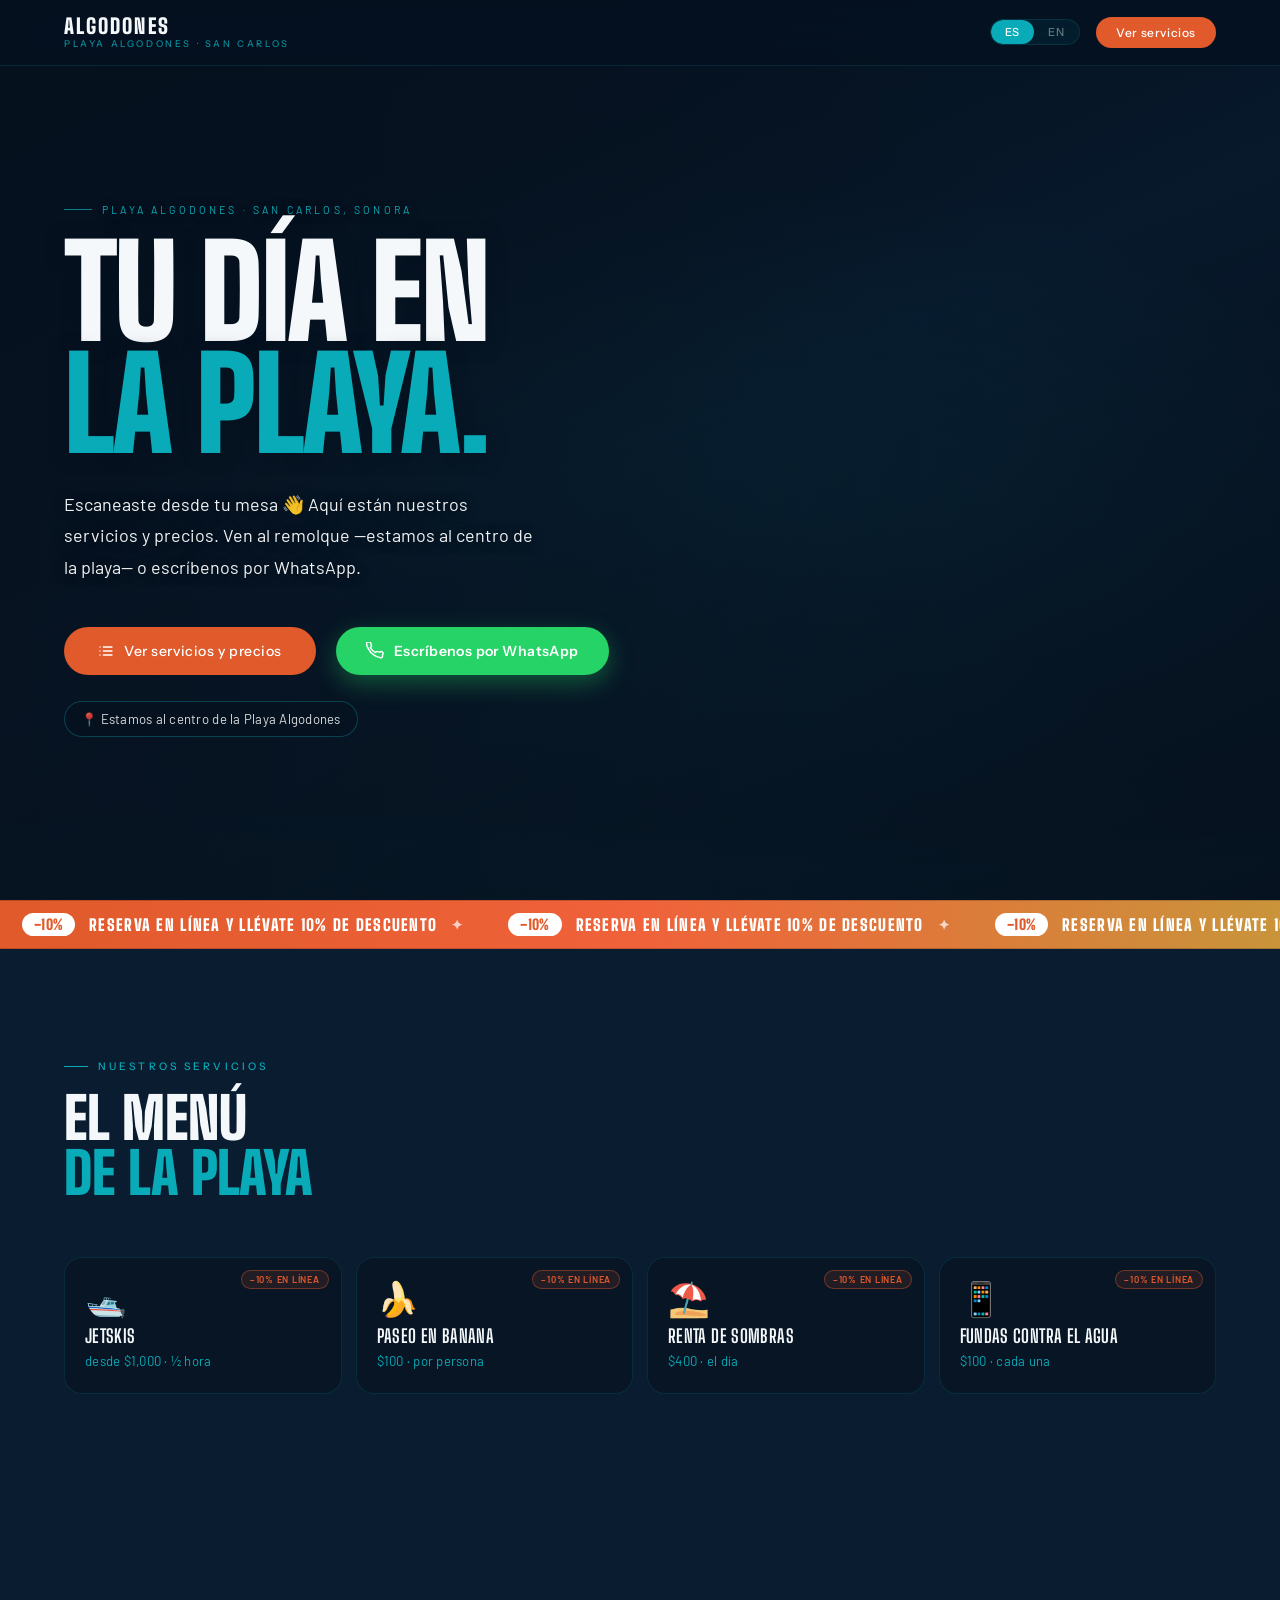
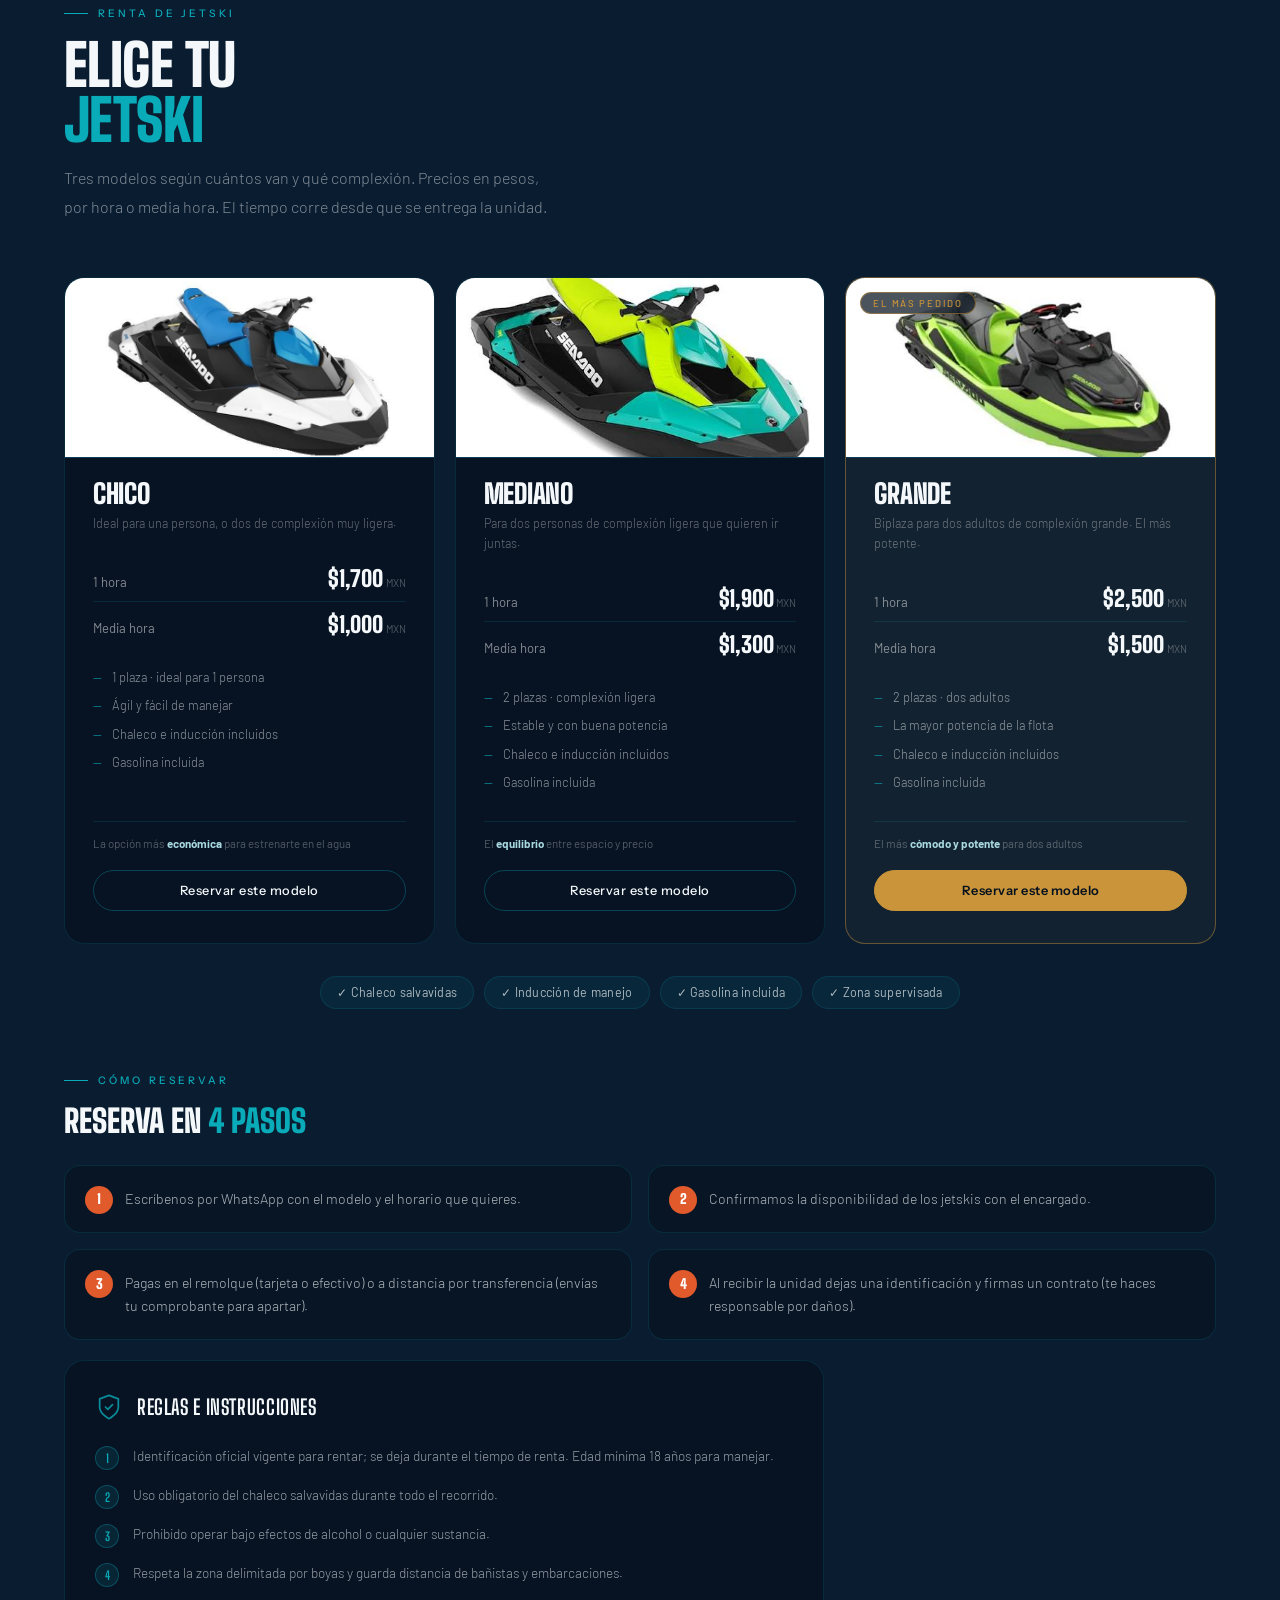
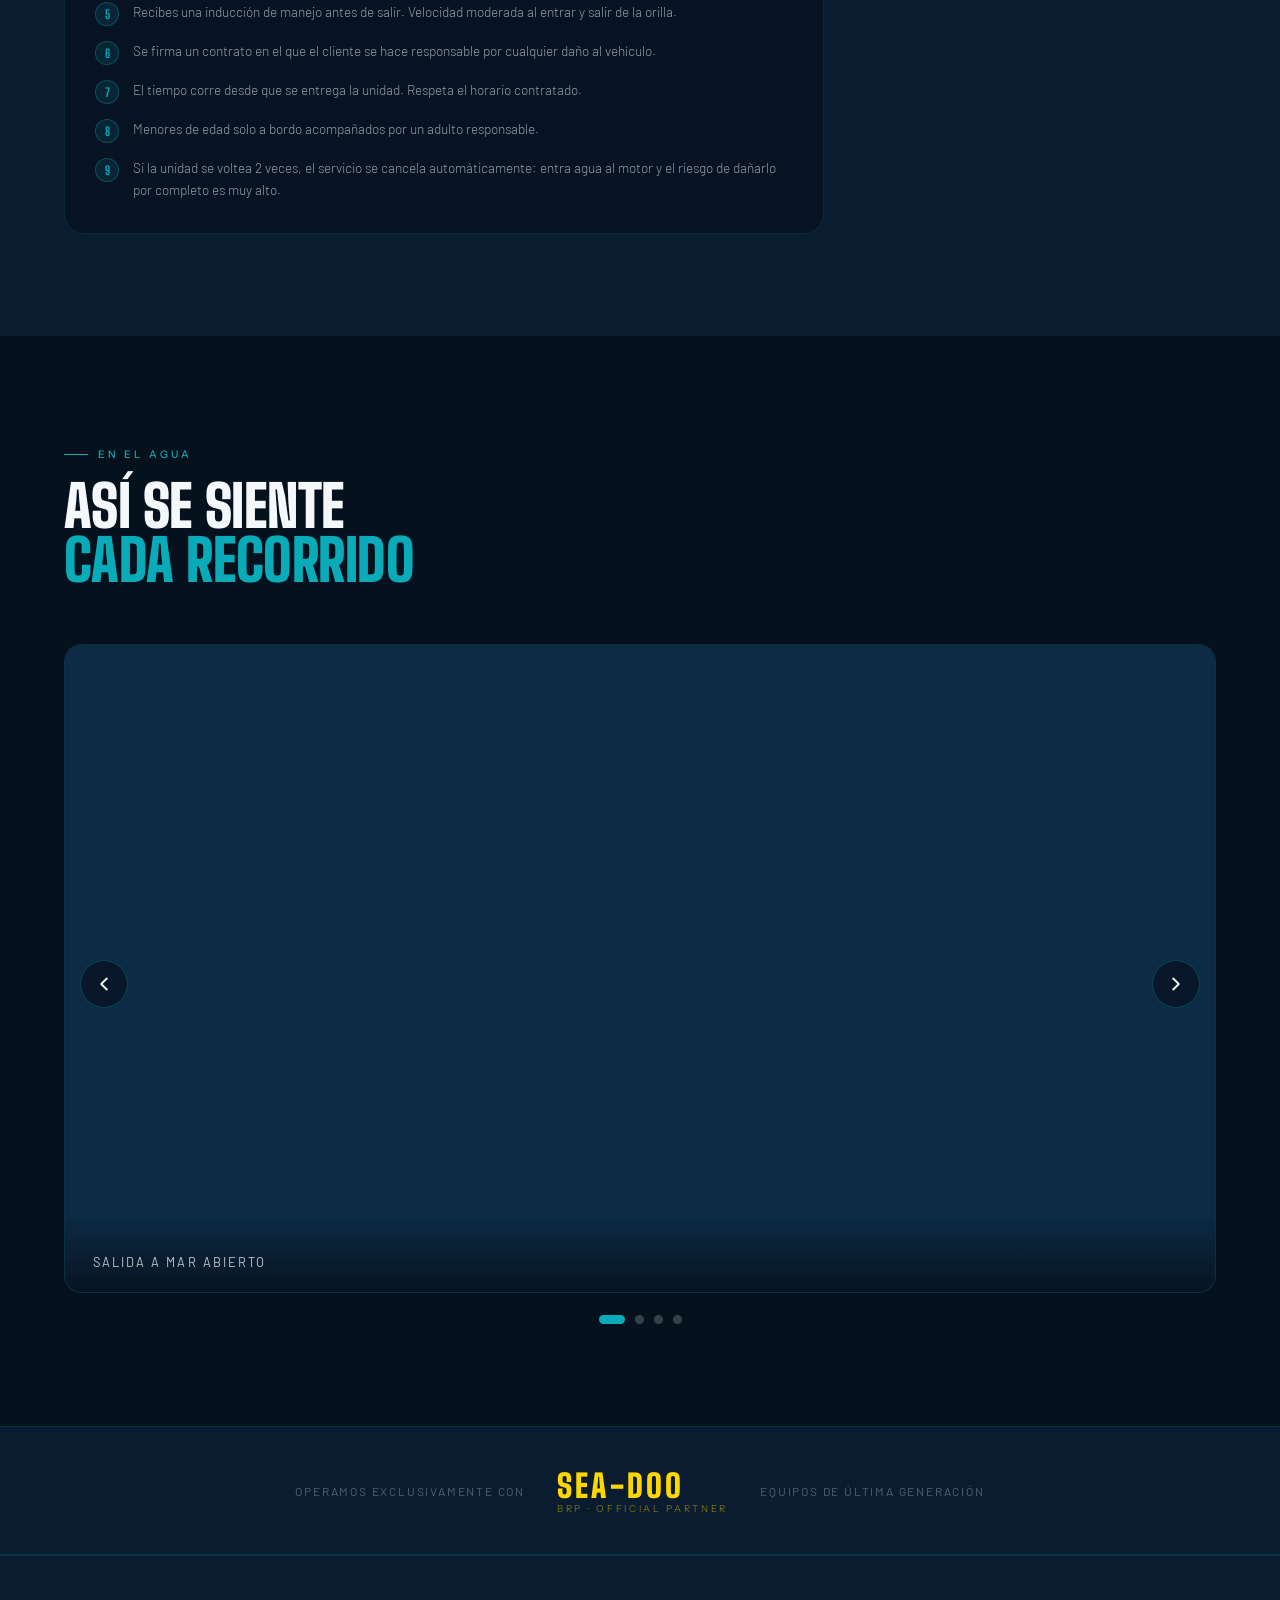
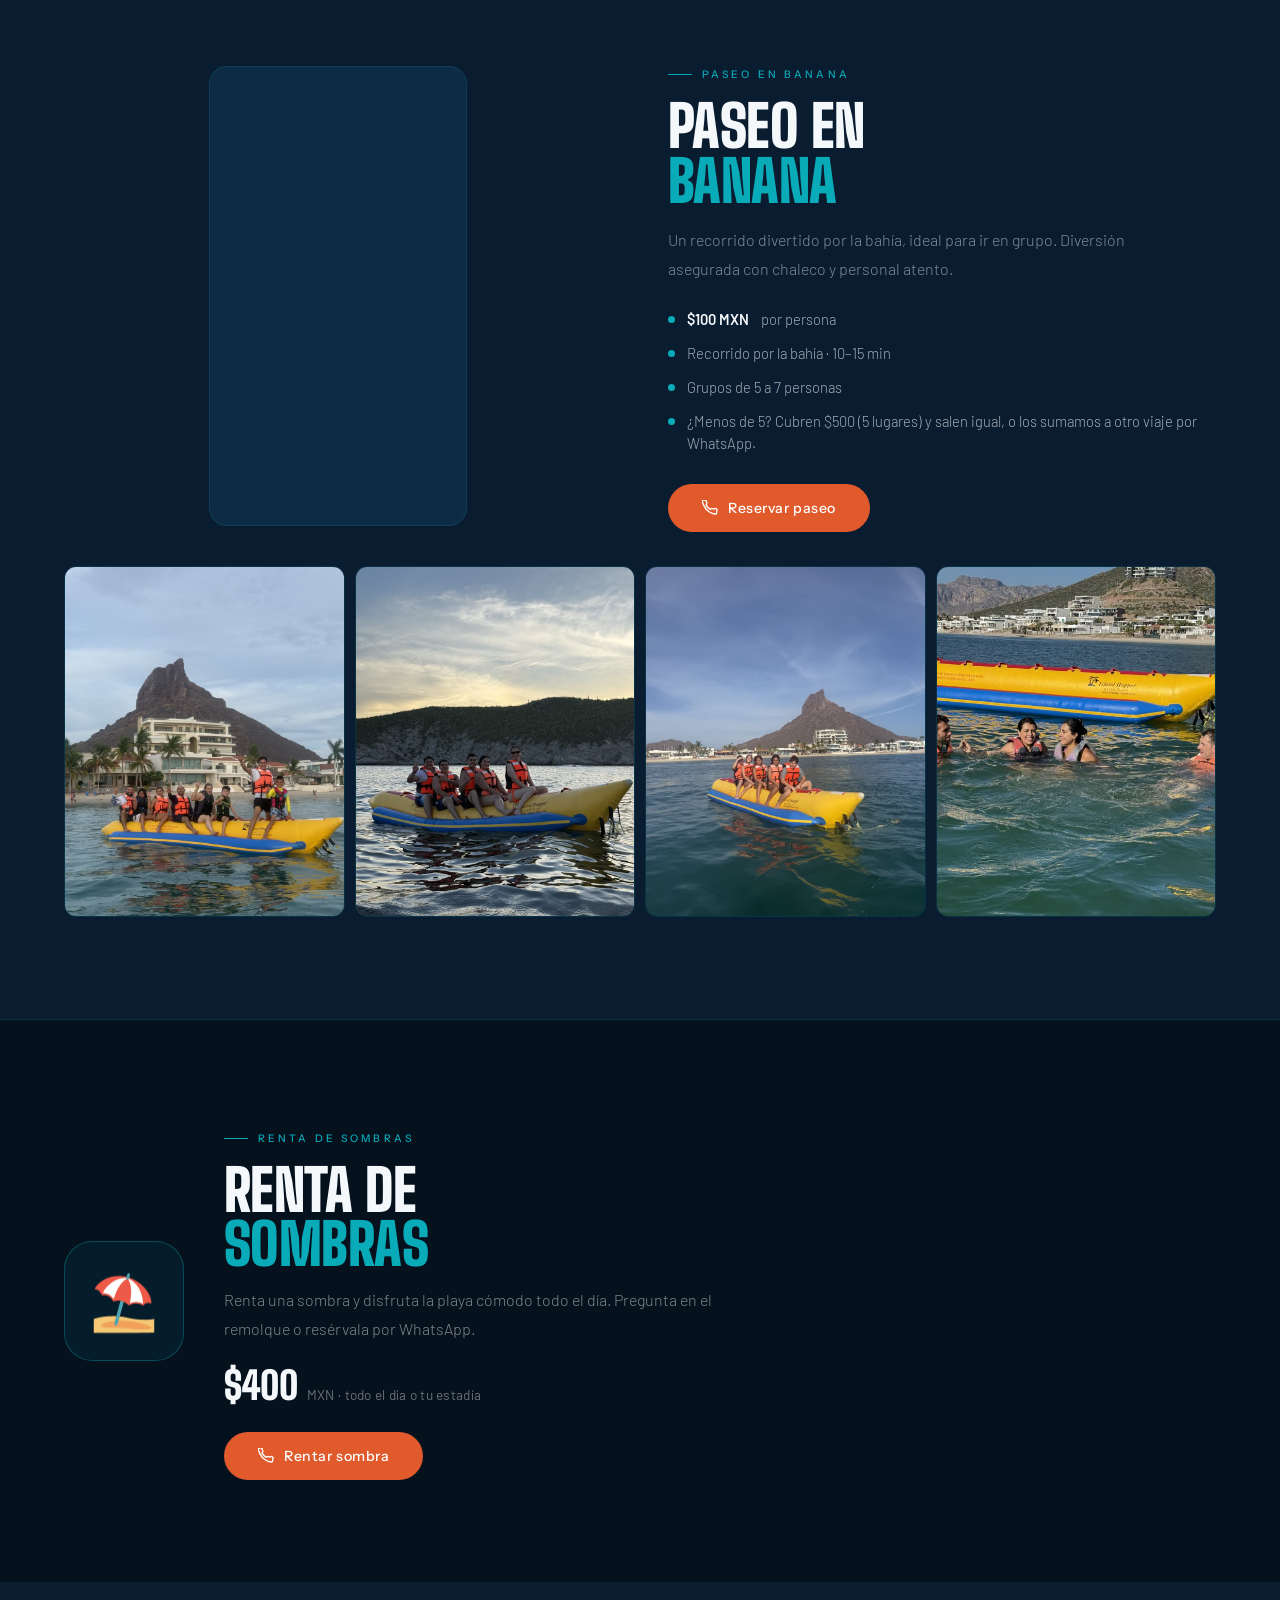
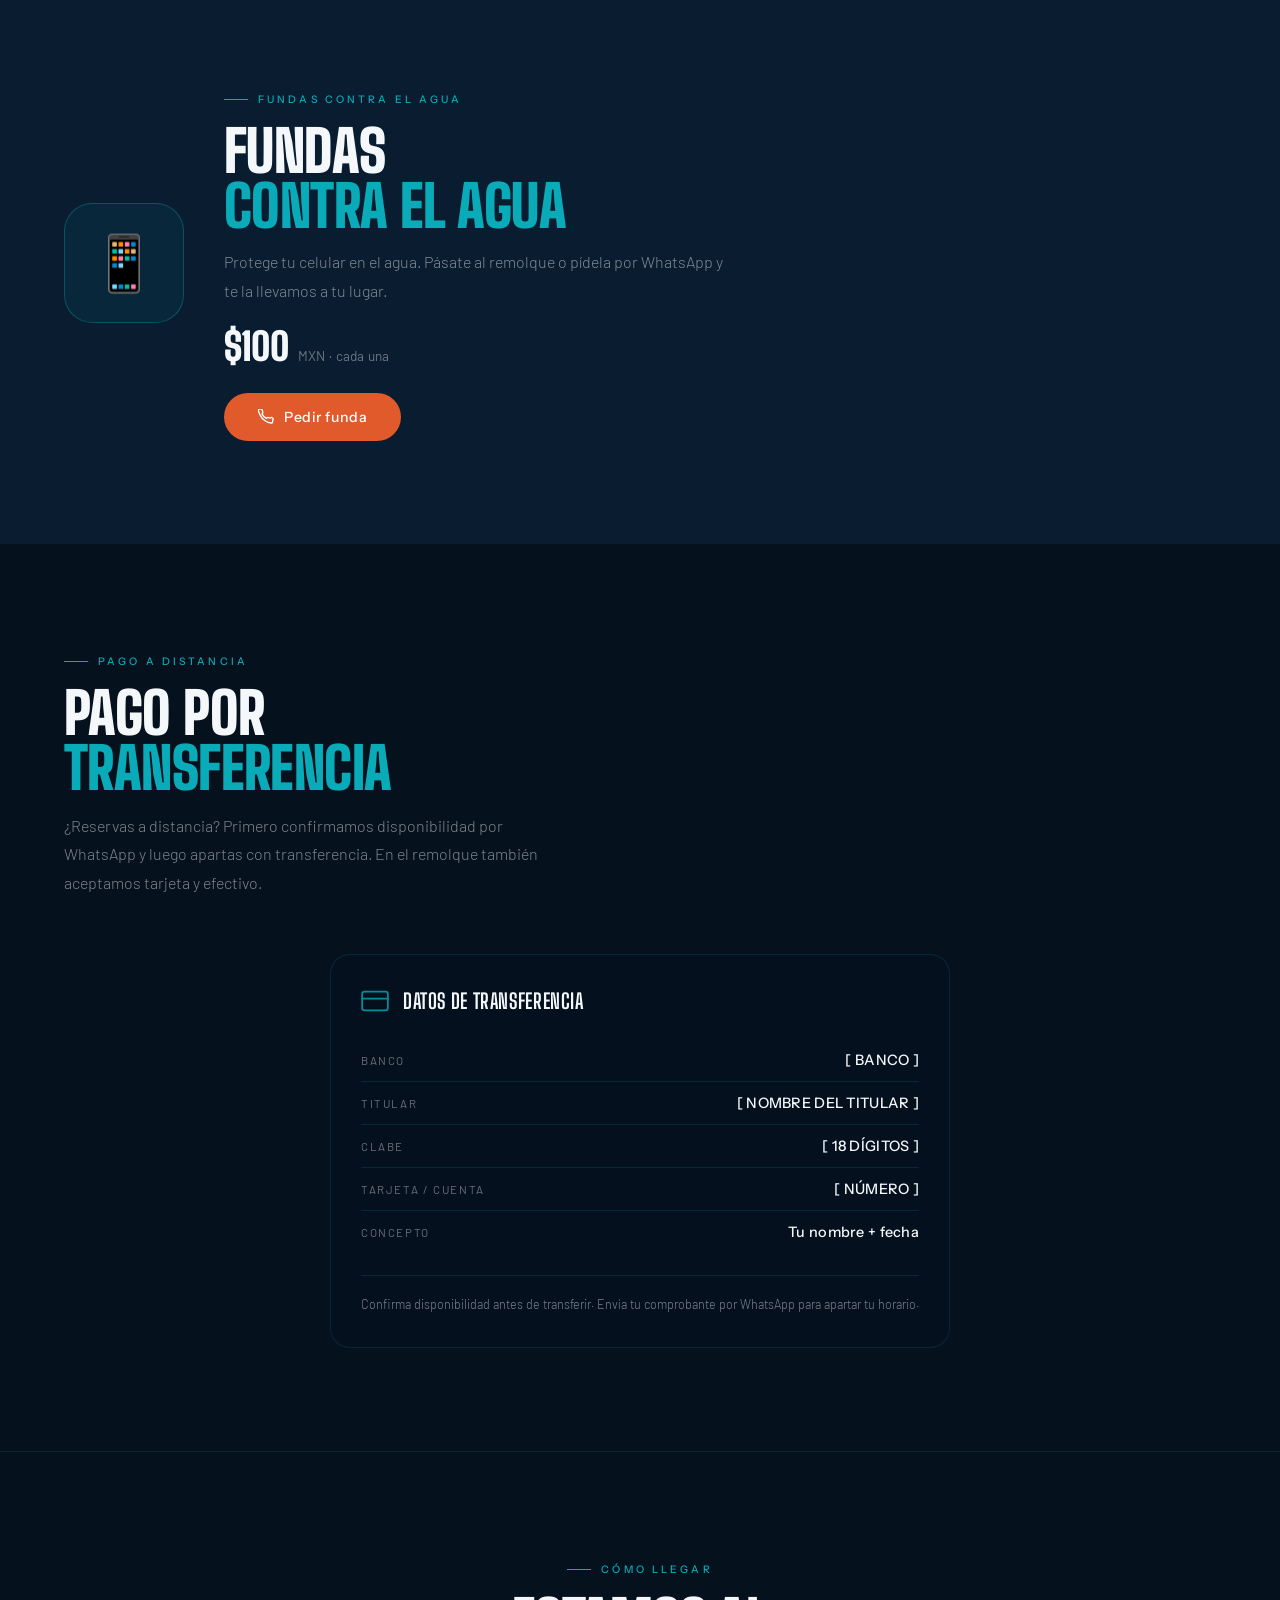
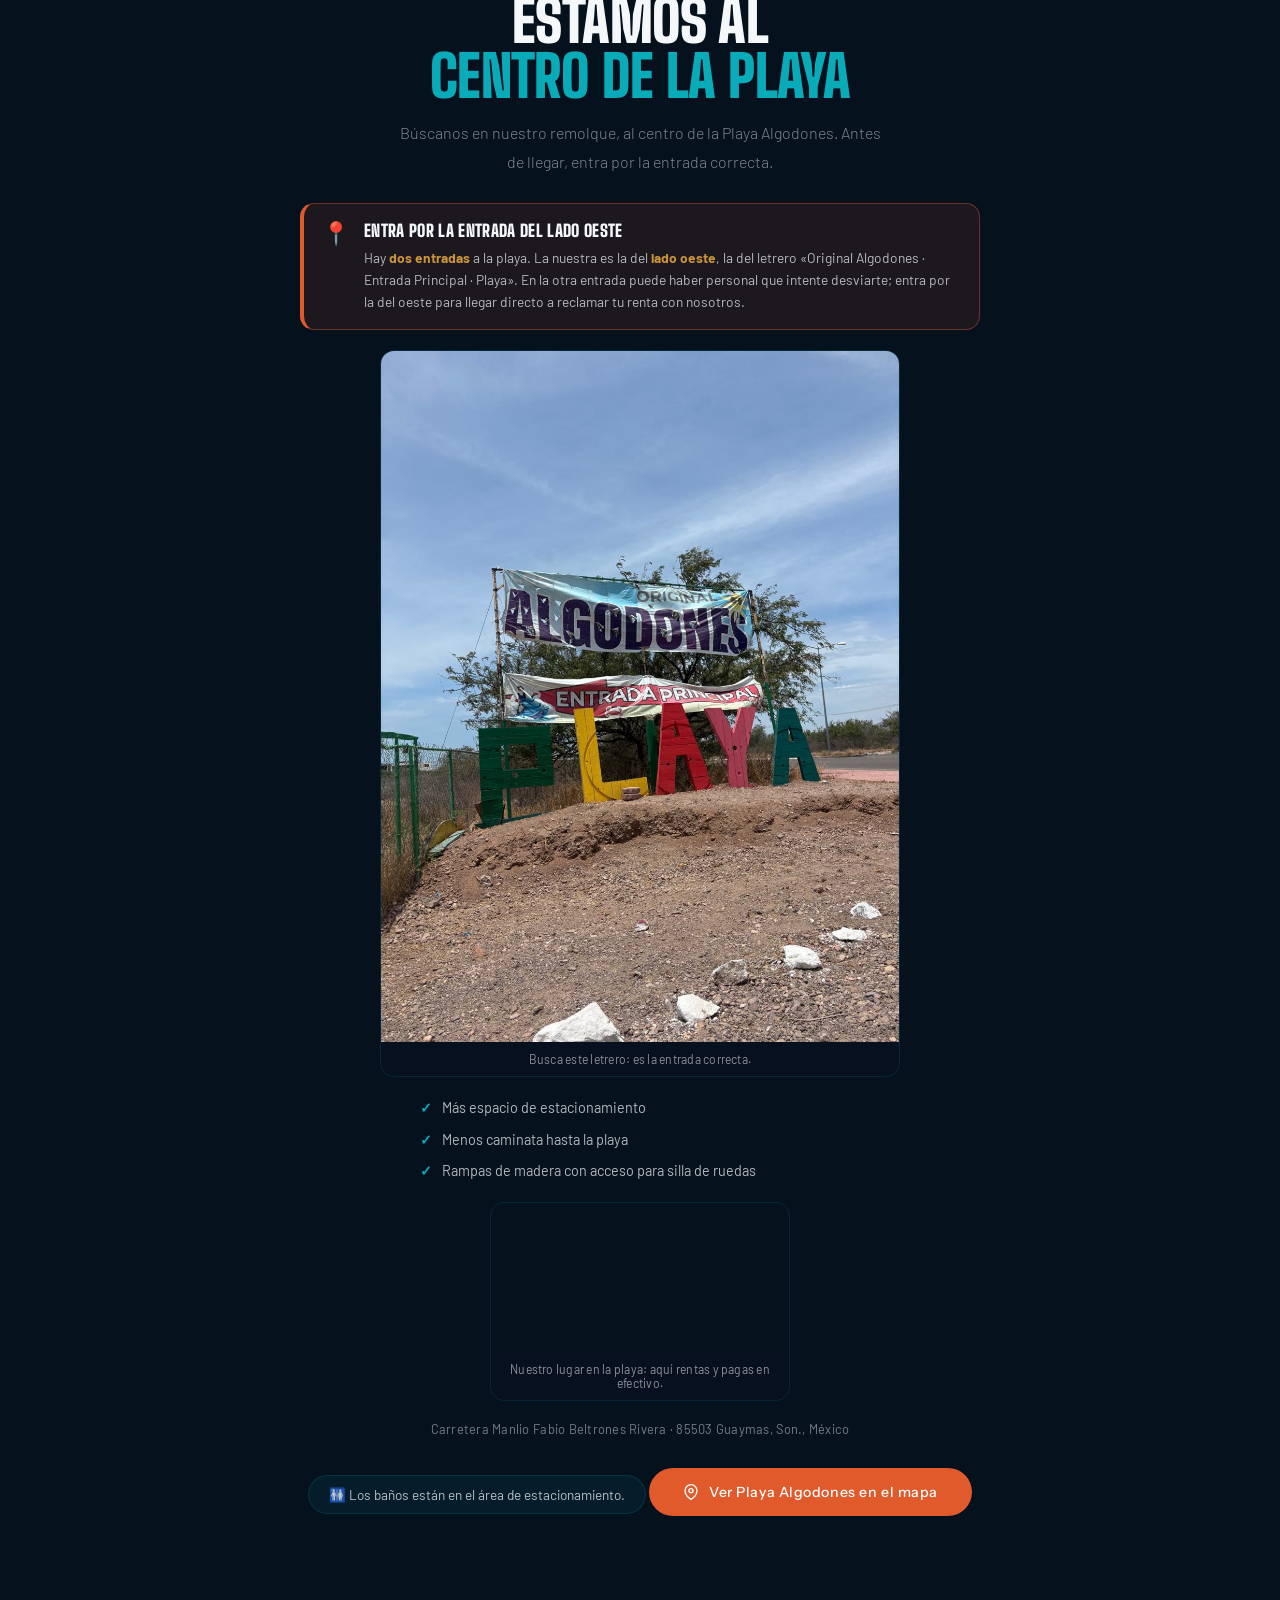
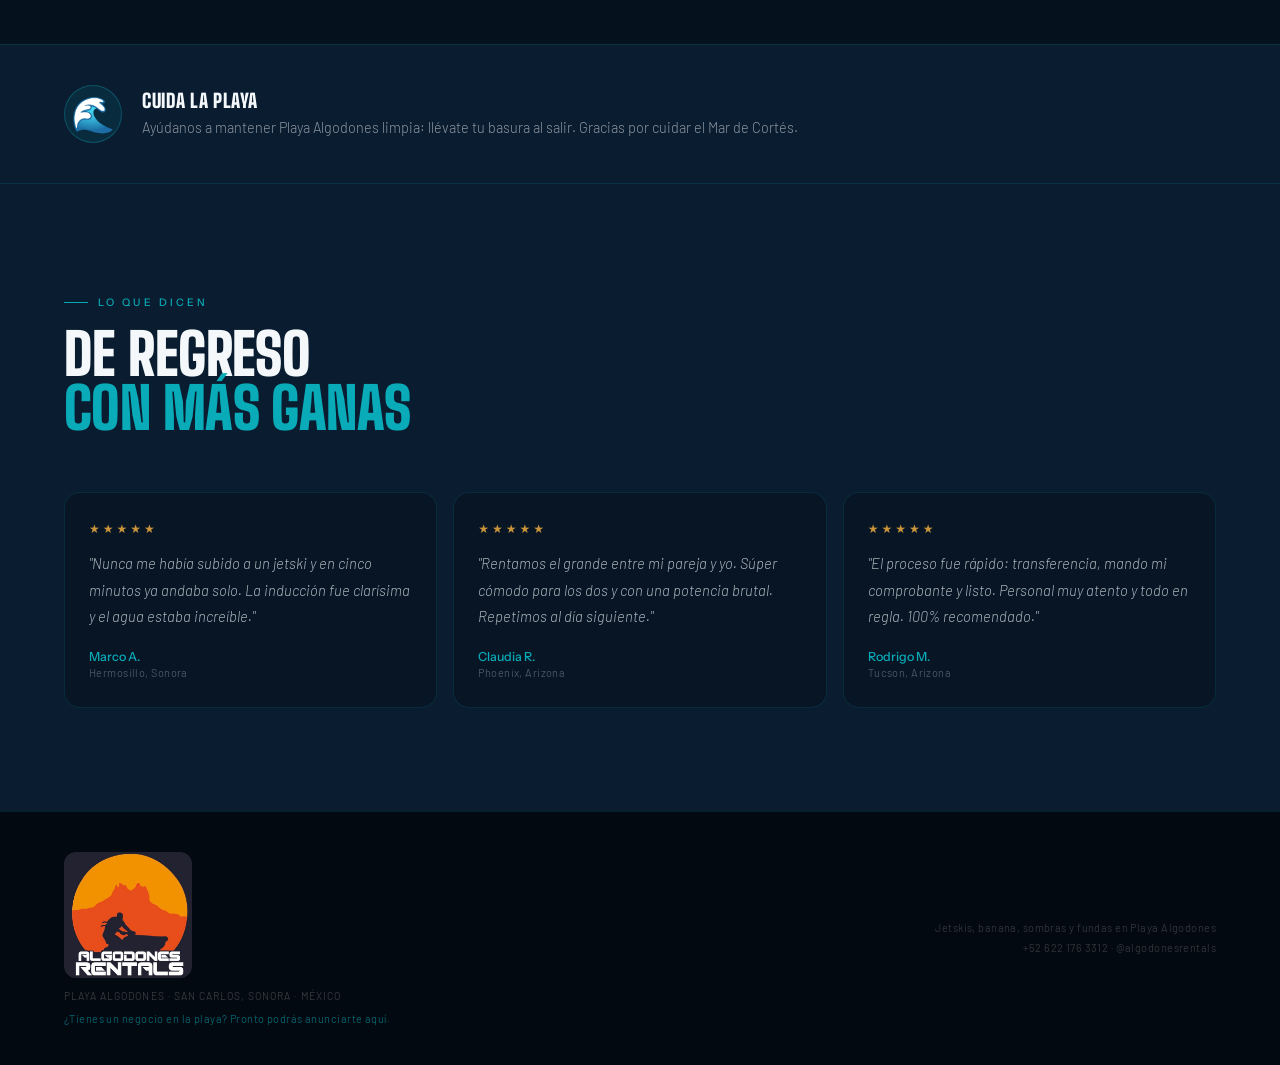
==== index.html @ 1af1c8a9 "Hero: mejorar legibilidad del texto (sol/playa) Subtitulo casi invisible sobre el video. Ahora: text" ====
<!DOCTYPE html>
<html lang="es">
<head>
    <meta charset="UTF-8" />
    <meta name="viewport" content="width=device-width, initial-scale=1.0" />
    <title>Algodones Rentals — Jetskis, banana y sombras · Playa Algodones</title>
    <meta name="description" content="Renta de jetski, paseo en banana, renta de sombras y fundas contra el agua en Playa Algodones, San Carlos, Sonora. Reserva por WhatsApp o ven al remolque al centro de la playa." />
    <link rel="preconnect" href="https://fonts.googleapis.com" />
    <link rel="preconnect" href="https://fonts.gstatic.com" crossorigin />
    <link href="https://fonts.googleapis.com/css2?family=Big+Shoulders+Display:wght@700;900&family=Barlow:ital,wght@0,300;0,400;0,500;1,300&family=Instrument+Sans:wght@300;400;500&display=swap" rel="stylesheet" />
    <link rel="stylesheet" href="css/styles.css?v=10" />
</head>
<body>

<!-- NAV -->
<nav class="nav">
    <div class="nav-logo">
        <span class="nav-logo-main">Algodones</span>
        <span class="nav-logo-sub">Playa Algodones · San Carlos</span>
    </div>
    <div class="nav-right">
        <div class="lang-toggle">
            <button class="lang-btn active" id="btn-es" onclick="setLang('es')">ES</button>
            <button class="lang-btn" id="btn-en" onclick="setLang('en')">EN</button>
        </div>
        <a href="#menu" class="nav-cta" data-i18n="nav.cta">Ver servicios</a>
    </div>
</nav>

<!-- HERO -->
<section class="hero">
    <div class="hero-media">
        <div class="hero-ph" id="heroPh">
            <div class="horizon"></div>
            <div class="hero-ph-waves">
                <svg viewBox="0 0 1200 140" preserveAspectRatio="none" xmlns="http://www.w3.org/2000/svg">
                    <path d="M0,70 C150,20 350,120 600,70 C850,20 1050,120 1200,70 L1200,140 L0,140 Z" fill="rgba(10,171,184,0.18)"/>
                    <path d="M0,90 C200,40 400,140 600,90 C800,40 1000,140 1200,90 L1200,140 L0,140 Z" fill="rgba(10,171,184,0.10)"/>
                </svg>
            </div>
        </div>
        <video class="hero-video" autoplay muted loop playsinline>
            <source src="assets/hero.mp4" type="video/mp4" />
        </video>
        <div class="hero-overlay"></div>
    </div>

    <div class="hero-content">
        <div class="hero-eyebrow" data-i18n="hero.eyebrow">Playa Algodones · San Carlos, Sonora</div>
        <h1 class="hero-title" data-i18n="hero.title">Tu día en<br><em>la playa.</em></h1>
        <p class="hero-sub" data-i18n="hero.sub">Escaneaste desde tu mesa 👋 Aquí están nuestros servicios y precios. Ven al remolque —estamos al centro de la playa— o escríbenos por WhatsApp.</p>
        <div class="hero-actions">
            <a href="#menu" class="btn-primary">
                <svg viewBox="0 0 24 24" fill="none" stroke="currentColor" stroke-width="2" stroke-linecap="round" stroke-linejoin="round"><line x1="8" y1="6" x2="21" y2="6"/><line x1="8" y1="12" x2="21" y2="12"/><line x1="8" y1="18" x2="21" y2="18"/><line x1="3" y1="6" x2="3.01" y2="6"/><line x1="3" y1="12" x2="3.01" y2="12"/><line x1="3" y1="18" x2="3.01" y2="18"/></svg>
                <span data-i18n="hero.cta">Ver servicios y precios</span>
            </a>
            <a href="#" class="btn-whats" onclick="bookGeneral(); return false;">
                <svg viewBox="0 0 24 24" fill="none" stroke="currentColor" stroke-width="2" stroke-linecap="round" stroke-linejoin="round"><path d="M22 16.92V19a2 2 0 01-2.18 2 19.79 19.79 0 01-8.63-3.07A19.5 19.5 0 013.07 8.81 19.79 19.79 0 01.4 1.18 2 2 0 012.38 0h2.08A2 2 0 016.44 1.67a12.88 12.88 0 00.7 2.81 2 2 0 01-.45 2.11L5.91 7.37a16 16 0 006.72 6.72l.78-.78a2 2 0 012.11-.45 12.88 12.88 0 002.81.7A2 2 0 0122 16.92z"/></svg>
                <span data-i18n="hero.secondary">Escríbenos por WhatsApp</span>
            </a>
        </div>
        <div class="hero-locator" data-i18n="hero.locator">📍 Estamos al centro de la Playa Algodones</div>
    </div>
</section>

<!-- DISCOUNT BANNER (marquee) -->
<a href="#jetskis" class="discount-banner" onclick="openModal(); return false;" aria-label="Reserva en línea y llévate 10% de descuento">
    <div class="marquee">
        <div class="marquee-track">
            <span class="promo-item"><span class="db-badge">−10%</span><span data-i18n="promo.banner">Reserva en línea y llévate 10% de descuento</span><span class="promo-sep">✦</span></span>
            <span class="promo-item"><span class="db-badge">−10%</span><span data-i18n="promo.banner">Reserva en línea y llévate 10% de descuento</span><span class="promo-sep">✦</span></span>
            <span class="promo-item"><span class="db-badge">−10%</span><span data-i18n="promo.banner">Reserva en línea y llévate 10% de descuento</span><span class="promo-sep">✦</span></span>
            <span class="promo-item"><span class="db-badge">−10%</span><span data-i18n="promo.banner">Reserva en línea y llévate 10% de descuento</span><span class="promo-sep">✦</span></span>
            <span class="promo-item"><span class="db-badge">−10%</span><span data-i18n="promo.banner">Reserva en línea y llévate 10% de descuento</span><span class="promo-sep">✦</span></span>
            <span class="promo-item"><span class="db-badge">−10%</span><span data-i18n="promo.banner">Reserva en línea y llévate 10% de descuento</span><span class="promo-sep">✦</span></span>
            <span class="promo-item"><span class="db-badge">−10%</span><span data-i18n="promo.banner">Reserva en línea y llévate 10% de descuento</span><span class="promo-sep">✦</span></span>
            <span class="promo-item"><span class="db-badge">−10%</span><span data-i18n="promo.banner">Reserva en línea y llévate 10% de descuento</span><span class="promo-sep">✦</span></span>
        </div>
    </div>
</a>

<!-- SERVICE MENU -->
<section class="section menu-section" id="menu">
    <div class="section-inner">
        <div class="section-header reveal">
            <div class="eyebrow" data-i18n="menu.eyebrow">Nuestros servicios</div>
            <h2 class="h2" data-i18n="menu.title">El menú<br><em>de la playa</em></h2>
        </div>
        <div class="service-menu reveal">
            <a href="#jetskis" class="service-card">
                <span class="discount-tag" data-i18n="promo.tag">−10% en línea</span>
                <div class="service-emoji">🛥️</div>
                <div class="service-name" data-i18n="menu.jetski.name">Jetskis</div>
                <div class="service-price" data-i18n="menu.jetski.price">desde $1,000 · ½ hora</div>
            </a>
            <a href="#banana" class="service-card">
                <span class="discount-tag" data-i18n="promo.tag">−10% en línea</span>
                <div class="service-emoji">🍌</div>
                <div class="service-name" data-i18n="menu.banana.name">Paseo en banana</div>
                <div class="service-price" data-i18n="menu.banana.price">$100 · por persona</div>
            </a>
            <a href="#sombras" class="service-card">
                <span class="discount-tag" data-i18n="promo.tag">−10% en línea</span>
                <div class="service-emoji">⛱️</div>
                <div class="service-name" data-i18n="menu.sombra.name">Renta de sombras</div>
                <div class="service-price" data-i18n="menu.sombra.price">$400 · el día</div>
            </a>
            <a href="#fundas" class="service-card">
                <span class="discount-tag" data-i18n="promo.tag">−10% en línea</span>
                <div class="service-emoji">📱</div>
                <div class="service-name" data-i18n="menu.funda.name">Fundas contra el agua</div>
                <div class="service-price" data-i18n="menu.funda.price">$100 · cada una</div>
            </a>
        </div>
    </div>
</section>

<!-- JETSKIS -->
<section class="section packages-section" id="jetskis">
    <div class="section-inner">
        <div class="section-header reveal">
            <div class="eyebrow" data-i18n="pkg.eyebrow">Renta de jetski</div>
            <h2 class="h2" data-i18n="pkg.title">Elige tu<br><em>jetski</em></h2>
            <p class="body-text" data-i18n="pkg.body">Tres modelos según cuántos van y qué complexión. Precios en pesos, por hora o media hora. El tiempo corre desde que se entrega la unidad.</p>
        </div>
        <div class="packages-grid reveal">

            <!-- Chico -->
            <div class="pkg-card">
                <div class="pkg-photo"><img src="assets/modelo-chico.jpg" alt="Jetski Chico"></div>
                <div class="pkg-name" data-i18n="pkg.0.name">Chico</div>
                <div class="pkg-for" data-i18n="pkg.0.for">Ideal para una persona, o dos de complexión muy ligera.</div>
                <div class="pkg-prices">
                    <div class="pkg-price-row"><span data-i18n="pkg.0.row0.lbl">1 hora</span><span><strong>$1,700</strong> <span class="pkg-price-sub">MXN</span></span></div>
                    <div class="pkg-price-row"><span data-i18n="pkg.0.row1.lbl">Media hora</span><span><strong>$1,000</strong> <span class="pkg-price-sub">MXN</span></span></div>
                </div>
                <ul class="pkg-includes">
                    <li data-i18n="pkg.0.inc.0">1 plaza · ideal para 1 persona</li>
                    <li data-i18n="pkg.0.inc.1">Ágil y fácil de manejar</li>
                    <li data-i18n="pkg.0.inc.2">Chaleco e inducción incluidos</li>
                    <li data-i18n="pkg.0.inc.3">Gasolina incluida</li>
                </ul>
                <div class="pkg-extra" data-i18n="pkg.0.extra">La opción más <strong>económica</strong> para estrenarte en el agua</div>
                <a href="#" class="pkg-cta" onclick="openModal('chico'); return false;" data-i18n="pkg.0.cta">Reservar este modelo</a>
            </div>

            <!-- Mediano -->
            <div class="pkg-card">
                <div class="pkg-photo"><img src="assets/modelo-mediano.jpg" alt="Jetski Mediano"></div>
                <div class="pkg-name" data-i18n="pkg.1.name">Mediano</div>
                <div class="pkg-for" data-i18n="pkg.1.for">Para dos personas de complexión ligera que quieren ir juntas.</div>
                <div class="pkg-prices">
                    <div class="pkg-price-row"><span data-i18n="pkg.1.row0.lbl">1 hora</span><span><strong>$1,900</strong> <span class="pkg-price-sub">MXN</span></span></div>
                    <div class="pkg-price-row"><span data-i18n="pkg.1.row1.lbl">Media hora</span><span><strong>$1,300</strong> <span class="pkg-price-sub">MXN</span></span></div>
                </div>
                <ul class="pkg-includes">
                    <li data-i18n="pkg.1.inc.0">2 plazas · complexión ligera</li>
                    <li data-i18n="pkg.1.inc.1">Estable y con buena potencia</li>
                    <li data-i18n="pkg.1.inc.2">Chaleco e inducción incluidos</li>
                    <li data-i18n="pkg.1.inc.3">Gasolina incluida</li>
                </ul>
                <div class="pkg-extra" data-i18n="pkg.1.extra">El <strong>equilibrio</strong> entre espacio y precio</div>
                <a href="#" class="pkg-cta" onclick="openModal('mediano'); return false;" data-i18n="pkg.1.cta">Reservar este modelo</a>
            </div>

            <!-- Grande -->
            <div class="pkg-card featured">
                <div class="pkg-photo"><span class="pkg-badge" data-i18n="pkg.2.badge">El más pedido</span><img src="assets/modelo-grande.jpg" alt="Jetski Grande"></div>
                <div class="pkg-name" data-i18n="pkg.2.name">Grande</div>
                <div class="pkg-for" data-i18n="pkg.2.for">Biplaza para dos adultos de complexión grande. El más potente.</div>
                <div class="pkg-prices">
                    <div class="pkg-price-row"><span data-i18n="pkg.2.row0.lbl">1 hora</span><span><strong>$2,500</strong> <span class="pkg-price-sub">MXN</span></span></div>
                    <div class="pkg-price-row"><span data-i18n="pkg.2.row1.lbl">Media hora</span><span><strong>$1,500</strong> <span class="pkg-price-sub">MXN</span></span></div>
                </div>
                <ul class="pkg-includes">
                    <li data-i18n="pkg.2.inc.0">2 plazas · dos adultos</li>
                    <li data-i18n="pkg.2.inc.1">La mayor potencia de la flota</li>
                    <li data-i18n="pkg.2.inc.2">Chaleco e inducción incluidos</li>
                    <li data-i18n="pkg.2.inc.3">Gasolina incluida</li>
                </ul>
                <div class="pkg-extra" data-i18n="pkg.2.extra">El más <strong>cómodo y potente</strong> para dos adultos</div>
                <a href="#" class="pkg-cta" onclick="openModal('grande'); return false;" data-i18n="pkg.2.cta">Reservar este modelo</a>
            </div>

        </div>

        <!-- includes strip -->
        <div class="jet-chips reveal">
            <span class="jet-chip" data-i18n="jet.chip.0">✓ Chaleco salvavidas</span>
            <span class="jet-chip" data-i18n="jet.chip.1">✓ Inducción de manejo</span>
            <span class="jet-chip" data-i18n="jet.chip.2">✓ Gasolina incluida</span>
            <span class="jet-chip" data-i18n="jet.chip.3">✓ Zona supervisada</span>
        </div>

        <!-- reservation steps -->
        <div class="steps-block reveal">
            <div class="steps-head">
                <div class="eyebrow" data-i18n="steps.eyebrow">Cómo reservar</div>
                <h3 class="steps-title" data-i18n="steps.title">Reserva en <em>4 pasos</em></h3>
            </div>
            <ol class="step-list">
                <li data-i18n="steps.0">Escríbenos por WhatsApp con el modelo y el horario que quieres.</li>
                <li data-i18n="steps.1">Confirmamos la disponibilidad de los jetskis con el encargado.</li>
                <li data-i18n="steps.2">Pagas en el remolque (tarjeta o efectivo) o a distancia por transferencia (envías tu comprobante para apartar).</li>
                <li data-i18n="steps.3">Al recibir la unidad dejas una identificación y firmas un contrato (te haces responsable por daños).</li>
            </ol>
        </div>

        <!-- rules -->
        <div class="rules-block reveal">
            <div class="pay-card">
                <div class="pay-card-head">
                    <div class="inc-icon-svg"><svg viewBox="0 0 24 24"><path d="M12 22s8-4 8-10V5l-8-3-8 3v7c0 6 8 10 8 10z"/><polyline points="9 12 11 14 15 10"/></svg></div>
                    <div class="pay-card-title" data-i18n="rules.title">Reglas e instrucciones</div>
                </div>
                <ul class="rule-list">
                    <li data-i18n="rules.0">Identificación oficial vigente para rentar; se deja durante el tiempo de renta. Edad mínima 18 años para manejar.</li>
                    <li data-i18n="rules.1">Uso obligatorio del chaleco salvavidas durante todo el recorrido.</li>
                    <li data-i18n="rules.2">Prohibido operar bajo efectos de alcohol o cualquier sustancia.</li>
                    <li data-i18n="rules.3">Respeta la zona delimitada por boyas y guarda distancia de bañistas y embarcaciones.</li>
                    <li data-i18n="rules.4">Recibes una inducción de manejo antes de salir. Velocidad moderada al entrar y salir de la orilla.</li>
                    <li data-i18n="rules.5">Se firma un contrato en el que el cliente se hace responsable por cualquier daño al vehículo.</li>
                    <li data-i18n="rules.6">El tiempo corre desde que se entrega la unidad. Respeta el horario contratado.</li>
                    <li data-i18n="rules.7">Menores de edad solo a bordo acompañados por un adulto responsable.</li>
                    <li data-i18n="rules.8">Si la unidad se voltea 2 veces, el servicio se cancela automáticamente: entra agua al motor y el riesgo de dañarlo por completo es muy alto.</li>
                </ul>
            </div>
        </div>
    </div>
</section>

<!-- EXPERIENCE CAROUSEL -->
<section class="section carousel-section" id="experiencia">
    <div class="section-inner">
        <div class="section-header reveal">
            <div class="eyebrow" data-i18n="gallery.eyebrow">En el agua</div>
            <h2 class="h2" data-i18n="gallery.title">Así se siente<br><em>cada recorrido</em></h2>
        </div>
        <div class="carousel reveal">
            <div class="carousel-viewport">
                <div class="carousel-track" id="carTrack">
                    <div class="carousel-slide">
                        <video autoplay muted loop playsinline><source src="assets/experiencia-1.mp4" type="video/mp4"></video>
                        <div class="carousel-caption" data-i18n="gallery.cap.0">Salida a mar abierto</div>
                    </div>
                    <div class="carousel-slide">
                        <video muted loop playsinline><source src="assets/experiencia-2.mp4" type="video/mp4"></video>
                        <div class="carousel-caption" data-i18n="gallery.cap.1">Pura velocidad</div>
                    </div>
                    <div class="carousel-slide">
                        <video muted loop playsinline><source src="assets/experiencia-3.mp4" type="video/mp4"></video>
                        <div class="carousel-caption" data-i18n="gallery.cap.2">Adrenalina en el agua</div>
                    </div>
                    <div class="carousel-slide">
                        <video muted loop playsinline><source src="assets/experiencia-4.mp4" type="video/mp4"></video>
                        <div class="carousel-caption" data-i18n="gallery.cap.3">Mar de Cortés</div>
                    </div>
                </div>
            </div>
            <button class="carousel-btn prev" onclick="carMove(-1)" aria-label="Anterior">
                <svg viewBox="0 0 24 24" fill="none" stroke="currentColor" stroke-width="2" stroke-linecap="round" stroke-linejoin="round"><polyline points="15 18 9 12 15 6"/></svg>
            </button>
            <button class="carousel-btn next" onclick="carMove(1)" aria-label="Siguiente">
                <svg viewBox="0 0 24 24" fill="none" stroke="currentColor" stroke-width="2" stroke-linecap="round" stroke-linejoin="round"><polyline points="9 18 15 12 9 6"/></svg>
            </button>
            <div class="carousel-dots" id="carDots"></div>
        </div>
    </div>
</section>

<!-- SEA-DOO STRIP -->
<div class="seadoo-section">
    <span class="seadoo-section-text" data-i18n="seadoo.pre">Operamos exclusivamente con</span>
    <div>
        <div class="seadoo-wordmark">SEA-DOO</div>
        <div class="seadoo-sub">BRP · Official Partner</div>
    </div>
    <span class="seadoo-section-text" data-i18n="seadoo.post">equipos de última generación</span>
</div>

<!-- BANANA RIDE -->
<section class="banana-section" id="banana">
    <div class="section-inner banana-grid reveal">
        <div class="banana-media">
            <video autoplay muted loop playsinline><source src="assets/banana.mp4?v=9" type="video/mp4"></video>
        </div>
        <div class="banana-info">
            <div class="eyebrow" data-i18n="banana.eyebrow">Paseo en banana</div>
            <h2 class="h2" data-i18n="banana.title">Paseo en<br><em>banana</em></h2>
            <p class="body-text" data-i18n="banana.body">Un recorrido divertido por la bahía, ideal para ir en grupo. Diversión asegurada con chaleco y personal atento.</p>
            <ul class="banana-facts">
                <li data-i18n="banana.f0"><strong>$100 MXN</strong> por persona</li>
                <li data-i18n="banana.f1">Recorrido por la bahía · 10–15 min</li>
                <li data-i18n="banana.f2">Grupos de 5 a 7 personas</li>
                <li data-i18n="banana.f3">¿Menos de 5? Cubren $500 (5 lugares) y salen igual, o los sumamos a otro viaje por WhatsApp.</li>
            </ul>
            <a href="#" class="btn-primary" onclick="bookBanana(); return false;">
                <svg viewBox="0 0 24 24" fill="none" stroke="currentColor" stroke-width="2" stroke-linecap="round" stroke-linejoin="round"><path d="M22 16.92V19a2 2 0 01-2.18 2 19.79 19.79 0 01-8.63-3.07A19.5 19.5 0 013.07 8.81 19.79 19.79 0 01.4 1.18 2 2 0 012.38 0h2.08A2 2 0 016.44 1.67a12.88 12.88 0 00.7 2.81 2 2 0 01-.45 2.11L5.91 7.37a16 16 0 006.72 6.72l.78-.78a2 2 0 012.11-.45 12.88 12.88 0 002.81.7A2 2 0 0122 16.92z"/></svg>
                <span data-i18n="banana.cta">Reservar paseo</span>
            </a>
        </div>
    </div>
    <div class="section-inner banana-gallery reveal">
        <img src="assets/banana-1.jpg?v=9" alt="Paseo en banana en la bahía" loading="lazy">
        <img src="assets/banana-2.jpg?v=9" alt="Paseo en banana al atardecer" loading="lazy">
        <img src="assets/banana-3.jpg?v=9" alt="Paseo en banana en familia" loading="lazy">
        <img src="assets/banana-4.jpg?v=9" alt="Paseo en banana en el Mar de Cortés" loading="lazy">
    </div>
</section>

<!-- SOMBRAS -->
<section class="section offer-section" id="sombras">
    <div class="section-inner offer reveal">
        <div class="offer-icon">⛱️</div>
        <div class="offer-body">
            <div class="eyebrow" data-i18n="sombra.eyebrow">Renta de sombras</div>
            <h2 class="h2" data-i18n="sombra.title">Renta de<br><em>sombras</em></h2>
            <p class="body-text" data-i18n="sombra.body">Renta una sombra y disfruta la playa cómodo todo el día. Pregunta en el remolque o resérvala por WhatsApp.</p>
            <div class="offer-price"><strong data-i18n="sombra.price">$400</strong> <span data-i18n="sombra.per">MXN · todo el día o tu estadía</span></div>
            <a href="#" class="btn-primary" onclick="bookSombra(); return false;">
                <svg viewBox="0 0 24 24" fill="none" stroke="currentColor" stroke-width="2" stroke-linecap="round" stroke-linejoin="round"><path d="M22 16.92V19a2 2 0 01-2.18 2 19.79 19.79 0 01-8.63-3.07A19.5 19.5 0 013.07 8.81 19.79 19.79 0 01.4 1.18 2 2 0 012.38 0h2.08A2 2 0 016.44 1.67a12.88 12.88 0 00.7 2.81 2 2 0 01-.45 2.11L5.91 7.37a16 16 0 006.72 6.72l.78-.78a2 2 0 012.11-.45 12.88 12.88 0 002.81.7A2 2 0 0122 16.92z"/></svg>
                <span data-i18n="sombra.cta">Rentar sombra</span>
            </a>
        </div>
    </div>
</section>

<!-- FUNDAS -->
<section class="section offer-section offer-alt" id="fundas">
    <div class="section-inner offer reveal">
        <div class="offer-icon">📱</div>
        <div class="offer-body">
            <div class="eyebrow" data-i18n="funda.eyebrow">Fundas contra el agua</div>
            <h2 class="h2" data-i18n="funda.title">Fundas<br><em>contra el agua</em></h2>
            <p class="body-text" data-i18n="funda.body">Protege tu celular en el agua. Pásate al remolque o pídela por WhatsApp y te la llevamos a tu lugar.</p>
            <div class="offer-price"><strong data-i18n="funda.price">$100</strong> <span data-i18n="funda.per">MXN · cada una</span></div>
            <a href="#" class="btn-primary" onclick="bookFunda(); return false;">
                <svg viewBox="0 0 24 24" fill="none" stroke="currentColor" stroke-width="2" stroke-linecap="round" stroke-linejoin="round"><path d="M22 16.92V19a2 2 0 01-2.18 2 19.79 19.79 0 01-8.63-3.07A19.5 19.5 0 013.07 8.81 19.79 19.79 0 01.4 1.18 2 2 0 012.38 0h2.08A2 2 0 016.44 1.67a12.88 12.88 0 00.7 2.81 2 2 0 01-.45 2.11L5.91 7.37a16 16 0 006.72 6.72l.78-.78a2 2 0 012.11-.45 12.88 12.88 0 002.81.7A2 2 0 0122 16.92z"/></svg>
                <span data-i18n="funda.cta">Pedir funda</span>
            </a>
        </div>
    </div>
</section>

<!-- PAYMENT (transfer) -->
<section class="section pay-section" id="pago">
    <div class="section-inner">
        <div class="section-header reveal">
            <div class="eyebrow" data-i18n="pay.eyebrow">Pago a distancia</div>
            <h2 class="h2" data-i18n="pay.title">Pago por<br><em>transferencia</em></h2>
            <p class="body-text" data-i18n="pay.body">¿Reservas a distancia? Primero confirmamos disponibilidad por WhatsApp y luego apartas con transferencia. En el remolque también aceptamos tarjeta y efectivo.</p>
        </div>
        <div class="pay-single reveal">
            <div class="pay-card">
                <div class="pay-card-head">
                    <div class="inc-icon-svg"><svg viewBox="0 0 24 24"><rect x="1" y="4" width="22" height="16" rx="2"/><line x1="1" y1="10" x2="23" y2="10"/></svg></div>
                    <div class="pay-card-title" data-i18n="pay.card.title">Datos de transferencia</div>
                </div>
                <div class="pay-rows">
                    <div class="pay-row"><span class="pay-lbl" data-i18n="pay.lbl.banco">Banco</span><span class="pay-val">[ BANCO ]</span></div>
                    <div class="pay-row"><span class="pay-lbl" data-i18n="pay.lbl.titular">Titular</span><span class="pay-val">[ NOMBRE DEL TITULAR ]</span></div>
                    <div class="pay-row"><span class="pay-lbl" data-i18n="pay.lbl.clabe">CLABE</span><span class="pay-val">[ 18 DÍGITOS ]</span></div>
                    <div class="pay-row"><span class="pay-lbl" data-i18n="pay.lbl.cuenta">Tarjeta / Cuenta</span><span class="pay-val">[ NÚMERO ]</span></div>
                    <div class="pay-row"><span class="pay-lbl" data-i18n="pay.lbl.concepto">Concepto</span><span class="pay-val" data-i18n="pay.val.concepto">Tu nombre + fecha</span></div>
                </div>
                <p class="pay-note" data-i18n="pay.note">Confirma disponibilidad antes de transferir. Envía tu comprobante por WhatsApp para apartar tu horario.</p>
            </div>
        </div>
    </div>
</section>

<!-- REMOLQUE / HOW TO FIND US -->
<section class="section remolque-section" id="remolque">
    <div class="section-inner reveal remolque-inner">
        <div class="eyebrow" data-i18n="rem.eyebrow">Cómo llegar</div>
        <h2 class="h2" data-i18n="rem.title">Estamos al<br><em>centro de la playa</em></h2>
        <p class="body-text" data-i18n="rem.body">Búscanos en nuestro remolque, al centro de la Playa Algodones. Antes de llegar, entra por la entrada correcta.</p>

        <div class="rem-alert">
            <div class="rem-alert-icon">📍</div>
            <div class="rem-alert-body">
                <div class="rem-alert-title" data-i18n="rem.entrance.title">Entra por la entrada del lado OESTE</div>
                <p class="rem-alert-text" data-i18n="rem.entrance.body">Hay <strong>dos entradas</strong> a la playa. La nuestra es la del <strong>lado oeste</strong>, la del letrero «Original Algodones · Entrada Principal · Playa». En la otra entrada puede haber personal que intente desviarte; entra por la del oeste para llegar directo a reclamar tu renta con nosotros.</p>
            </div>
        </div>

        <figure class="rem-photo">
            <img src="assets/entrada.jpg?v=8" alt="Entrada correcta a Playa Algodones (lado oeste)">
            <figcaption data-i18n="rem.entrance.caption">Busca este letrero: es la entrada correcta.</figcaption>
        </figure>

        <ul class="rem-benefits">
            <li data-i18n="rem.ben.0">Más espacio de estacionamiento</li>
            <li data-i18n="rem.ben.1">Menos caminata hasta la playa</li>
            <li data-i18n="rem.ben.2">Rampas de madera con acceso para silla de ruedas</li>
        </ul>

        <figure class="rem-photo rem-video">
            <video autoplay muted loop playsinline><source src="assets/remolque.mp4?v=9" type="video/mp4"></video>
            <figcaption data-i18n="rem.video.caption">Nuestro lugar en la playa: aquí rentas y pagas en efectivo.</figcaption>
        </figure>

        <div class="rem-address" data-i18n="rem.address">Carretera Manlio Fabio Beltrones Rivera · 85503 Guaymas, Son., México</div>
        <div class="rem-bath" data-i18n="rem.bath">🚻 Los baños están en el área de estacionamiento.</div>
        <a href="https://www.google.com/maps/search/?api=1&query=Playa+Algodones+San+Carlos+Sonora" target="_blank" rel="noopener" class="btn-primary">
            <svg viewBox="0 0 24 24" fill="none" stroke="currentColor" stroke-width="2" stroke-linecap="round" stroke-linejoin="round"><path d="M21 10c0 7-9 13-9 13s-9-6-9-13a9 9 0 0118 0z"/><circle cx="12" cy="10" r="3"/></svg>
            <span data-i18n="rem.cta">Ver Playa Algodones en el mapa</span>
        </a>
    </div>
</section>

<!-- BEACH CARE -->
<div class="beach-care">
    <div class="beach-care-inner reveal">
        <div class="care-icon">🌊</div>
        <div>
            <div class="care-title" data-i18n="care.title">Cuida la playa</div>
            <div class="care-body" data-i18n="care.body">Ayúdanos a mantener Playa Algodones limpia: llévate tu basura al salir. Gracias por cuidar el Mar de Cortés.</div>
        </div>
    </div>
</div>

<!-- TESTIMONIALS -->
<section class="section testi-section">
    <div class="section-inner">
        <div class="section-header reveal">
            <div class="eyebrow" data-i18n="testi.eyebrow">Lo que dicen</div>
            <h2 class="h2" data-i18n="testi.title">De regreso<br><em>con más ganas</em></h2>
        </div>
        <div class="testi-grid reveal">
            <div class="testi-card">
                <div class="testi-stars">★★★★★</div>
                <p class="testi-quote" data-i18n="testi.0.quote">"Nunca me había subido a un jetski y en cinco minutos ya andaba solo. La inducción fue clarísima y el agua estaba increíble."</p>
                <div class="testi-author">Marco A.</div>
                <div class="testi-loc" data-i18n="testi.0.loc">Hermosillo, Sonora</div>
            </div>
            <div class="testi-card">
                <div class="testi-stars">★★★★★</div>
                <p class="testi-quote" data-i18n="testi.1.quote">"Rentamos el grande entre mi pareja y yo. Súper cómodo para los dos y con una potencia brutal. Repetimos al día siguiente."</p>
                <div class="testi-author">Claudia R.</div>
                <div class="testi-loc" data-i18n="testi.1.loc">Phoenix, Arizona</div>
            </div>
            <div class="testi-card">
                <div class="testi-stars">★★★★★</div>
                <p class="testi-quote" data-i18n="testi.2.quote">"El proceso fue rápido: transferencia, mando mi comprobante y listo. Personal muy atento y todo en regla. 100% recomendado."</p>
                <div class="testi-author">Rodrigo M.</div>
                <div class="testi-loc" data-i18n="testi.2.loc">Tucson, Arizona</div>
            </div>
        </div>
    </div>
</section>

<!-- FOOTER -->
<footer>
    <div>
        <img class="foot-logo" src="assets/logo.jpg?v=9" alt="Algodones Rentals" />
        <div class="foot-loc">Playa Algodones · San Carlos, Sonora · México</div>
        <div class="foot-future" data-i18n="footer.future">¿Tienes un negocio en la playa? Pronto podrás anunciarte aquí.</div>
    </div>
    <div class="foot-right">
        <span data-i18n="footer.tagline">Jetskis, banana, sombras y fundas en Playa Algodones</span><br>
        +52 622 176 3312 · @algodonesrentals
    </div>
</footer>

<!-- STICKY ACTION BAR (mobile) -->
<div class="sticky-actionbar">
    <a href="#" class="sab-btn sab-wa" onclick="bookGeneral(); return false;">
        <svg viewBox="0 0 24 24" fill="none" stroke="currentColor" stroke-width="2" stroke-linecap="round" stroke-linejoin="round"><path d="M22 16.92V19a2 2 0 01-2.18 2 19.79 19.79 0 01-8.63-3.07A19.5 19.5 0 013.07 8.81 19.79 19.79 0 01.4 1.18 2 2 0 012.38 0h2.08A2 2 0 016.44 1.67a12.88 12.88 0 00.7 2.81 2 2 0 01-.45 2.11L5.91 7.37a16 16 0 006.72 6.72l.78-.78a2 2 0 012.11-.45 12.88 12.88 0 002.81.7A2 2 0 0122 16.92z"/></svg>
        <span data-i18n="bar.wa">WhatsApp</span>
    </a>
    <a href="#remolque" class="sab-btn sab-map">
        <svg viewBox="0 0 24 24" fill="none" stroke="currentColor" stroke-width="2" stroke-linecap="round" stroke-linejoin="round"><path d="M21 10c0 7-9 13-9 13s-9-6-9-13a9 9 0 0118 0z"/><circle cx="12" cy="10" r="3"/></svg>
        <span data-i18n="bar.map">Cómo llegar</span>
    </a>
</div>

<!-- MODAL -->
<div class="modal-backdrop" id="bookingModal" role="dialog" aria-modal="true">
    <div class="modal">
        <button class="modal-close" onclick="closeModal()" aria-label="Cerrar">&#x2715;</button>

        <div class="modal-eyebrow" data-i18n="modal.eyebrow">Algodones Rentals · 10% en línea</div>
        <h2 class="modal-title" data-i18n="modal.title">Reserva tus<br><em>jetskis</em></h2>
        <p class="modal-sub" data-i18n="modal.sub">Agrega cada vehículo con su modelo, duración y hora. Confirmamos disponibilidad por WhatsApp; al recibir dejas ID y firmas contrato.</p>

        <form onsubmit="submitBooking(event)">
            <div class="form-group">
                <label class="form-label" for="f-nombre" data-i18n="modal.nombre">Nombre</label>
                <input class="form-input" type="text" id="f-nombre" name="nombre" required
                       data-i18n-placeholder="modal.nombre" placeholder="Nombre" autocomplete="given-name" />
            </div>

            <div class="form-group">
                <label class="form-label" data-i18n="cart.choose">Tus vehículos</label>

                <div class="veh-bulk">
                    <span class="veh-bulk-lbl">⏱️ <span data-i18n="bulk.label">Mismo horario para todos</span></span>
                    <div class="veh-bulk-fields">
                        <select id="bulk-dur" class="form-select">
                            <option value="media" data-i18n-val="modal.dur.1">Media hora</option>
                            <option value="hora" data-i18n-val="modal.dur.0">1 hora</option>
                        </select>
                        <input type="time" id="bulk-hora" class="form-input" />
                        <button type="button" class="veh-bulk-apply" onclick="applyToAll()" data-i18n="bulk.apply">Aplicar a todos</button>
                    </div>
                    <span class="veh-bulk-hint" data-i18n="bulk.hint">O ajusta cada vehículo por separado abajo.</span>
                </div>

                <div class="veh-list" id="vehList"></div>
                <button type="button" class="veh-add" onclick="addVehicle()">
                    <span class="veh-add-plus">+</span>
                    <span data-i18n="veh.add">Agregar vehículo</span>
                </button>
            </div>

            <div class="cart-summary">
                <div class="cart-line"><span data-i18n="cart.subtotal">Subtotal</span><span id="sum-subtotal">$0</span></div>
                <div class="cart-line cart-line-disc"><span data-i18n="cart.discount">Descuento en línea (10%)</span><span id="sum-discount">−$0</span></div>
                <div class="cart-line cart-line-total"><span data-i18n="cart.total">Total estimado</span><span id="sum-total">$0</span></div>
                <p class="cart-note" data-i18n="cart.note">Precio estimado. Confirmamos disponibilidad y total exacto por WhatsApp.</p>
            </div>

            <div class="form-group">
                <label class="form-label" for="f-fecha" data-i18n="modal.fecha">Fecha</label>
                <input class="form-input" type="date" id="f-fecha" name="fecha" required />
            </div>

            <div class="form-group">
                <label class="form-label" for="f-notas" data-i18n="modal.notas">Notas (opcional)</label>
                <input class="form-input" type="text" id="f-notas" name="notas"
                       data-i18n-placeholder="modal.notas.ph" placeholder="Ej. tiempos distintos por unidad, dudas…" />
            </div>

            <div class="modal-divider"></div>

            <button type="submit" class="modal-submit">
                <svg viewBox="0 0 24 24" fill="none" stroke="currentColor" stroke-width="2" stroke-linecap="round" stroke-linejoin="round"><path d="M22 16.92V19a2 2 0 01-2.18 2 19.79 19.79 0 01-8.63-3.07A19.5 19.5 0 013.07 8.81 19.79 19.79 0 01.4 1.18 2 2 0 012.38 0h2.08A2 2 0 016.44 1.67a12.88 12.88 0 00.7 2.81 2 2 0 01-.45 2.11L5.91 7.37a16 16 0 006.72 6.72l.78-.78a2 2 0 012.11-.45 12.88 12.88 0 002.81.7A2 2 0 0122 16.92z"/></svg>
                <span data-i18n="modal.submit">Enviar por WhatsApp</span>
            </button>
            <p class="modal-legal" data-i18n="modal.legal">10% de descuento en línea · Confirmamos disponibilidad · Pago en remolque o transferencia · ID + contrato al recibir</p>
        </form>
    </div>
</div>

<script src="js/i18n.js?v=10"></script>
<script src="js/main.js?v=10"></script>
</body>
</html>
---- css/styles.css ----
/* ─── RESET ───────────────────────────────────────────────────────────────── */
*, *::before, *::after { box-sizing: border-box; margin: 0; padding: 0; }

/* ─── TOKENS ──────────────────────────────────────────────────────────────── */
:root {
    --ink:    #06111E;
    --deep:   #0A1C30;
    --navy:   #0D2B45;
    --ocean:  #1A6E8E;
    --teal:   #0AABB8;
    --mist:   #A8D8E0;
    --white:  #F4F8FA;
    --sand:   #E8D9C0;
    --gold:   #C9943A;
    --coral:  #E05A2B;
    --border: rgba(10, 171, 184, 0.15);
    --border-strong: rgba(10, 171, 184, 0.32);

    --gutter: clamp(24px, 5vw, 80px);
    --section-v: clamp(72px, 8vw, 120px);
    --max-w: 1160px;

    --font-display: 'Big Shoulders Display', sans-serif;
    --font-body:    'Instrument Sans', system-ui, sans-serif;
    --font-sub:     'Barlow', sans-serif;
}

html { scroll-behavior: smooth; }

body {
    font-family: var(--font-body);
    background: var(--ink);
    color: var(--white);
    overflow-x: hidden;
    -webkit-font-smoothing: antialiased;
}

/* ─── SHARED TYPOGRAPHY ───────────────────────────────────────────────────── */
.eyebrow {
    display: inline-flex;
    align-items: center;
    gap: 10px;
    font-size: 0.65rem;
    letter-spacing: 0.3em;
    color: var(--teal);
    text-transform: uppercase;
    font-weight: 500;
    margin-bottom: 18px;
}
.eyebrow::before {
    content: '';
    display: block;
    width: 24px;
    height: 1px;
    background: var(--teal);
    flex-shrink: 0;
}

.h2 {
    font-family: var(--font-display);
    font-size: clamp(2.4rem, 4.5vw, 3.8rem);
    font-weight: 900;
    line-height: 0.95;
    letter-spacing: -0.01em;
    text-transform: uppercase;
    color: var(--white);
    margin-bottom: 16px;
}
.h2 em { font-style: normal; color: var(--teal); }

.body-text {
    font-family: var(--font-sub);
    font-size: 1rem;
    font-weight: 300;
    line-height: 1.8;
    color: rgba(244, 248, 250, 0.5);
    max-width: 500px;
}

/* legacy .tag — kept for HTML compatibility */
.tag {
    display: inline-block;
    font-size: 0.62rem;
    letter-spacing: 0.28em;
    color: var(--teal);
    text-transform: uppercase;
    font-weight: 500;
    border: 1px solid rgba(10, 171, 184, 0.3);
    padding: 4px 14px;
    border-radius: 100px;
    margin-bottom: 18px;
}

/* ─── NAV ─────────────────────────────────────────────────────────────────── */
.nav {
    position: fixed;
    top: 0; left: 0; right: 0;
    z-index: 200;
    display: flex;
    align-items: center;
    justify-content: space-between;
    padding: 16px var(--gutter);
    background: rgba(6, 17, 30, 0.8);
    backdrop-filter: blur(24px) saturate(1.5);
    border-bottom: 1px solid var(--border);
    transition: padding 0.3s;
}

.nav-logo { display: flex; flex-direction: column; gap: 1px; }

.nav-logo-main {
    font-family: var(--font-display);
    font-size: 1.3rem;
    font-weight: 900;
    letter-spacing: 0.1em;
    color: var(--white);
    text-transform: uppercase;
    line-height: 1;
}

.nav-logo-sub {
    font-size: 0.58rem;
    letter-spacing: 0.28em;
    color: var(--teal);
    text-transform: uppercase;
    font-weight: 500;
    opacity: 0.8;
}

.nav-right { display: flex; align-items: center; gap: 16px; }

.lang-toggle {
    display: flex;
    background: rgba(10, 171, 184, 0.08);
    border: 1px solid var(--border);
    border-radius: 100px;
    overflow: hidden;
}

.lang-btn {
    padding: 5px 14px;
    font-size: 0.7rem;
    font-weight: 500;
    letter-spacing: 0.08em;
    border: none;
    cursor: pointer;
    background: transparent;
    color: rgba(255, 255, 255, 0.4);
    transition: all 0.2s;
    font-family: var(--font-body);
}
.lang-btn.active {
    background: var(--teal);
    color: white;
    border-radius: 100px;
}

.nav-cta {
    background: var(--coral);
    color: white;
    font-size: 0.75rem;
    font-weight: 500;
    padding: 8px 20px;
    border-radius: 100px;
    text-decoration: none;
    letter-spacing: 0.05em;
    transition: all 0.25s;
    white-space: nowrap;
}
.nav-cta:hover { background: #f0623a; transform: translateY(-1px); }

/* ─── HERO ────────────────────────────────────────────────────────────────── */
.hero {
    position: relative;
    min-height: 100vh;
    display: flex;
    align-items: center;       /* center vertically — looks intentional with or without video */
    overflow: hidden;
}

.hero-media {
    position: absolute;
    inset: 0;
    background: var(--ink);
    overflow: hidden;
}

.hero-video {
    position: absolute;
    inset: 0;
    width: 100%; height: 100%;
    object-fit: cover;
    object-position: center;
    display: block;
}

.hero-overlay {
    position: absolute;
    inset: 0;
    background:
        linear-gradient(90deg, rgba(6,17,30,0.72) 0%, rgba(6,17,30,0.35) 50%, transparent 78%),
        linear-gradient(160deg, rgba(6,17,30,0.7) 0%, rgba(6,17,30,0.4) 45%, rgba(6,17,30,0.9) 100%);
    z-index: 1;
}

/* no-video fallback */
.hero-ph {
    position: absolute;
    inset: 0;
    z-index: 0;
    background:
        radial-gradient(ellipse 70% 50% at 60% 55%, rgba(10,171,184,0.13) 0%, transparent 70%),
        linear-gradient(155deg, #040c18 0%, #071e34 50%, #051525 100%);
}

.hero-ph-waves {
    position: absolute;
    bottom: 0; left: 0; right: 0;
    height: 140px;
    overflow: hidden;
    opacity: 0.18;
}
.hero-ph-waves svg {
    width: 200%; height: 100%;
    animation: waveSlide 14s linear infinite;
}
@keyframes waveSlide {
    from { transform: translateX(0); }
    to   { transform: translateX(-50%); }
}

.horizon {
    position: absolute;
    bottom: 0; left: 0; right: 0;
    height: 40%;
    z-index: 1;
    background: radial-gradient(ellipse at 50% 100%, rgba(10,171,184,0.1) 0%, transparent 65%);
    animation: horizonPulse 7s ease-in-out infinite;
}
@keyframes horizonPulse {
    0%, 100% { opacity: 0.5; }
    50%       { opacity: 1;   }
}

.hero-content {
    position: relative;
    z-index: 10;
    padding: 120px var(--gutter) 80px;  /* top pad pushes below nav without going to bottom */
    max-width: calc(var(--max-w) + var(--gutter) * 2);
    width: 100%;
}

.hero-eyebrow {
    display: flex;
    align-items: center;
    gap: 10px;
    font-family: var(--font-sub);
    font-size: 0.66rem;
    letter-spacing: 0.3em;
    color: var(--teal);
    text-transform: uppercase;
    font-weight: 400;
    margin-bottom: 20px;
}
.hero-eyebrow::before {
    content: '';
    width: 28px; height: 1px;
    background: var(--teal);
    opacity: 0.7;
    flex-shrink: 0;
}
.hero-eyebrow { text-shadow: 0 1px 8px rgba(6,17,30,0.7); }

.hero-title {
    font-family: var(--font-display);
    font-size: clamp(4.5rem, 10vw, 9rem);
    font-weight: 900;
    line-height: 0.88;
    letter-spacing: -0.02em;
    text-transform: uppercase;
    color: var(--white);
    margin-bottom: 28px;
    max-width: 780px;
    text-shadow: 0 2px 18px rgba(6,17,30,0.55);
}
.hero-title em {
    font-style: normal;
    color: var(--teal);
    display: block;
}

.hero-sub {
    font-family: var(--font-sub);
    font-size: clamp(1rem, 1.4vw, 1.15rem);
    font-weight: 400;
    line-height: 1.75;
    color: rgba(255, 255, 255, 0.95);
    max-width: 480px;
    margin-bottom: 44px;
    text-shadow: 0 1px 12px rgba(6,17,30,0.75);
}

.hero-actions {
    display: flex;
    align-items: center;
    gap: 20px;
    flex-wrap: wrap;
}

.btn-primary {
    display: inline-flex;
    align-items: center;
    gap: 10px;
    background: var(--coral);
    color: white;
    font-size: 0.88rem;
    font-weight: 500;
    padding: 15px 34px;
    border-radius: 100px;
    text-decoration: none;
    transition: all 0.3s;
    letter-spacing: 0.04em;
}
.btn-primary:hover { transform: translateY(-2px); background: #f0623a; }
.btn-primary svg { width: 16px; height: 16px; }

.btn-secondary {
    display: inline-flex;
    align-items: center;
    gap: 8px;
    color: rgba(255, 255, 255, 0.5);
    font-size: 0.82rem;
    font-weight: 400;
    text-decoration: none;
    letter-spacing: 0.03em;
    transition: color 0.2s;
}
.btn-secondary:hover { color: var(--white); }

/* solid WhatsApp button (hero) */
.btn-whats {
    display: inline-flex;
    align-items: center;
    gap: 10px;
    background: #25D366;
    color: #fff;
    font-size: 0.88rem;
    font-weight: 600;
    padding: 15px 30px;
    border-radius: 100px;
    text-decoration: none;
    letter-spacing: 0.03em;
    box-shadow: 0 8px 24px rgba(37,211,102,0.35);
    transition: all 0.3s;
}
.btn-whats:hover { background: #1fbe5b; transform: translateY(-2px); }
.btn-whats svg { width: 18px; height: 18px; }

/* price pill — bottom right of hero */
.hero-price-pill {
    position: absolute;
    right: var(--gutter);
    bottom: 64px;
    z-index: 10;
    background: rgba(6, 17, 30, 0.72);
    border: 1px solid var(--border-strong);
    backdrop-filter: blur(20px);
    border-radius: 18px;
    padding: 18px 26px;
    text-align: right;
}
.pill-label {
    font-size: 0.58rem;
    letter-spacing: 0.28em;
    color: var(--teal);
    text-transform: uppercase;
    margin-bottom: 4px;
}
.pill-price {
    font-family: var(--font-display);
    font-size: 2.6rem;
    font-weight: 900;
    color: var(--white);
    line-height: 1;
    letter-spacing: -0.02em;
}
.pill-detail {
    font-size: 0.65rem;
    color: rgba(255, 255, 255, 0.35);
    margin-top: 4px;
    letter-spacing: 0.05em;
}

/* ─── STATS STRIP ─────────────────────────────────────────────────────────── */
.stats {
    display: grid;
    grid-template-columns: repeat(4, 1fr);
    border-top: 1px solid var(--border);
    border-bottom: 1px solid var(--border);
    background: rgba(10, 28, 48, 0.95);
}

.stat {
    padding: 24px 32px;
    border-right: 1px solid var(--border);
    display: flex;
    align-items: center;
    gap: 16px;
}
.stat:last-child { border-right: none; }

/* SVG icon slot — replaces emojis */
.stat-icon {
    width: 36px;
    height: 36px;
    flex-shrink: 0;
    opacity: 0.7;
    color: var(--teal);
}
.stat-icon svg { width: 100%; height: 100%; stroke: currentColor; fill: none; stroke-width: 1.5; stroke-linecap: round; stroke-linejoin: round; }

.stat-val {
    font-family: var(--font-display);
    font-size: 1.55rem;
    font-weight: 900;
    color: var(--white);
    line-height: 1;
    text-transform: uppercase;
    letter-spacing: 0.02em;
}
.stat-lbl {
    font-family: var(--font-sub);
    font-size: 0.68rem;
    color: rgba(255, 255, 255, 0.38);
    margin-top: 3px;
    letter-spacing: 0.04em;
}

/* ─── SECTION SHELL ───────────────────────────────────────────────────────── */
.section {
    padding: var(--section-v) var(--gutter);
}
.section-inner {
    max-width: var(--max-w);
    margin: 0 auto;
    width: 100%;
}
.section-header { margin-bottom: 56px; }

/* ─── EXPERIENCE CAROUSEL ─────────────────────────────────────────────────── */
.carousel-section { background: var(--ink); }

.carousel {
    position: relative;
    margin-top: 52px;
}
.carousel-viewport {
    overflow: hidden;
    border-radius: 18px;
    border: 1px solid var(--border);
    background: var(--deep);
}
.carousel-track {
    display: flex;
    transition: transform 0.55s cubic-bezier(0.22, 1, 0.36, 1);
}
.carousel-slide {
    position: relative;
    flex: 0 0 100%;
    aspect-ratio: 16 / 9;
    background: var(--navy);
}
.carousel-slide video {
    position: absolute;
    inset: 0;
    width: 100%;
    height: 100%;
    object-fit: cover;
    display: block;
}
.carousel-caption {
    position: absolute;
    left: 0; right: 0; bottom: 0;
    z-index: 2;
    padding: 40px 28px 22px;
    background: linear-gradient(0deg, rgba(6,17,30,0.9) 0%, transparent 100%);
    font-family: var(--font-sub);
    font-size: 0.8rem;
    letter-spacing: 0.16em;
    text-transform: uppercase;
    color: rgba(255,255,255,0.75);
}

.carousel-btn {
    position: absolute;
    top: 50%;
    transform: translateY(-50%);
    z-index: 5;
    width: 48px; height: 48px;
    border-radius: 50%;
    border: 1px solid var(--border-strong);
    background: rgba(6, 17, 30, 0.7);
    backdrop-filter: blur(10px);
    color: var(--white);
    cursor: pointer;
    display: flex;
    align-items: center;
    justify-content: center;
    transition: background 0.2s, transform 0.2s;
}
.carousel-btn:hover { background: var(--coral); border-color: var(--coral); }
.carousel-btn svg { width: 22px; height: 22px; }
.carousel-btn.prev { left: 16px; }
.carousel-btn.next { right: 16px; }

.carousel-dots {
    display: flex;
    justify-content: center;
    gap: 10px;
    margin-top: 22px;
}
.carousel-dot {
    width: 9px; height: 9px;
    border-radius: 50%;
    border: none;
    background: rgba(255,255,255,0.2);
    cursor: pointer;
    padding: 0;
    transition: background 0.25s, width 0.25s;
}
.carousel-dot.active {
    background: var(--teal);
    width: 26px;
    border-radius: 100px;
}

/* ─── EXPERIENCE PHOTO GRID ───────────────────────────────────────────────── */
.experience-section {
    padding: var(--section-v) var(--gutter);
    background: var(--deep);
}
.experience-section .section-inner { margin-bottom: 48px; }

.exp-grid {
    display: grid;
    grid-template-columns: 1.4fr 1fr 1fr;
    grid-template-rows: 340px 200px;
    gap: 10px;
    max-width: var(--max-w);
    margin: 0 auto;
}

/* first photo spans both rows — hero photo */
.exp-photo:first-child {
    grid-row: 1 / 3;
}

.exp-photo {
    border-radius: 10px;
    overflow: hidden;
    position: relative;
    background: var(--navy);
    border: 1px solid var(--border);
}
.exp-photo img,
.exp-photo video {
    position: absolute;
    inset: 0;
    width: 100%; height: 100%;
    object-fit: cover;
    display: block;
    z-index: 1;
    transition: transform 0.6s cubic-bezier(0.25, 0.46, 0.45, 0.94);
}
.exp-photo:hover img,
.exp-photo:hover video { transform: scale(1.05); }

.exp-photo-label {
    position: absolute;
    bottom: 0; left: 0; right: 0;
    z-index: 3;
    padding: 24px 16px 14px;
    background: linear-gradient(0deg, rgba(6,17,30,0.9) 0%, transparent 100%);
    font-family: var(--font-sub);
    font-size: 0.68rem;
    letter-spacing: 0.2em;
    text-transform: uppercase;
    color: rgba(255,255,255,0.55);
}
.exp-photo-fallback {
    position: absolute;
    inset: 0;
    display: flex;
    align-items: center;
    justify-content: center;
    font-size: 2.5rem;
    z-index: 0;
    background: var(--navy);
}

/* placeholder images via Unsplash — applied inline in HTML */

/* ─── WHAT'S INCLUDED ─────────────────────────────────────────────────────── */
.included-section { background: var(--ink); }

.included-grid {
    display: grid;
    grid-template-columns: repeat(3, 1fr);
    gap: 1px;
    background: var(--border);
    border-radius: 16px;
    overflow: hidden;
    margin-top: 52px;
}
.inc-card {
    background: var(--deep);
    padding: 32px 28px;
    transition: background 0.25s;
    position: relative;
    overflow: hidden;
}
.inc-card::before {
    content: '';
    position: absolute;
    top: 0; left: 0; right: 0;
    height: 2px;
    background: var(--teal);
    transform: scaleX(0);
    transform-origin: left;
    transition: transform 0.4s ease;
}
.inc-card:hover { background: rgba(10, 171, 184, 0.06); }
.inc-card:hover::before { transform: scaleX(1); }

.inc-icon-svg {
    width: 28px;
    height: 28px;
    color: var(--teal);
    margin-bottom: 18px;
    opacity: 0.8;
}
.inc-icon-svg svg { width: 100%; height: 100%; stroke: currentColor; fill: none; stroke-width: 1.5; stroke-linecap: round; stroke-linejoin: round; }

.inc-name {
    font-family: var(--font-display);
    font-size: 1.15rem;
    font-weight: 700;
    text-transform: uppercase;
    letter-spacing: 0.04em;
    margin-bottom: 8px;
    color: var(--white);
}
.inc-desc {
    font-family: var(--font-sub);
    font-size: 0.82rem;
    font-weight: 300;
    line-height: 1.7;
    color: rgba(244, 248, 250, 0.45);
}

/* ─── SEA-DOO STRIP ───────────────────────────────────────────────────────── */
.seadoo-section {
    background: var(--deep);
    border-top: 1px solid var(--border);
    border-bottom: 1px solid var(--border);
    padding: 40px var(--gutter);
    display: flex;
    align-items: center;
    justify-content: center;
    gap: 32px;
    flex-wrap: wrap;
}
.seadoo-section-text {
    font-family: var(--font-sub);
    font-size: 0.75rem;
    color: rgba(255, 255, 255, 0.3);
    letter-spacing: 0.15em;
    text-transform: uppercase;
}
.seadoo-wordmark {
    font-family: var(--font-display);
    font-size: 2rem;
    font-weight: 900;
    color: #FFD700;
    letter-spacing: 0.1em;
    text-transform: uppercase;
}
.seadoo-sub {
    font-size: 0.6rem;
    letter-spacing: 0.28em;
    color: rgba(255, 215, 0, 0.45);
    text-transform: uppercase;
    text-align: center;
    margin-top: -2px;
}

/* ─── PACKAGES ────────────────────────────────────────────────────────────── */
.packages-section { background: var(--deep); }

.packages-grid {
    display: grid;
    grid-template-columns: repeat(3, 1fr);
    gap: 20px;
    margin-top: 52px;
    align-items: stretch;
}

.pkg-card {
    background: rgba(6, 17, 30, 0.7);
    border: 1px solid var(--border);
    border-radius: 20px;
    padding: 32px 28px;
    display: flex;
    flex-direction: column;
    position: relative;
    overflow: hidden;
    transition: border-color 0.3s, transform 0.3s;
}
.pkg-card:hover {
    transform: translateY(-4px);
    border-color: var(--border-strong);
}
.pkg-card.featured {
    border-color: rgba(201, 148, 58, 0.45);
    background: rgba(201, 148, 58, 0.05);
}
.pkg-card.featured::before {
    content: '';
    position: absolute;
    top: 0; left: 0; right: 0;
    height: 2px;
    background: linear-gradient(90deg, var(--gold), var(--coral));
}

.pkg-badge {
    display: inline-block;
    align-self: flex-start;
    font-family: var(--font-sub);
    font-size: 0.6rem;
    letter-spacing: 0.18em;
    font-weight: 500;
    text-transform: uppercase;
    color: var(--gold);
    border: 1px solid rgba(201, 148, 58, 0.3);
    padding: 4px 12px;
    border-radius: 100px;
    margin-bottom: 16px;
}

/* photo banner at top of each model card */
.pkg-photo {
    margin: -32px -28px 22px;
    height: 180px;
    overflow: hidden;
    position: relative;
    border-bottom: 1px solid var(--border);
    background: var(--navy);
}
.pkg-photo img {
    width: 100%;
    height: 100%;
    object-fit: cover;
    display: block;
    transition: transform 0.6s cubic-bezier(0.25, 0.46, 0.45, 0.94);
}
.pkg-card:hover .pkg-photo img { transform: scale(1.05); }
.pkg-photo .pkg-badge {
    position: absolute;
    top: 14px; left: 14px;
    z-index: 2;
    margin: 0;
    background: rgba(6, 17, 30, 0.72);
    backdrop-filter: blur(8px);
    border-color: rgba(201, 148, 58, 0.5);
}

/* pkg icon — SVG line icon, no emoji */
.pkg-icon-svg {
    width: 32px;
    height: 32px;
    color: var(--teal);
    margin-bottom: 14px;
    opacity: 0.75;
}
.pkg-icon-svg svg { width: 100%; height: 100%; stroke: currentColor; fill: none; stroke-width: 1.5; stroke-linecap: round; stroke-linejoin: round; }

.pkg-name {
    font-family: var(--font-display);
    font-size: 1.7rem;
    font-weight: 900;
    text-transform: uppercase;
    letter-spacing: -0.01em;
    color: var(--white);
    margin-bottom: 6px;
    line-height: 1;
}
.pkg-for {
    font-family: var(--font-sub);
    font-size: 0.78rem;
    font-weight: 300;
    color: rgba(255,255,255,0.38);
    line-height: 1.6;
    margin-bottom: 22px;
}
.pkg-prices { margin-bottom: 20px; }
.pkg-price-row {
    display: flex;
    justify-content: space-between;
    align-items: baseline;
    padding: 9px 0;
    border-bottom: 1px solid var(--border);
    font-family: var(--font-sub);
    font-size: 0.82rem;
    color: rgba(255,255,255,0.5);
}
.pkg-price-row:last-child { border-bottom: none; }
.pkg-price-row strong {
    font-family: var(--font-display);
    font-size: 1.4rem;
    font-weight: 900;
    color: var(--white);
    letter-spacing: -0.01em;
}
.pkg-price-sub {
    font-size: 0.65rem;
    color: rgba(255,255,255,0.3);
    font-family: var(--font-sub);
}

.pkg-includes {
    list-style: none;
    margin-bottom: 20px;
    flex-grow: 1;
}
.pkg-includes li {
    display: flex;
    align-items: flex-start;
    gap: 10px;
    font-family: var(--font-sub);
    font-size: 0.8rem;
    font-weight: 300;
    line-height: 1.6;
    color: rgba(244,248,250,0.55);
    margin-bottom: 8px;
}
.pkg-includes li::before {
    content: '—';
    color: var(--teal);
    font-weight: 400;
    flex-shrink: 0;
    opacity: 0.7;
}

.pkg-extra {
    font-family: var(--font-sub);
    font-size: 0.72rem;
    color: rgba(255,255,255,0.3);
    border-top: 1px solid var(--border);
    padding-top: 12px;
    margin-bottom: 18px;
    line-height: 1.6;
}
.pkg-extra strong { color: var(--mist); }

.pkg-cta {
    display: inline-flex;
    align-items: center;
    justify-content: center;
    gap: 8px;
    background: transparent;
    border: 1px solid var(--border-strong);
    color: var(--white);
    font-family: var(--font-body);
    font-size: 0.8rem;
    font-weight: 500;
    padding: 12px 22px;
    border-radius: 100px;
    text-decoration: none;
    letter-spacing: 0.04em;
    transition: all 0.25s;
}
.pkg-cta:hover { background: var(--coral); border-color: var(--coral); }
.pkg-card.featured .pkg-cta {
    background: var(--gold);
    color: var(--ink);
    border-color: var(--gold);
    font-weight: 600;
}
.pkg-card.featured .pkg-cta:hover { background: var(--coral); color: white; border-color: var(--coral); }

/* ─── FOOD ────────────────────────────────────────────────────────────────── */
.food-section { background: var(--ink); }

.food-intro {
    display: grid;
    grid-template-columns: 1fr 1fr;
    gap: 72px;
    align-items: center;
    margin-bottom: 64px;
}
.food-hero-img {
    border-radius: 16px;
    overflow: hidden;
    border: 1px solid var(--border);
    height: 380px;
    position: relative;
    background: var(--navy);
}
.food-hero-img img {
    position: absolute;
    inset: 0;
    width: 100%; height: 100%;
    object-fit: cover;
    display: block;
}
.food-hero-ph {
    position: absolute;
    inset: 0;
    display: flex;
    align-items: center;
    justify-content: center;
    font-size: 3rem;
    opacity: 0.15;
}

.food-plates-grid {
    display: grid;
    grid-template-columns: repeat(4, 1fr);
    gap: 12px;
}
.food-plate {
    border-radius: 12px;
    overflow: hidden;
    background: var(--navy);
    border: 1px solid var(--border);
    cursor: pointer;
    transition: transform 0.3s, border-color 0.3s;
    aspect-ratio: 3/4;
    display: flex;
    flex-direction: column;
}
.food-plate:hover {
    transform: translateY(-4px);
    border-color: rgba(201, 148, 58, 0.35);
}
.fp-visual {
    flex: 1;
    position: relative;
    overflow: hidden;
}
.fp-visual img {
    position: absolute;
    inset: 0;
    width: 100%; height: 100%;
    object-fit: cover;
    display: block;
}
.fp-bg-1 { background: #111a0e; }
.fp-bg-2 { background: #1a0e08; }
.fp-bg-3 { background: #081318; }
.fp-bg-4 { background: #120e08; }
.fp-bg-5 { background: #0a1118; }

.fp-info {
    padding: 12px 14px 14px;
    border-top: 1px solid var(--border);
}
.fp-name {
    font-family: var(--font-display);
    font-size: 0.95rem;
    font-weight: 700;
    text-transform: uppercase;
    letter-spacing: 0.03em;
    color: var(--white);
    margin-bottom: 3px;
}
.fp-desc {
    font-family: var(--font-sub);
    font-size: 0.68rem;
    color: rgba(255,255,255,0.38);
    line-height: 1.5;
}
.fp-tag {
    display: inline-block;
    margin-top: 7px;
    font-size: 0.56rem;
    letter-spacing: 0.14em;
    color: var(--gold);
    text-transform: uppercase;
    border: 1px solid rgba(201, 148, 58, 0.25);
    padding: 3px 9px;
    border-radius: 100px;
}

/* ─── BANANA RIDE ─────────────────────────────────────────────────────────── */
.banana-section {
    background: var(--deep);
    padding: var(--section-v) var(--gutter);
    border-top: 1px solid var(--border);
    border-bottom: 1px solid var(--border);
}
.banana-grid {
    display: grid;
    grid-template-columns: 1fr 1fr;
    gap: 56px;
    align-items: center;
}
.banana-media {
    border-radius: 18px;
    overflow: hidden;
    border: 1px solid var(--border);
    aspect-ratio: 9 / 16;
    max-height: 460px;
    width: auto;
    margin: 0 auto;
    background: var(--navy);
}
.banana-media img,
.banana-media video {
    width: 100%;
    height: 100%;
    object-fit: cover;
    display: block;
}

/* banana photo gallery */
.banana-gallery {
    display: grid;
    grid-template-columns: repeat(4, 1fr);
    gap: 10px;
    margin-top: 34px;
}
.banana-gallery img {
    width: 100%;
    aspect-ratio: 4 / 5;
    object-fit: cover;
    border-radius: 12px;
    border: 1px solid var(--border);
    display: block;
}

.banana-info .h2 { margin-bottom: 18px; }
.banana-info .body-text { margin-bottom: 24px; }

.banana-facts {
    list-style: none;
    margin-bottom: 30px;
    display: flex;
    flex-direction: column;
    gap: 12px;
}
.banana-facts li {
    display: flex;
    align-items: flex-start;
    gap: 12px;
    font-family: var(--font-sub);
    font-size: 0.92rem;
    font-weight: 300;
    line-height: 1.5;
    color: rgba(244, 248, 250, 0.65);
}
.banana-facts li::before {
    content: '';
    flex-shrink: 0;
    width: 7px; height: 7px;
    margin-top: 8px;
    border-radius: 50%;
    background: var(--teal);
}
.banana-facts strong { color: var(--white); font-weight: 600; }

/* ─── PAYMENT + RULES ─────────────────────────────────────────────────────── */
.pay-section { background: var(--ink); }

.pay-grid {
    display: grid;
    grid-template-columns: 1fr 1fr;
    gap: 20px;
    margin-top: 52px;
    align-items: stretch;
}
.pay-card {
    background: rgba(6, 17, 30, 0.7);
    border: 1px solid var(--border);
    border-radius: 20px;
    padding: 32px 30px;
    display: flex;
    flex-direction: column;
    transition: border-color 0.3s;
}
.pay-card:hover { border-color: var(--border-strong); }

.pay-card-head {
    display: flex;
    align-items: center;
    gap: 14px;
    margin-bottom: 24px;
}
.pay-card-head .inc-icon-svg { margin-bottom: 0; flex-shrink: 0; }
.pay-card-title {
    font-family: var(--font-display);
    font-size: 1.3rem;
    font-weight: 700;
    text-transform: uppercase;
    letter-spacing: 0.03em;
    color: var(--white);
}

.pay-rows { margin-bottom: 22px; }
.pay-row {
    display: flex;
    justify-content: space-between;
    align-items: baseline;
    gap: 16px;
    padding: 12px 0;
    border-bottom: 1px solid var(--border);
}
.pay-row:last-child { border-bottom: none; }
.pay-lbl {
    font-family: var(--font-sub);
    font-size: 0.72rem;
    letter-spacing: 0.14em;
    text-transform: uppercase;
    color: rgba(255, 255, 255, 0.4);
    flex-shrink: 0;
}
.pay-val {
    font-family: var(--font-body);
    font-size: 0.9rem;
    font-weight: 500;
    color: var(--white);
    text-align: right;
    letter-spacing: 0.02em;
}

.pay-note {
    font-family: var(--font-sub);
    font-size: 0.78rem;
    font-weight: 300;
    line-height: 1.7;
    color: rgba(244, 248, 250, 0.5);
    border-top: 1px solid var(--border);
    padding-top: 18px;
    margin-top: auto;
}

.rule-list {
    list-style: none;
    counter-reset: rule;
    display: flex;
    flex-direction: column;
    gap: 14px;
}
.rule-list li {
    counter-increment: rule;
    display: flex;
    align-items: flex-start;
    gap: 14px;
    font-family: var(--font-sub);
    font-size: 0.85rem;
    font-weight: 300;
    line-height: 1.6;
    color: rgba(244, 248, 250, 0.6);
}
.rule-list li::before {
    content: counter(rule);
    flex-shrink: 0;
    width: 24px;
    height: 24px;
    border-radius: 50%;
    background: rgba(10, 171, 184, 0.12);
    border: 1px solid var(--border-strong);
    color: var(--teal);
    font-family: var(--font-display);
    font-size: 0.75rem;
    font-weight: 700;
    display: flex;
    align-items: center;
    justify-content: center;
    margin-top: 1px;
}

/* ─── TESTIMONIALS ────────────────────────────────────────────────────────── */
.testi-section { background: var(--deep); }

.testi-grid {
    display: grid;
    grid-template-columns: repeat(3, 1fr);
    gap: 16px;
    margin-top: 48px;
}
.testi-card {
    background: rgba(6,17,30,0.6);
    border: 1px solid var(--border);
    border-radius: 16px;
    padding: 28px 24px;
    transition: border-color 0.25s;
    display: flex;
    flex-direction: column;
}
.testi-card:hover { border-color: var(--border-strong); }

.testi-stars {
    color: var(--gold);
    font-size: 0.75rem;
    margin-bottom: 14px;
    letter-spacing: 3px;
}
.testi-quote {
    font-family: var(--font-sub);
    font-size: 0.92rem;
    font-style: italic;
    font-weight: 300;
    line-height: 1.8;
    color: rgba(244,248,250,0.7);
    margin-bottom: 20px;
    flex: 1;
}
.testi-author {
    font-family: var(--font-body);
    font-size: 0.78rem;
    font-weight: 500;
    color: var(--teal);
}
.testi-loc {
    font-family: var(--font-sub);
    font-size: 0.68rem;
    color: rgba(255,255,255,0.28);
    margin-top: 2px;
    letter-spacing: 0.04em;
}

/* ─── BOOKING CTA ─────────────────────────────────────────────────────────── */
.booking-section {
    background: var(--ink);
    padding: var(--section-v) var(--gutter);
    border-top: 1px solid var(--border);
}
.booking-card {
    max-width: 680px;
    margin: 0 auto;
    text-align: center;
    background: rgba(13, 43, 69, 0.5);
    border: 1px solid var(--border-strong);
    border-radius: 24px;
    padding: 64px 52px;
    position: relative;
    overflow: hidden;
}
.booking-card::after {
    content: '';
    position: absolute;
    top: 0; left: 50%;
    transform: translateX(-50%);
    width: 160px; height: 1px;
    background: linear-gradient(90deg, transparent, var(--teal), transparent);
}
.booking-price {
    font-family: var(--font-display);
    font-size: clamp(3rem, 6vw, 4.5rem);
    font-weight: 900;
    color: var(--white);
    line-height: 1;
    margin: 14px 0 6px;
    letter-spacing: -0.02em;
}
.booking-per {
    font-family: var(--font-sub);
    font-size: 0.78rem;
    color: rgba(255,255,255,0.3);
    margin-bottom: 40px;
    letter-spacing: 0.04em;
}
.booking-actions {
    display: flex;
    flex-direction: column;
    align-items: center;
    gap: 14px;
}
.btn-wa {
    display: inline-flex;
    align-items: center;
    gap: 12px;
    background: var(--coral);
    color: white;
    font-family: var(--font-body);
    font-size: 0.95rem;
    font-weight: 500;
    padding: 16px 44px;
    border-radius: 100px;
    text-decoration: none;
    transition: all 0.3s;
    letter-spacing: 0.04em;
}
.btn-wa:hover { transform: translateY(-2px); background: #f0623a; }
.btn-wa svg { width: 20px; height: 20px; }

.btn-ig {
    display: inline-flex;
    align-items: center;
    gap: 8px;
    color: rgba(255,255,255,0.4);
    font-family: var(--font-sub);
    font-size: 0.82rem;
    text-decoration: none;
    transition: color 0.2s;
}
.btn-ig:hover { color: var(--mist); }
.btn-ig svg { width: 16px; height: 16px; }

.booking-divider {
    width: 1px; height: 24px;
    background: rgba(255,255,255,0.1);
}
.booking-note {
    font-family: var(--font-sub);
    font-size: 0.72rem;
    color: rgba(255,255,255,0.22);
    margin-top: 20px;
    line-height: 1.7;
}
.booking-note strong { color: rgba(10,171,184,0.65); }

/* ─── FOOTER ──────────────────────────────────────────────────────────────── */
footer {
    background: rgba(4, 10, 18, 0.99);
    border-top: 1px solid var(--border);
    padding: 40px var(--gutter);
    display: flex;
    align-items: center;
    justify-content: space-between;
    flex-wrap: wrap;
    gap: 20px;
}
.foot-brand {
    font-family: var(--font-display);
    font-size: 1.1rem;
    font-weight: 900;
    letter-spacing: 0.1em;
    color: rgba(255,255,255,0.5);
    text-transform: uppercase;
}
.foot-logo {
    width: 128px;
    height: auto;
    border-radius: 12px;
    display: block;
    margin-bottom: 12px;
}
.foot-loc {
    font-family: var(--font-sub);
    font-size: 0.65rem;
    color: rgba(255,255,255,0.2);
    margin-top: 4px;
    letter-spacing: 0.1em;
    text-transform: uppercase;
}
.foot-right {
    font-family: var(--font-sub);
    font-size: 0.68rem;
    color: rgba(255,255,255,0.18);
    text-align: right;
    line-height: 1.9;
    letter-spacing: 0.04em;
}

/* ─── MODAL ───────────────────────────────────────────────────────────────── */
.modal-backdrop {
    position: fixed;
    inset: 0;
    z-index: 1000;
    background: rgba(4, 10, 18, 0.88);
    backdrop-filter: blur(14px);
    display: flex;
    align-items: center;
    justify-content: center;
    padding: 20px;
    opacity: 0;
    pointer-events: none;
    transition: opacity 0.3s ease;
}
.modal-backdrop.open { opacity: 1; pointer-events: all; }

.modal {
    background: var(--deep);
    border: 1px solid var(--border-strong);
    border-radius: 24px;
    padding: 44px 40px 36px;
    width: 100%;
    max-width: 520px;
    max-height: 92vh;
    overflow-y: auto;
    position: relative;
    transform: translateY(20px) scale(0.97);
    transition: transform 0.35s cubic-bezier(0.22, 1, 0.36, 1);
    scrollbar-width: none;
}
.modal-backdrop.open .modal { transform: translateY(0) scale(1); }
.modal::-webkit-scrollbar { display: none; }

.modal-close {
    position: absolute;
    top: 16px; right: 18px;
    width: 32px; height: 32px;
    border-radius: 50%;
    border: 1px solid var(--border);
    background: transparent;
    color: rgba(255,255,255,0.4);
    cursor: pointer;
    display: flex;
    align-items: center;
    justify-content: center;
    font-size: 1rem;
    transition: all 0.2s;
    font-family: var(--font-body);
}
.modal-close:hover { background: rgba(255,255,255,0.06); color: var(--white); }

.modal-eyebrow {
    font-family: var(--font-sub);
    font-size: 0.6rem;
    letter-spacing: 0.28em;
    color: var(--teal);
    text-transform: uppercase;
    font-weight: 500;
    margin-bottom: 8px;
}
.modal-title {
    font-family: var(--font-display);
    font-size: clamp(1.7rem, 4vw, 2.2rem);
    font-weight: 900;
    line-height: 0.95;
    letter-spacing: -0.01em;
    text-transform: uppercase;
    color: var(--white);
    margin-bottom: 6px;
}
.modal-title em { font-style: normal; color: var(--teal); }

.modal-sub {
    font-family: var(--font-sub);
    font-size: 0.8rem;
    color: rgba(255,255,255,0.38);
    margin-bottom: 28px;
    line-height: 1.6;
}

.form-row {
    display: grid;
    grid-template-columns: 1fr 1fr;
    gap: 12px;
}
.form-group {
    display: flex;
    flex-direction: column;
    gap: 6px;
    margin-bottom: 14px;
}
.form-label {
    font-family: var(--font-sub);
    font-size: 0.68rem;
    letter-spacing: 0.14em;
    color: rgba(255,255,255,0.4);
    text-transform: uppercase;
    font-weight: 500;
}
.form-input, .form-select {
    background: rgba(255,255,255,0.04);
    border: 1px solid rgba(10,171,184,0.18);
    border-radius: 8px;
    padding: 11px 14px;
    color: var(--white);
    font-family: var(--font-body);
    font-size: 0.88rem;
    transition: border-color 0.2s, background 0.2s;
    width: 100%;
    outline: none;
    -webkit-appearance: none;
    appearance: none;
}
.form-input:focus, .form-select:focus {
    border-color: var(--teal);
    background: rgba(10,171,184,0.07);
}
.form-input::placeholder { color: rgba(255,255,255,0.18); }
.form-select {
    background-image: url("data:image/svg+xml,%3Csvg xmlns='http://www.w3.org/2000/svg' width='12' height='8' viewBox='0 0 12 8'%3E%3Cpath d='M1 1l5 5 5-5' stroke='%230AABB8' stroke-width='1.5' fill='none' stroke-linecap='round'/%3E%3C/svg%3E");
    background-repeat: no-repeat;
    background-position: right 12px center;
    padding-right: 32px;
    cursor: pointer;
}
.form-select option { background: var(--deep); color: var(--white); }

.exp-toggle { display: flex; gap: 8px; }
.exp-btn {
    flex: 1;
    padding: 10px 6px;
    border-radius: 8px;
    border: 1px solid rgba(10,171,184,0.18);
    background: rgba(255,255,255,0.03);
    color: rgba(255,255,255,0.4);
    font-family: var(--font-body);
    font-size: 0.78rem;
    font-weight: 500;
    cursor: pointer;
    transition: all 0.2s;
    text-align: center;
}
.exp-btn.selected {
    background: rgba(10,171,184,0.13);
    border-color: var(--teal);
    color: var(--white);
}

.modal-divider { height: 1px; background: var(--border); margin: 18px 0 22px; }

.modal-submit {
    width: 100%;
    display: flex;
    align-items: center;
    justify-content: center;
    gap: 10px;
    background: var(--coral);
    color: white;
    font-family: var(--font-body);
    font-size: 0.92rem;
    font-weight: 500;
    padding: 15px 28px;
    border-radius: 100px;
    border: none;
    cursor: pointer;
    transition: all 0.3s;
    letter-spacing: 0.04em;
}
.modal-submit:hover { transform: translateY(-2px); background: #f0623a; }
.modal-submit svg { width: 18px; height: 18px; flex-shrink: 0; }

.modal-legal {
    font-family: var(--font-sub);
    font-size: 0.65rem;
    color: rgba(255,255,255,0.18);
    text-align: center;
    margin-top: 12px;
    line-height: 1.6;
}

/* ─── HERO LOCATOR CHIP ───────────────────────────────────────────────────── */
.hero-locator {
    display: inline-flex;
    align-items: center;
    margin-top: 26px;
    padding: 9px 16px;
    border-radius: 100px;
    background: rgba(6, 17, 30, 0.55);
    border: 1px solid var(--border-strong);
    backdrop-filter: blur(10px);
    font-family: var(--font-sub);
    font-size: 0.82rem;
    color: rgba(255, 255, 255, 0.85);
    letter-spacing: 0.02em;
}

/* ─── SERVICE MENU ────────────────────────────────────────────────────────── */
.menu-section { background: var(--deep); }
.service-menu {
    display: grid;
    grid-template-columns: repeat(2, 1fr);
    gap: 14px;
    margin-top: 44px;
}
.service-card {
    display: flex;
    flex-direction: column;
    gap: 6px;
    padding: 24px 20px;
    background: rgba(6, 17, 30, 0.6);
    border: 1px solid var(--border);
    border-radius: 18px;
    text-decoration: none;
    transition: transform 0.25s, border-color 0.25s, background 0.25s;
}
.service-card:hover {
    transform: translateY(-4px);
    border-color: var(--border-strong);
    background: rgba(10, 171, 184, 0.06);
}
.service-emoji { font-size: 2.1rem; line-height: 1; margin-bottom: 6px; }
.service-name {
    font-family: var(--font-display);
    font-size: 1.15rem;
    font-weight: 700;
    text-transform: uppercase;
    letter-spacing: 0.02em;
    color: var(--white);
    line-height: 1.05;
}
.service-price {
    font-family: var(--font-sub);
    font-size: 0.82rem;
    color: var(--teal);
    letter-spacing: 0.02em;
}

/* ─── JETSKI INCLUDES CHIPS ───────────────────────────────────────────────── */
.jet-chips {
    display: flex;
    flex-wrap: wrap;
    gap: 10px;
    justify-content: center;
    margin-top: 32px;
}
.jet-chip {
    font-family: var(--font-sub);
    font-size: 0.78rem;
    color: rgba(244, 248, 250, 0.7);
    background: rgba(10, 171, 184, 0.08);
    border: 1px solid var(--border);
    padding: 8px 16px;
    border-radius: 100px;
    letter-spacing: 0.02em;
}

/* ─── RESERVATION STEPS ───────────────────────────────────────────────────── */
.steps-block { margin-top: 56px; }
.steps-head { margin-bottom: 28px; }
.steps-title {
    font-family: var(--font-display);
    font-size: clamp(1.5rem, 3vw, 2rem);
    font-weight: 900;
    text-transform: uppercase;
    color: var(--white);
    line-height: 1;
}
.steps-title em { font-style: normal; color: var(--teal); }

.step-list {
    list-style: none;
    counter-reset: step;
    display: grid;
    grid-template-columns: repeat(2, 1fr);
    gap: 16px;
}
.step-list li {
    counter-increment: step;
    position: relative;
    padding: 22px 22px 22px 60px;
    background: rgba(6, 17, 30, 0.55);
    border: 1px solid var(--border);
    border-radius: 16px;
    font-family: var(--font-sub);
    font-size: 0.88rem;
    font-weight: 300;
    line-height: 1.6;
    color: rgba(244, 248, 250, 0.7);
}
.step-list li::before {
    content: counter(step);
    position: absolute;
    top: 20px; left: 20px;
    width: 28px; height: 28px;
    border-radius: 50%;
    background: var(--coral);
    color: #fff;
    font-family: var(--font-display);
    font-size: 0.85rem;
    font-weight: 900;
    display: flex;
    align-items: center;
    justify-content: center;
}

/* ─── RULES BLOCK (inside jetskis) ────────────────────────────────────────── */
.rules-block { margin-top: 20px; max-width: 760px; }

/* ─── OFFER SECTIONS (sombras / fundas) ───────────────────────────────────── */
.offer-section { background: var(--ink); }
.offer-section.offer-alt { background: var(--deep); }
.offer {
    display: flex;
    align-items: center;
    gap: 40px;
}
.offer-icon {
    flex-shrink: 0;
    width: 120px; height: 120px;
    border-radius: 28px;
    background: rgba(10, 171, 184, 0.08);
    border: 1px solid var(--border-strong);
    display: flex;
    align-items: center;
    justify-content: center;
    font-size: 3.4rem;
}
.offer-body { flex: 1; }
.offer-body .h2 { margin-bottom: 14px; }
.offer-body .body-text { margin-bottom: 18px; }
.offer-price {
    display: flex;
    align-items: baseline;
    gap: 10px;
    margin-bottom: 24px;
}
.offer-price strong {
    font-family: var(--font-display);
    font-size: 2.4rem;
    font-weight: 900;
    color: var(--white);
    letter-spacing: -0.02em;
}
.offer-price span {
    font-family: var(--font-sub);
    font-size: 0.85rem;
    color: rgba(255, 255, 255, 0.4);
    letter-spacing: 0.02em;
}

/* single centered pay card */
.pay-single { max-width: 620px; margin: 52px auto 0; }

/* ─── REMOLQUE / FIND US ──────────────────────────────────────────────────── */
.remolque-section {
    background: var(--ink);
    border-top: 1px solid var(--border);
}
.remolque-inner { text-align: center; max-width: 680px; margin: 0 auto; }
.remolque-inner .eyebrow { justify-content: center; }
.remolque-inner .body-text { margin: 0 auto; }

/* entrance alert */
.rem-alert {
    display: flex;
    gap: 14px;
    text-align: left;
    margin: 26px 0 20px;
    padding: 16px 18px;
    border-radius: 14px;
    background: rgba(224,90,43,0.1);
    border: 1px solid rgba(224,90,43,0.4);
    border-left: 4px solid var(--coral);
}
.rem-alert-icon { font-size: 1.4rem; line-height: 1.2; flex-shrink: 0; }
.rem-alert-title {
    font-family: var(--font-display);
    font-weight: 900;
    text-transform: uppercase;
    font-size: 1.05rem;
    letter-spacing: 0.02em;
    color: var(--white);
    margin-bottom: 6px;
}
.rem-alert-text {
    font-family: var(--font-sub);
    font-size: 0.86rem;
    line-height: 1.6;
    color: rgba(244,248,250,0.72);
}
.rem-alert-text strong { color: var(--gold); }

/* entrance photo */
.rem-photo {
    margin: 20px auto;
    max-width: 520px;
    border-radius: 14px;
    overflow: hidden;
    border: 1px solid var(--border);
}
.rem-photo img, .rem-photo video { width: 100%; display: block; }
.rem-video { max-width: 300px; }
.rem-photo figcaption {
    padding: 10px 14px;
    font-family: var(--font-sub);
    font-size: 0.76rem;
    color: rgba(255,255,255,0.55);
    background: rgba(6,17,30,0.5);
    text-align: center;
    letter-spacing: 0.02em;
}

/* entrance benefits */
.rem-benefits {
    list-style: none;
    text-align: left;
    max-width: 440px;
    margin: 0 auto 20px;
    display: flex;
    flex-direction: column;
    gap: 10px;
}
.rem-benefits li {
    display: flex;
    align-items: flex-start;
    gap: 10px;
    font-family: var(--font-sub);
    font-size: 0.9rem;
    color: rgba(244,248,250,0.72);
    line-height: 1.5;
}
.rem-benefits li::before { content: '✓'; color: var(--teal); font-weight: 700; flex-shrink: 0; }

.rem-address {
    font-family: var(--font-sub);
    font-size: 0.8rem;
    color: rgba(255,255,255,0.45);
    margin-bottom: 16px;
    letter-spacing: 0.02em;
}
.rem-bath {
    display: inline-block;
    margin: 22px 0 28px;
    padding: 10px 20px;
    border-radius: 100px;
    background: rgba(10, 171, 184, 0.08);
    border: 1px solid var(--border);
    font-family: var(--font-sub);
    font-size: 0.85rem;
    color: rgba(244, 248, 250, 0.75);
}

/* ─── BEACH CARE ──────────────────────────────────────────────────────────── */
.beach-care {
    background: var(--deep);
    border-top: 1px solid var(--border);
    border-bottom: 1px solid var(--border);
    padding: 40px var(--gutter);
}
.beach-care-inner {
    max-width: var(--max-w);
    margin: 0 auto;
    display: flex;
    align-items: center;
    gap: 20px;
}
.care-icon {
    flex-shrink: 0;
    font-size: 2.2rem;
    width: 58px; height: 58px;
    border-radius: 50%;
    background: rgba(10, 171, 184, 0.1);
    border: 1px solid var(--border-strong);
    display: flex;
    align-items: center;
    justify-content: center;
}
.care-title {
    font-family: var(--font-display);
    font-size: 1.2rem;
    font-weight: 900;
    text-transform: uppercase;
    letter-spacing: 0.03em;
    color: var(--white);
    margin-bottom: 4px;
}
.care-body {
    font-family: var(--font-sub);
    font-size: 0.9rem;
    font-weight: 300;
    line-height: 1.6;
    color: rgba(244, 248, 250, 0.55);
}

/* ─── FOOTER FUTURE TEASER ────────────────────────────────────────────────── */
.foot-future {
    font-family: var(--font-sub);
    font-size: 0.68rem;
    color: rgba(10, 171, 184, 0.55);
    margin-top: 10px;
    letter-spacing: 0.04em;
}

/* ─── STICKY ACTION BAR (mobile) ──────────────────────────────────────────── */
.sticky-actionbar {
    position: fixed;
    bottom: 0; left: 0; right: 0;
    z-index: 300;
    display: none;
    gap: 10px;
    padding: 10px 14px calc(10px + env(safe-area-inset-bottom, 0px));
    background: rgba(4, 10, 18, 0.92);
    backdrop-filter: blur(18px);
    border-top: 1px solid var(--border-strong);
}
.sab-btn {
    flex: 1;
    display: inline-flex;
    align-items: center;
    justify-content: center;
    gap: 8px;
    padding: 14px 12px;
    border-radius: 14px;
    text-decoration: none;
    font-family: var(--font-body);
    font-size: 0.9rem;
    font-weight: 600;
    letter-spacing: 0.02em;
}
.sab-btn svg { width: 20px; height: 20px; }
.sab-wa { background: var(--coral); color: #fff; }
.sab-map { background: rgba(255, 255, 255, 0.06); color: var(--white); border: 1px solid var(--border-strong); }

/* ─── DISCOUNT BANNER (marquee) + TAGS ────────────────────────────────────── */
.discount-banner {
    display: block;
    overflow: hidden;
    padding: 12px 0;
    background: linear-gradient(90deg, var(--coral), #f0623a, var(--gold));
    border-top: 1px solid rgba(0,0,0,0.18);
    border-bottom: 1px solid rgba(0,0,0,0.18);
    text-decoration: none;
    box-shadow: 0 4px 20px rgba(224,90,43,0.35);
}
.marquee { width: 100%; overflow: hidden; }
.marquee-track {
    display: flex;
    width: max-content;
    animation: marquee 26s linear infinite;
    will-change: transform;
}
.discount-banner:hover .marquee-track { animation-play-state: paused; }
@keyframes marquee {
    from { transform: translateX(0); }
    to   { transform: translateX(-50%); }
}
.promo-item {
    display: inline-flex;
    align-items: center;
    gap: 14px;
    padding: 0 22px;
    white-space: nowrap;
    font-family: var(--font-display);
    font-weight: 900;
    font-size: 1rem;
    letter-spacing: 0.08em;
    text-transform: uppercase;
    color: #fff;
}
.db-badge {
    flex-shrink: 0;
    font-family: var(--font-display);
    font-weight: 900;
    font-size: 0.9rem;
    color: var(--coral);
    background: #fff;
    border-radius: 100px;
    padding: 3px 12px;
    letter-spacing: 0.02em;
}
.promo-sep { color: rgba(255,255,255,0.7); font-size: 0.85rem; }

@media (prefers-reduced-motion: reduce) {
    .marquee-track { animation: none; }
}

.service-card { position: relative; }
.discount-tag {
    position: absolute;
    top: 12px; right: 12px;
    font-family: var(--font-sub);
    font-size: 0.58rem;
    font-weight: 600;
    letter-spacing: 0.08em;
    text-transform: uppercase;
    color: var(--coral);
    background: rgba(224,90,43,0.12);
    border: 1px solid rgba(224,90,43,0.4);
    padding: 3px 8px;
    border-radius: 100px;
}

/* ─── RESERVATION CART — vehicle builder (modal) ──────────────────────────── */
/* "same time for all" shortcut (gold accent so it stands out) */
.veh-bulk {
    padding: 12px 14px;
    border-radius: 12px;
    margin-bottom: 14px;
    background: rgba(201,148,58,0.09);
    border: 1px dashed rgba(201,148,58,0.45);
}
.veh-bulk-lbl {
    display: block;
    font-family: var(--font-sub);
    font-size: 0.7rem;
    letter-spacing: 0.1em;
    text-transform: uppercase;
    color: var(--gold);
    font-weight: 600;
    margin-bottom: 9px;
}
.veh-bulk-fields {
    display: grid;
    grid-template-columns: 1fr 1fr;
    gap: 8px;
}
.veh-bulk-fields .form-select,
.veh-bulk-fields .form-input { padding: 10px 12px; font-size: 0.82rem; }
.veh-bulk-apply {
    grid-column: 1 / -1;
    padding: 11px 16px;
    border-radius: 10px;
    border: none;
    background: var(--gold);
    color: var(--ink);
    font-family: var(--font-body);
    font-weight: 600;
    font-size: 0.82rem;
    cursor: pointer;
    letter-spacing: 0.02em;
    transition: background 0.2s, transform 0.2s;
}
.veh-bulk-apply:hover { background: #d8a44a; transform: translateY(-1px); }
.veh-bulk-hint {
    display: block;
    margin-top: 9px;
    font-family: var(--font-sub);
    font-size: 0.7rem;
    color: rgba(255,255,255,0.4);
}

.veh-list { display: flex; flex-direction: column; gap: 12px; }
.veh-empty {
    padding: 20px;
    text-align: center;
    border: 1px dashed var(--border-strong);
    border-radius: 12px;
    font-family: var(--font-sub);
    font-size: 0.85rem;
    color: rgba(255,255,255,0.45);
}
.veh-card {
    padding: 14px;
    border-radius: 14px;
    background: rgba(10,171,184,0.06);
    border: 1px solid var(--border-strong);
}
.veh-head {
    display: flex;
    align-items: center;
    justify-content: space-between;
    margin-bottom: 12px;
}
.veh-title {
    font-family: var(--font-display);
    font-size: 0.95rem;
    font-weight: 900;
    text-transform: uppercase;
    letter-spacing: 0.06em;
    color: var(--teal);
}
.veh-del {
    width: 28px; height: 28px;
    border-radius: 50%;
    border: 1px solid var(--border);
    background: transparent;
    color: rgba(255,255,255,0.5);
    cursor: pointer;
    font-size: 0.8rem;
    display: flex; align-items: center; justify-content: center;
    transition: all 0.2s;
}
.veh-del:hover { background: var(--coral); border-color: var(--coral); color: #fff; }

.veh-fields {
    display: grid;
    grid-template-columns: 1fr 1fr;
    gap: 10px;
}
.veh-f { display: flex; flex-direction: column; gap: 5px; }
.veh-f-model { grid-column: 1 / -1; }
.veh-f > span {
    font-family: var(--font-sub);
    font-size: 0.66rem;
    letter-spacing: 0.12em;
    text-transform: uppercase;
    color: rgba(255,255,255,0.4);
    font-weight: 500;
}
.veh-f .form-select, .veh-f .form-input { padding: 10px 12px; font-size: 0.85rem; }

.veh-price {
    display: flex;
    align-items: baseline;
    justify-content: space-between;
    gap: 10px;
    margin-top: 12px;
    padding-top: 10px;
    border-top: 1px solid var(--border);
    font-family: var(--font-sub);
    font-size: 0.8rem;
    color: rgba(255,255,255,0.55);
}
.veh-price strong {
    font-family: var(--font-display);
    font-size: 1.15rem;
    font-weight: 900;
    color: var(--white);
    letter-spacing: -0.01em;
}

.veh-add {
    width: 100%;
    margin-top: 12px;
    display: inline-flex;
    align-items: center;
    justify-content: center;
    gap: 8px;
    padding: 13px;
    border-radius: 12px;
    border: 1px dashed var(--border-strong);
    background: transparent;
    color: var(--teal);
    font-family: var(--font-body);
    font-size: 0.88rem;
    font-weight: 500;
    cursor: pointer;
    letter-spacing: 0.02em;
    transition: background 0.2s, border-color 0.2s, opacity 0.2s;
}
.veh-add:hover:not(:disabled) { background: rgba(10,171,184,0.08); border-color: var(--teal); }
.veh-add:disabled { opacity: 0.35; cursor: not-allowed; }
.veh-add-plus { font-size: 1.2rem; line-height: 1; }

.cart-summary {
    margin: 18px 0 4px;
    padding: 16px;
    border-radius: 14px;
    background: rgba(6,17,30,0.5);
    border: 1px solid var(--border);
}
.cart-line {
    display: flex;
    justify-content: space-between;
    font-family: var(--font-sub);
    font-size: 0.88rem;
    color: rgba(255,255,255,0.6);
    padding: 4px 0;
}
.cart-line-disc { color: var(--coral); }
.cart-line-total {
    border-top: 1px solid var(--border);
    margin-top: 6px;
    padding-top: 10px;
    font-family: var(--font-display);
    font-weight: 900;
    font-size: 1.1rem;
    color: var(--white);
    text-transform: uppercase;
}
.cart-line-total span:last-child { color: var(--teal); }
.cart-note {
    font-family: var(--font-sub);
    font-size: 0.7rem;
    color: rgba(255,255,255,0.35);
    margin-top: 10px;
    line-height: 1.5;
}

/* ─── SCROLL REVEAL ───────────────────────────────────────────────────────── */
.reveal {
    opacity: 0;
    transform: translateY(24px);
    transition: opacity 0.65s ease, transform 0.65s ease;
}
.reveal.visible { opacity: 1; transform: none; }

/* ─── RESPONSIVE ──────────────────────────────────────────────────────────── */
/* wide screens: service menu in a single row */
@media (min-width: 760px) {
    .service-menu { grid-template-columns: repeat(4, 1fr); }
}

@media (max-width: 1024px) {
    .video-container { grid-template-columns: repeat(2, 1fr); }
    .exp-grid {
        grid-template-columns: 1fr 1fr;
        grid-template-rows: 280px 280px;
    }
    .exp-photo:first-child { grid-row: auto; }
}

@media (max-width: 900px) {
    .nav { padding: 12px 24px; }
    .stats { grid-template-columns: repeat(2, 1fr); }
    .hero-price-pill { display: none; }
    .included-grid { grid-template-columns: 1fr 1fr; }
    .packages-grid { grid-template-columns: 1fr; }
    .pay-grid { grid-template-columns: 1fr; }
    .banana-grid { grid-template-columns: 1fr; gap: 36px; }
    .banana-gallery { grid-template-columns: repeat(2, 1fr); }
    footer .foot-logo { margin-left: auto; margin-right: auto; }
    .food-intro { grid-template-columns: 1fr; gap: 40px; }
    .food-plates-grid { grid-template-columns: repeat(2, 1fr); }
    .testi-grid { grid-template-columns: 1fr; }
    .booking-card { padding: 44px 28px; }
    .seadoo-section { gap: 20px; }
    footer { flex-direction: column; text-align: center; }
    .foot-right { text-align: center; }
    .exp-grid { grid-template-columns: 1fr; grid-template-rows: auto; }
    .exp-photo { height: 260px; }

    /* menu-hub components */
    .step-list { grid-template-columns: 1fr; }
    .offer { flex-direction: column; align-items: flex-start; gap: 24px; }
    .offer-icon { width: 88px; height: 88px; font-size: 2.6rem; border-radius: 22px; }
    .beach-care-inner { flex-direction: row; text-align: left; }

    /* sticky action bar shows on mobile/tablet */
    .sticky-actionbar { display: flex; }
    body { padding-bottom: 76px; }
}

@media (max-width: 600px) {
    .hero-title { font-size: clamp(3.2rem, 14vw, 5rem); }
    .food-plates-grid { grid-template-columns: repeat(2, 1fr); }
    .video-container { grid-template-columns: 1fr; }
    .included-grid { grid-template-columns: 1fr; }
    .modal { padding: 32px 20px 28px; }
    .form-row { grid-template-columns: 1fr; }
    .exp-toggle { flex-direction: column; }
    .service-name { font-size: 1.02rem; }
}
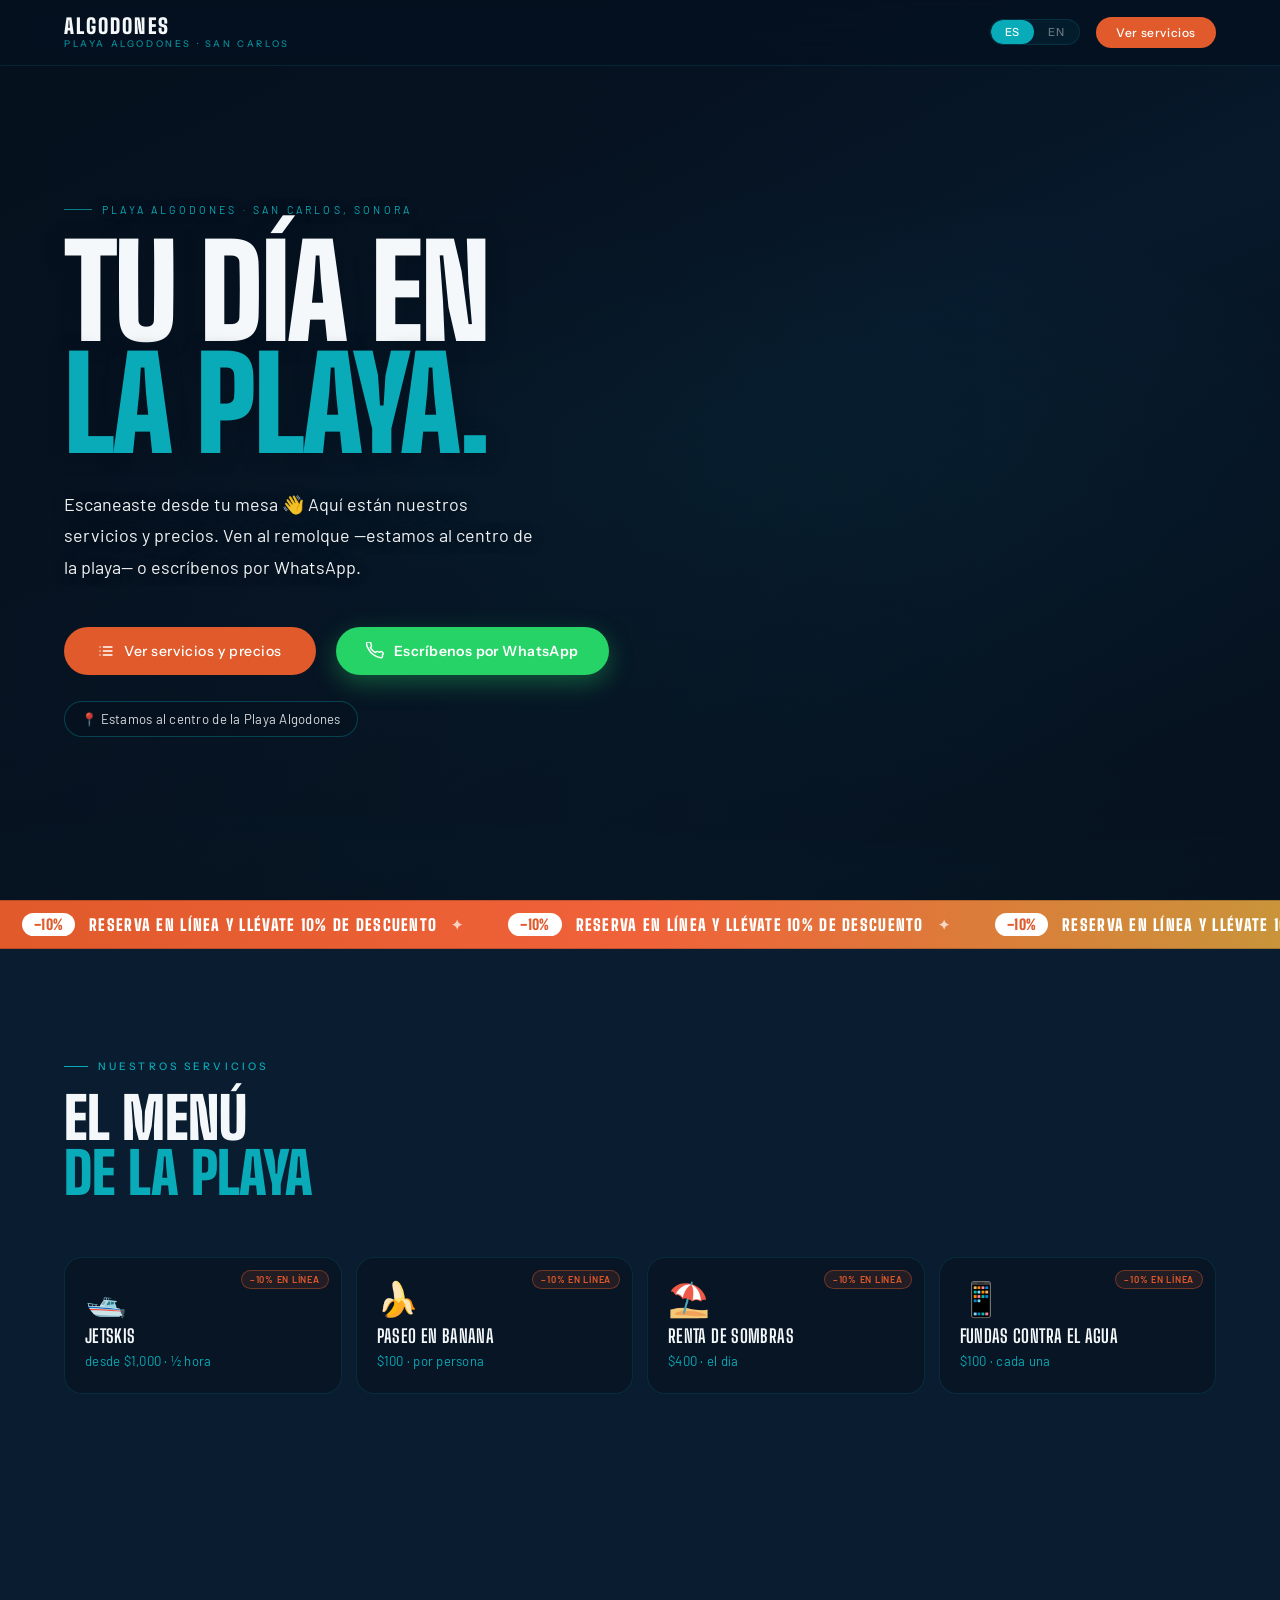
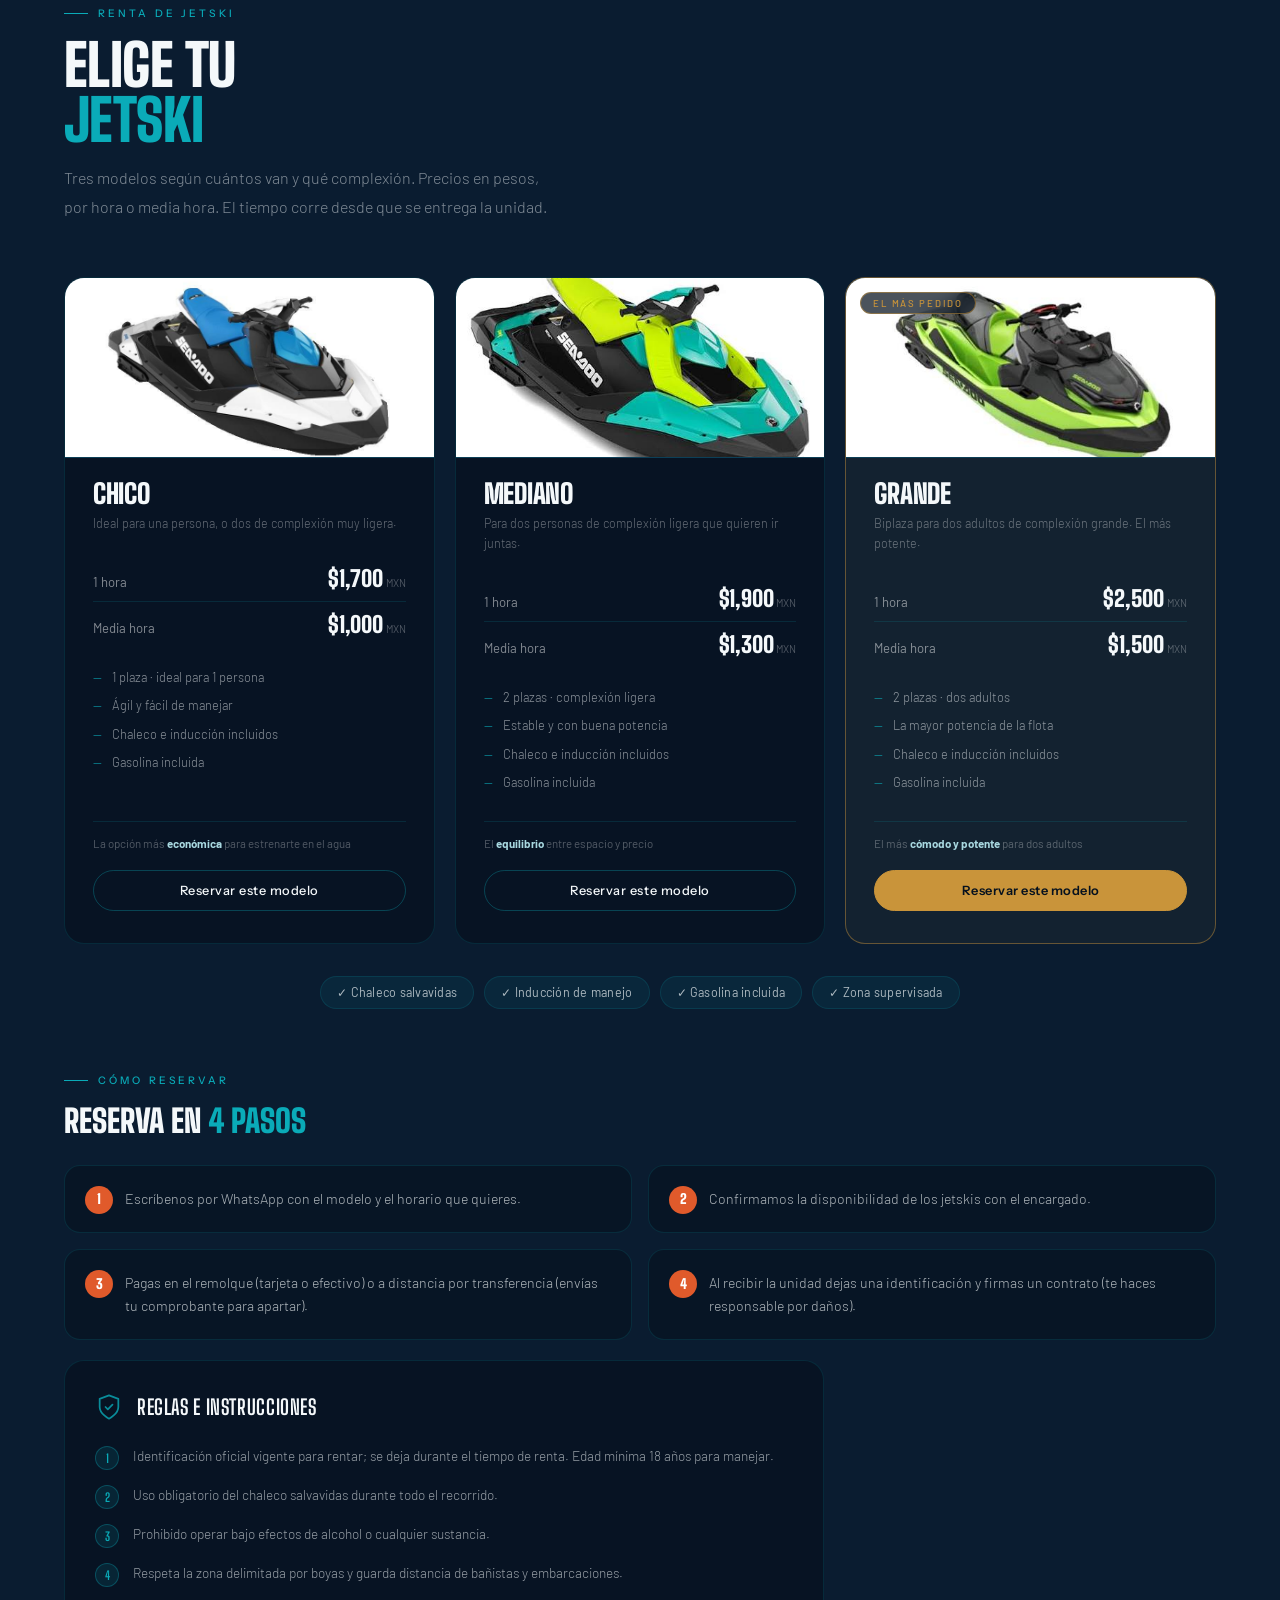
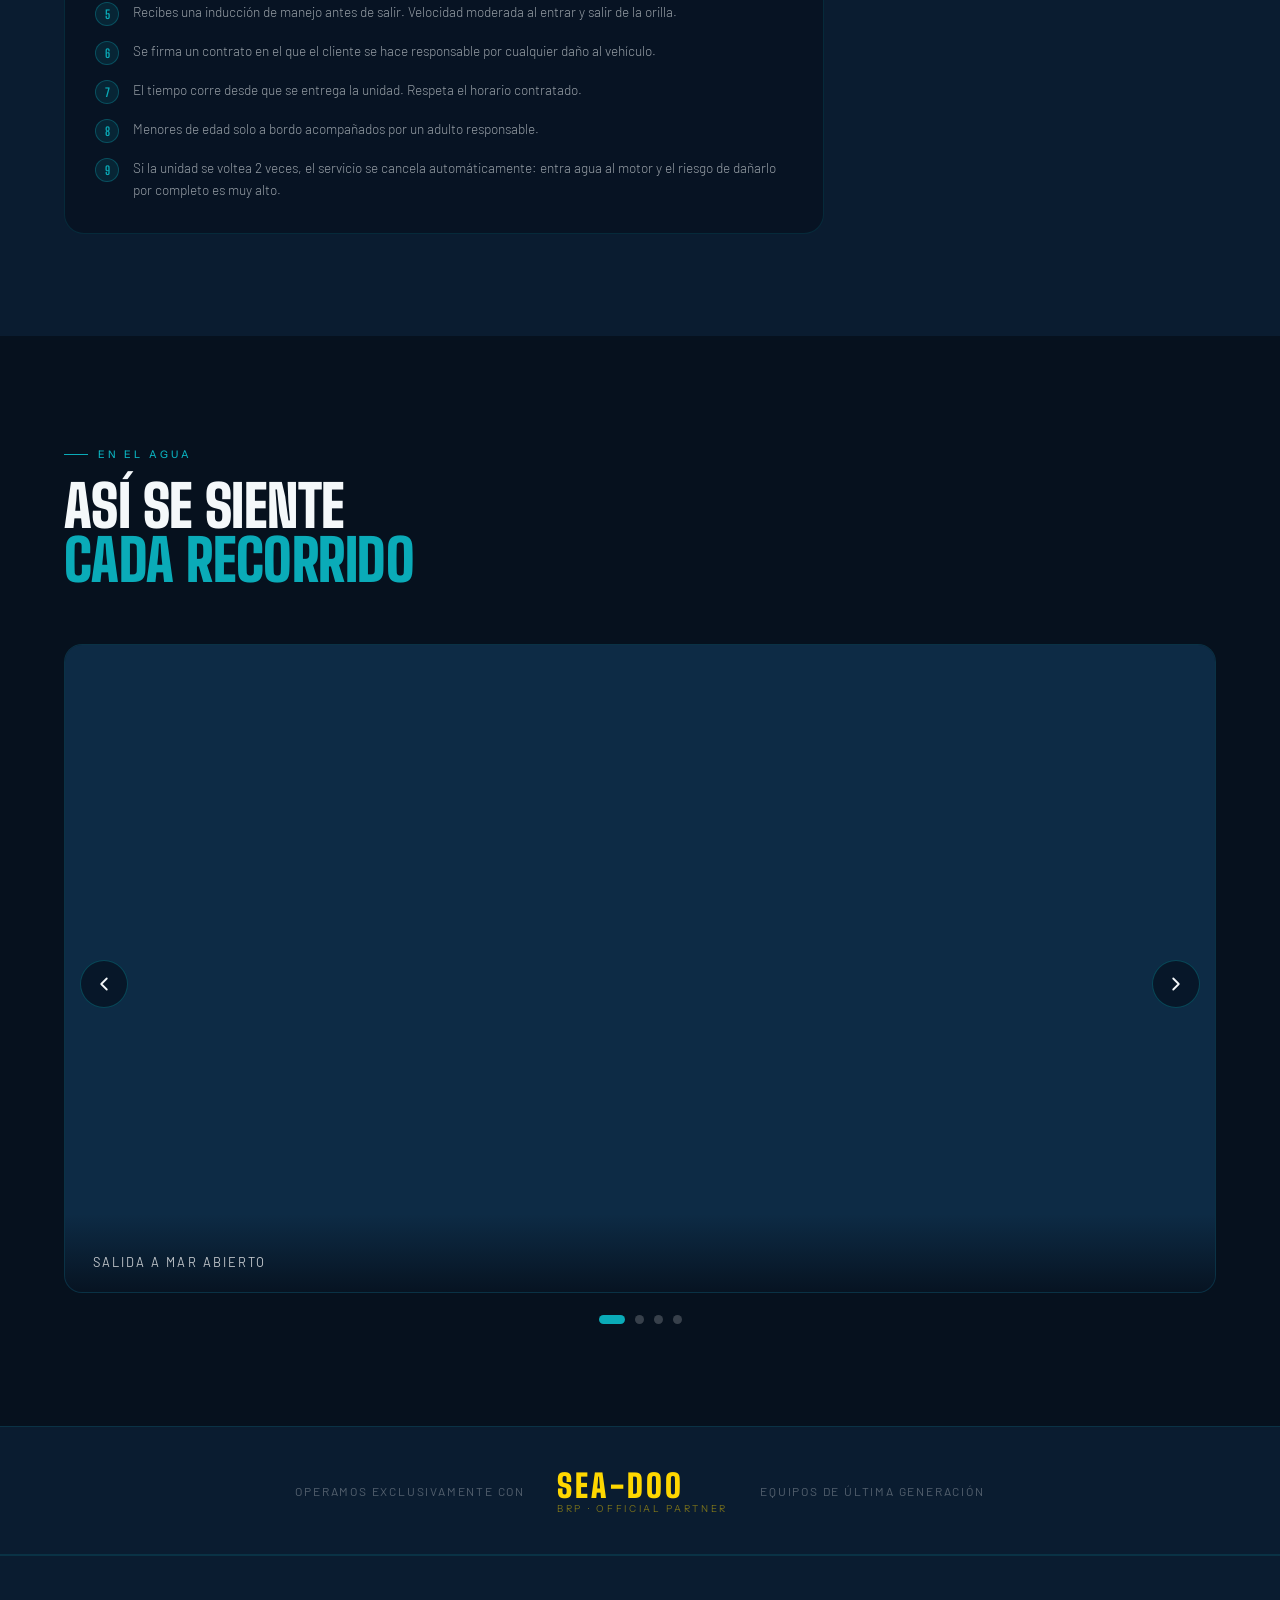
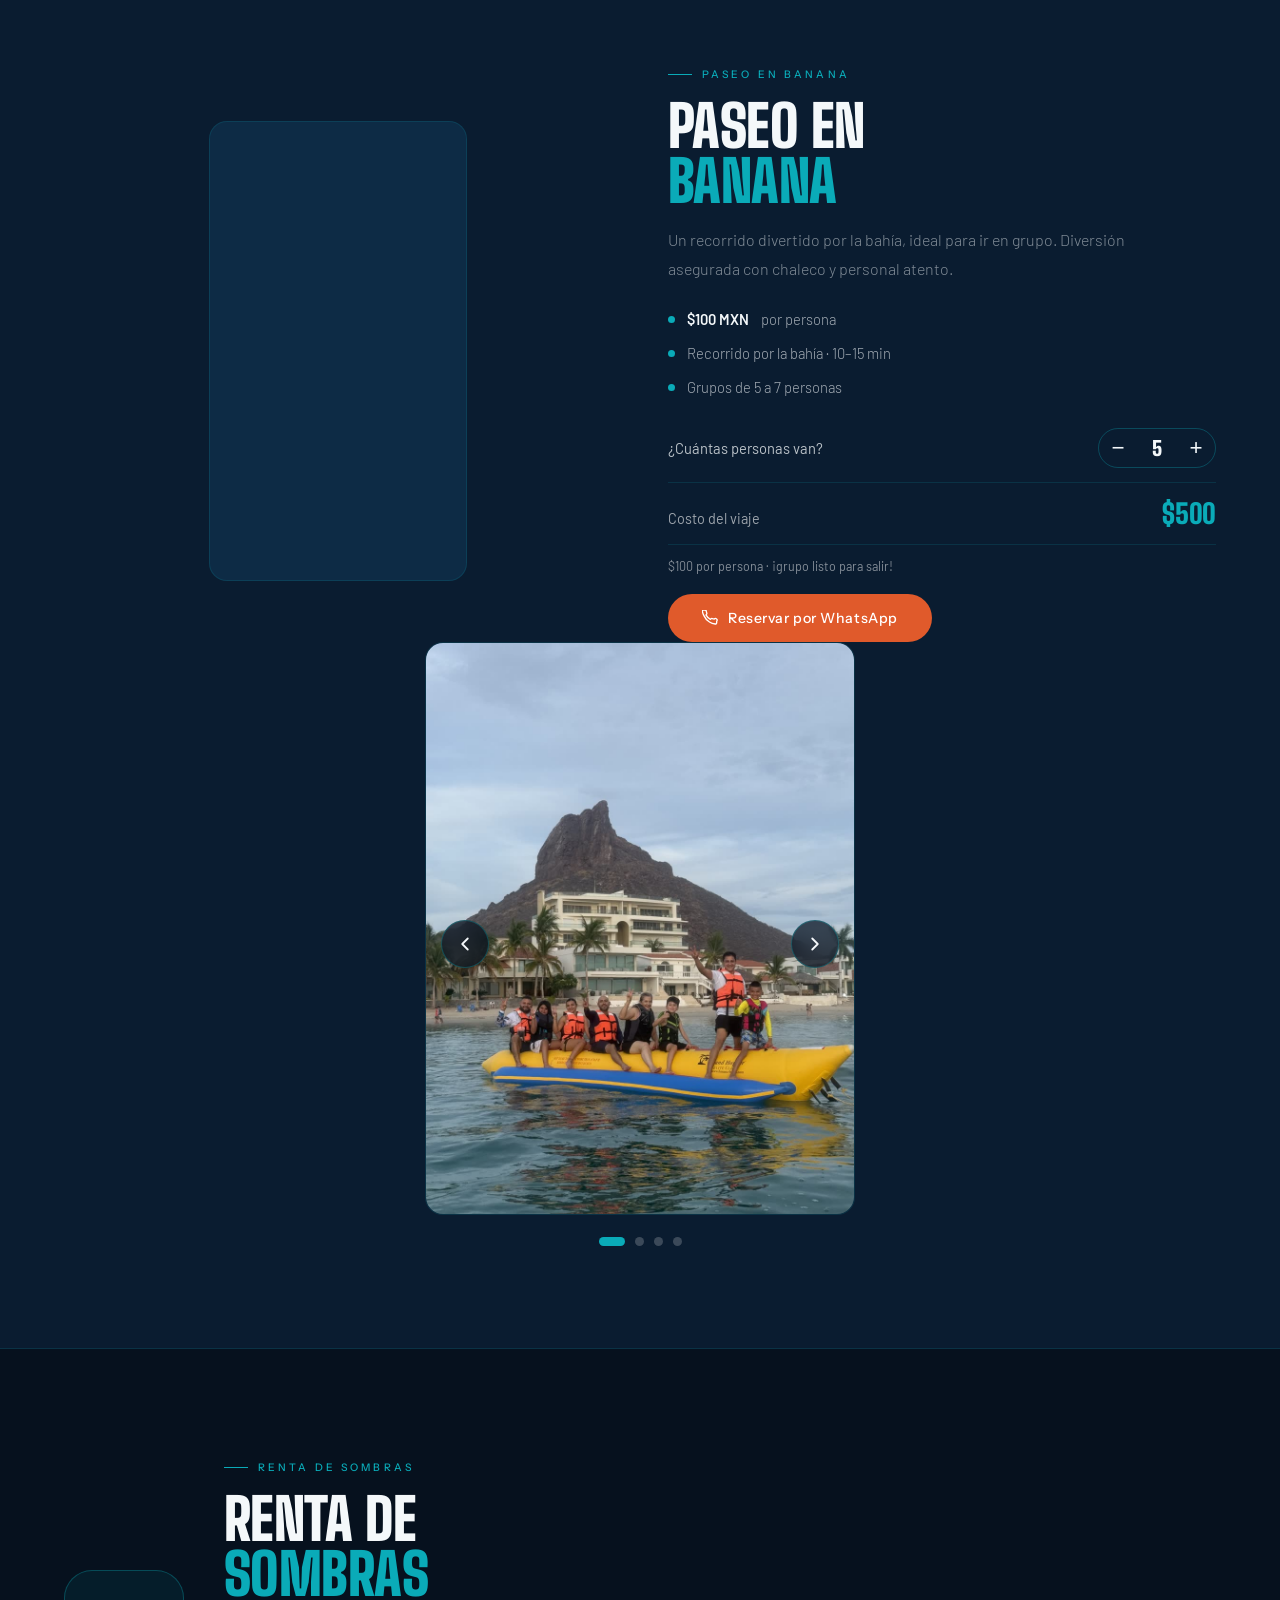
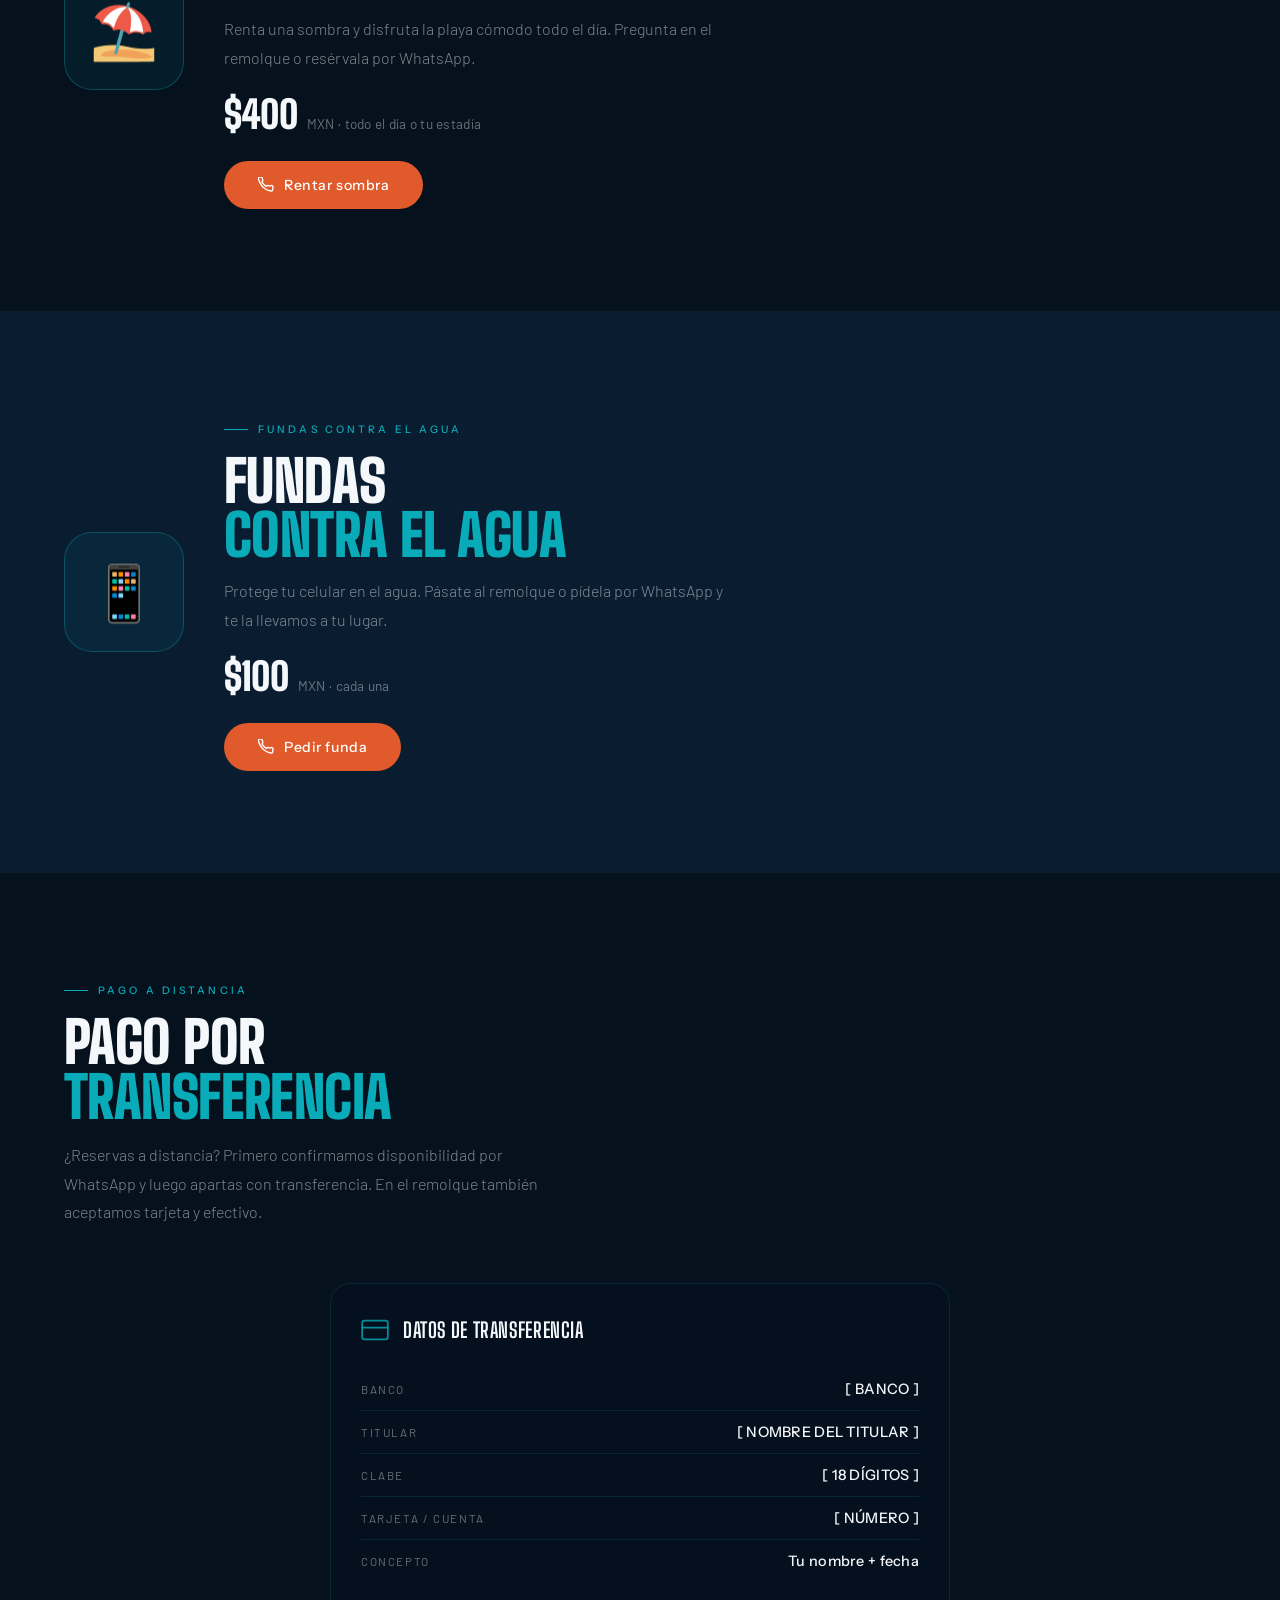
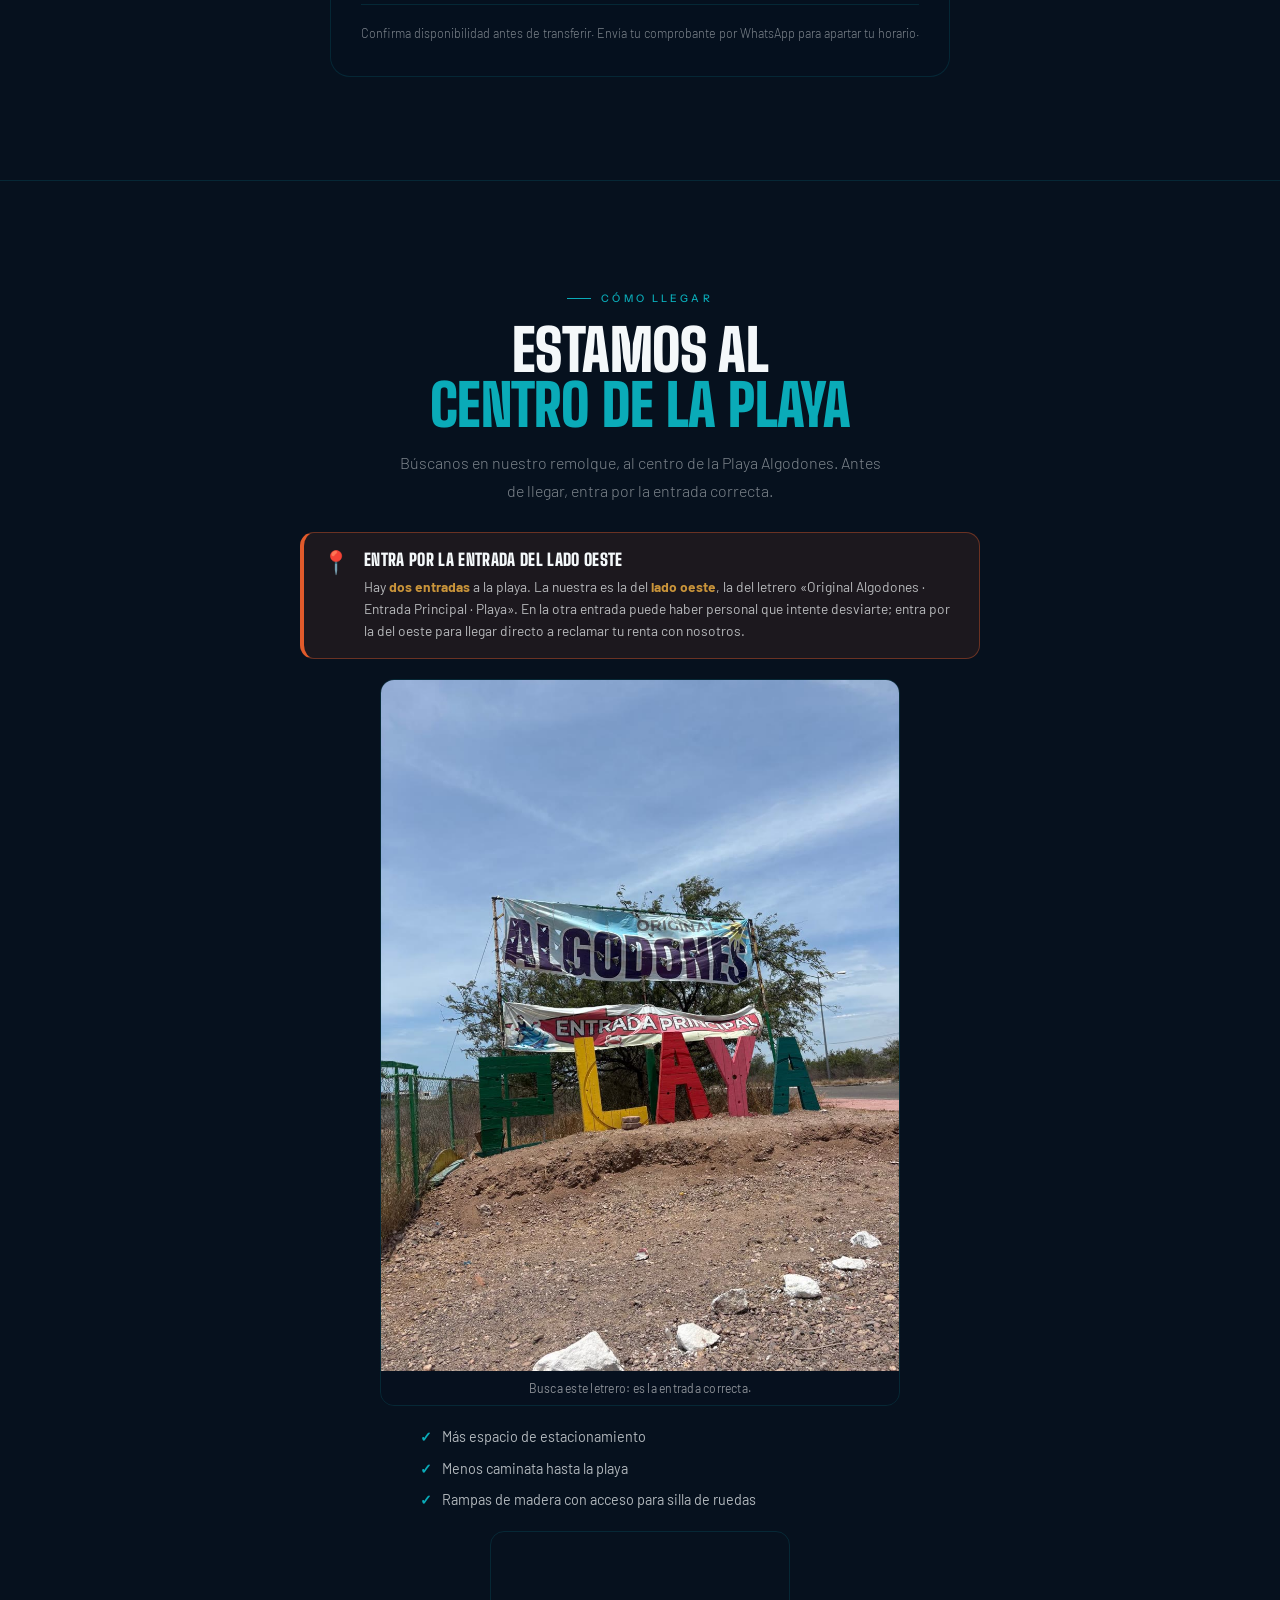
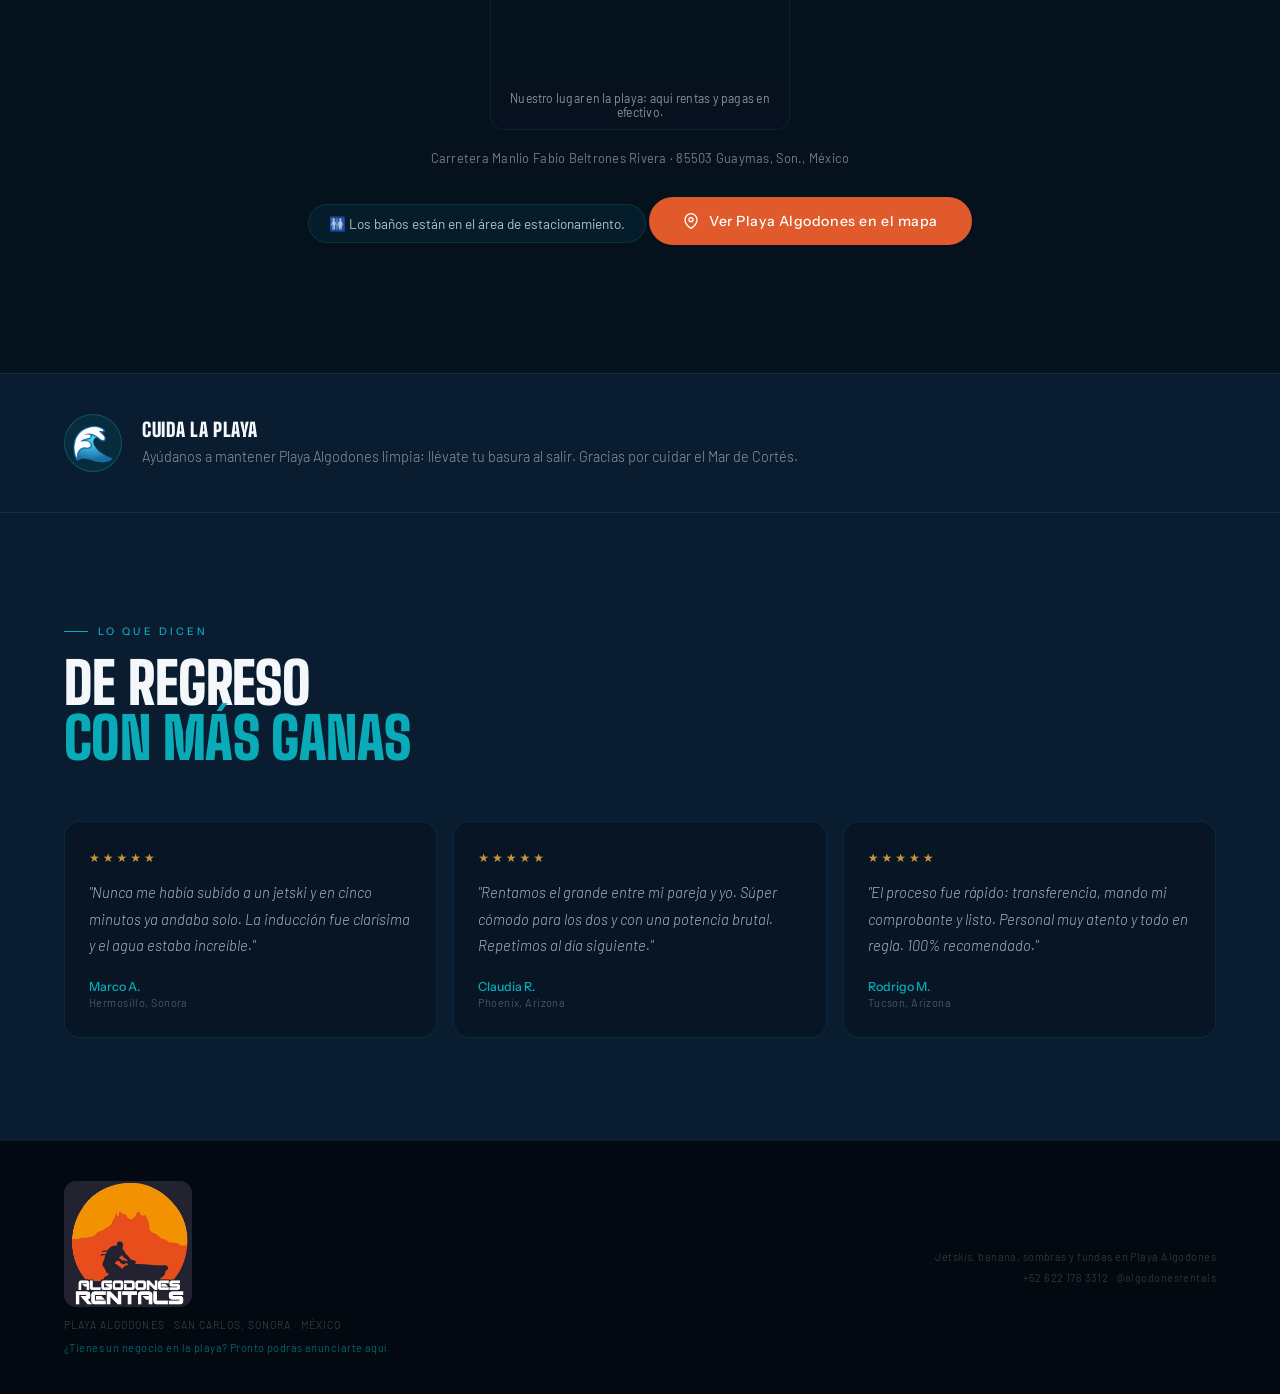
==== commit a3204a7e: "Banana: carrito de personas + galeria como slider dinamico - Carrito banana: elige # de personas (1-" ====
--- a/index.html
+++ b/index.html
@@ -8,7 +8,7 @@
     <link rel="preconnect" href="https://fonts.googleapis.com" />
     <link rel="preconnect" href="https://fonts.gstatic.com" crossorigin />
     <link href="https://fonts.googleapis.com/css2?family=Big+Shoulders+Display:wght@700;900&family=Barlow:ital,wght@0,300;0,400;0,500;1,300&family=Instrument+Sans:wght@300;400;500&display=swap" rel="stylesheet" />
-    <link rel="stylesheet" href="css/styles.css?v=10" />
+    <link rel="stylesheet" href="css/styles.css?v=12" />
 </head>
 <body>
 
@@ -248,19 +248,19 @@
                         <div class="carousel-caption" data-i18n="gallery.cap.1">Pura velocidad</div>
                     </div>
                     <div class="carousel-slide">
-                        <video muted loop playsinline><source src="assets/experiencia-3.mp4" type="video/mp4"></video>
-                        <div class="carousel-caption" data-i18n="gallery.cap.2">Adrenalina en el agua</div>
+                        <video muted loop playsinline><source src="assets/experiencia-3.mp4?v=11" type="video/mp4"></video>
+                        <div class="carousel-caption" data-i18n="gallery.cap.2">Adrenalina al atardecer</div>
                     </div>
                     <div class="carousel-slide">
-                        <video muted loop playsinline><source src="assets/experiencia-4.mp4" type="video/mp4"></video>
-                        <div class="carousel-caption" data-i18n="gallery.cap.3">Mar de Cortés</div>
+                        <video muted loop playsinline><source src="assets/experiencia-4.mp4?v=11" type="video/mp4"></video>
+                        <div class="carousel-caption" data-i18n="gallery.cap.3">Atardecer en el Mar de Cortés</div>
                     </div>
                 </div>
             </div>
-            <button class="carousel-btn prev" onclick="carMove(-1)" aria-label="Anterior">
+            <button class="carousel-btn prev" aria-label="Anterior">
                 <svg viewBox="0 0 24 24" fill="none" stroke="currentColor" stroke-width="2" stroke-linecap="round" stroke-linejoin="round"><polyline points="15 18 9 12 15 6"/></svg>
             </button>
-            <button class="carousel-btn next" onclick="carMove(1)" aria-label="Siguiente">
+            <button class="carousel-btn next" aria-label="Siguiente">
                 <svg viewBox="0 0 24 24" fill="none" stroke="currentColor" stroke-width="2" stroke-linecap="round" stroke-linejoin="round"><polyline points="9 18 15 12 9 6"/></svg>
             </button>
             <div class="carousel-dots" id="carDots"></div>
@@ -292,19 +292,47 @@
                 <li data-i18n="banana.f0"><strong>$100 MXN</strong> por persona</li>
                 <li data-i18n="banana.f1">Recorrido por la bahía · 10–15 min</li>
                 <li data-i18n="banana.f2">Grupos de 5 a 7 personas</li>
-                <li data-i18n="banana.f3">¿Menos de 5? Cubren $500 (5 lugares) y salen igual, o los sumamos a otro viaje por WhatsApp.</li>
             </ul>
-            <a href="#" class="btn-primary" onclick="bookBanana(); return false;">
-                <svg viewBox="0 0 24 24" fill="none" stroke="currentColor" stroke-width="2" stroke-linecap="round" stroke-linejoin="round"><path d="M22 16.92V19a2 2 0 01-2.18 2 19.79 19.79 0 01-8.63-3.07A19.5 19.5 0 013.07 8.81 19.79 19.79 0 01.4 1.18 2 2 0 012.38 0h2.08A2 2 0 016.44 1.67a12.88 12.88 0 00.7 2.81 2 2 0 01-.45 2.11L5.91 7.37a16 16 0 006.72 6.72l.78-.78a2 2 0 012.11-.45 12.88 12.88 0 002.81.7A2 2 0 0122 16.92z"/></svg>
-                <span data-i18n="banana.cta">Reservar paseo</span>
-            </a>
-        </div>
-    </div>
-    <div class="section-inner banana-gallery reveal">
-        <img src="assets/banana-1.jpg?v=9" alt="Paseo en banana en la bahía" loading="lazy">
-        <img src="assets/banana-2.jpg?v=9" alt="Paseo en banana al atardecer" loading="lazy">
-        <img src="assets/banana-3.jpg?v=9" alt="Paseo en banana en familia" loading="lazy">
-        <img src="assets/banana-4.jpg?v=9" alt="Paseo en banana en el Mar de Cortés" loading="lazy">
+
+            <div class="banana-cart">
+                <div class="bc-row">
+                    <span class="bc-label" data-i18n="bcart.people">¿Cuántas personas van?</span>
+                    <div class="bc-stepper">
+                        <button type="button" onclick="bananaQty(-1)" aria-label="Menos">−</button>
+                        <span id="bc-qty">5</span>
+                        <button type="button" onclick="bananaQty(1)" aria-label="Más">+</button>
+                    </div>
+                </div>
+                <div class="bc-total">
+                    <span data-i18n="bcart.total">Costo del viaje</span>
+                    <strong id="bc-total">$500</strong>
+                </div>
+                <p class="bc-note" id="bc-note"></p>
+                <a href="#" class="btn-primary" onclick="bookBanana(); return false;">
+                    <svg viewBox="0 0 24 24" fill="none" stroke="currentColor" stroke-width="2" stroke-linecap="round" stroke-linejoin="round"><path d="M22 16.92V19a2 2 0 01-2.18 2 19.79 19.79 0 01-8.63-3.07A19.5 19.5 0 013.07 8.81 19.79 19.79 0 01.4 1.18 2 2 0 012.38 0h2.08A2 2 0 016.44 1.67a12.88 12.88 0 00.7 2.81 2 2 0 01-.45 2.11L5.91 7.37a16 16 0 006.72 6.72l.78-.78a2 2 0 012.11-.45 12.88 12.88 0 002.81.7A2 2 0 0122 16.92z"/></svg>
+                    <span data-i18n="banana.cta">Reservar por WhatsApp</span>
+                </a>
+            </div>
+        </div>
+    </div>
+    <div class="section-inner banana-gallery-wrap reveal">
+        <div class="carousel banana-carousel">
+            <div class="carousel-viewport">
+                <div class="carousel-track">
+                    <div class="carousel-slide"><img src="assets/banana-1.jpg?v=9" alt="Paseo en banana en la bahía" loading="lazy"></div>
+                    <div class="carousel-slide"><img src="assets/banana-2.jpg?v=9" alt="Paseo en banana al atardecer" loading="lazy"></div>
+                    <div class="carousel-slide"><img src="assets/banana-3.jpg?v=9" alt="Paseo en banana en familia" loading="lazy"></div>
+                    <div class="carousel-slide"><img src="assets/banana-4.jpg?v=9" alt="Paseo en banana en el Mar de Cortés" loading="lazy"></div>
+                </div>
+            </div>
+            <button class="carousel-btn prev" aria-label="Anterior">
+                <svg viewBox="0 0 24 24" fill="none" stroke="currentColor" stroke-width="2" stroke-linecap="round" stroke-linejoin="round"><polyline points="15 18 9 12 15 6"/></svg>
+            </button>
+            <button class="carousel-btn next" aria-label="Siguiente">
+                <svg viewBox="0 0 24 24" fill="none" stroke="currentColor" stroke-width="2" stroke-linecap="round" stroke-linejoin="round"><polyline points="9 18 15 12 9 6"/></svg>
+            </button>
+            <div class="carousel-dots"></div>
+        </div>
     </div>
 </section>
 
@@ -543,7 +571,7 @@
     </div>
 </div>
 
-<script src="js/i18n.js?v=10"></script>
-<script src="js/main.js?v=10"></script>
+<script src="js/i18n.js?v=12"></script>
+<script src="js/main.js?v=12"></script>
 </body>
 </html>
--- a/css/styles.css
+++ b/css/styles.css
@@ -470,7 +470,8 @@
     aspect-ratio: 16 / 9;
     background: var(--navy);
 }
-.carousel-slide video {
+.carousel-slide video,
+.carousel-slide img {
     position: absolute;
     inset: 0;
     width: 100%;
@@ -478,6 +479,9 @@
     object-fit: cover;
     display: block;
 }
+/* banana photo slider: portrait, capped width, centered */
+.banana-carousel { max-width: 430px; margin: 0 auto; }
+.banana-carousel .carousel-slide { aspect-ratio: 3 / 4; }
 .carousel-caption {
     position: absolute;
     left: 0; right: 0; bottom: 0;
@@ -1068,6 +1072,71 @@
     background: var(--teal);
 }
 .banana-facts strong { color: var(--white); font-weight: 600; }
+
+/* banana cart (people → trip cost) */
+.banana-cart { margin-top: 24px; }
+.bc-row {
+    display: flex;
+    align-items: center;
+    justify-content: space-between;
+    gap: 12px;
+    margin-bottom: 14px;
+}
+.bc-label { font-family: var(--font-sub); font-size: 0.92rem; color: rgba(244,248,250,0.75); }
+.bc-stepper {
+    display: flex;
+    align-items: center;
+    border: 1px solid var(--border-strong);
+    border-radius: 100px;
+    overflow: hidden;
+    flex-shrink: 0;
+}
+.bc-stepper button {
+    width: 38px; height: 38px;
+    border: none;
+    background: transparent;
+    color: var(--white);
+    font-size: 1.4rem;
+    line-height: 1;
+    cursor: pointer;
+    display: flex; align-items: center; justify-content: center;
+    transition: background 0.2s;
+}
+.bc-stepper button:hover:not(:disabled) { background: var(--teal); }
+.bc-stepper button:disabled { opacity: 0.3; cursor: not-allowed; }
+.bc-stepper span {
+    min-width: 40px;
+    text-align: center;
+    font-family: var(--font-display);
+    font-weight: 900;
+    font-size: 1.25rem;
+    color: var(--white);
+}
+.bc-total {
+    display: flex;
+    align-items: baseline;
+    justify-content: space-between;
+    padding: 14px 0;
+    border-top: 1px solid var(--border);
+    border-bottom: 1px solid var(--border);
+    font-family: var(--font-sub);
+    font-size: 0.9rem;
+    color: rgba(255,255,255,0.6);
+}
+.bc-total strong {
+    font-family: var(--font-display);
+    font-size: 1.7rem;
+    font-weight: 900;
+    color: var(--teal);
+    letter-spacing: -0.01em;
+}
+.bc-note {
+    font-family: var(--font-sub);
+    font-size: 0.78rem;
+    line-height: 1.55;
+    color: rgba(255,255,255,0.5);
+    margin: 12px 0 18px;
+}
 
 /* ─── PAYMENT + RULES ─────────────────────────────────────────────────────── */
 .pay-section { background: var(--ink); }
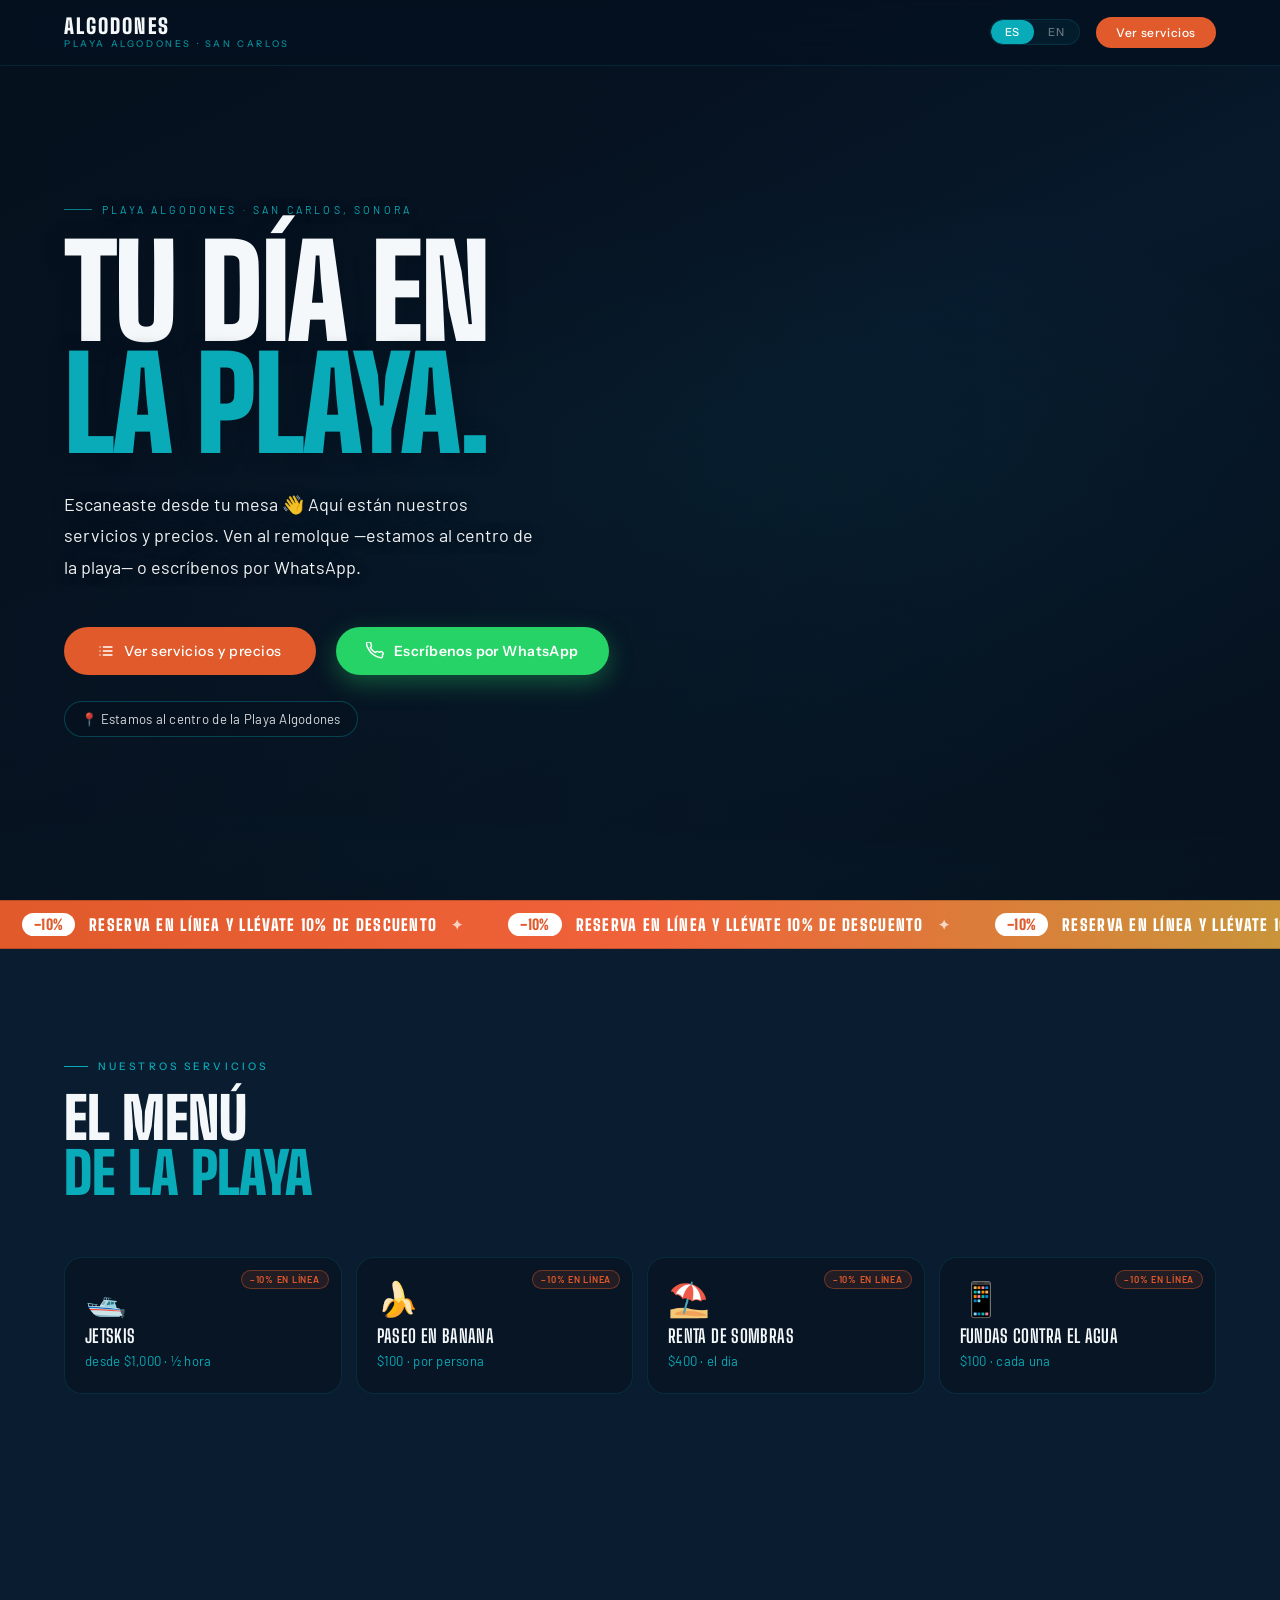
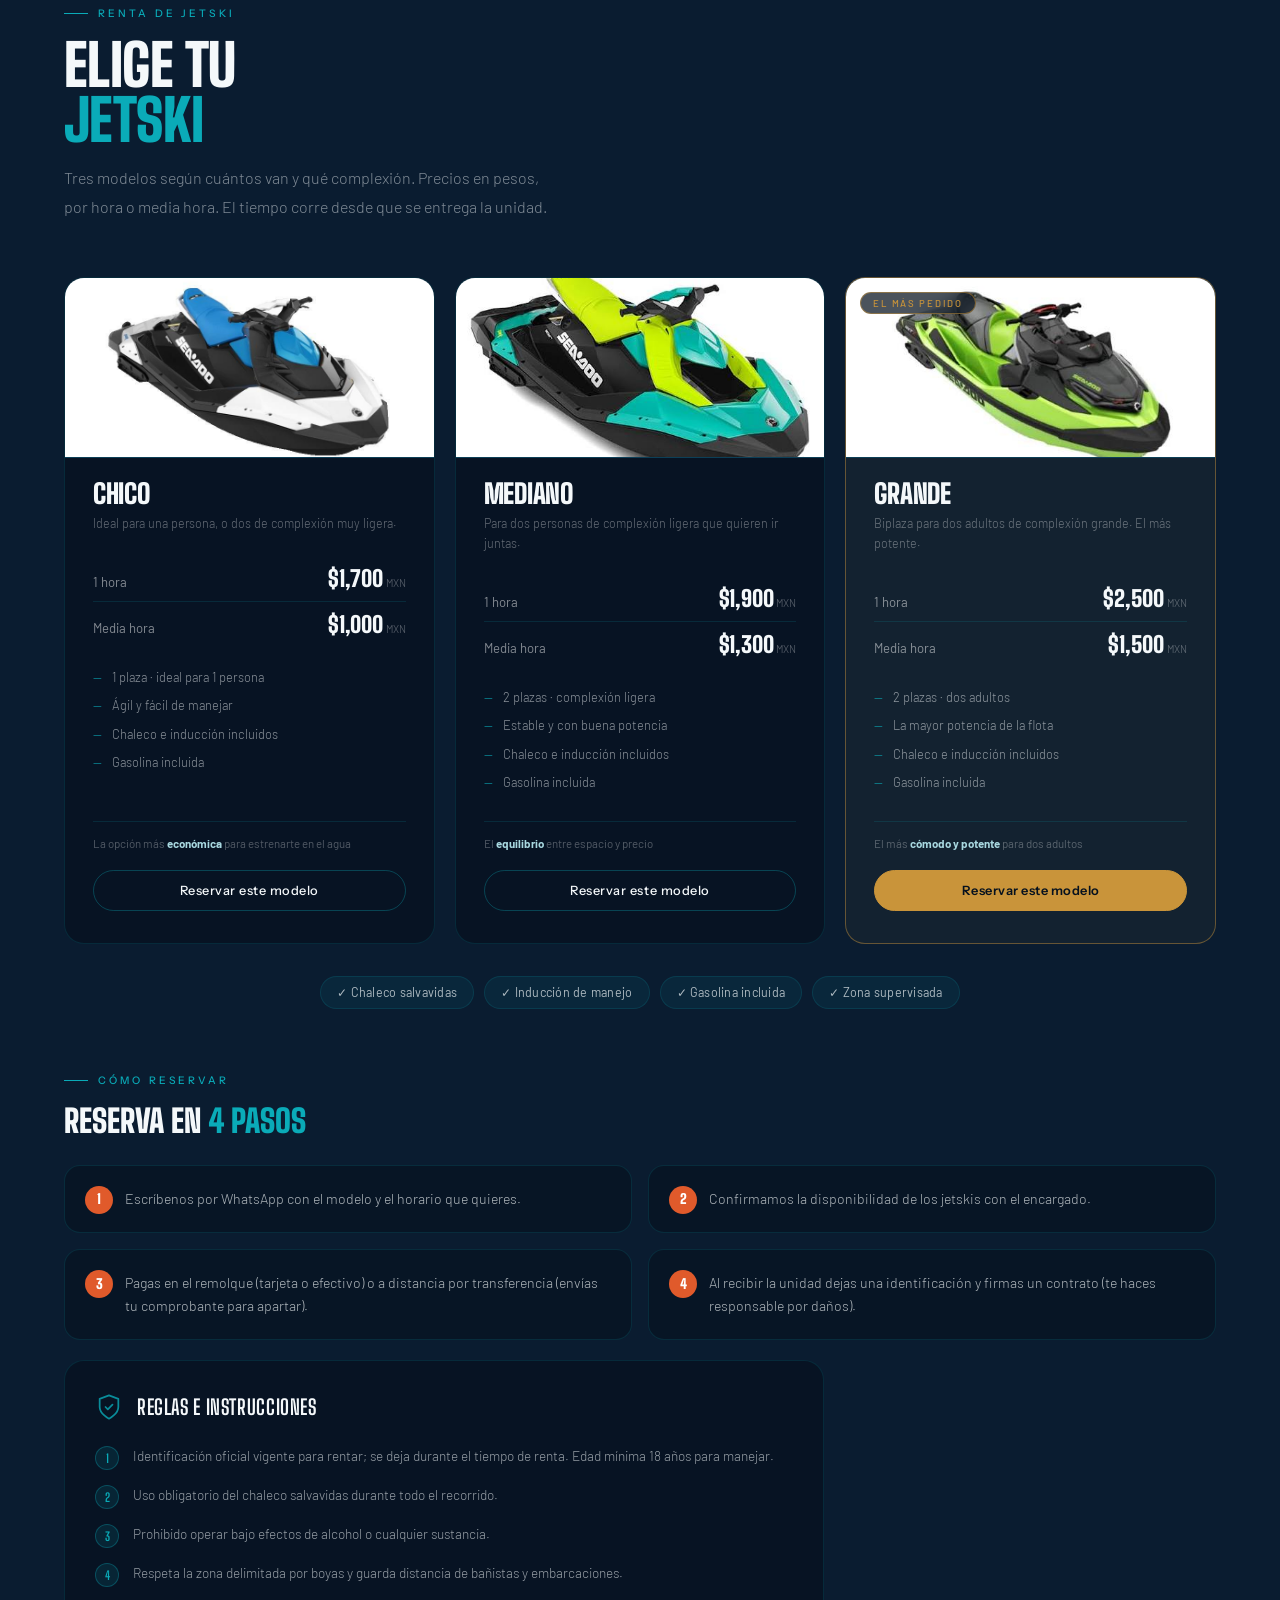
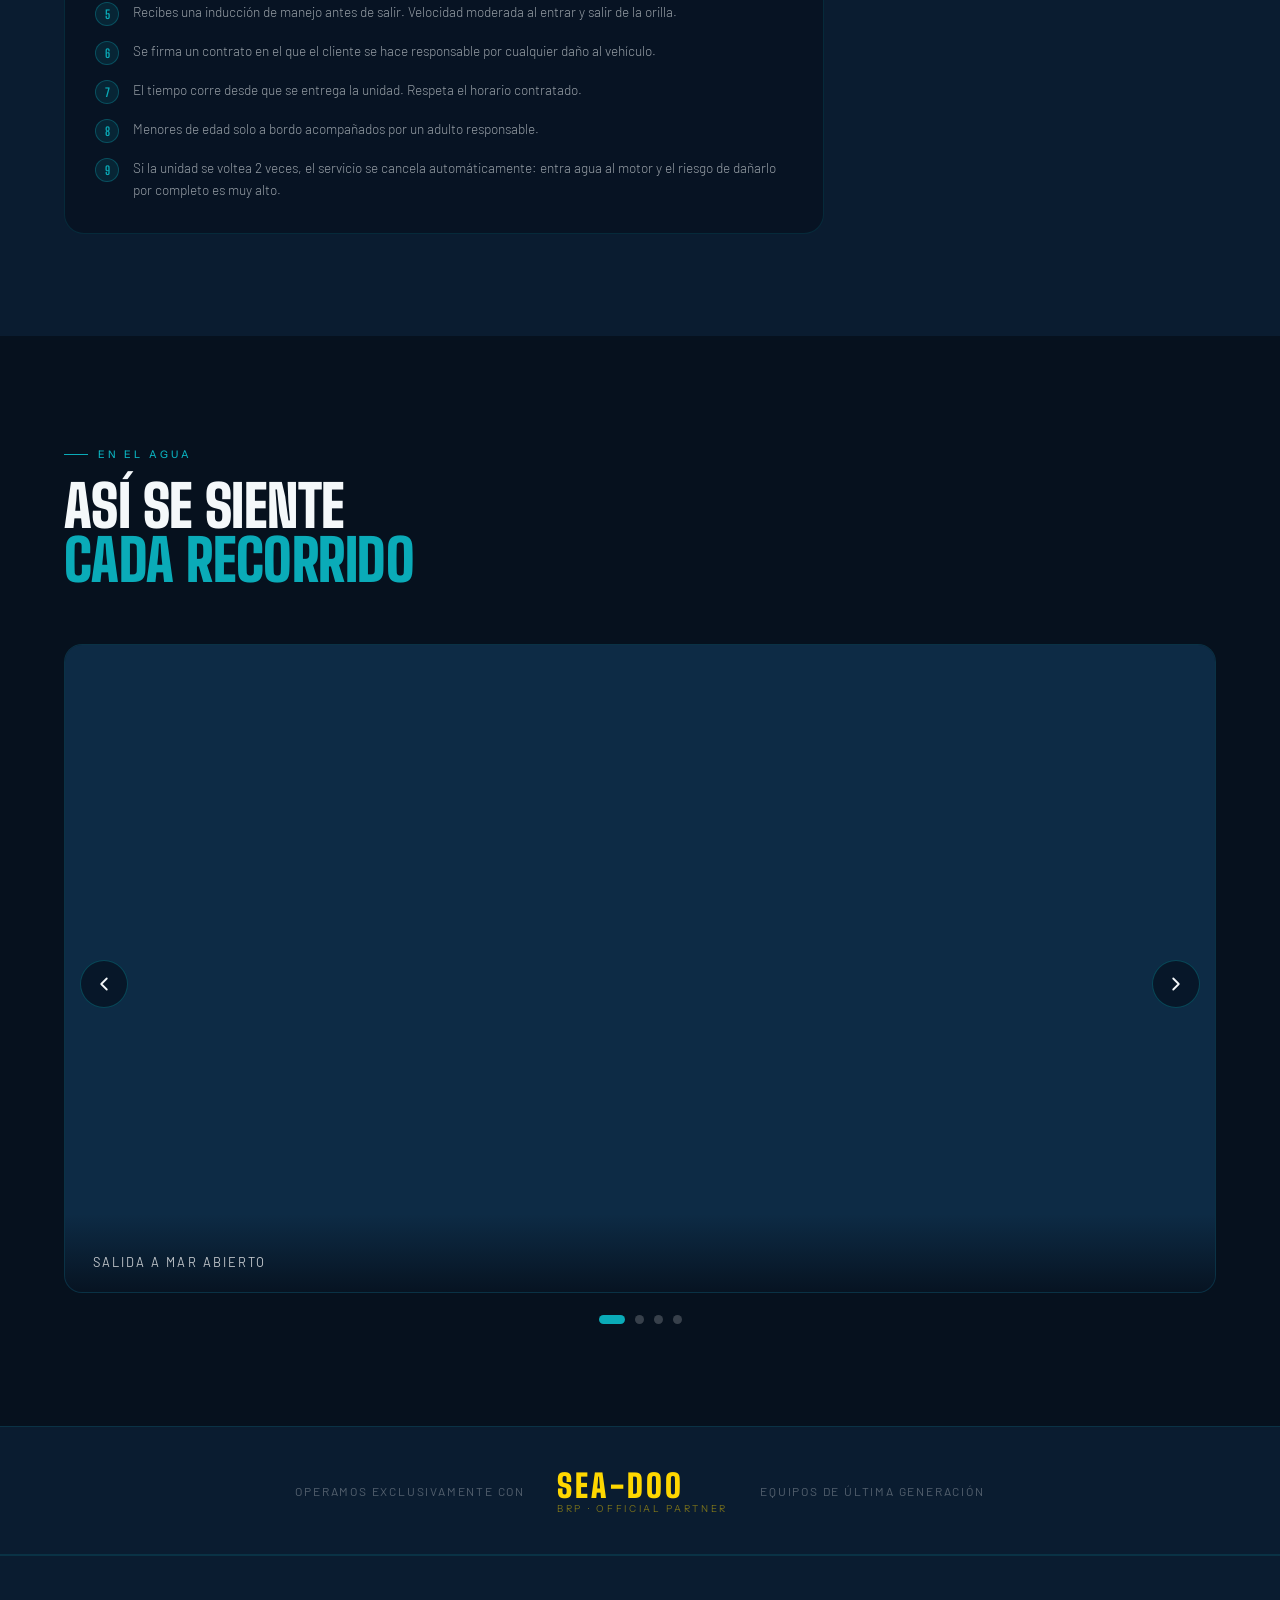
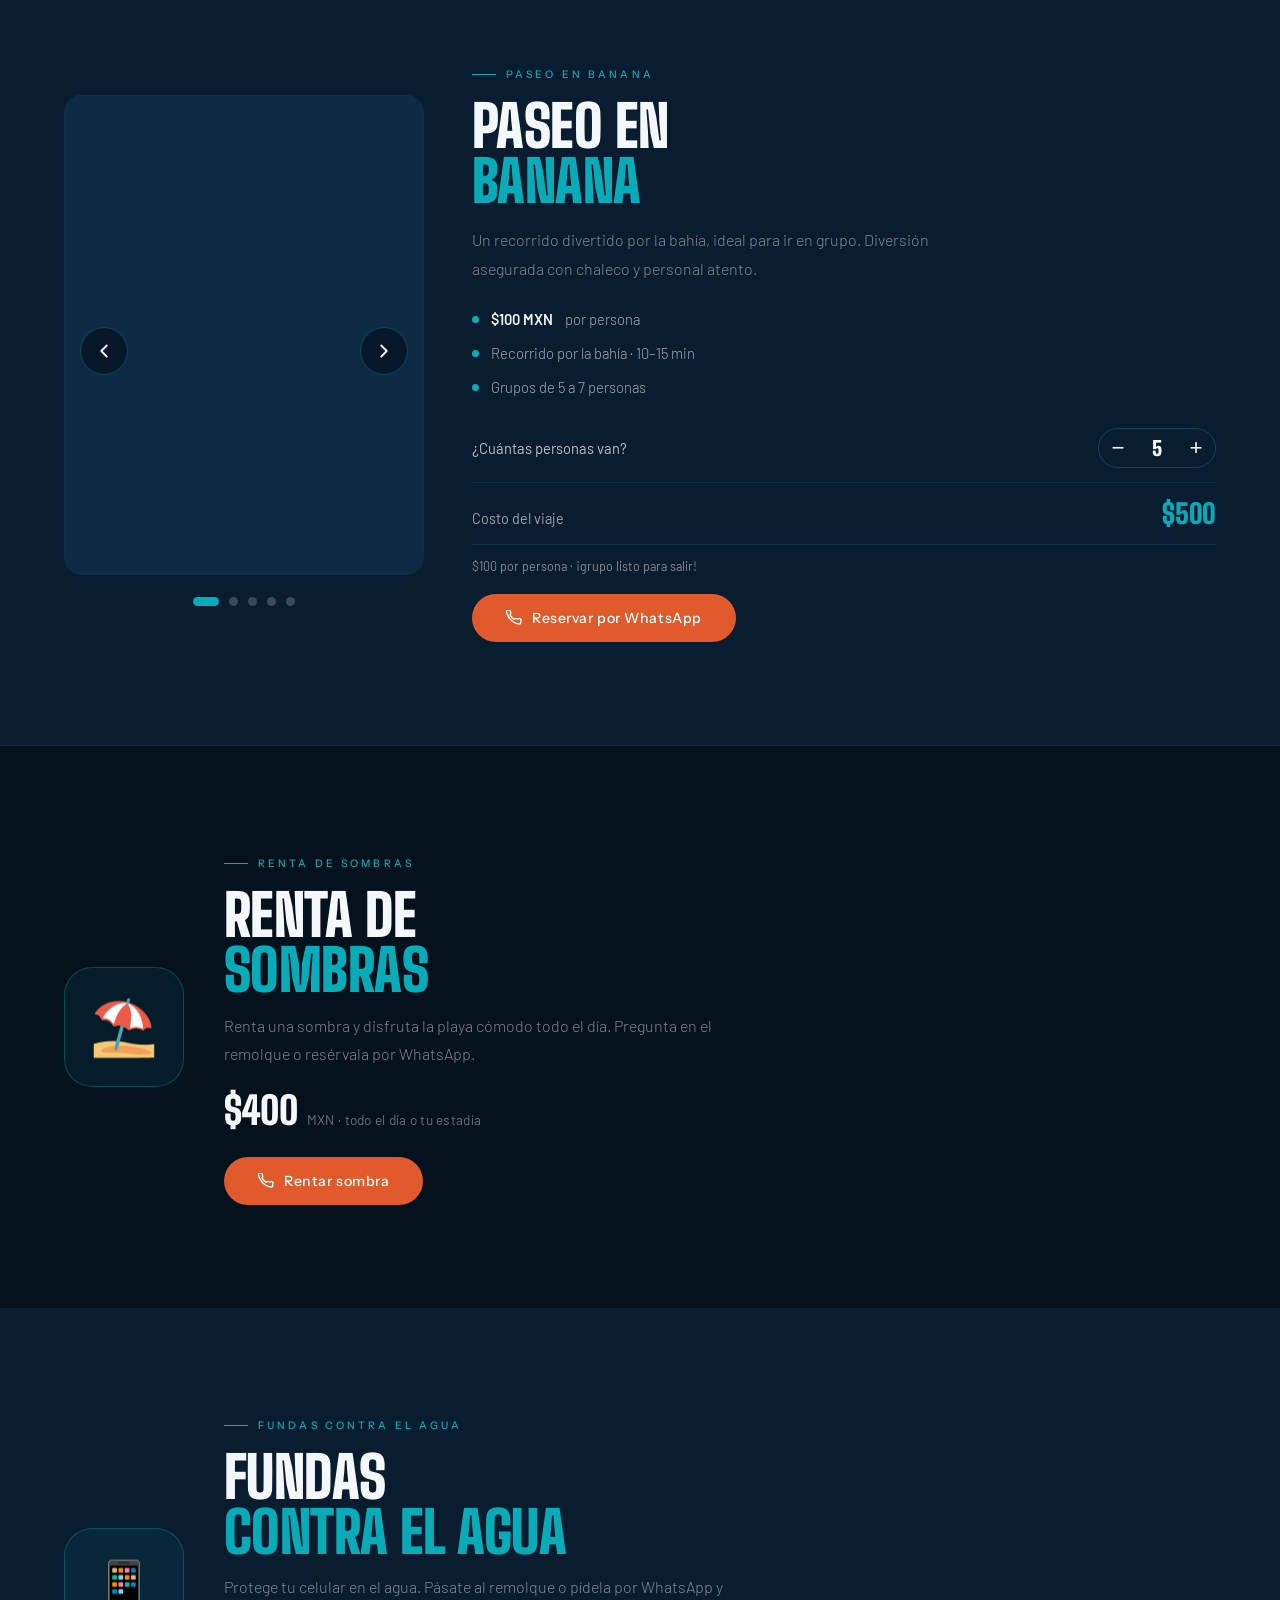
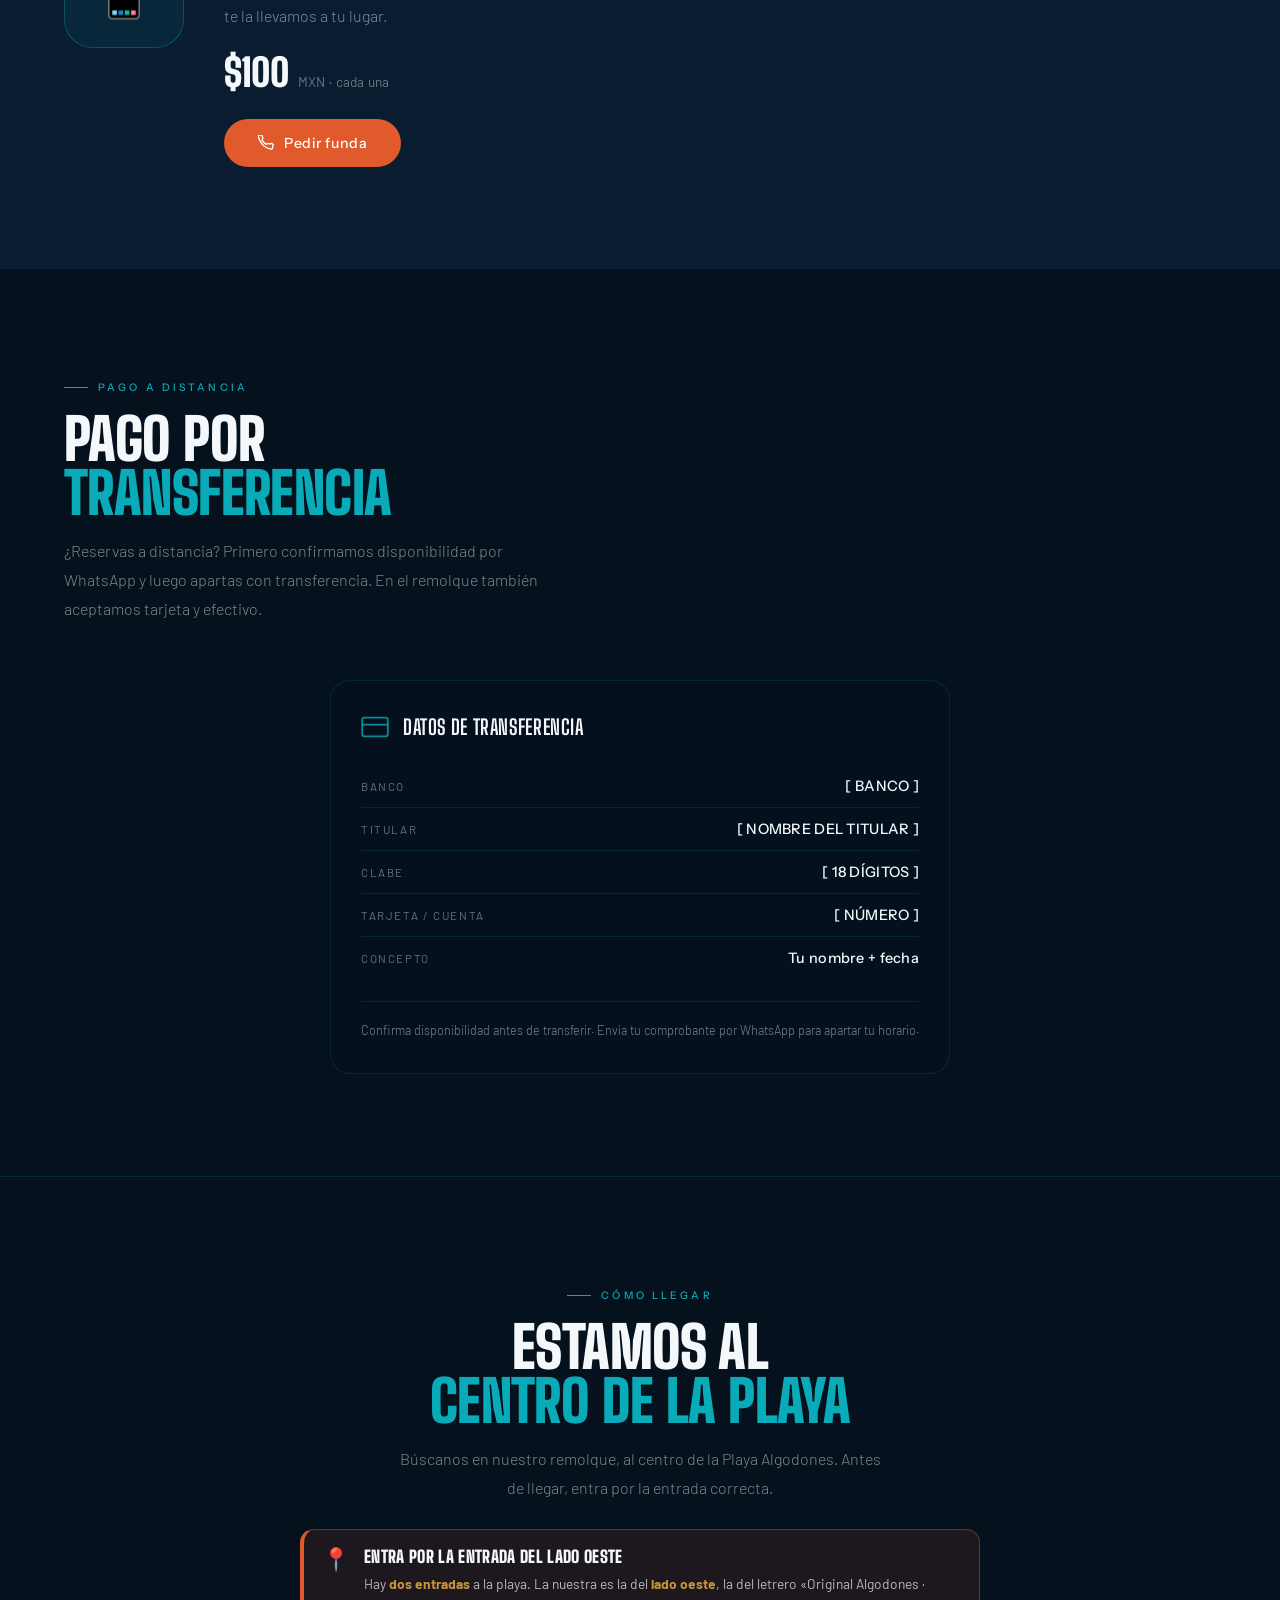
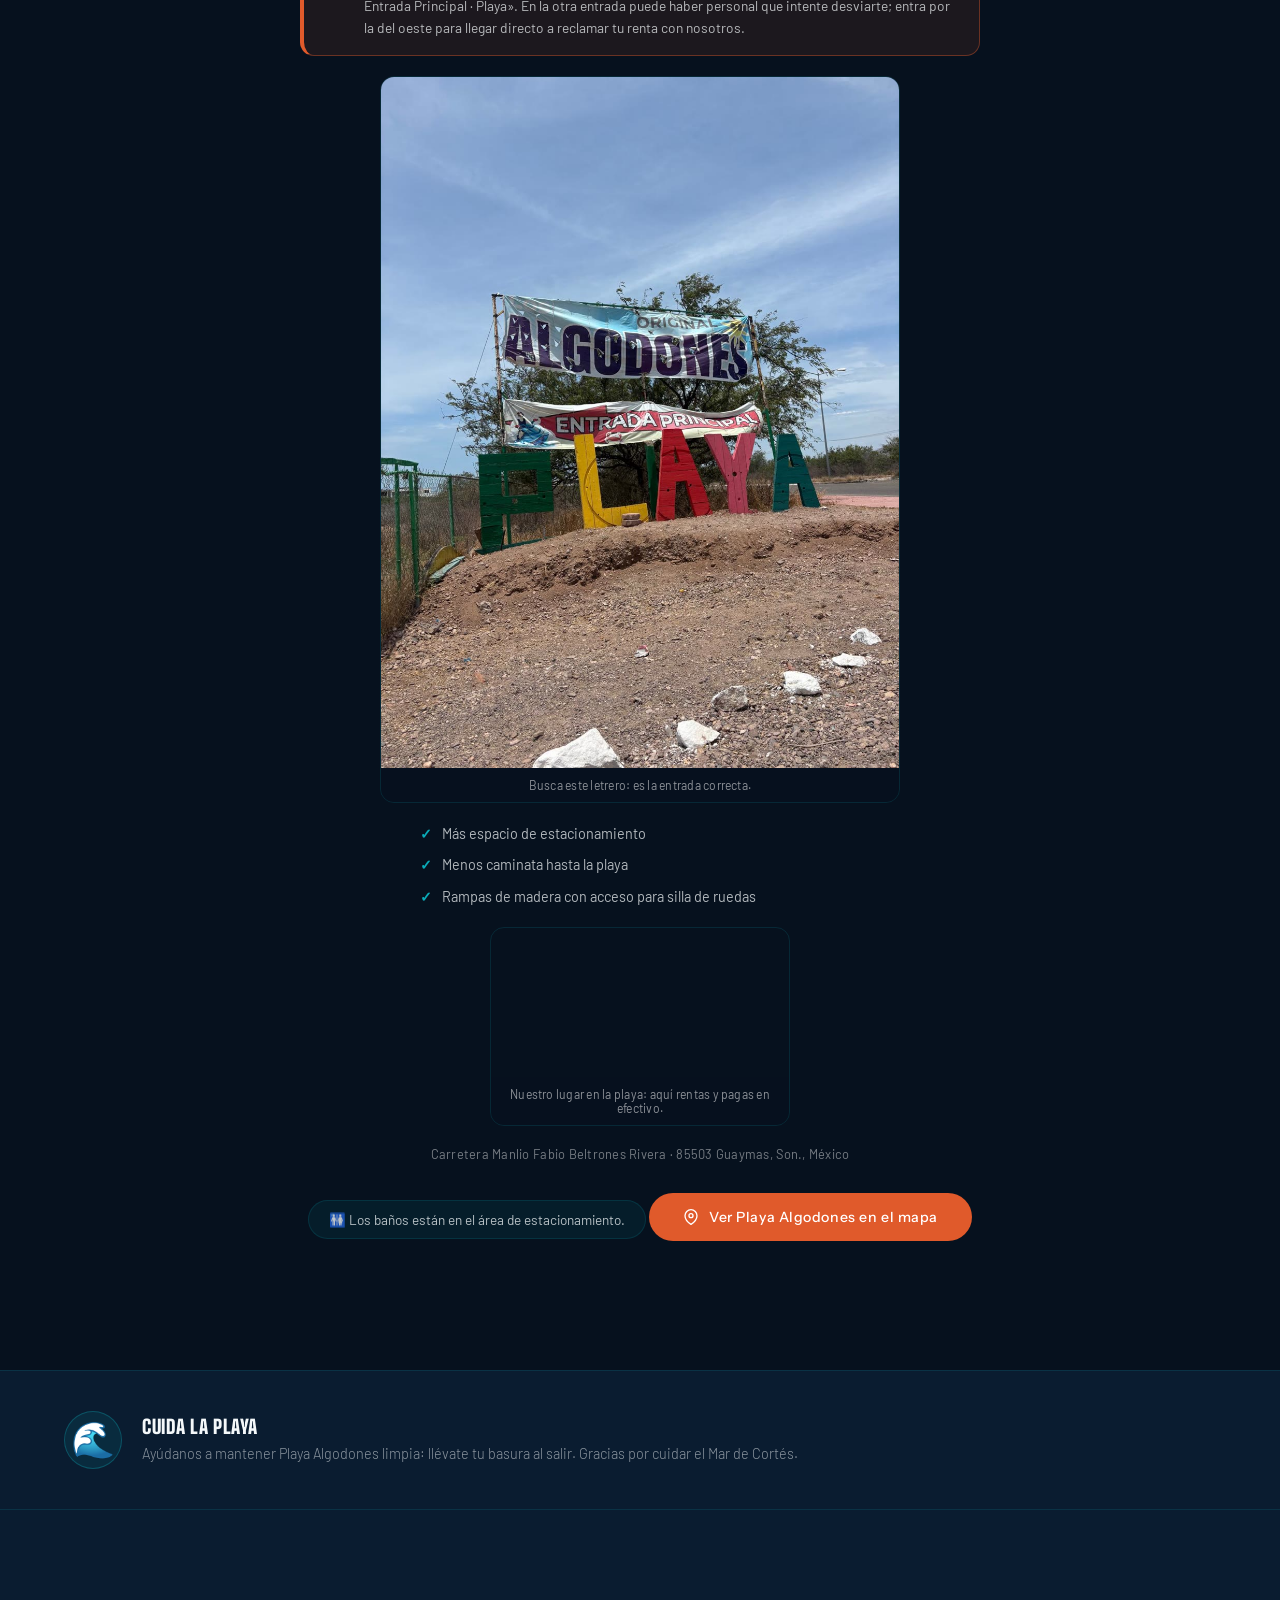
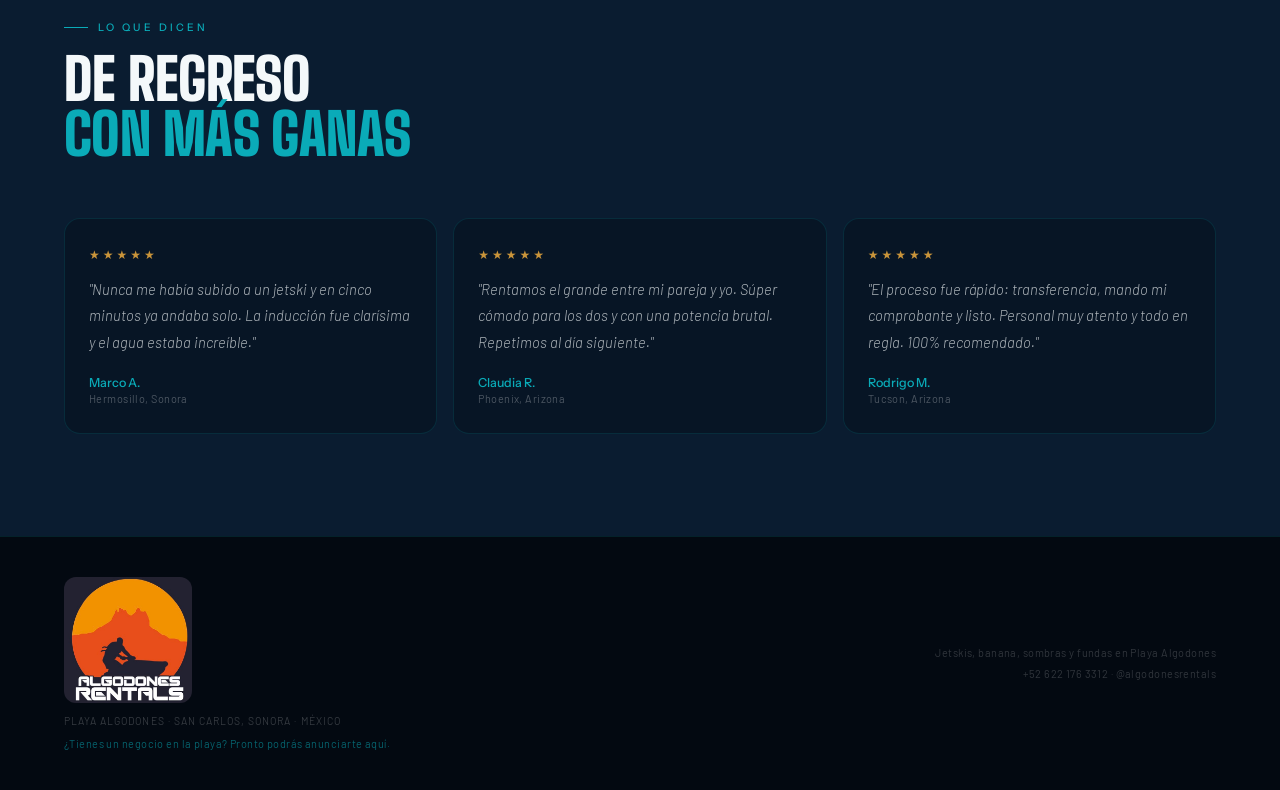
==== commit 4e549043: "Banana: fusionar video + fotos en un solo slider (layout balanceado) El video vertical solo en media" ====
--- a/index.html
+++ b/index.html
@@ -8,7 +8,7 @@
     <link rel="preconnect" href="https://fonts.googleapis.com" />
     <link rel="preconnect" href="https://fonts.gstatic.com" crossorigin />
     <link href="https://fonts.googleapis.com/css2?family=Big+Shoulders+Display:wght@700;900&family=Barlow:ital,wght@0,300;0,400;0,500;1,300&family=Instrument+Sans:wght@300;400;500&display=swap" rel="stylesheet" />
-    <link rel="stylesheet" href="css/styles.css?v=12" />
+    <link rel="stylesheet" href="css/styles.css?v=13" />
 </head>
 <body>
 
@@ -281,8 +281,23 @@
 <!-- BANANA RIDE -->
 <section class="banana-section" id="banana">
     <div class="section-inner banana-grid reveal">
-        <div class="banana-media">
-            <video autoplay muted loop playsinline><source src="assets/banana.mp4?v=9" type="video/mp4"></video>
+        <div class="banana-media carousel">
+            <div class="carousel-viewport">
+                <div class="carousel-track">
+                    <div class="carousel-slide"><video autoplay muted loop playsinline><source src="assets/banana.mp4?v=9" type="video/mp4"></video></div>
+                    <div class="carousel-slide"><img src="assets/banana-1.jpg?v=9" alt="Paseo en banana en la bahía" loading="lazy"></div>
+                    <div class="carousel-slide"><img src="assets/banana-2.jpg?v=9" alt="Paseo en banana al atardecer" loading="lazy"></div>
+                    <div class="carousel-slide"><img src="assets/banana-3.jpg?v=9" alt="Paseo en banana en familia" loading="lazy"></div>
+                    <div class="carousel-slide"><img src="assets/banana-4.jpg?v=9" alt="Paseo en banana en el Mar de Cortés" loading="lazy"></div>
+                </div>
+            </div>
+            <button class="carousel-btn prev" aria-label="Anterior">
+                <svg viewBox="0 0 24 24" fill="none" stroke="currentColor" stroke-width="2" stroke-linecap="round" stroke-linejoin="round"><polyline points="15 18 9 12 15 6"/></svg>
+            </button>
+            <button class="carousel-btn next" aria-label="Siguiente">
+                <svg viewBox="0 0 24 24" fill="none" stroke="currentColor" stroke-width="2" stroke-linecap="round" stroke-linejoin="round"><polyline points="9 18 15 12 9 6"/></svg>
+            </button>
+            <div class="carousel-dots"></div>
         </div>
         <div class="banana-info">
             <div class="eyebrow" data-i18n="banana.eyebrow">Paseo en banana</div>
@@ -313,25 +328,6 @@
                     <span data-i18n="banana.cta">Reservar por WhatsApp</span>
                 </a>
             </div>
-        </div>
-    </div>
-    <div class="section-inner banana-gallery-wrap reveal">
-        <div class="carousel banana-carousel">
-            <div class="carousel-viewport">
-                <div class="carousel-track">
-                    <div class="carousel-slide"><img src="assets/banana-1.jpg?v=9" alt="Paseo en banana en la bahía" loading="lazy"></div>
-                    <div class="carousel-slide"><img src="assets/banana-2.jpg?v=9" alt="Paseo en banana al atardecer" loading="lazy"></div>
-                    <div class="carousel-slide"><img src="assets/banana-3.jpg?v=9" alt="Paseo en banana en familia" loading="lazy"></div>
-                    <div class="carousel-slide"><img src="assets/banana-4.jpg?v=9" alt="Paseo en banana en el Mar de Cortés" loading="lazy"></div>
-                </div>
-            </div>
-            <button class="carousel-btn prev" aria-label="Anterior">
-                <svg viewBox="0 0 24 24" fill="none" stroke="currentColor" stroke-width="2" stroke-linecap="round" stroke-linejoin="round"><polyline points="15 18 9 12 15 6"/></svg>
-            </button>
-            <button class="carousel-btn next" aria-label="Siguiente">
-                <svg viewBox="0 0 24 24" fill="none" stroke="currentColor" stroke-width="2" stroke-linecap="round" stroke-linejoin="round"><polyline points="9 18 15 12 9 6"/></svg>
-            </button>
-            <div class="carousel-dots"></div>
         </div>
     </div>
 </section>
@@ -571,7 +567,7 @@
     </div>
 </div>
 
-<script src="js/i18n.js?v=12"></script>
-<script src="js/main.js?v=12"></script>
+<script src="js/i18n.js?v=13"></script>
+<script src="js/main.js?v=13"></script>
 </body>
 </html>
--- a/css/styles.css
+++ b/css/styles.css
@@ -1005,43 +1005,14 @@
 }
 .banana-grid {
     display: grid;
-    grid-template-columns: 1fr 1fr;
-    gap: 56px;
-    align-items: center;
-}
-.banana-media {
-    border-radius: 18px;
-    overflow: hidden;
-    border: 1px solid var(--border);
-    aspect-ratio: 9 / 16;
-    max-height: 460px;
-    width: auto;
-    margin: 0 auto;
-    background: var(--navy);
-}
-.banana-media img,
-.banana-media video {
-    width: 100%;
-    height: 100%;
-    object-fit: cover;
-    display: block;
-}
-
-/* banana photo gallery */
-.banana-gallery {
-    display: grid;
-    grid-template-columns: repeat(4, 1fr);
-    gap: 10px;
-    margin-top: 34px;
-}
-.banana-gallery img {
-    width: 100%;
-    aspect-ratio: 4 / 5;
-    object-fit: cover;
-    border-radius: 12px;
-    border: 1px solid var(--border);
-    display: block;
-}
+    grid-template-columns: minmax(0, 360px) 1fr;
+    gap: 48px;
+    align-items: center;
+}
+/* banana media = single slider (video + photos) */
+.banana-media { width: 100%; max-width: 360px; margin: 0 auto; }
+.banana-media.carousel { margin-top: 0; }
+.banana-media .carousel-slide { aspect-ratio: 3 / 4; }
 
 .banana-info .h2 { margin-bottom: 18px; }
 .banana-info .body-text { margin-bottom: 24px; }
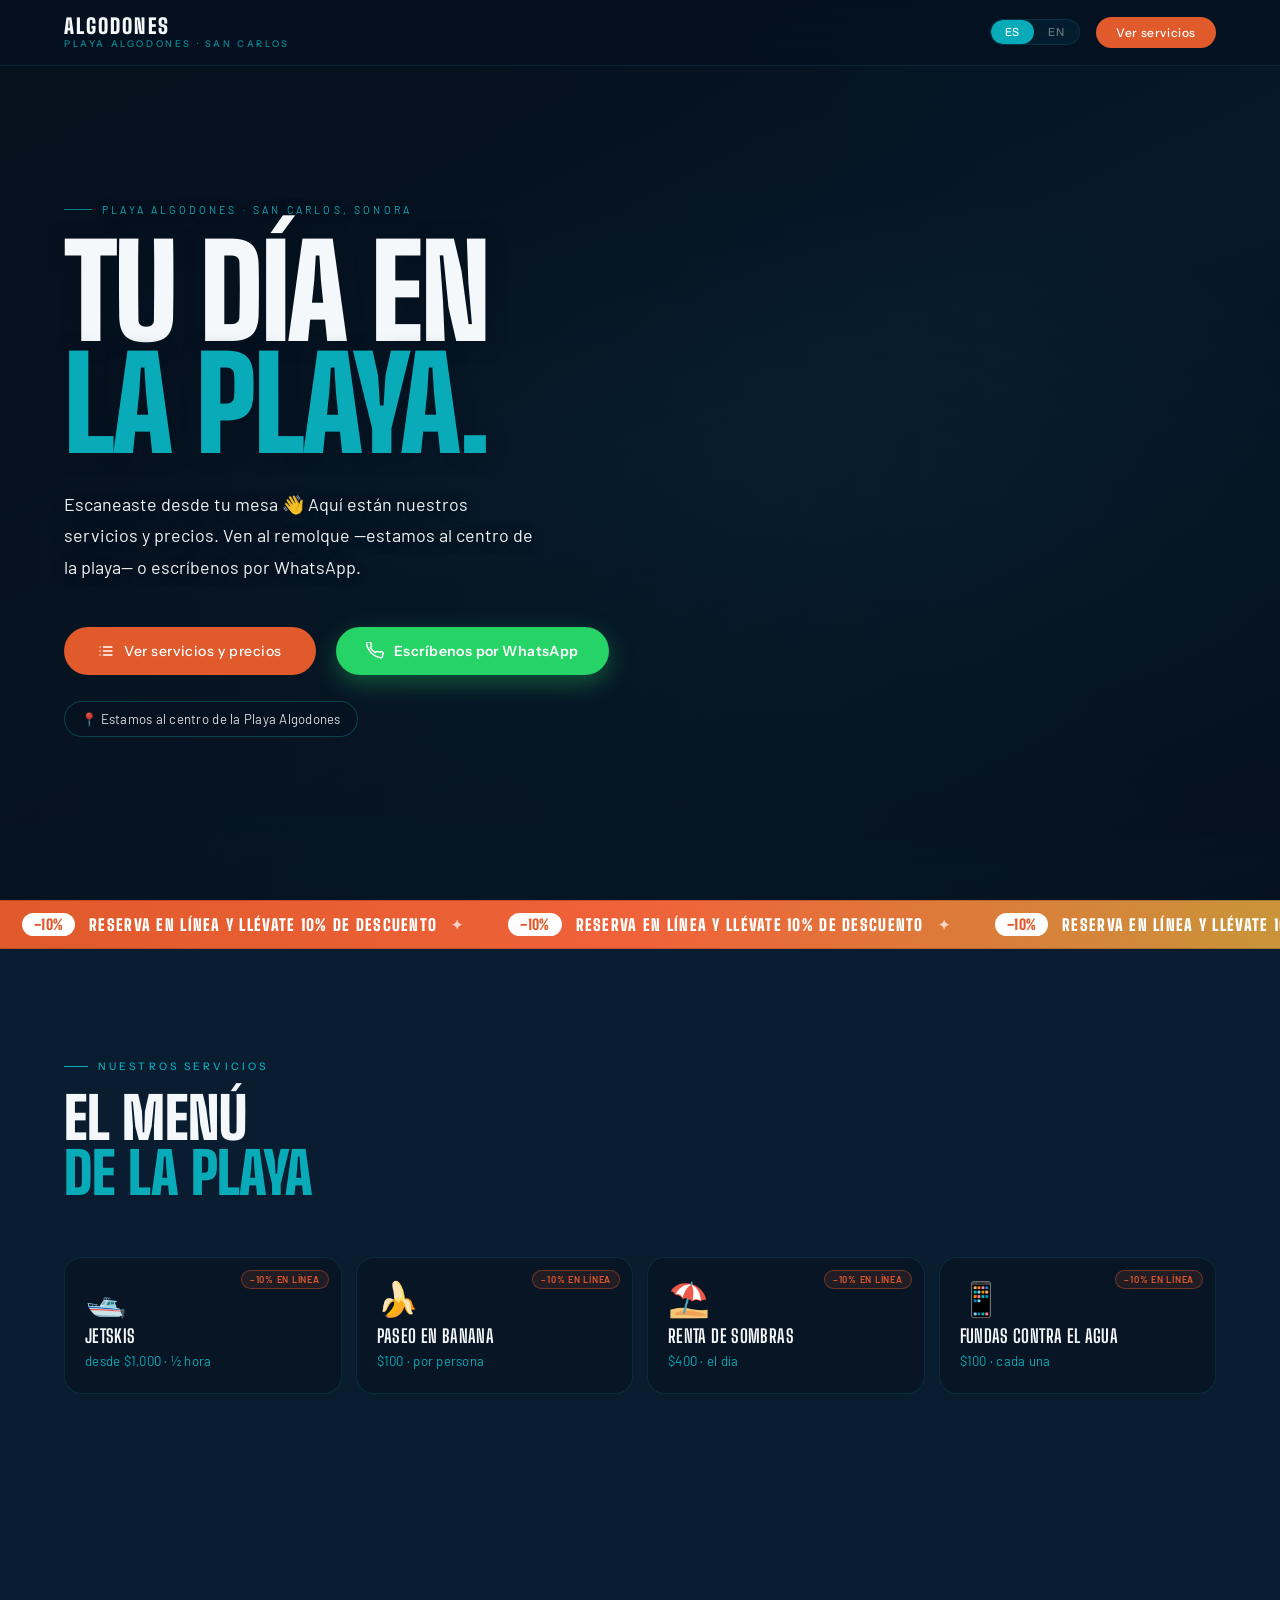
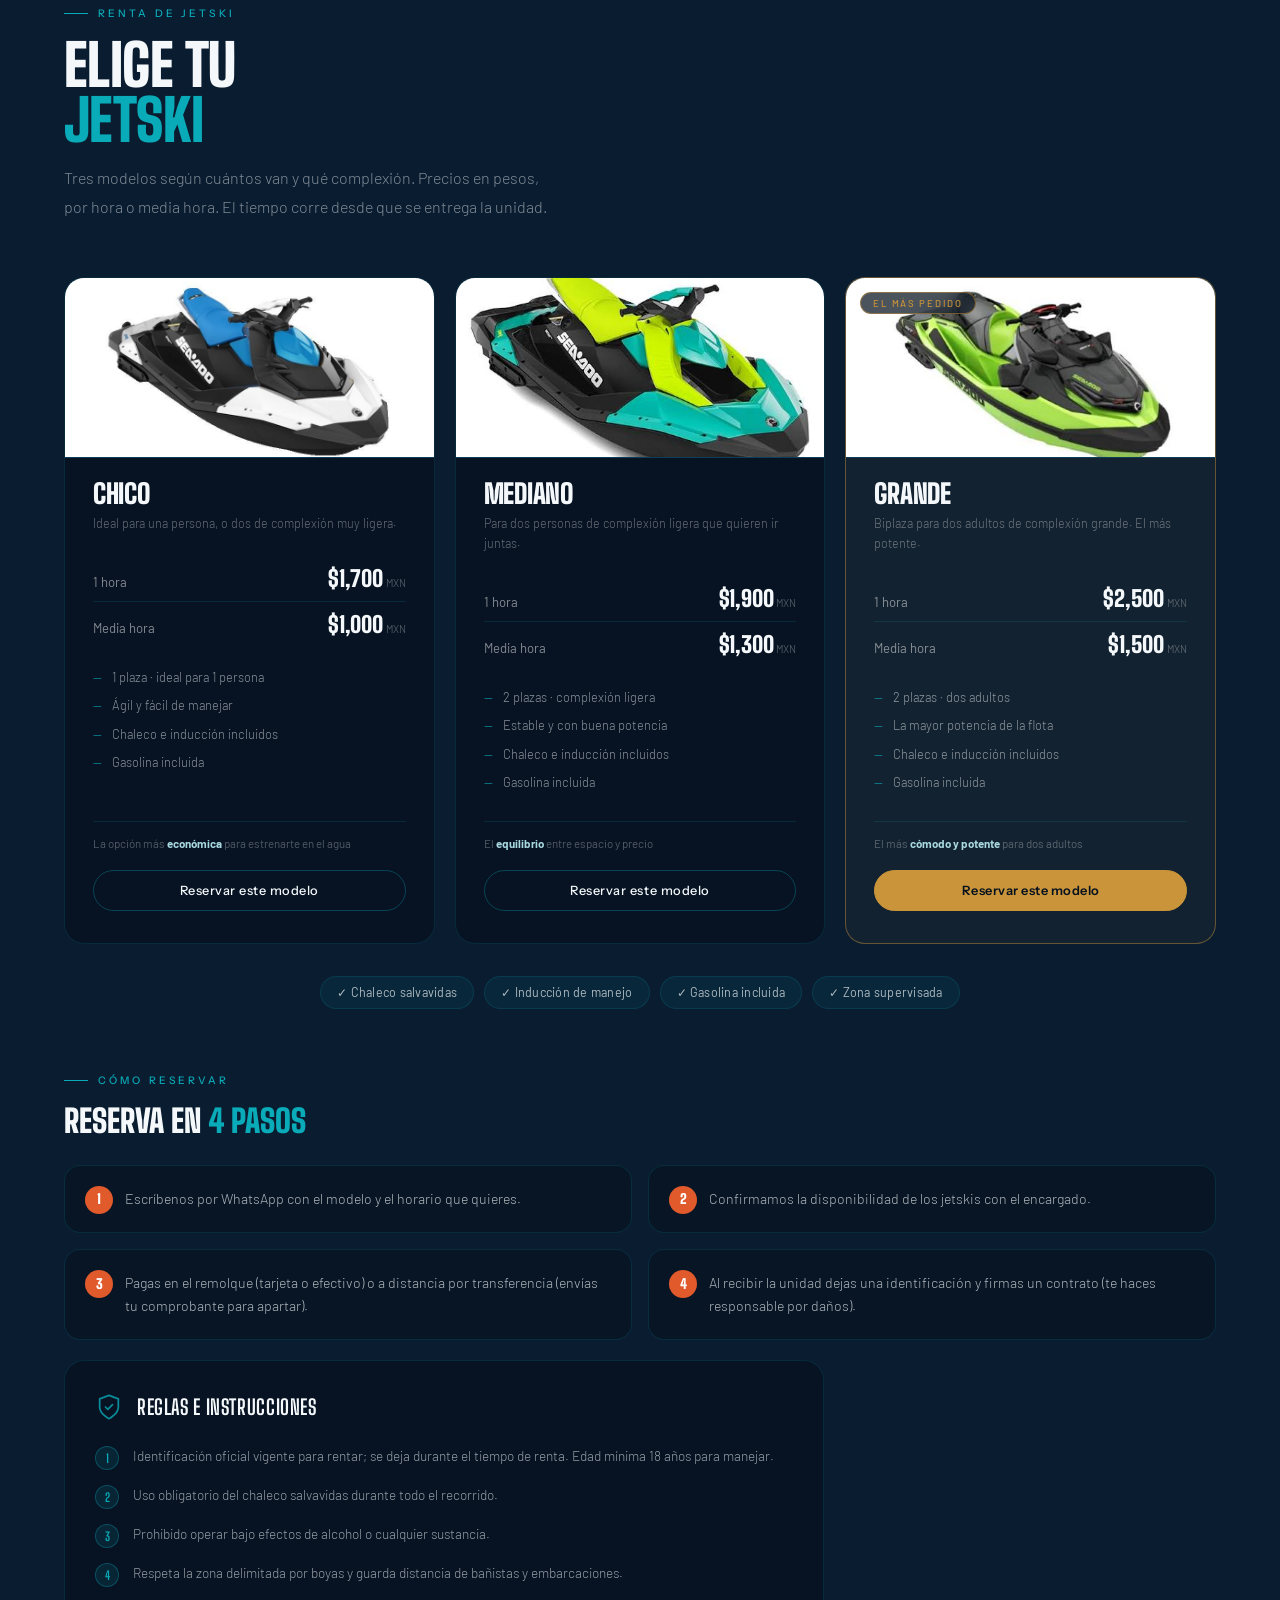
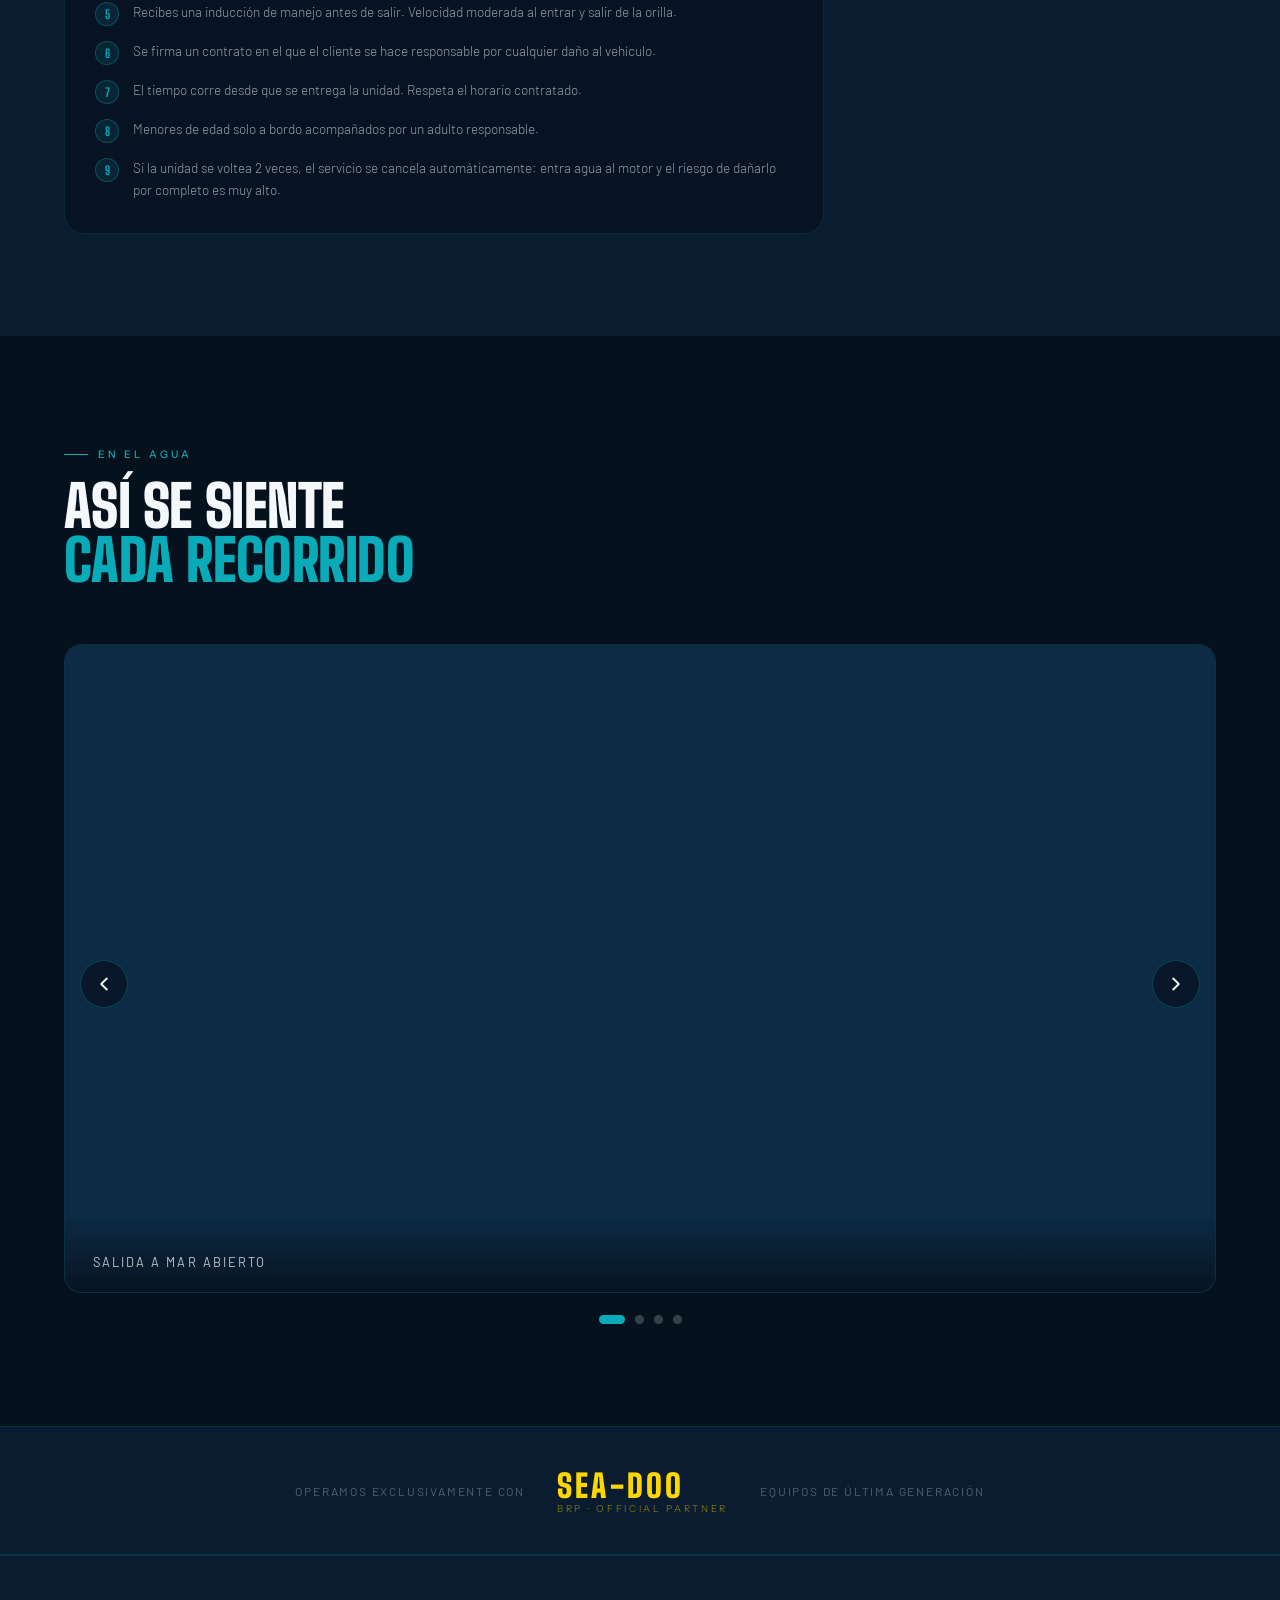
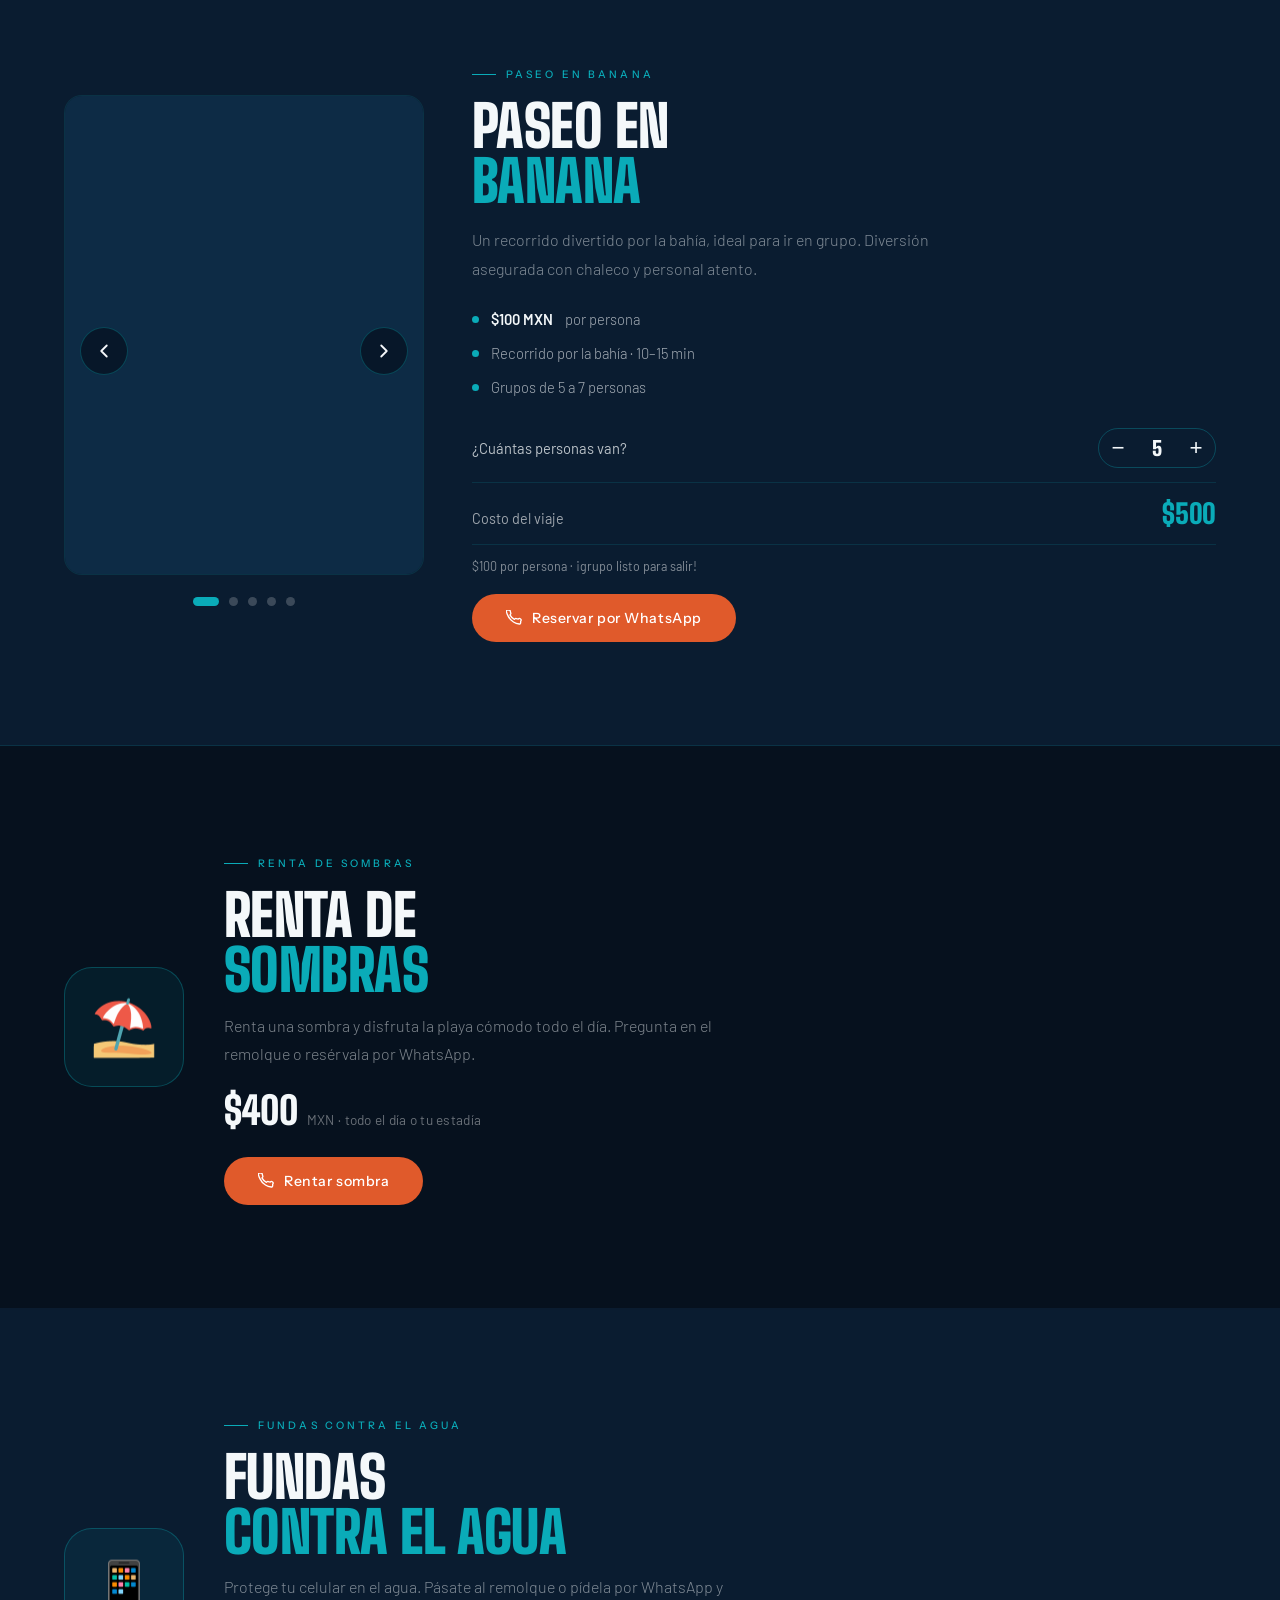
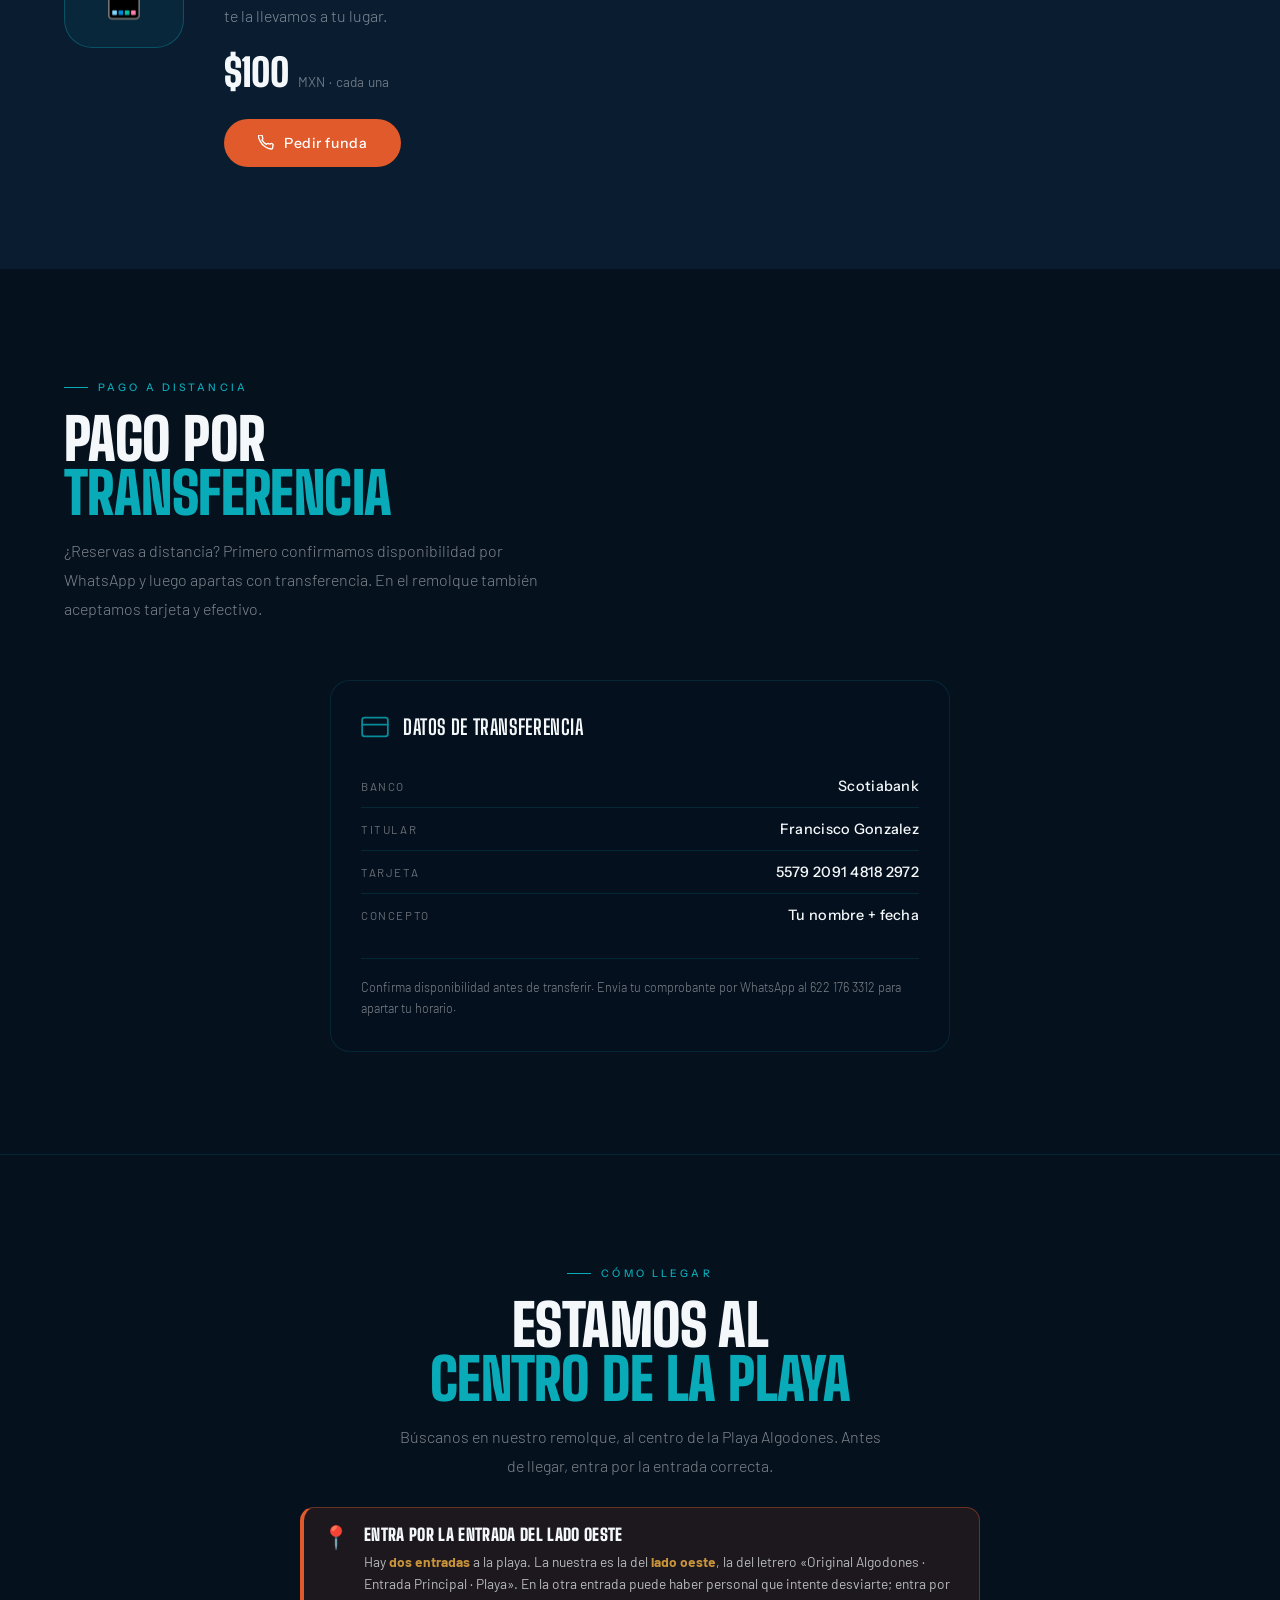
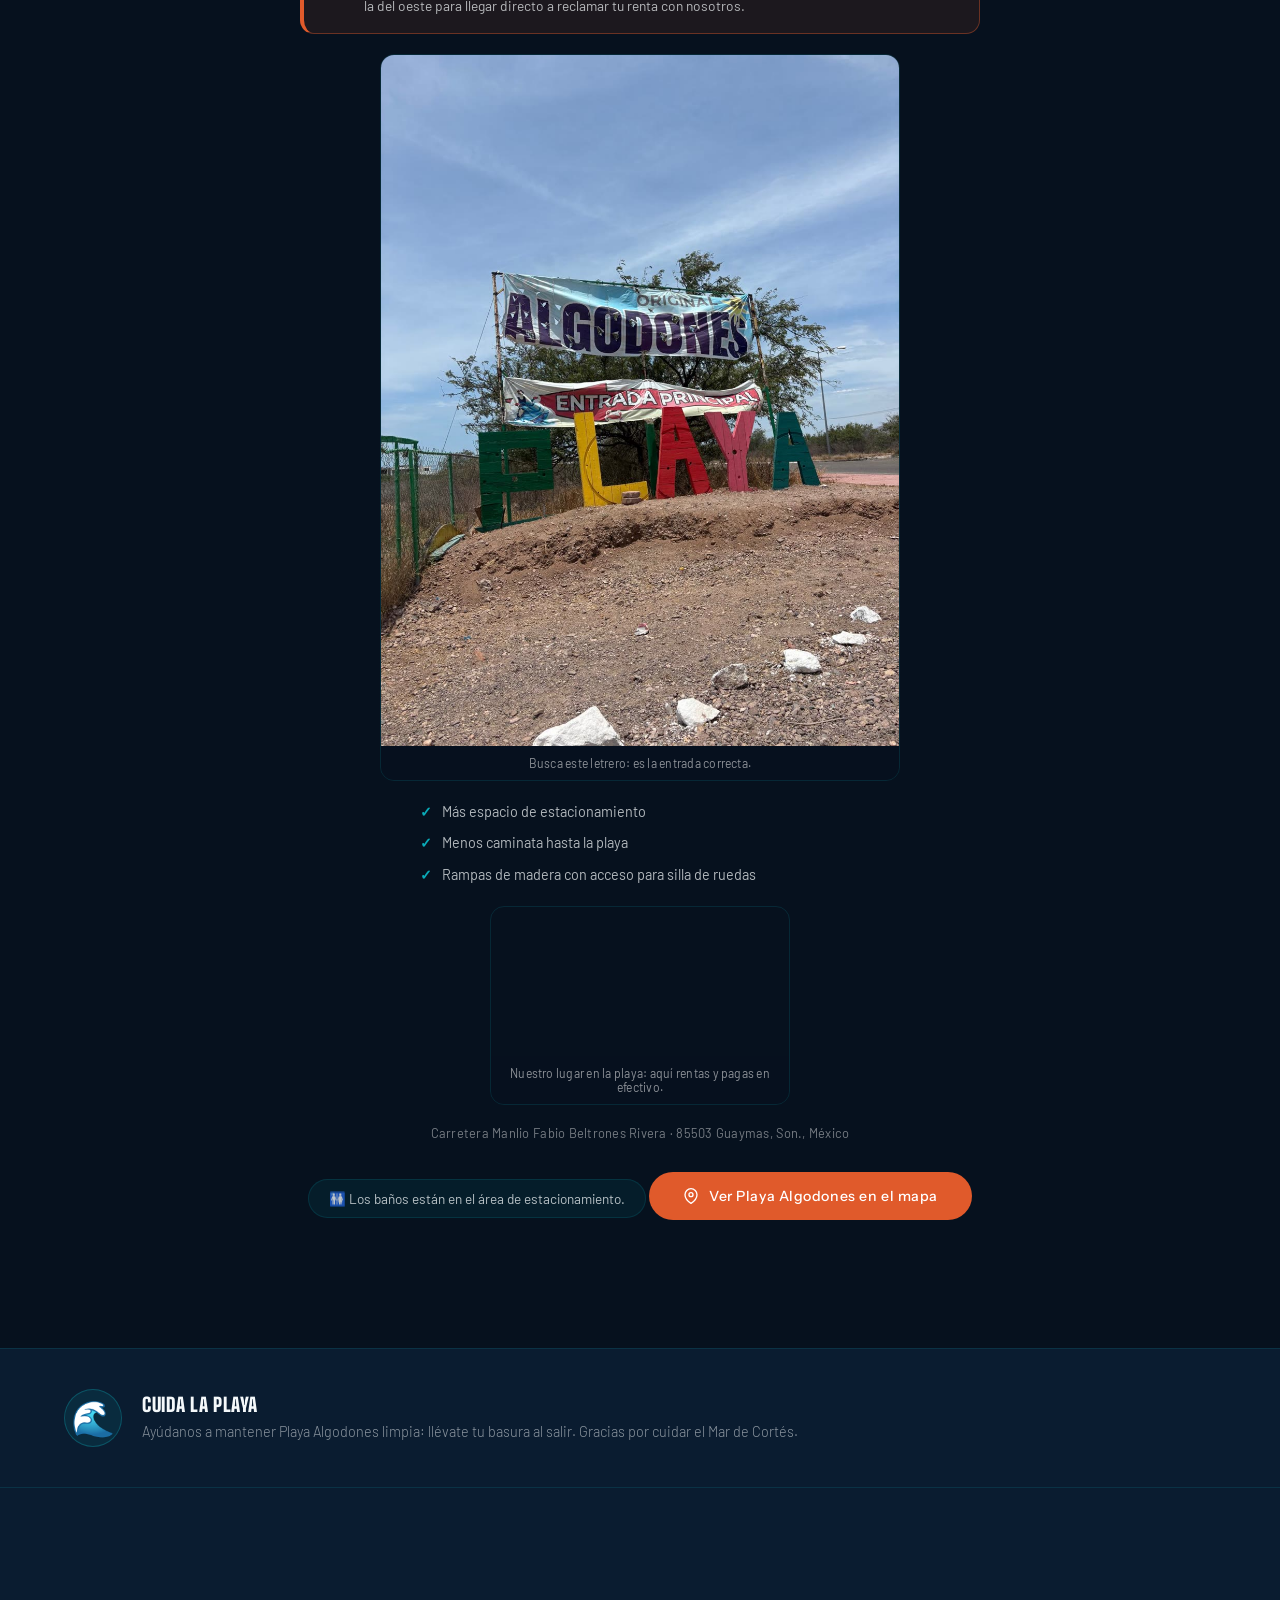
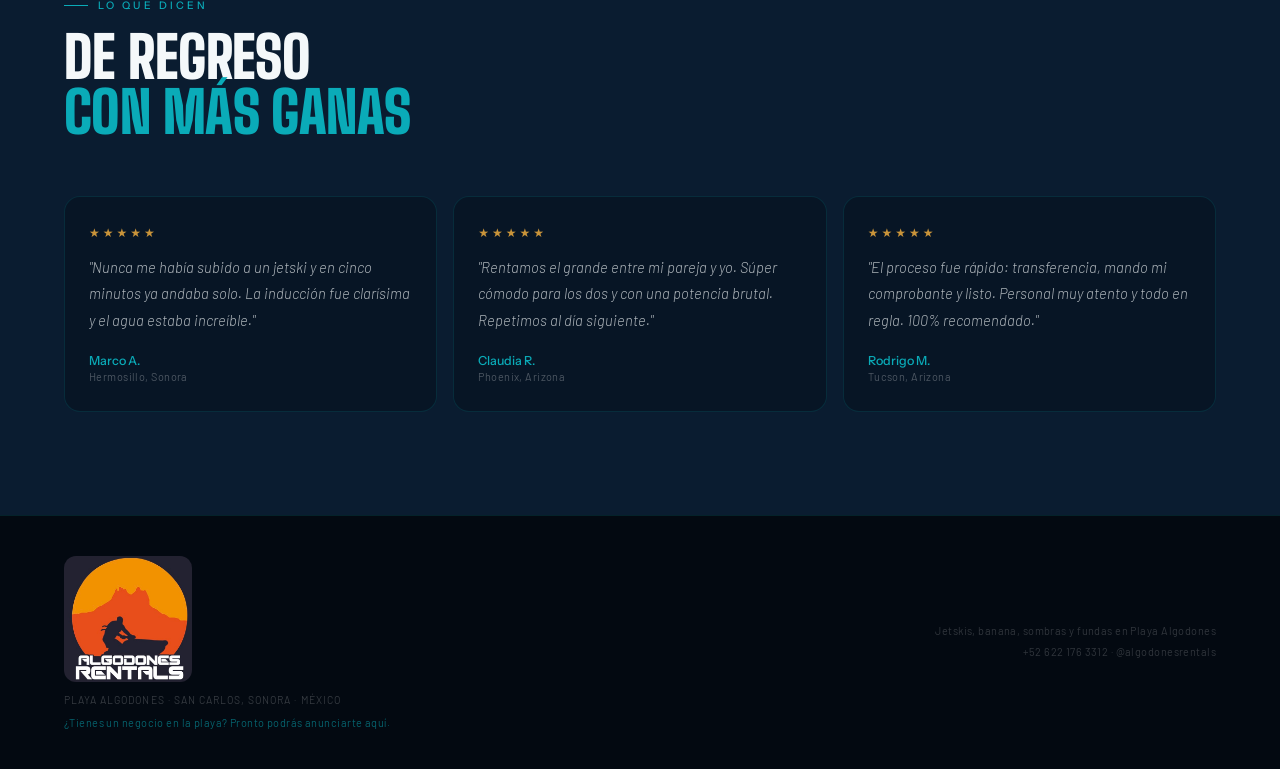
==== commit f1762b8f: "Datos de pago reales: Scotiabank (solo) + envio de comprobante - #pago: Banco Scotiabank, Titular Fr" ====
--- a/index.html
+++ b/index.html
@@ -8,7 +8,7 @@
     <link rel="preconnect" href="https://fonts.googleapis.com" />
     <link rel="preconnect" href="https://fonts.gstatic.com" crossorigin />
     <link href="https://fonts.googleapis.com/css2?family=Big+Shoulders+Display:wght@700;900&family=Barlow:ital,wght@0,300;0,400;0,500;1,300&family=Instrument+Sans:wght@300;400;500&display=swap" rel="stylesheet" />
-    <link rel="stylesheet" href="css/styles.css?v=13" />
+    <link rel="stylesheet" href="css/styles.css?v=14" />
 </head>
 <body>
 
@@ -381,10 +381,9 @@
                     <div class="pay-card-title" data-i18n="pay.card.title">Datos de transferencia</div>
                 </div>
                 <div class="pay-rows">
-                    <div class="pay-row"><span class="pay-lbl" data-i18n="pay.lbl.banco">Banco</span><span class="pay-val">[ BANCO ]</span></div>
-                    <div class="pay-row"><span class="pay-lbl" data-i18n="pay.lbl.titular">Titular</span><span class="pay-val">[ NOMBRE DEL TITULAR ]</span></div>
-                    <div class="pay-row"><span class="pay-lbl" data-i18n="pay.lbl.clabe">CLABE</span><span class="pay-val">[ 18 DÍGITOS ]</span></div>
-                    <div class="pay-row"><span class="pay-lbl" data-i18n="pay.lbl.cuenta">Tarjeta / Cuenta</span><span class="pay-val">[ NÚMERO ]</span></div>
+                    <div class="pay-row"><span class="pay-lbl" data-i18n="pay.lbl.banco">Banco</span><span class="pay-val">Scotiabank</span></div>
+                    <div class="pay-row"><span class="pay-lbl" data-i18n="pay.lbl.titular">Titular</span><span class="pay-val">Francisco Gonzalez</span></div>
+                    <div class="pay-row"><span class="pay-lbl" data-i18n="pay.lbl.cuenta">Tarjeta</span><span class="pay-val pay-num">5579 2091 4818 2972</span></div>
                     <div class="pay-row"><span class="pay-lbl" data-i18n="pay.lbl.concepto">Concepto</span><span class="pay-val" data-i18n="pay.val.concepto">Tu nombre + fecha</span></div>
                 </div>
                 <p class="pay-note" data-i18n="pay.note">Confirma disponibilidad antes de transferir. Envía tu comprobante por WhatsApp para apartar tu horario.</p>
@@ -567,7 +566,7 @@
     </div>
 </div>
 
-<script src="js/i18n.js?v=13"></script>
-<script src="js/main.js?v=13"></script>
+<script src="js/i18n.js?v=14"></script>
+<script src="js/main.js?v=14"></script>
 </body>
 </html>
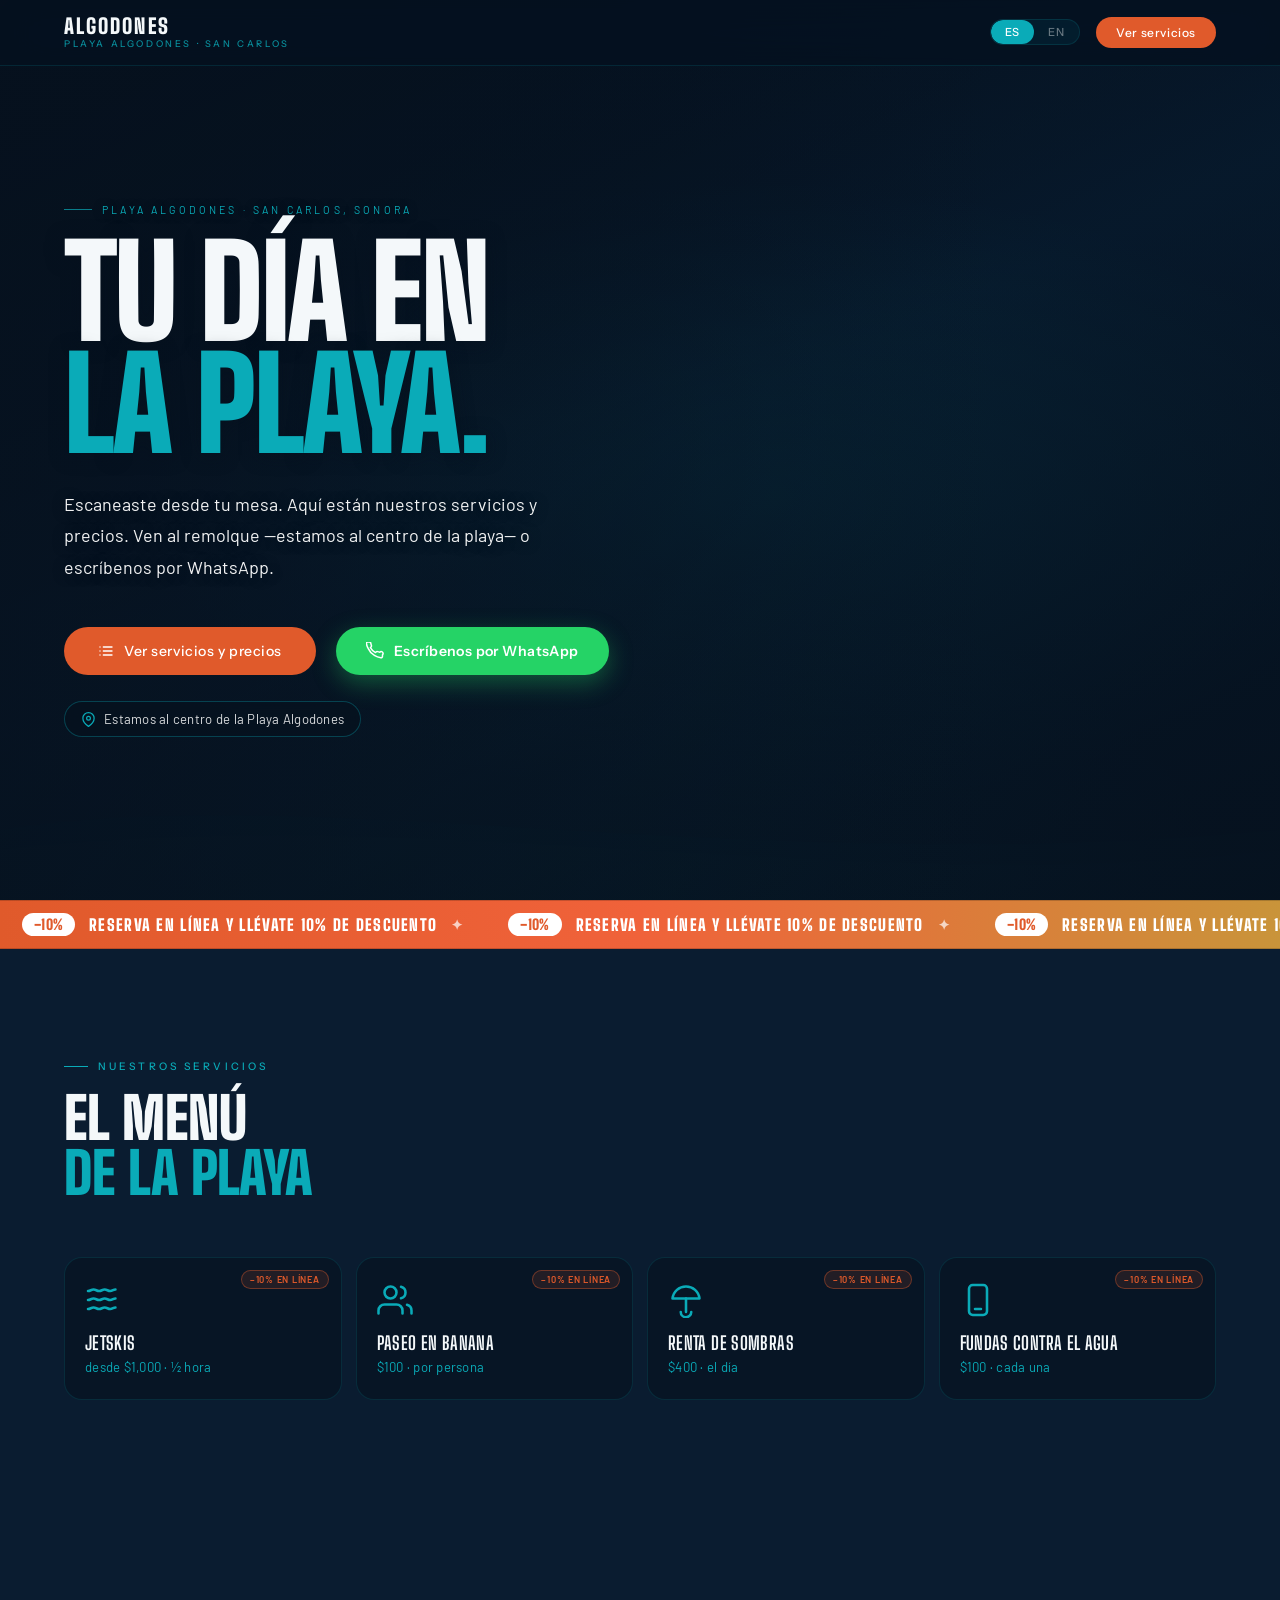
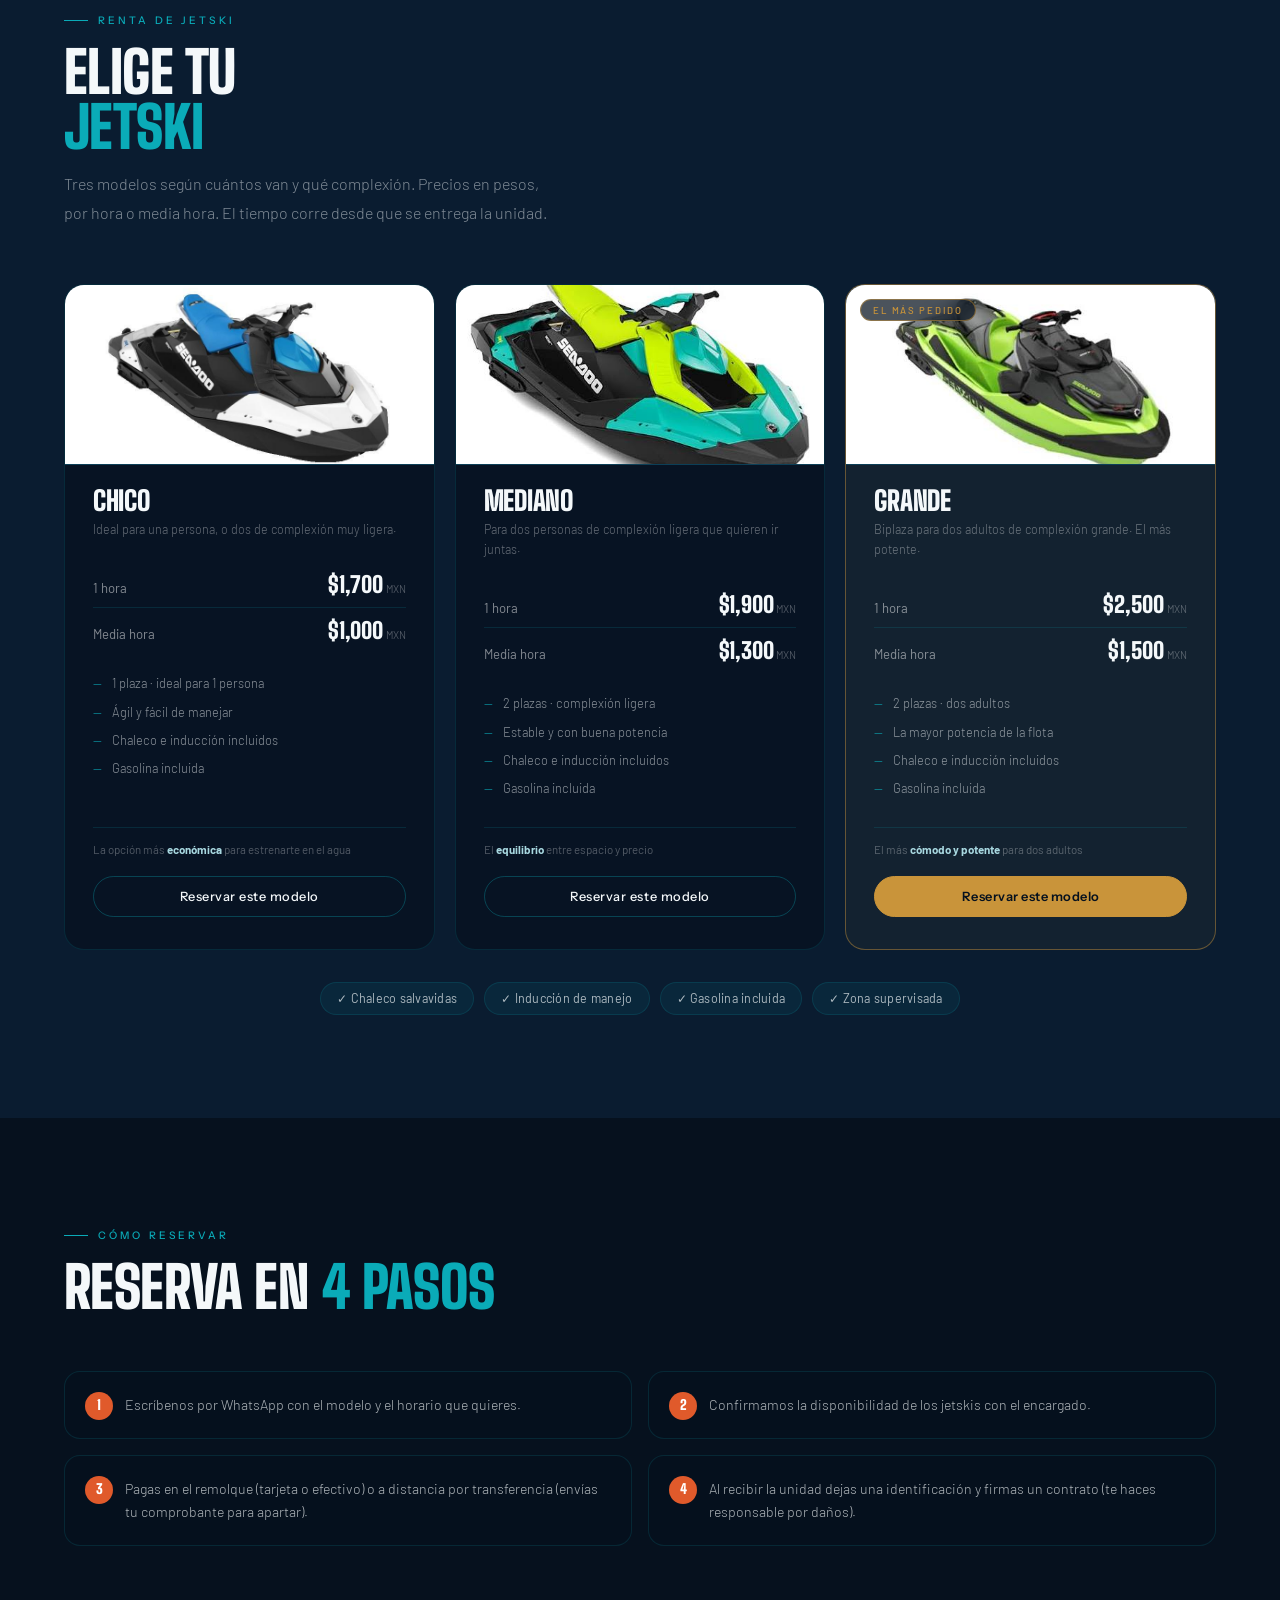
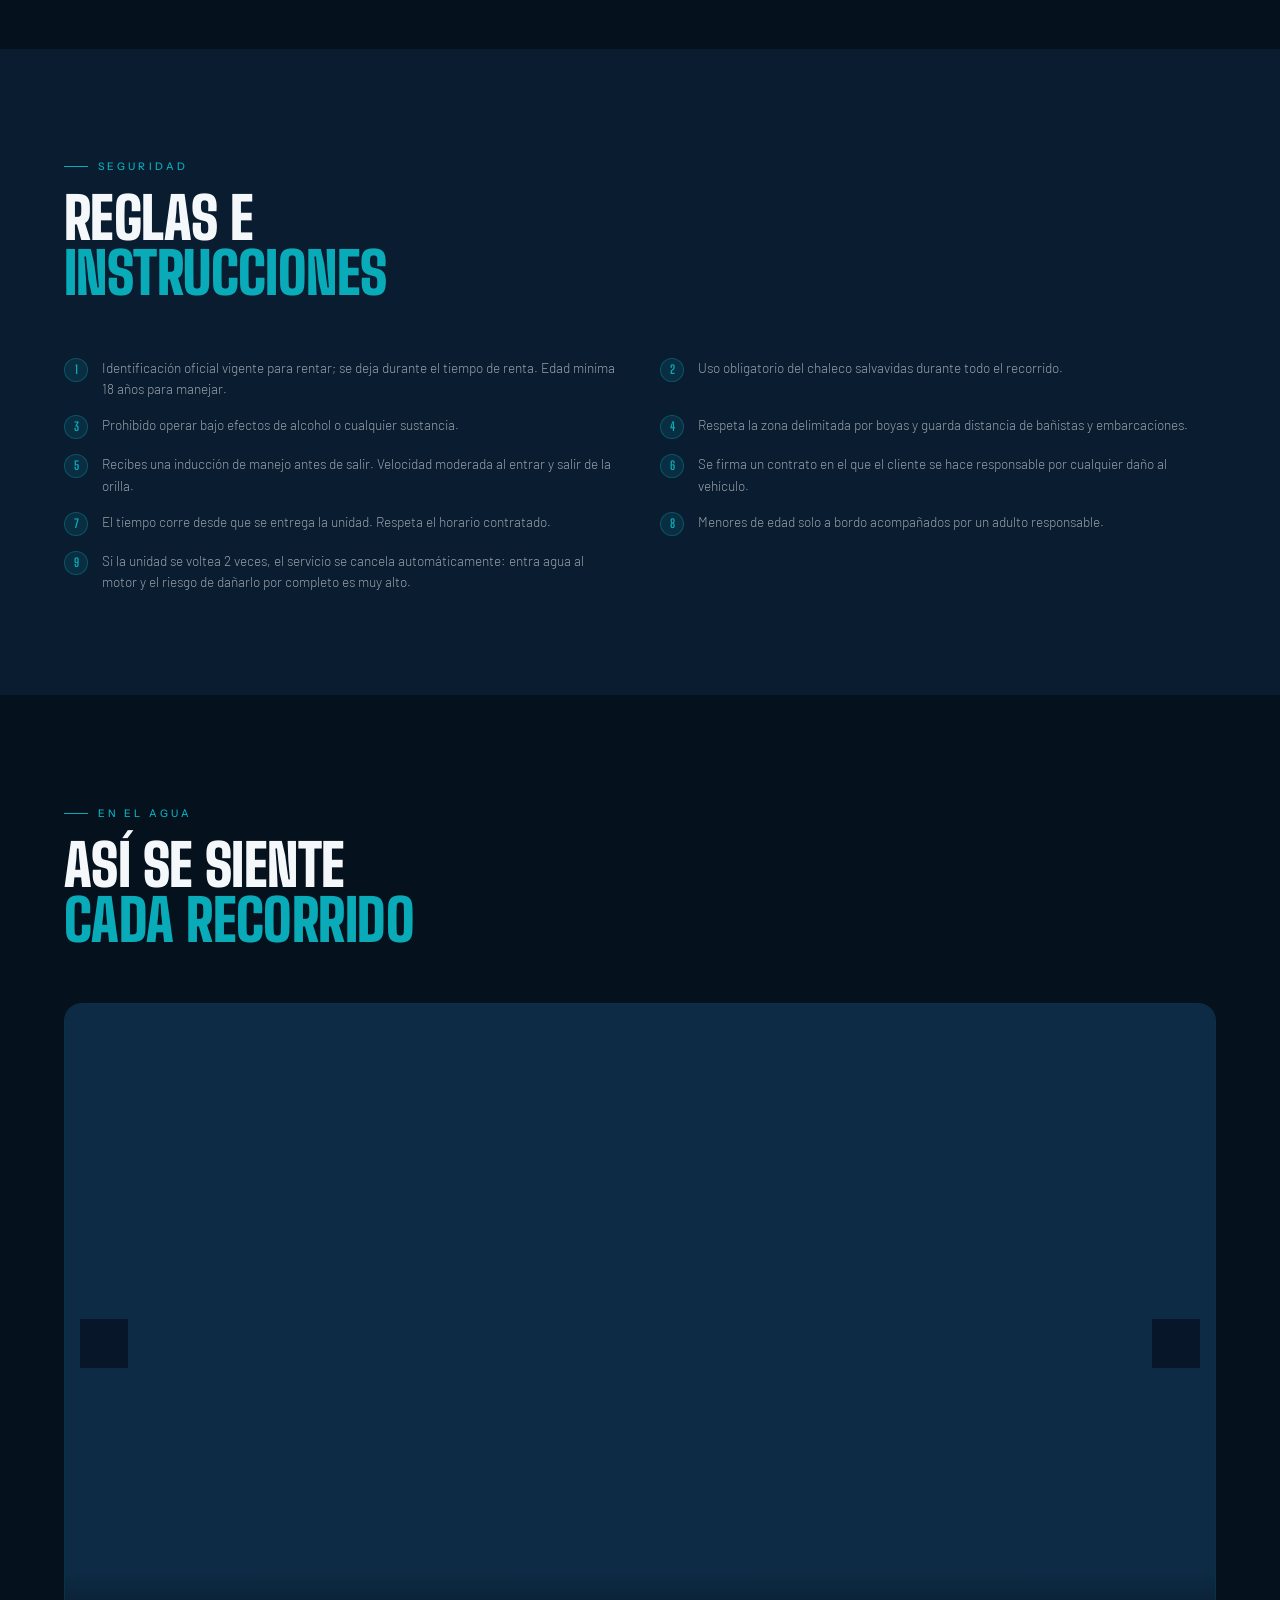
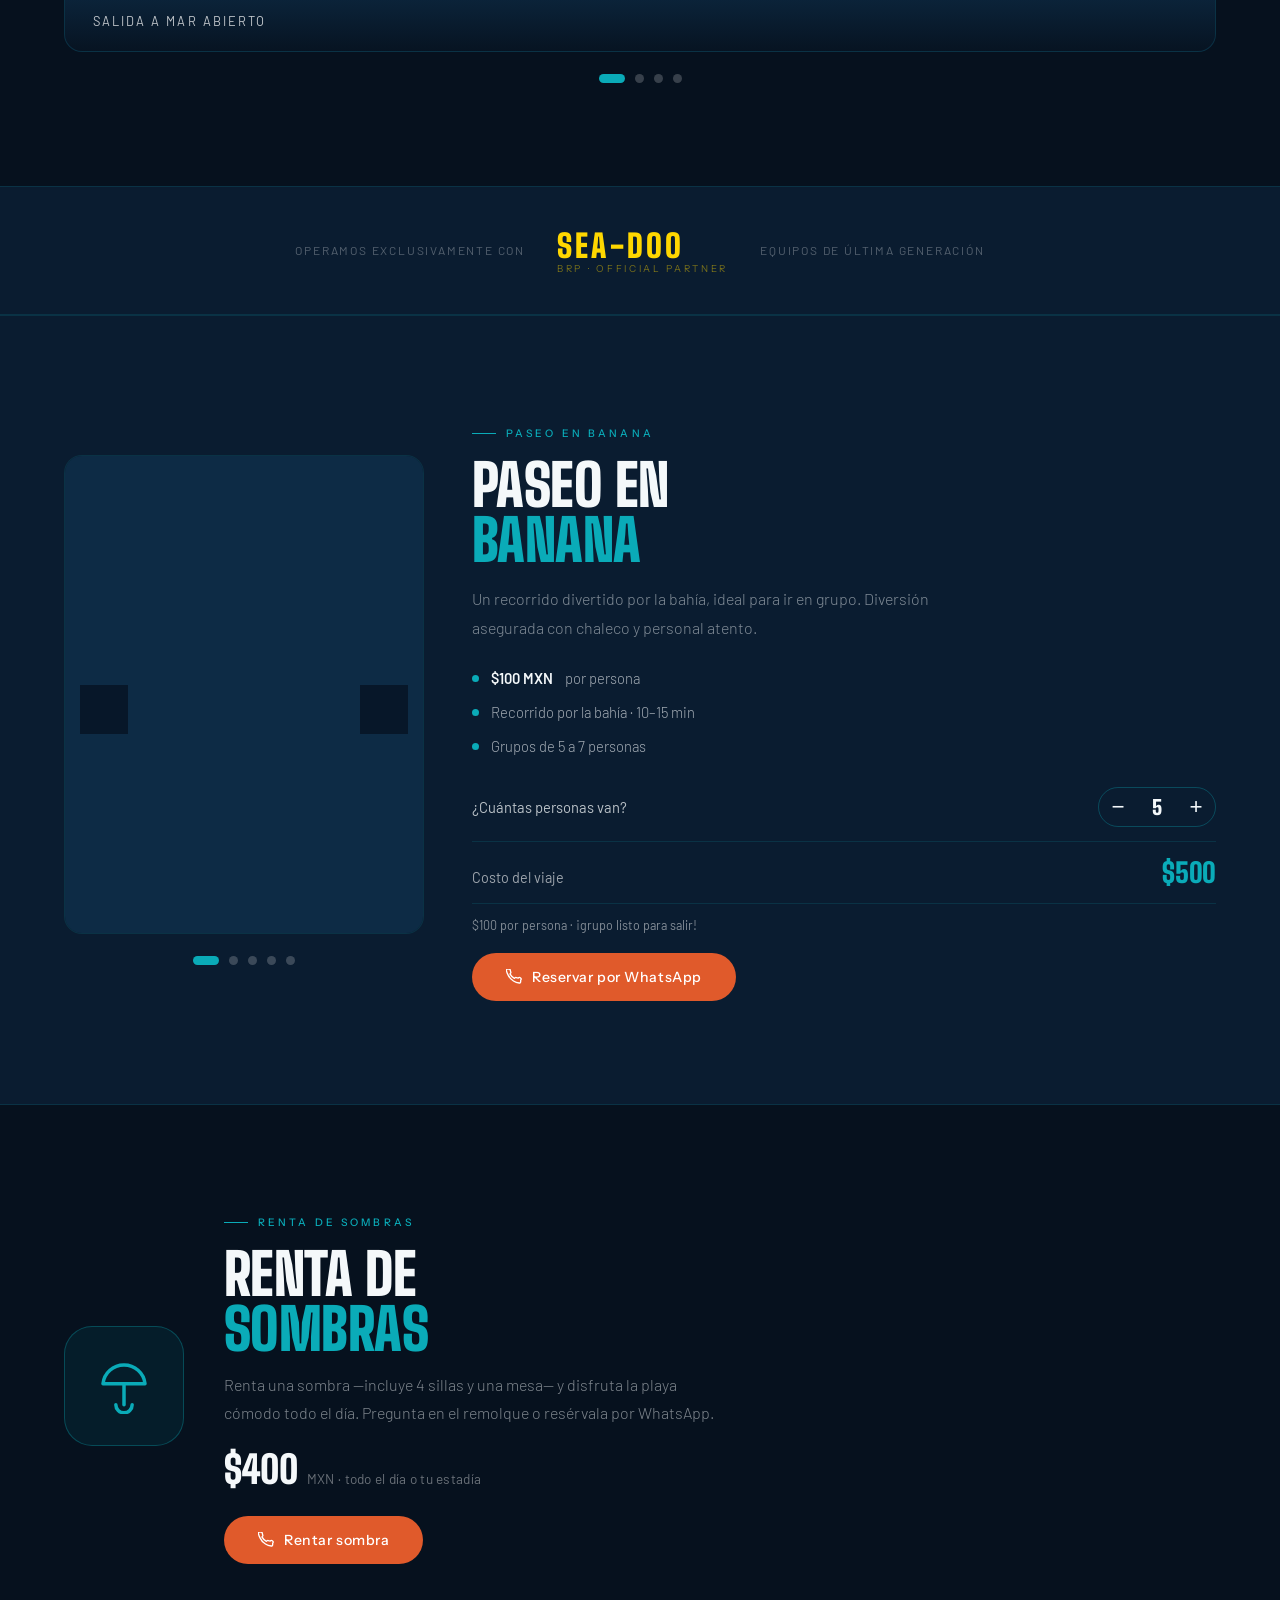
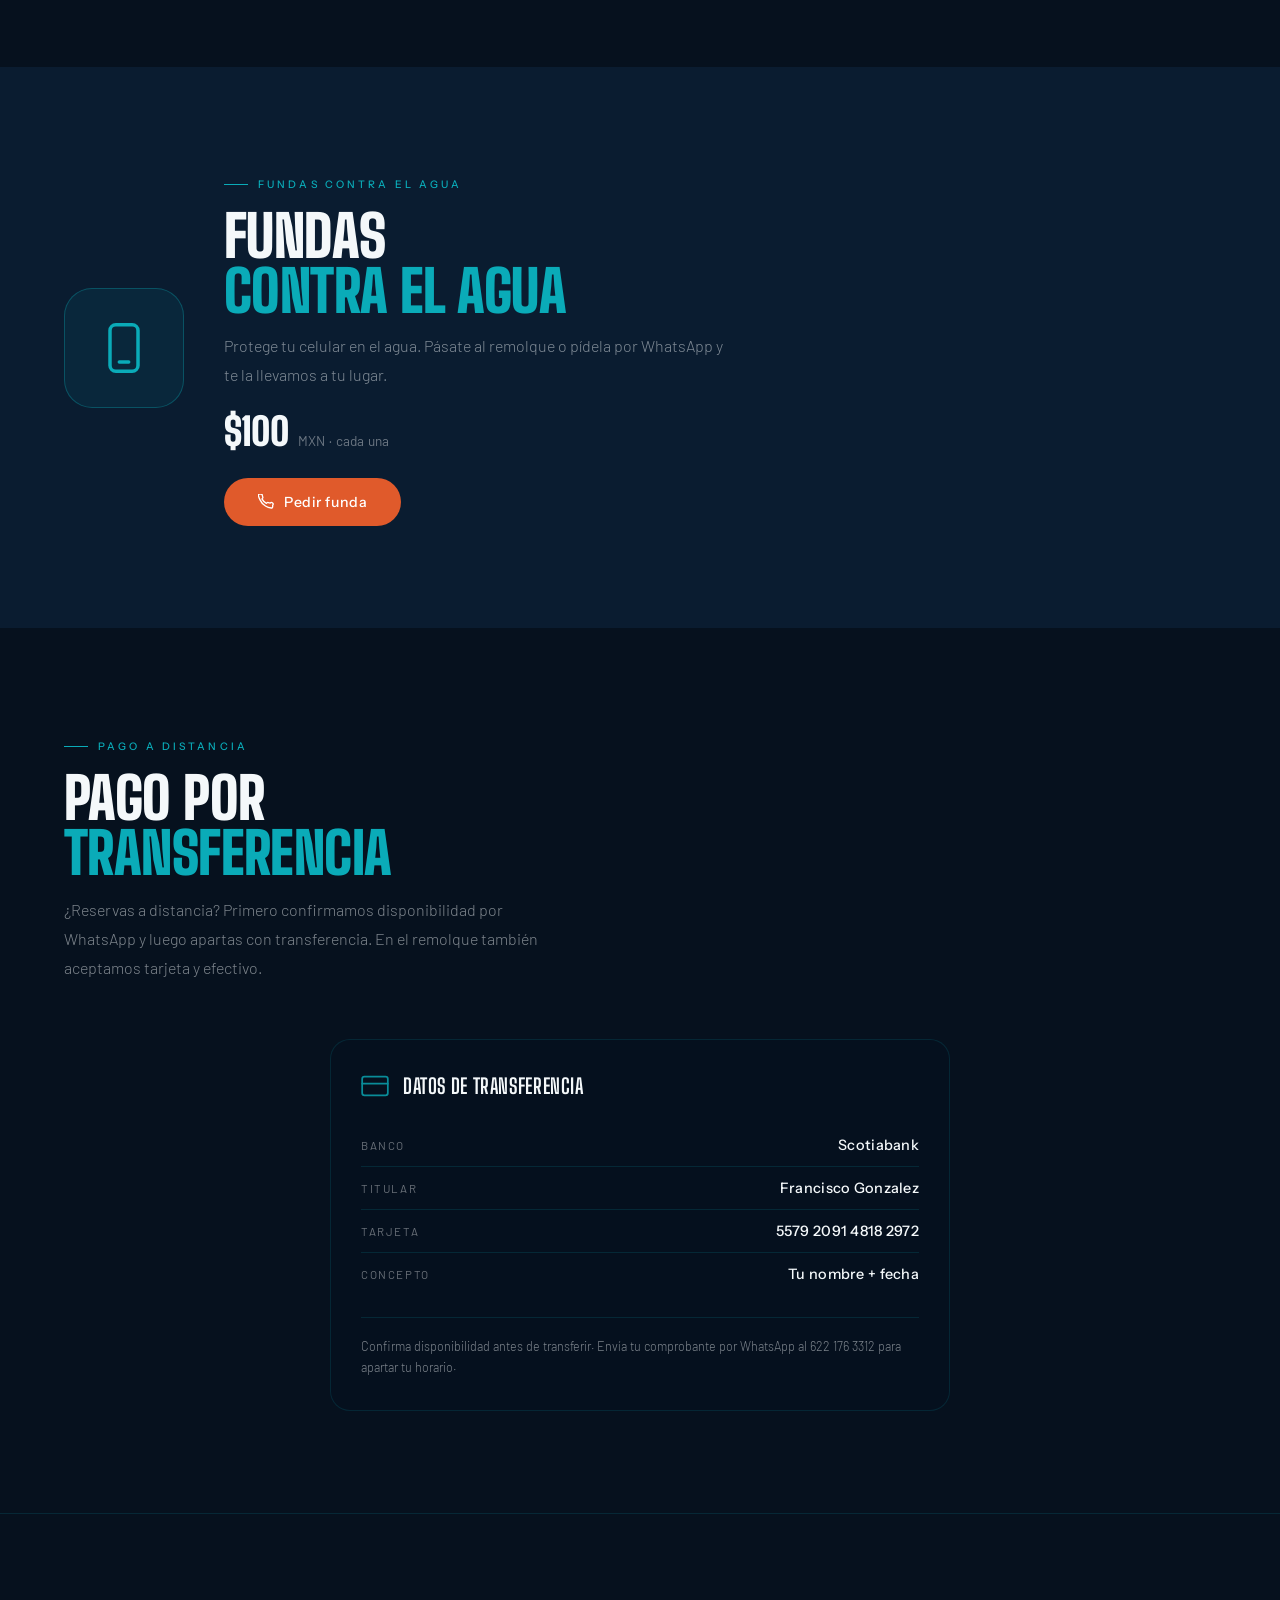
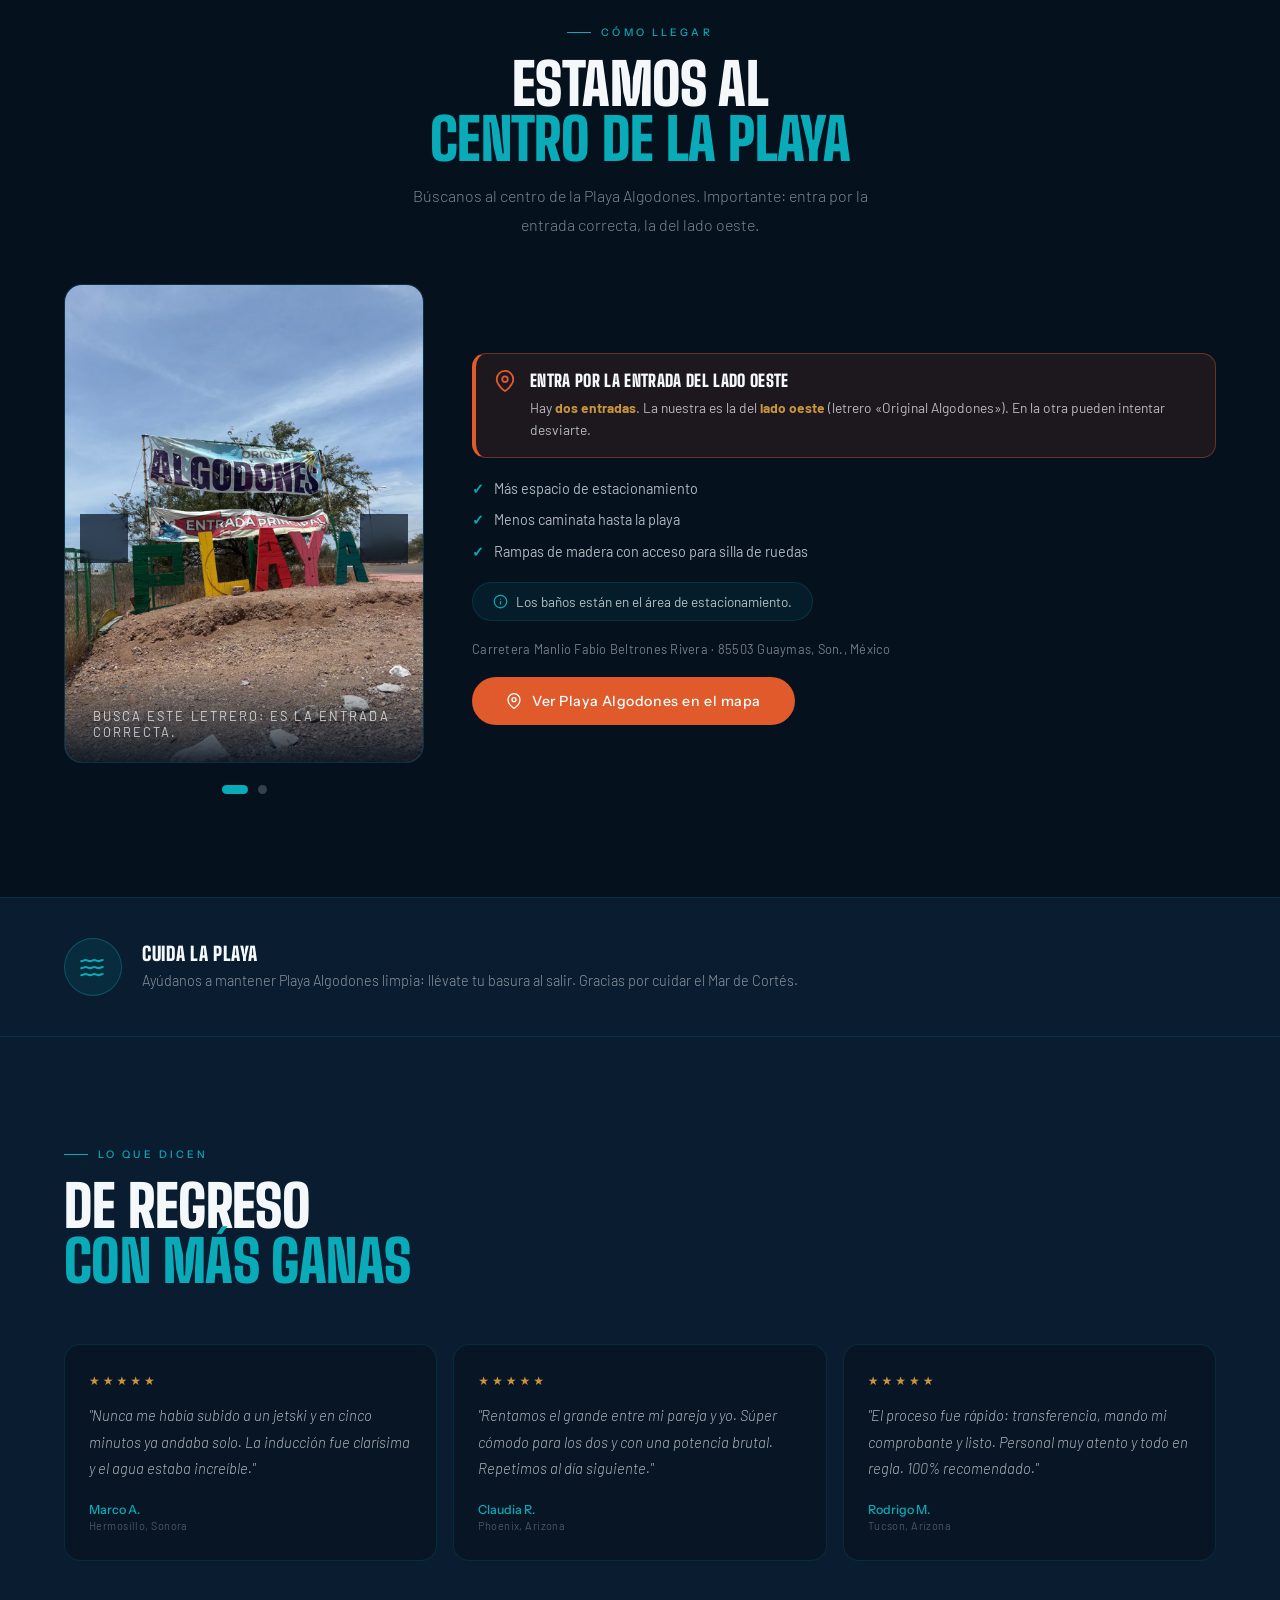
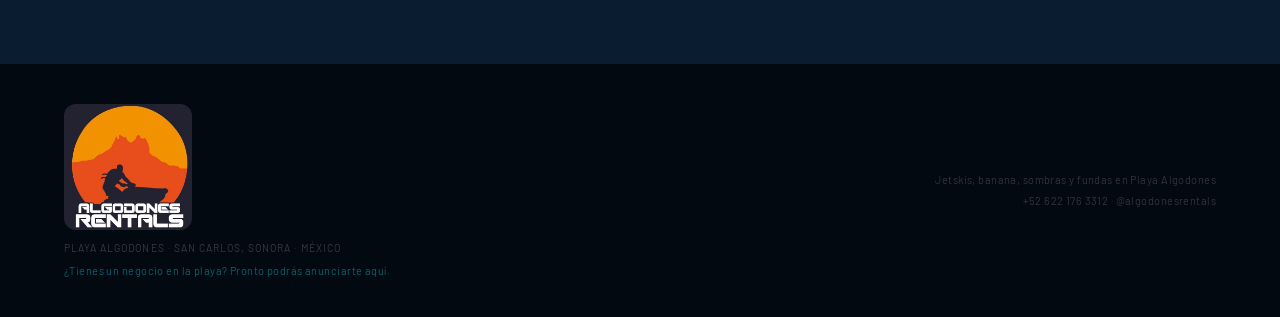
==== commit f09d11cc: "Pulido de diseño: SVGs en vez de emojis, remolque 2-col, pasos/reglas separados - Reemplaza todos lo" ====
--- a/index.html
+++ b/index.html
@@ -8,7 +8,7 @@
     <link rel="preconnect" href="https://fonts.googleapis.com" />
     <link rel="preconnect" href="https://fonts.gstatic.com" crossorigin />
     <link href="https://fonts.googleapis.com/css2?family=Big+Shoulders+Display:wght@700;900&family=Barlow:ital,wght@0,300;0,400;0,500;1,300&family=Instrument+Sans:wght@300;400;500&display=swap" rel="stylesheet" />
-    <link rel="stylesheet" href="css/styles.css?v=14" />
+    <link rel="stylesheet" href="css/styles.css?v=16" />
 </head>
 <body>
 
@@ -59,7 +59,7 @@
                 <span data-i18n="hero.secondary">Escríbenos por WhatsApp</span>
             </a>
         </div>
-        <div class="hero-locator" data-i18n="hero.locator">📍 Estamos al centro de la Playa Algodones</div>
+        <div class="hero-locator"><svg viewBox="0 0 24 24" fill="none" stroke="currentColor" stroke-width="2" stroke-linecap="round" stroke-linejoin="round"><path d="M21 10c0 7-9 13-9 13s-9-6-9-13a9 9 0 0118 0z"/><circle cx="12" cy="10" r="3"/></svg><span data-i18n="hero.locator">Estamos al centro de la Playa Algodones</span></div>
     </div>
 </section>
 
@@ -89,25 +89,25 @@
         <div class="service-menu reveal">
             <a href="#jetskis" class="service-card">
                 <span class="discount-tag" data-i18n="promo.tag">−10% en línea</span>
-                <div class="service-emoji">🛥️</div>
+                <div class="service-ico"><svg viewBox="0 0 24 24" fill="none" stroke="currentColor" stroke-width="1.7" stroke-linecap="round" stroke-linejoin="round"><path d="M2 6c1.6 0 2.1-1 3.7-1s2.1 1 3.7 1 2.1-1 3.7-1 2.1 1 3.7 1 2.1-1 3.5-1"/><path d="M2 12c1.6 0 2.1-1 3.7-1s2.1 1 3.7 1 2.1-1 3.7-1 2.1 1 3.7 1 2.1-1 3.5-1"/><path d="M2 18c1.6 0 2.1-1 3.7-1s2.1 1 3.7 1 2.1-1 3.7-1 2.1 1 3.7 1 2.1-1 3.5-1"/></svg></div>
                 <div class="service-name" data-i18n="menu.jetski.name">Jetskis</div>
                 <div class="service-price" data-i18n="menu.jetski.price">desde $1,000 · ½ hora</div>
             </a>
             <a href="#banana" class="service-card">
                 <span class="discount-tag" data-i18n="promo.tag">−10% en línea</span>
-                <div class="service-emoji">🍌</div>
+                <div class="service-ico"><svg viewBox="0 0 24 24" fill="none" stroke="currentColor" stroke-width="1.7" stroke-linecap="round" stroke-linejoin="round"><path d="M17 21v-2a4 4 0 00-4-4H5a4 4 0 00-4 4v2"/><circle cx="9" cy="7" r="4"/><path d="M23 21v-2a4 4 0 00-3-3.87M16 3.13a4 4 0 010 7.75"/></svg></div>
                 <div class="service-name" data-i18n="menu.banana.name">Paseo en banana</div>
                 <div class="service-price" data-i18n="menu.banana.price">$100 · por persona</div>
             </a>
             <a href="#sombras" class="service-card">
                 <span class="discount-tag" data-i18n="promo.tag">−10% en línea</span>
-                <div class="service-emoji">⛱️</div>
+                <div class="service-ico"><svg viewBox="0 0 24 24" fill="none" stroke="currentColor" stroke-width="1.7" stroke-linecap="round" stroke-linejoin="round"><path d="M12 3a9 9 0 019 8H3a9 9 0 019-8z"/><line x1="12" y1="11" x2="12" y2="20"/><path d="M8.5 20a3.5 3.5 0 007 0"/></svg></div>
                 <div class="service-name" data-i18n="menu.sombra.name">Renta de sombras</div>
                 <div class="service-price" data-i18n="menu.sombra.price">$400 · el día</div>
             </a>
             <a href="#fundas" class="service-card">
                 <span class="discount-tag" data-i18n="promo.tag">−10% en línea</span>
-                <div class="service-emoji">📱</div>
+                <div class="service-ico"><svg viewBox="0 0 24 24" fill="none" stroke="currentColor" stroke-width="1.7" stroke-linecap="round" stroke-linejoin="round"><rect x="6" y="2" width="12" height="20" rx="2.5"/><line x1="10" y1="18" x2="14" y2="18"/></svg></div>
                 <div class="service-name" data-i18n="menu.funda.name">Fundas contra el agua</div>
                 <div class="service-price" data-i18n="menu.funda.price">$100 · cada una</div>
             </a>
@@ -192,40 +192,43 @@
             <span class="jet-chip" data-i18n="jet.chip.3">✓ Zona supervisada</span>
         </div>
 
-        <!-- reservation steps -->
-        <div class="steps-block reveal">
-            <div class="steps-head">
-                <div class="eyebrow" data-i18n="steps.eyebrow">Cómo reservar</div>
-                <h3 class="steps-title" data-i18n="steps.title">Reserva en <em>4 pasos</em></h3>
-            </div>
-            <ol class="step-list">
-                <li data-i18n="steps.0">Escríbenos por WhatsApp con el modelo y el horario que quieres.</li>
-                <li data-i18n="steps.1">Confirmamos la disponibilidad de los jetskis con el encargado.</li>
-                <li data-i18n="steps.2">Pagas en el remolque (tarjeta o efectivo) o a distancia por transferencia (envías tu comprobante para apartar).</li>
-                <li data-i18n="steps.3">Al recibir la unidad dejas una identificación y firmas un contrato (te haces responsable por daños).</li>
-            </ol>
-        </div>
-
-        <!-- rules -->
-        <div class="rules-block reveal">
-            <div class="pay-card">
-                <div class="pay-card-head">
-                    <div class="inc-icon-svg"><svg viewBox="0 0 24 24"><path d="M12 22s8-4 8-10V5l-8-3-8 3v7c0 6 8 10 8 10z"/><polyline points="9 12 11 14 15 10"/></svg></div>
-                    <div class="pay-card-title" data-i18n="rules.title">Reglas e instrucciones</div>
-                </div>
-                <ul class="rule-list">
-                    <li data-i18n="rules.0">Identificación oficial vigente para rentar; se deja durante el tiempo de renta. Edad mínima 18 años para manejar.</li>
-                    <li data-i18n="rules.1">Uso obligatorio del chaleco salvavidas durante todo el recorrido.</li>
-                    <li data-i18n="rules.2">Prohibido operar bajo efectos de alcohol o cualquier sustancia.</li>
-                    <li data-i18n="rules.3">Respeta la zona delimitada por boyas y guarda distancia de bañistas y embarcaciones.</li>
-                    <li data-i18n="rules.4">Recibes una inducción de manejo antes de salir. Velocidad moderada al entrar y salir de la orilla.</li>
-                    <li data-i18n="rules.5">Se firma un contrato en el que el cliente se hace responsable por cualquier daño al vehículo.</li>
-                    <li data-i18n="rules.6">El tiempo corre desde que se entrega la unidad. Respeta el horario contratado.</li>
-                    <li data-i18n="rules.7">Menores de edad solo a bordo acompañados por un adulto responsable.</li>
-                    <li data-i18n="rules.8">Si la unidad se voltea 2 veces, el servicio se cancela automáticamente: entra agua al motor y el riesgo de dañarlo por completo es muy alto.</li>
-                </ul>
-            </div>
-        </div>
+    </div>
+</section>
+
+<!-- HOW TO BOOK (steps) -->
+<section class="section steps-section" id="pasos">
+    <div class="section-inner">
+        <div class="section-header reveal">
+            <div class="eyebrow" data-i18n="steps.eyebrow">Cómo reservar</div>
+            <h2 class="h2" data-i18n="steps.title">Reserva en <em>4 pasos</em></h2>
+        </div>
+        <ol class="step-list reveal">
+            <li data-i18n="steps.0">Escríbenos por WhatsApp con el modelo y el horario que quieres.</li>
+            <li data-i18n="steps.1">Confirmamos la disponibilidad de los jetskis con el encargado.</li>
+            <li data-i18n="steps.2">Pagas en el remolque (tarjeta o efectivo) o a distancia por transferencia (envías tu comprobante para apartar).</li>
+            <li data-i18n="steps.3">Al recibir la unidad dejas una identificación y firmas un contrato (te haces responsable por daños).</li>
+        </ol>
+    </div>
+</section>
+
+<!-- RULES -->
+<section class="section rules-section" id="reglas">
+    <div class="section-inner">
+        <div class="section-header reveal">
+            <div class="eyebrow" data-i18n="rules.eyebrow">Seguridad</div>
+            <h2 class="h2" data-i18n="rules.title2">Reglas e<br><em>instrucciones</em></h2>
+        </div>
+        <ul class="rule-list rule-grid reveal">
+            <li data-i18n="rules.0">Identificación oficial vigente para rentar; se deja durante el tiempo de renta. Edad mínima 18 años para manejar.</li>
+            <li data-i18n="rules.1">Uso obligatorio del chaleco salvavidas durante todo el recorrido.</li>
+            <li data-i18n="rules.2">Prohibido operar bajo efectos de alcohol o cualquier sustancia.</li>
+            <li data-i18n="rules.3">Respeta la zona delimitada por boyas y guarda distancia de bañistas y embarcaciones.</li>
+            <li data-i18n="rules.4">Recibes una inducción de manejo antes de salir. Velocidad moderada al entrar y salir de la orilla.</li>
+            <li data-i18n="rules.5">Se firma un contrato en el que el cliente se hace responsable por cualquier daño al vehículo.</li>
+            <li data-i18n="rules.6">El tiempo corre desde que se entrega la unidad. Respeta el horario contratado.</li>
+            <li data-i18n="rules.7">Menores de edad solo a bordo acompañados por un adulto responsable.</li>
+            <li data-i18n="rules.8">Si la unidad se voltea 2 veces, el servicio se cancela automáticamente: entra agua al motor y el riesgo de dañarlo por completo es muy alto.</li>
+        </ul>
     </div>
 </section>
 
@@ -335,7 +338,7 @@
 <!-- SOMBRAS -->
 <section class="section offer-section" id="sombras">
     <div class="section-inner offer reveal">
-        <div class="offer-icon">⛱️</div>
+        <div class="offer-icon"><svg viewBox="0 0 24 24" fill="none" stroke="currentColor" stroke-width="1.5" stroke-linecap="round" stroke-linejoin="round"><path d="M12 3a9 9 0 019 8H3a9 9 0 019-8z"/><line x1="12" y1="11" x2="12" y2="20"/><path d="M8.5 20a3.5 3.5 0 007 0"/></svg></div>
         <div class="offer-body">
             <div class="eyebrow" data-i18n="sombra.eyebrow">Renta de sombras</div>
             <h2 class="h2" data-i18n="sombra.title">Renta de<br><em>sombras</em></h2>
@@ -352,7 +355,7 @@
 <!-- FUNDAS -->
 <section class="section offer-section offer-alt" id="fundas">
     <div class="section-inner offer reveal">
-        <div class="offer-icon">📱</div>
+        <div class="offer-icon"><svg viewBox="0 0 24 24" fill="none" stroke="currentColor" stroke-width="1.5" stroke-linecap="round" stroke-linejoin="round"><rect x="6" y="2" width="12" height="20" rx="2.5"/><line x1="10" y1="18" x2="14" y2="18"/></svg></div>
         <div class="offer-body">
             <div class="eyebrow" data-i18n="funda.eyebrow">Fundas contra el agua</div>
             <h2 class="h2" data-i18n="funda.title">Fundas<br><em>contra el agua</em></h2>
@@ -394,48 +397,69 @@
 
 <!-- REMOLQUE / HOW TO FIND US -->
 <section class="section remolque-section" id="remolque">
-    <div class="section-inner reveal remolque-inner">
-        <div class="eyebrow" data-i18n="rem.eyebrow">Cómo llegar</div>
-        <h2 class="h2" data-i18n="rem.title">Estamos al<br><em>centro de la playa</em></h2>
-        <p class="body-text" data-i18n="rem.body">Búscanos en nuestro remolque, al centro de la Playa Algodones. Antes de llegar, entra por la entrada correcta.</p>
-
-        <div class="rem-alert">
-            <div class="rem-alert-icon">📍</div>
-            <div class="rem-alert-body">
-                <div class="rem-alert-title" data-i18n="rem.entrance.title">Entra por la entrada del lado OESTE</div>
-                <p class="rem-alert-text" data-i18n="rem.entrance.body">Hay <strong>dos entradas</strong> a la playa. La nuestra es la del <strong>lado oeste</strong>, la del letrero «Original Algodones · Entrada Principal · Playa». En la otra entrada puede haber personal que intente desviarte; entra por la del oeste para llegar directo a reclamar tu renta con nosotros.</p>
-            </div>
-        </div>
-
-        <figure class="rem-photo">
-            <img src="assets/entrada.jpg?v=8" alt="Entrada correcta a Playa Algodones (lado oeste)">
-            <figcaption data-i18n="rem.entrance.caption">Busca este letrero: es la entrada correcta.</figcaption>
-        </figure>
-
-        <ul class="rem-benefits">
-            <li data-i18n="rem.ben.0">Más espacio de estacionamiento</li>
-            <li data-i18n="rem.ben.1">Menos caminata hasta la playa</li>
-            <li data-i18n="rem.ben.2">Rampas de madera con acceso para silla de ruedas</li>
-        </ul>
-
-        <figure class="rem-photo rem-video">
-            <video autoplay muted loop playsinline><source src="assets/remolque.mp4?v=9" type="video/mp4"></video>
-            <figcaption data-i18n="rem.video.caption">Nuestro lugar en la playa: aquí rentas y pagas en efectivo.</figcaption>
-        </figure>
-
-        <div class="rem-address" data-i18n="rem.address">Carretera Manlio Fabio Beltrones Rivera · 85503 Guaymas, Son., México</div>
-        <div class="rem-bath" data-i18n="rem.bath">🚻 Los baños están en el área de estacionamiento.</div>
-        <a href="https://www.google.com/maps/search/?api=1&query=Playa+Algodones+San+Carlos+Sonora" target="_blank" rel="noopener" class="btn-primary">
-            <svg viewBox="0 0 24 24" fill="none" stroke="currentColor" stroke-width="2" stroke-linecap="round" stroke-linejoin="round"><path d="M21 10c0 7-9 13-9 13s-9-6-9-13a9 9 0 0118 0z"/><circle cx="12" cy="10" r="3"/></svg>
-            <span data-i18n="rem.cta">Ver Playa Algodones en el mapa</span>
-        </a>
+    <div class="section-inner">
+        <div class="section-header reveal remolque-head">
+            <div class="eyebrow" data-i18n="rem.eyebrow">Cómo llegar</div>
+            <h2 class="h2" data-i18n="rem.title">Estamos al<br><em>centro de la playa</em></h2>
+            <p class="body-text" data-i18n="rem.body">Búscanos al centro de la Playa Algodones. Importante: entra por la entrada correcta, la del lado oeste.</p>
+        </div>
+
+        <div class="rem-grid reveal">
+            <!-- media slider: sign photo + location video -->
+            <div class="rem-media carousel">
+                <div class="carousel-viewport">
+                    <div class="carousel-track">
+                        <div class="carousel-slide">
+                            <img src="assets/entrada.jpg?v=8" alt="Entrada correcta a Playa Algodones (lado oeste)" loading="lazy">
+                            <div class="carousel-caption" data-i18n="rem.entrance.caption">Busca este letrero: es la entrada correcta.</div>
+                        </div>
+                        <div class="carousel-slide">
+                            <video autoplay muted loop playsinline><source src="assets/remolque.mp4?v=9" type="video/mp4"></video>
+                            <div class="carousel-caption" data-i18n="rem.video.caption">Nuestro lugar en la playa: aquí rentas y pagas en efectivo.</div>
+                        </div>
+                    </div>
+                </div>
+                <button class="carousel-btn prev" aria-label="Anterior">
+                    <svg viewBox="0 0 24 24" fill="none" stroke="currentColor" stroke-width="2" stroke-linecap="round" stroke-linejoin="round"><polyline points="15 18 9 12 15 6"/></svg>
+                </button>
+                <button class="carousel-btn next" aria-label="Siguiente">
+                    <svg viewBox="0 0 24 24" fill="none" stroke="currentColor" stroke-width="2" stroke-linecap="round" stroke-linejoin="round"><polyline points="9 18 15 12 9 6"/></svg>
+                </button>
+                <div class="carousel-dots"></div>
+            </div>
+
+            <!-- info -->
+            <div class="rem-info">
+                <div class="rem-alert">
+                    <div class="rem-alert-icon"><svg viewBox="0 0 24 24" fill="none" stroke="currentColor" stroke-width="2" stroke-linecap="round" stroke-linejoin="round"><path d="M21 10c0 7-9 13-9 13s-9-6-9-13a9 9 0 0118 0z"/><circle cx="12" cy="10" r="3"/></svg></div>
+                    <div class="rem-alert-body">
+                        <div class="rem-alert-title" data-i18n="rem.entrance.title">Entra por la entrada del lado OESTE</div>
+                        <p class="rem-alert-text" data-i18n="rem.entrance.body">Hay <strong>dos entradas</strong>. La nuestra es la del <strong>lado oeste</strong> (letrero «Original Algodones»). En la otra pueden intentar desviarte.</p>
+                    </div>
+                </div>
+
+                <ul class="rem-benefits">
+                    <li data-i18n="rem.ben.0">Más espacio de estacionamiento</li>
+                    <li data-i18n="rem.ben.1">Menos caminata hasta la playa</li>
+                    <li data-i18n="rem.ben.2">Rampas de madera con acceso para silla de ruedas</li>
+                </ul>
+
+                <div class="rem-bath"><svg viewBox="0 0 24 24" fill="none" stroke="currentColor" stroke-width="2" stroke-linecap="round" stroke-linejoin="round"><circle cx="12" cy="12" r="10"/><line x1="12" y1="16" x2="12" y2="12"/><line x1="12" y1="8" x2="12.01" y2="8"/></svg><span data-i18n="rem.bath">Los baños están en el área de estacionamiento.</span></div>
+                <div class="rem-address" data-i18n="rem.address">Carretera Manlio Fabio Beltrones Rivera · 85503 Guaymas, Son., México</div>
+
+                <a href="https://www.google.com/maps/search/?api=1&query=Playa+Algodones+San+Carlos+Sonora" target="_blank" rel="noopener" class="btn-primary">
+                    <svg viewBox="0 0 24 24" fill="none" stroke="currentColor" stroke-width="2" stroke-linecap="round" stroke-linejoin="round"><path d="M21 10c0 7-9 13-9 13s-9-6-9-13a9 9 0 0118 0z"/><circle cx="12" cy="10" r="3"/></svg>
+                    <span data-i18n="rem.cta">Ver Playa Algodones en el mapa</span>
+                </a>
+            </div>
+        </div>
     </div>
 </section>
 
 <!-- BEACH CARE -->
 <div class="beach-care">
     <div class="beach-care-inner reveal">
-        <div class="care-icon">🌊</div>
+        <div class="care-icon"><svg viewBox="0 0 24 24" fill="none" stroke="currentColor" stroke-width="1.8" stroke-linecap="round" stroke-linejoin="round"><path d="M2 7c1.6 0 2.1-1 3.7-1s2.1 1 3.7 1 2.1-1 3.7-1 2.1 1 3.7 1 2.1-1 3.5-1"/><path d="M2 13c1.6 0 2.1-1 3.7-1s2.1 1 3.7 1 2.1-1 3.7-1 2.1 1 3.7 1 2.1-1 3.5-1"/><path d="M2 19c1.6 0 2.1-1 3.7-1s2.1 1 3.7 1 2.1-1 3.7-1 2.1 1 3.7 1 2.1-1 3.5-1"/></svg></div>
         <div>
             <div class="care-title" data-i18n="care.title">Cuida la playa</div>
             <div class="care-body" data-i18n="care.body">Ayúdanos a mantener Playa Algodones limpia: llévate tu basura al salir. Gracias por cuidar el Mar de Cortés.</div>
@@ -518,7 +542,7 @@
                 <label class="form-label" data-i18n="cart.choose">Tus vehículos</label>
 
                 <div class="veh-bulk">
-                    <span class="veh-bulk-lbl">⏱️ <span data-i18n="bulk.label">Mismo horario para todos</span></span>
+                    <span class="veh-bulk-lbl"><svg viewBox="0 0 24 24" fill="none" stroke="currentColor" stroke-width="2" stroke-linecap="round" stroke-linejoin="round"><circle cx="12" cy="12" r="10"/><polyline points="12 6 12 12 16 14"/></svg><span data-i18n="bulk.label">Mismo horario para todos</span></span>
                     <div class="veh-bulk-fields">
                         <select id="bulk-dur" class="form-select">
                             <option value="media" data-i18n-val="modal.dur.1">Media hora</option>
@@ -566,7 +590,7 @@
     </div>
 </div>
 
-<script src="js/i18n.js?v=14"></script>
-<script src="js/main.js?v=14"></script>
+<script src="js/i18n.js?v=16"></script>
+<script src="js/main.js?v=16"></script>
 </body>
 </html>
--- a/css/styles.css
+++ b/css/styles.css
@@ -2202,6 +2202,49 @@
 }
 .reveal.visible { opacity: 1; transform: none; }
 
+/* ─── ICON SVGs (replacing emojis) ────────────────────────────────────────── */
+.service-ico { color: var(--teal); height: 36px; margin-bottom: 10px; }
+.service-ico svg { width: 36px; height: 36px; }
+.offer-icon svg { width: 56px; height: 56px; color: var(--teal); }
+.hero-locator svg { width: 15px; height: 15px; margin-right: 8px; color: var(--teal); flex-shrink: 0; }
+.rem-alert-icon svg { width: 22px; height: 22px; color: var(--coral); }
+.care-icon svg { width: 28px; height: 28px; color: var(--teal); }
+.veh-bulk-lbl { display: flex; align-items: center; gap: 6px; }
+.veh-bulk-lbl svg { width: 14px; height: 14px; color: var(--gold); flex-shrink: 0; }
+.rem-bath { display: inline-flex; align-items: center; gap: 8px; }
+.rem-bath svg { width: 15px; height: 15px; color: var(--teal); flex-shrink: 0; }
+
+/* ─── STEPS + RULES (standalone sections) ─────────────────────────────────── */
+.steps-section { background: var(--ink); }
+.rules-section { background: var(--deep); }
+.rule-grid {
+    display: grid;
+    grid-template-columns: 1fr 1fr;
+    gap: 14px 40px;
+}
+
+/* ─── REMOLQUE — 2 columns + media slider ─────────────────────────────────── */
+.remolque-head { text-align: center; max-width: 680px; margin: 0 auto 44px; }
+.remolque-head .eyebrow { justify-content: center; }
+.remolque-head .body-text { margin: 0 auto; }
+.rem-grid {
+    display: grid;
+    grid-template-columns: minmax(0, 360px) 1fr;
+    gap: 48px;
+    align-items: center;
+    max-width: var(--max-w);
+    margin: 0 auto;
+}
+.rem-media { width: 100%; max-width: 360px; margin: 0 auto; }
+.rem-media.carousel { margin-top: 0; }
+.rem-media .carousel-slide { aspect-ratio: 3 / 4; }
+.rem-info { display: flex; flex-direction: column; gap: 20px; align-items: flex-start; }
+.rem-info .rem-alert,
+.rem-info .rem-benefits,
+.rem-info .rem-bath,
+.rem-info .rem-address { margin: 0; }
+.rem-info .rem-benefits { max-width: none; }
+
 /* ─── RESPONSIVE ──────────────────────────────────────────────────────────── */
 /* wide screens: service menu in a single row */
 @media (min-width: 760px) {
@@ -2226,6 +2269,9 @@
     .pay-grid { grid-template-columns: 1fr; }
     .banana-grid { grid-template-columns: 1fr; gap: 36px; }
     .banana-gallery { grid-template-columns: repeat(2, 1fr); }
+    .rem-grid { grid-template-columns: 1fr; gap: 32px; }
+    .rem-info { align-items: stretch; }
+    .rule-grid { grid-template-columns: 1fr; }
     footer .foot-logo { margin-left: auto; margin-right: auto; }
     .food-intro { grid-template-columns: 1fr; gap: 40px; }
     .food-plates-grid { grid-template-columns: repeat(2, 1fr); }
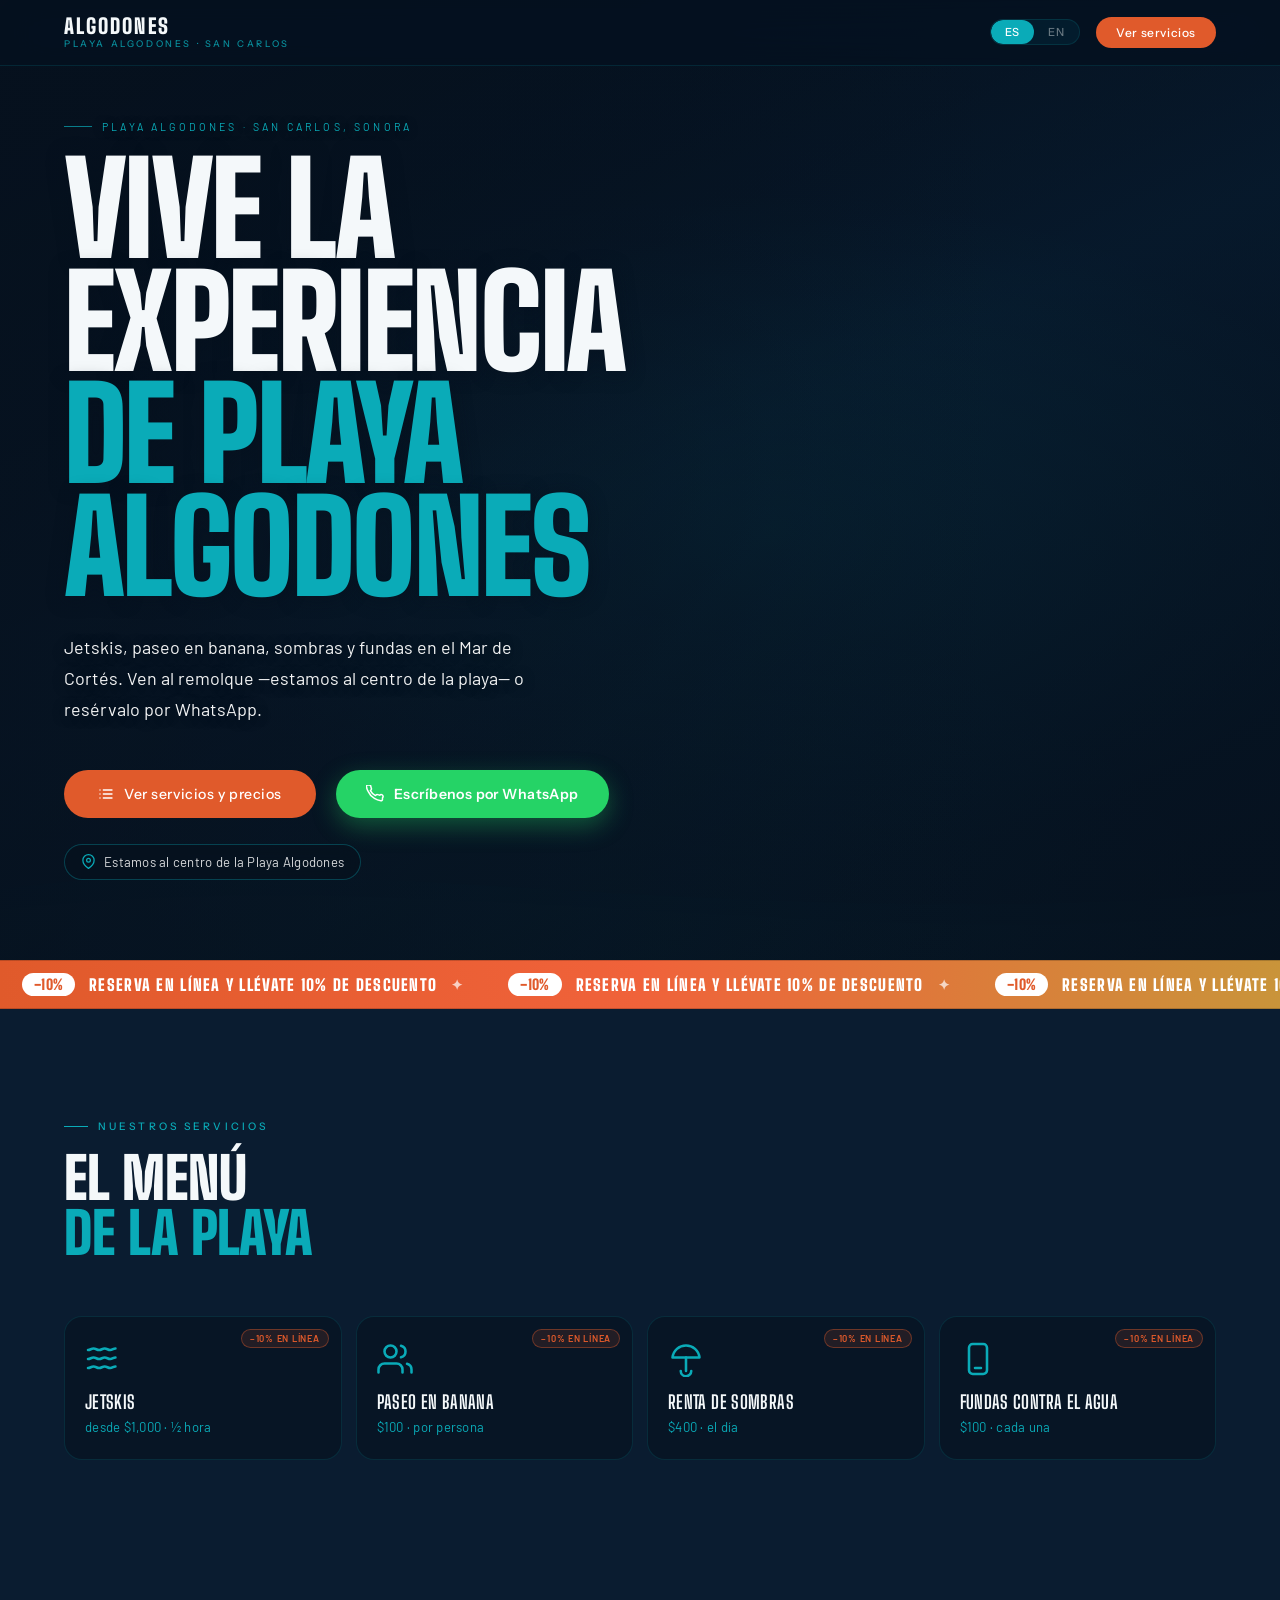
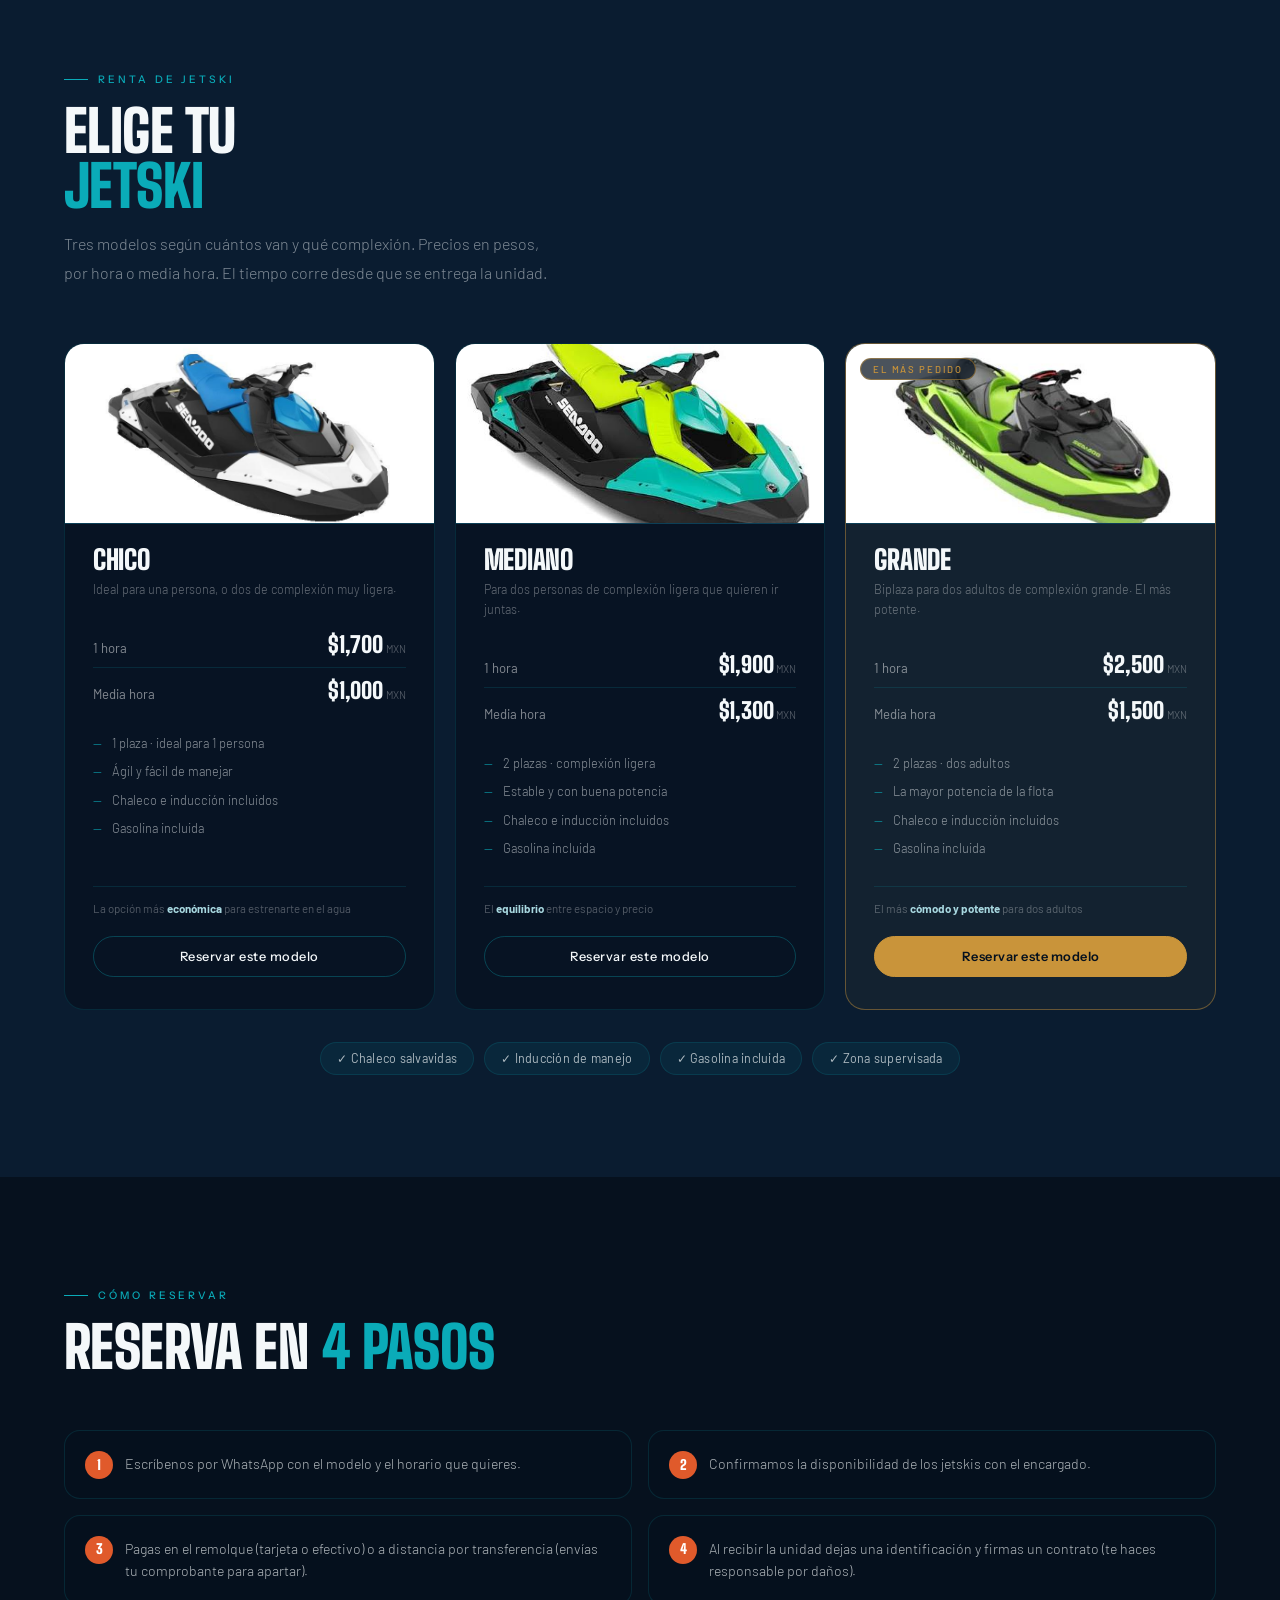
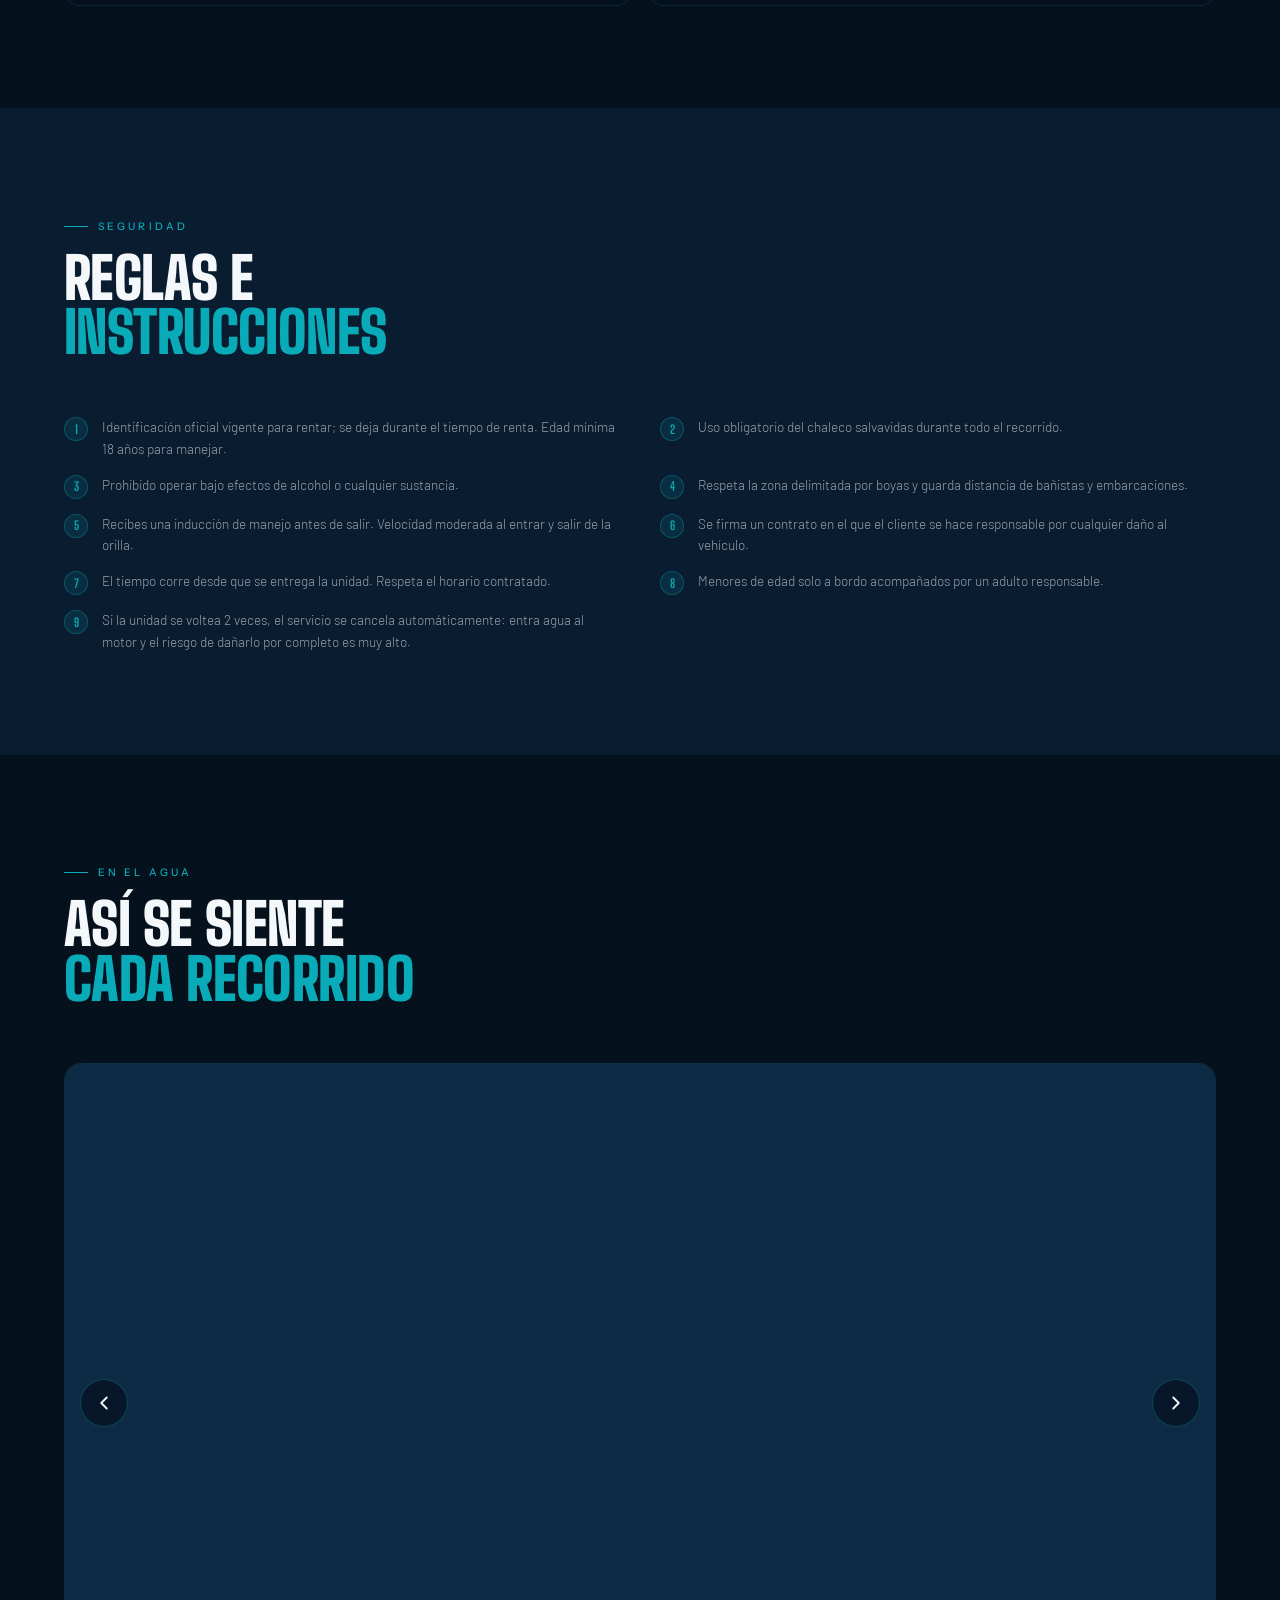
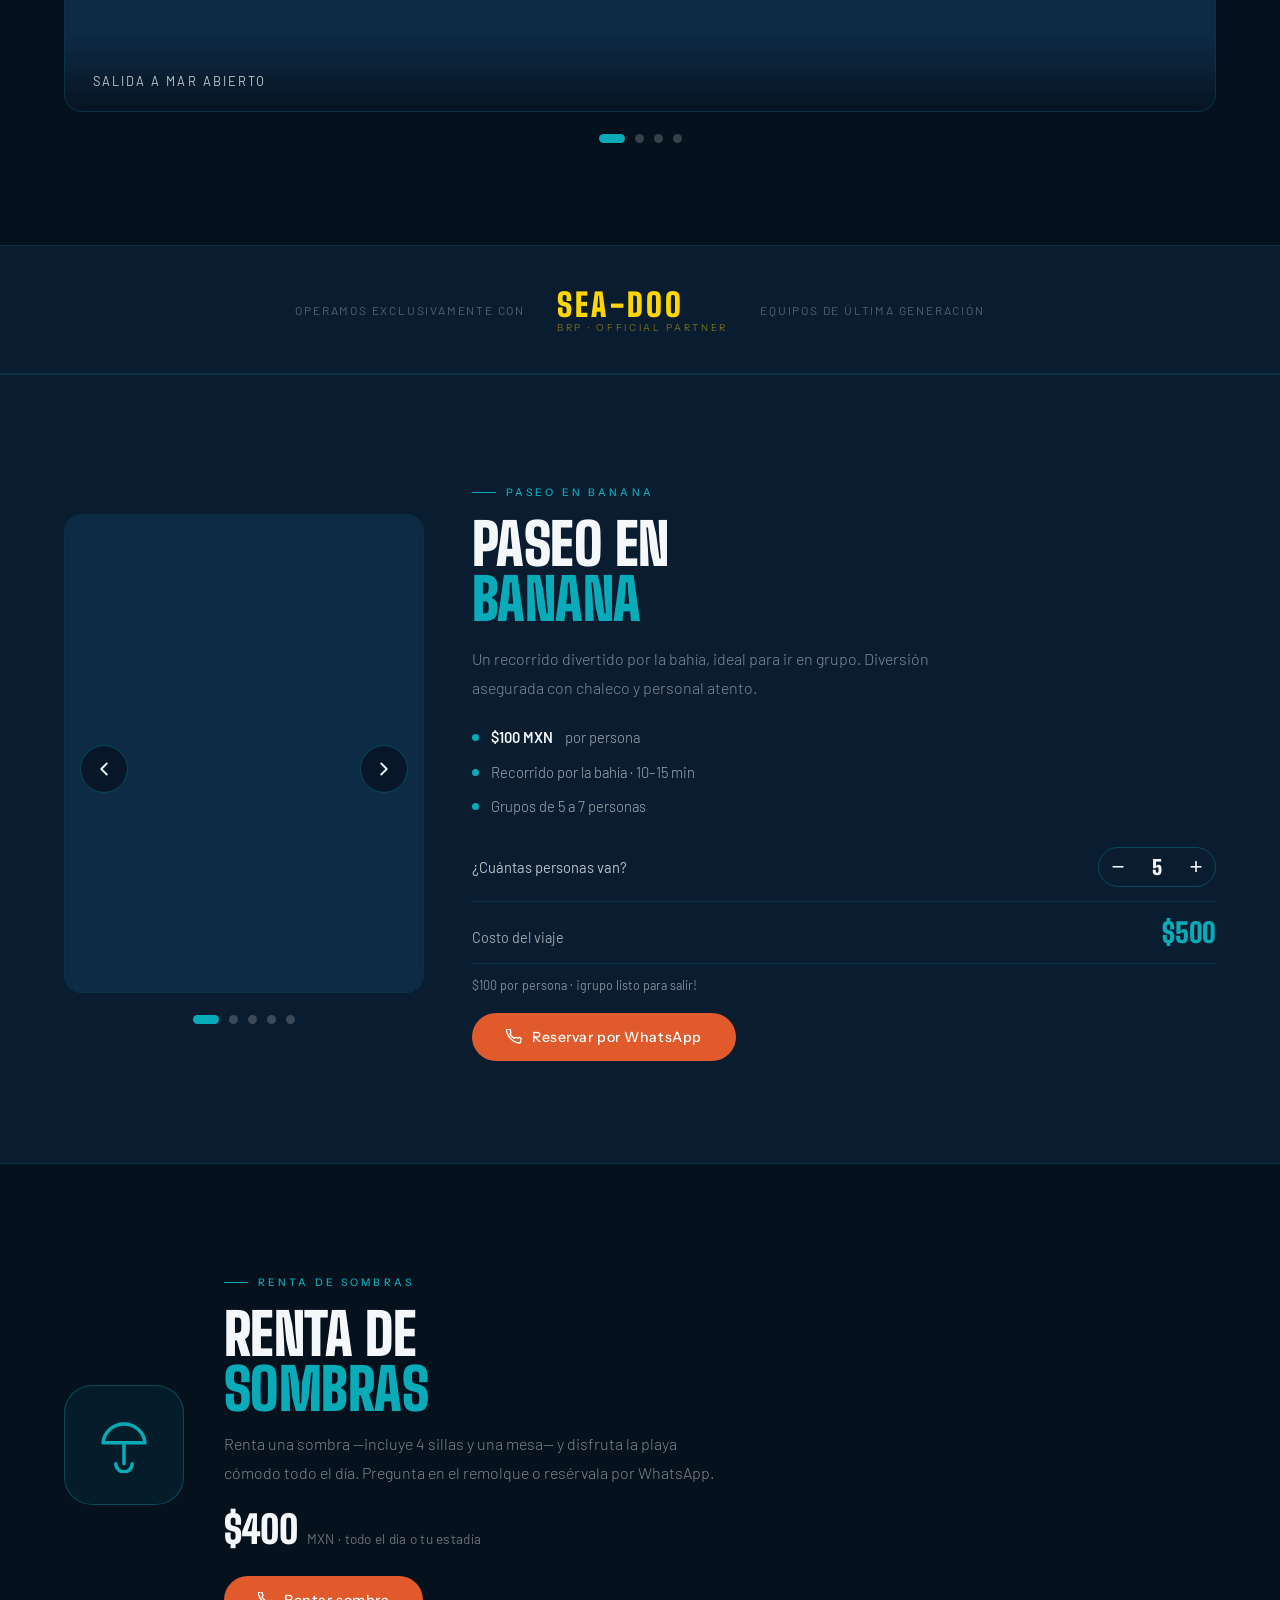
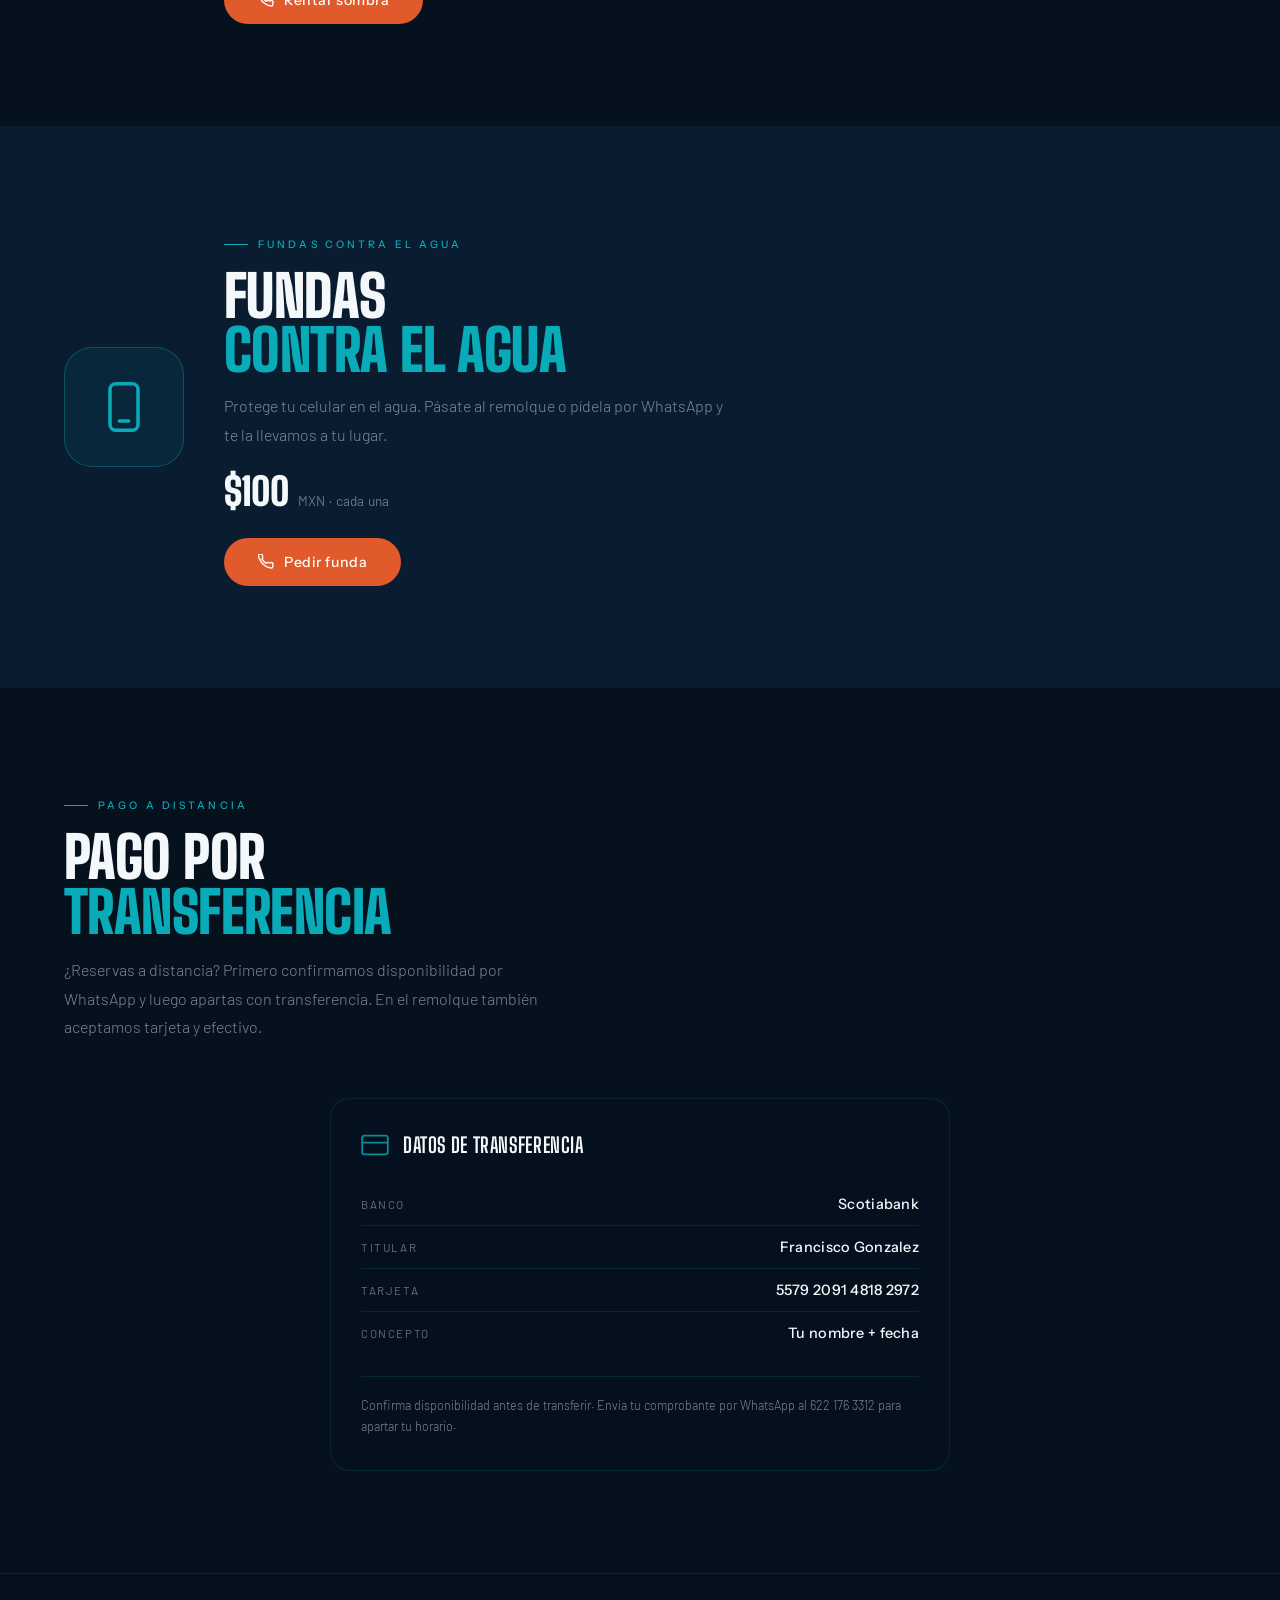
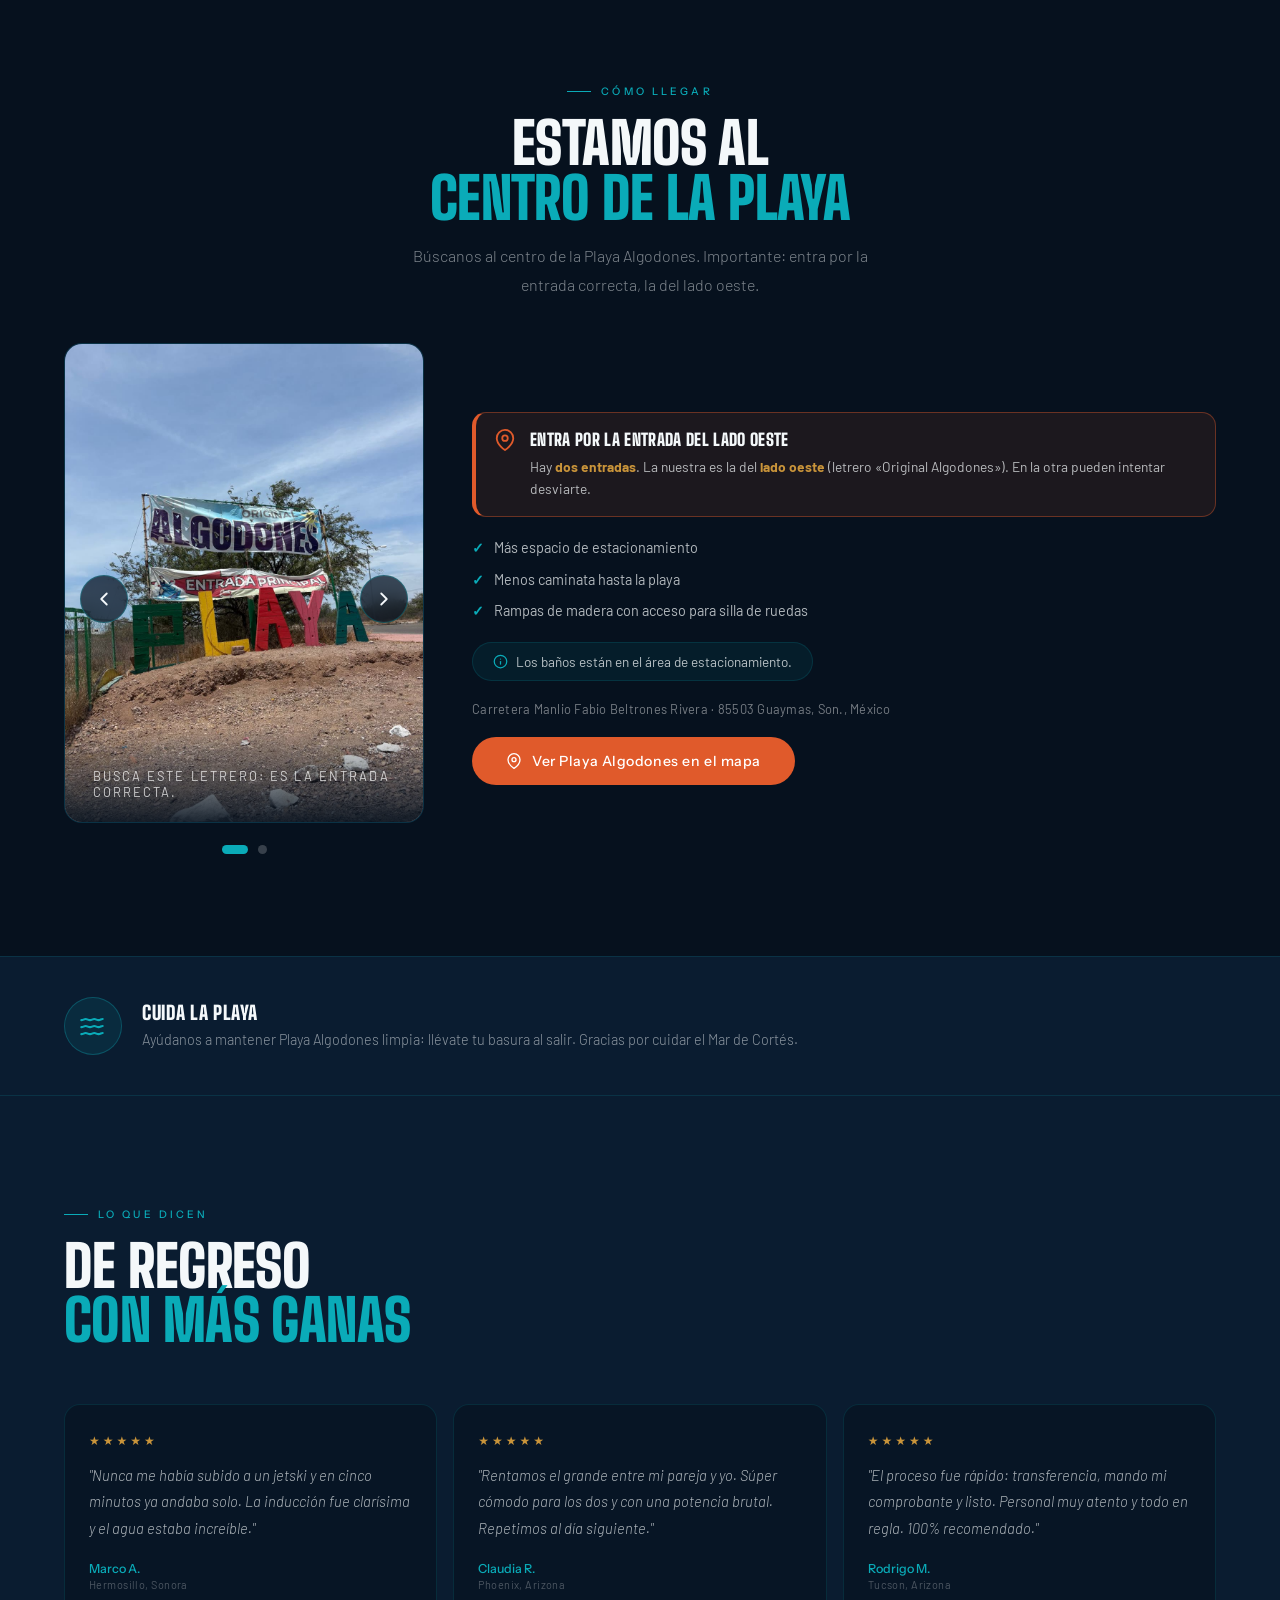
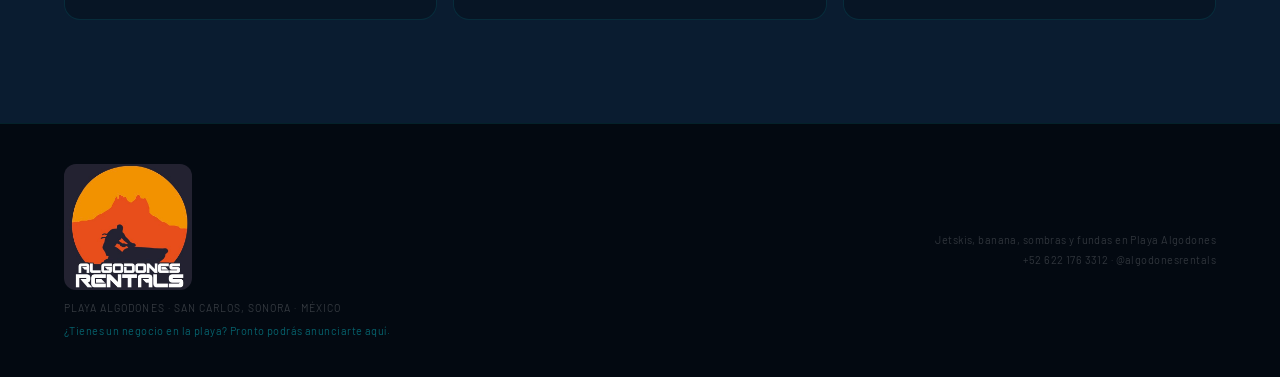
==== commit 62dba1a6: "Hero: nuevo titulo 'Vive la experiencia de Playa Algodones' - Titulo del hero cambiado a 'Vive la ex" ====
--- a/index.html
+++ b/index.html
@@ -8,7 +8,7 @@
     <link rel="preconnect" href="https://fonts.googleapis.com" />
     <link rel="preconnect" href="https://fonts.gstatic.com" crossorigin />
     <link href="https://fonts.googleapis.com/css2?family=Big+Shoulders+Display:wght@700;900&family=Barlow:ital,wght@0,300;0,400;0,500;1,300&family=Instrument+Sans:wght@300;400;500&display=swap" rel="stylesheet" />
-    <link rel="stylesheet" href="css/styles.css?v=16" />
+    <link rel="stylesheet" href="css/styles.css?v=17" />
 </head>
 <body>
 
@@ -47,8 +47,8 @@
 
     <div class="hero-content">
         <div class="hero-eyebrow" data-i18n="hero.eyebrow">Playa Algodones · San Carlos, Sonora</div>
-        <h1 class="hero-title" data-i18n="hero.title">Tu día en<br><em>la playa.</em></h1>
-        <p class="hero-sub" data-i18n="hero.sub">Escaneaste desde tu mesa 👋 Aquí están nuestros servicios y precios. Ven al remolque —estamos al centro de la playa— o escríbenos por WhatsApp.</p>
+        <h1 class="hero-title" data-i18n="hero.title">Vive la experiencia<br><em>de Playa Algodones</em></h1>
+        <p class="hero-sub" data-i18n="hero.sub">Jetskis, paseo en banana, sombras y fundas en el Mar de Cortés. Ven al remolque —estamos al centro de la playa— o resérvalo por WhatsApp.</p>
         <div class="hero-actions">
             <a href="#menu" class="btn-primary">
                 <svg viewBox="0 0 24 24" fill="none" stroke="currentColor" stroke-width="2" stroke-linecap="round" stroke-linejoin="round"><line x1="8" y1="6" x2="21" y2="6"/><line x1="8" y1="12" x2="21" y2="12"/><line x1="8" y1="18" x2="21" y2="18"/><line x1="3" y1="6" x2="3.01" y2="6"/><line x1="3" y1="12" x2="3.01" y2="12"/><line x1="3" y1="18" x2="3.01" y2="18"/></svg>
@@ -590,7 +590,7 @@
     </div>
 </div>
 
-<script src="js/i18n.js?v=16"></script>
-<script src="js/main.js?v=16"></script>
+<script src="js/i18n.js?v=17"></script>
+<script src="js/main.js?v=17"></script>
 </body>
 </html>
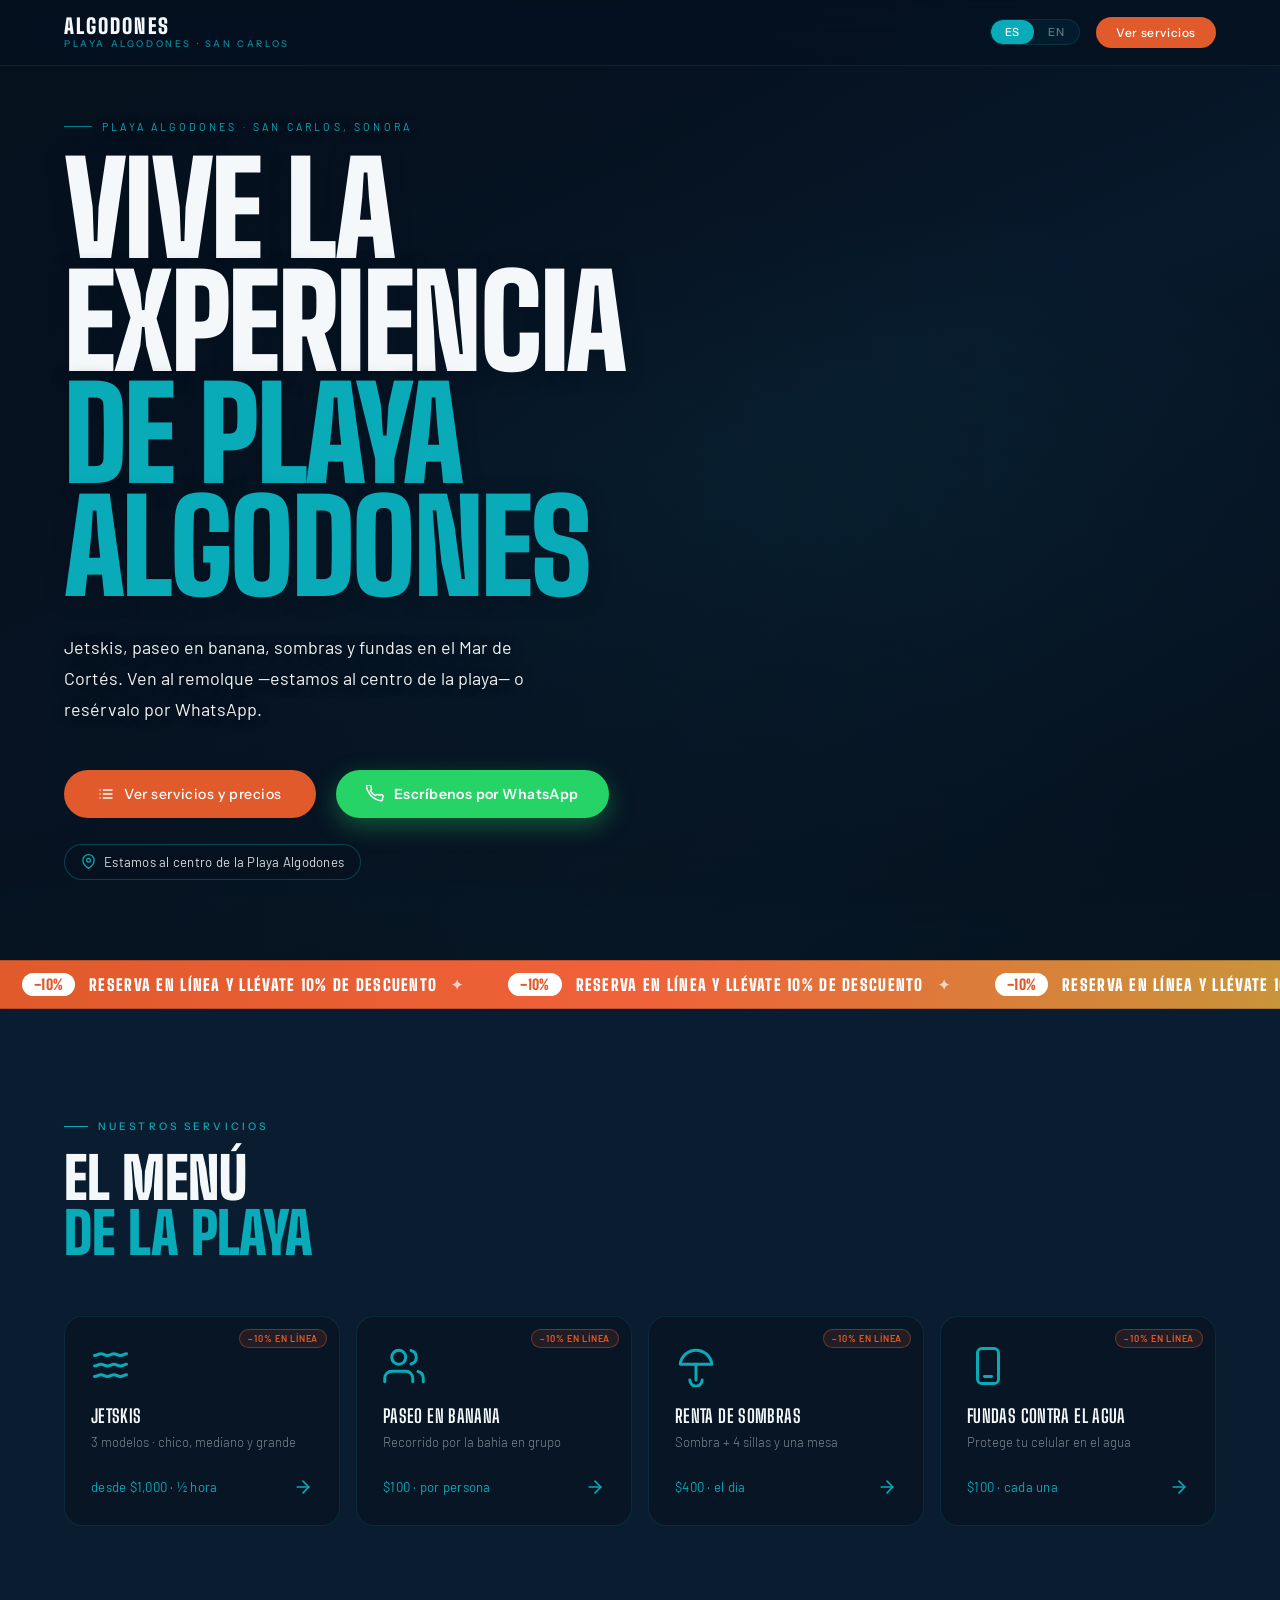
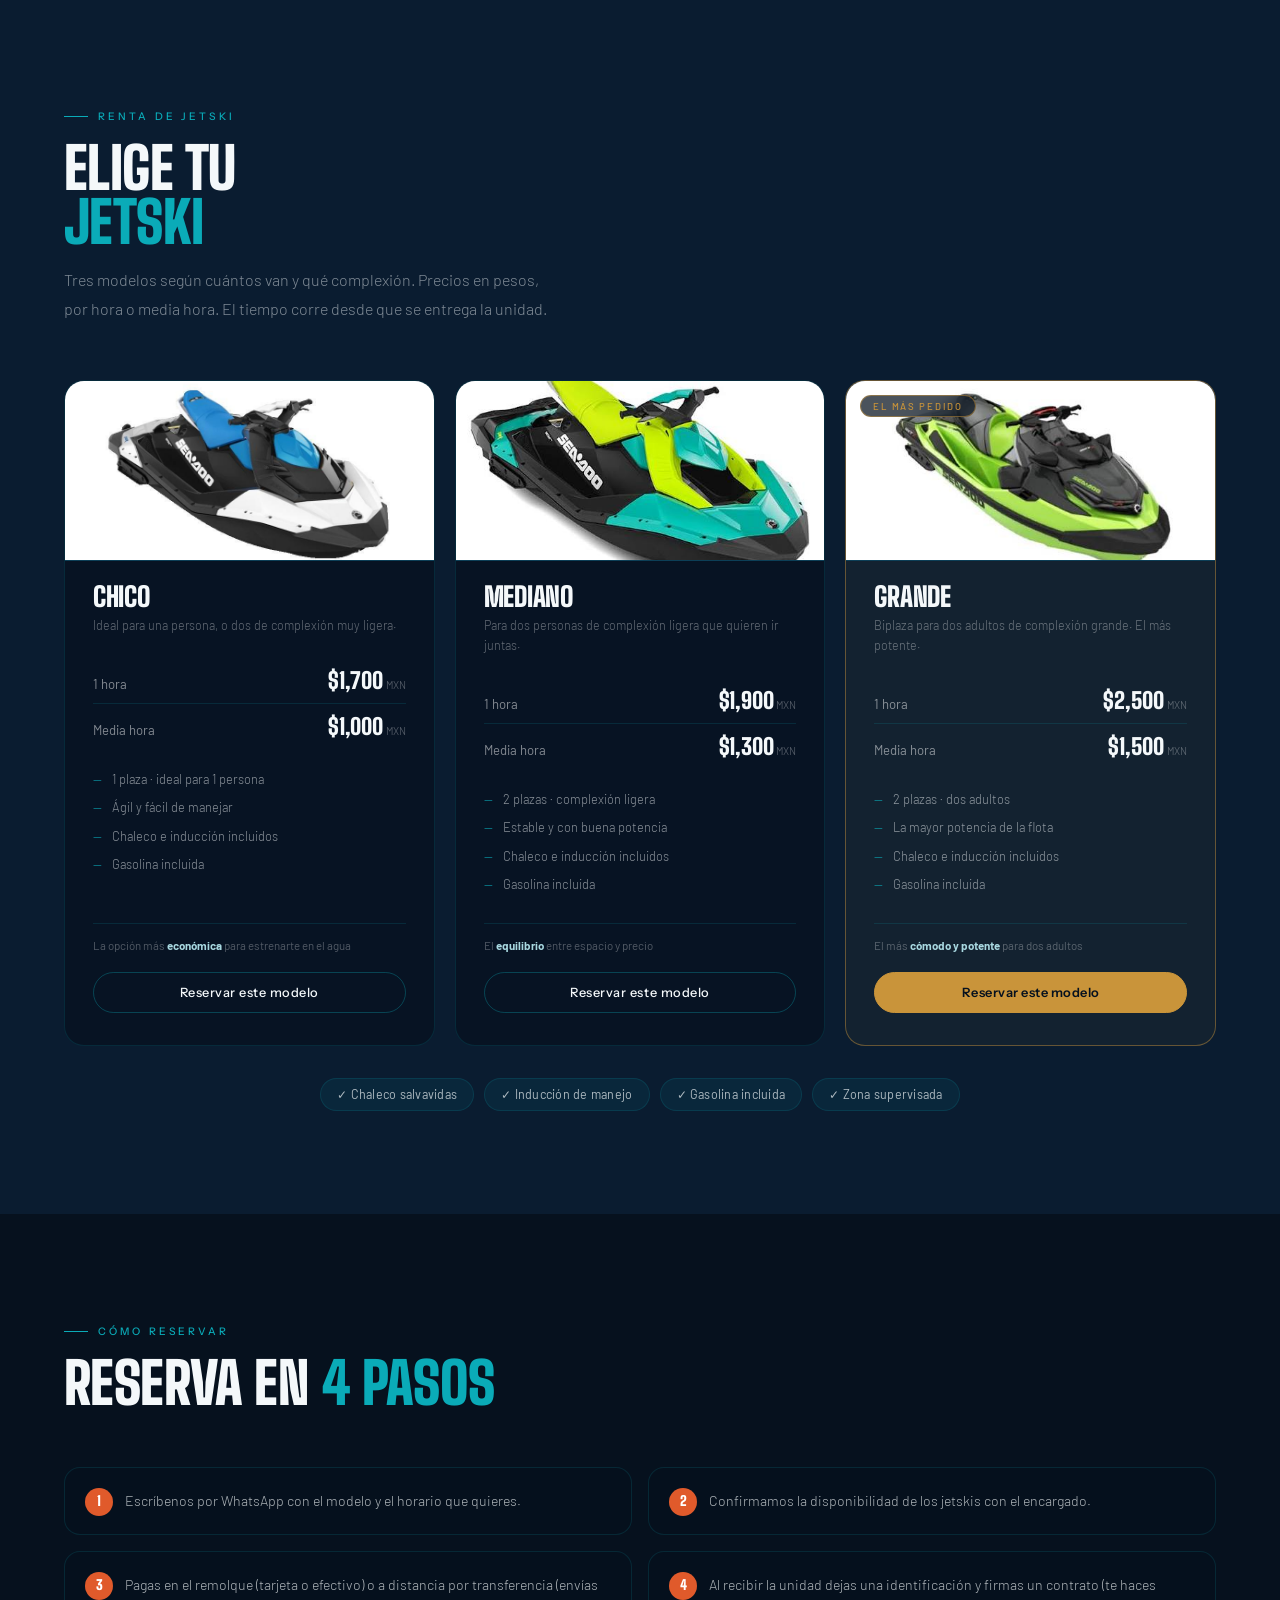
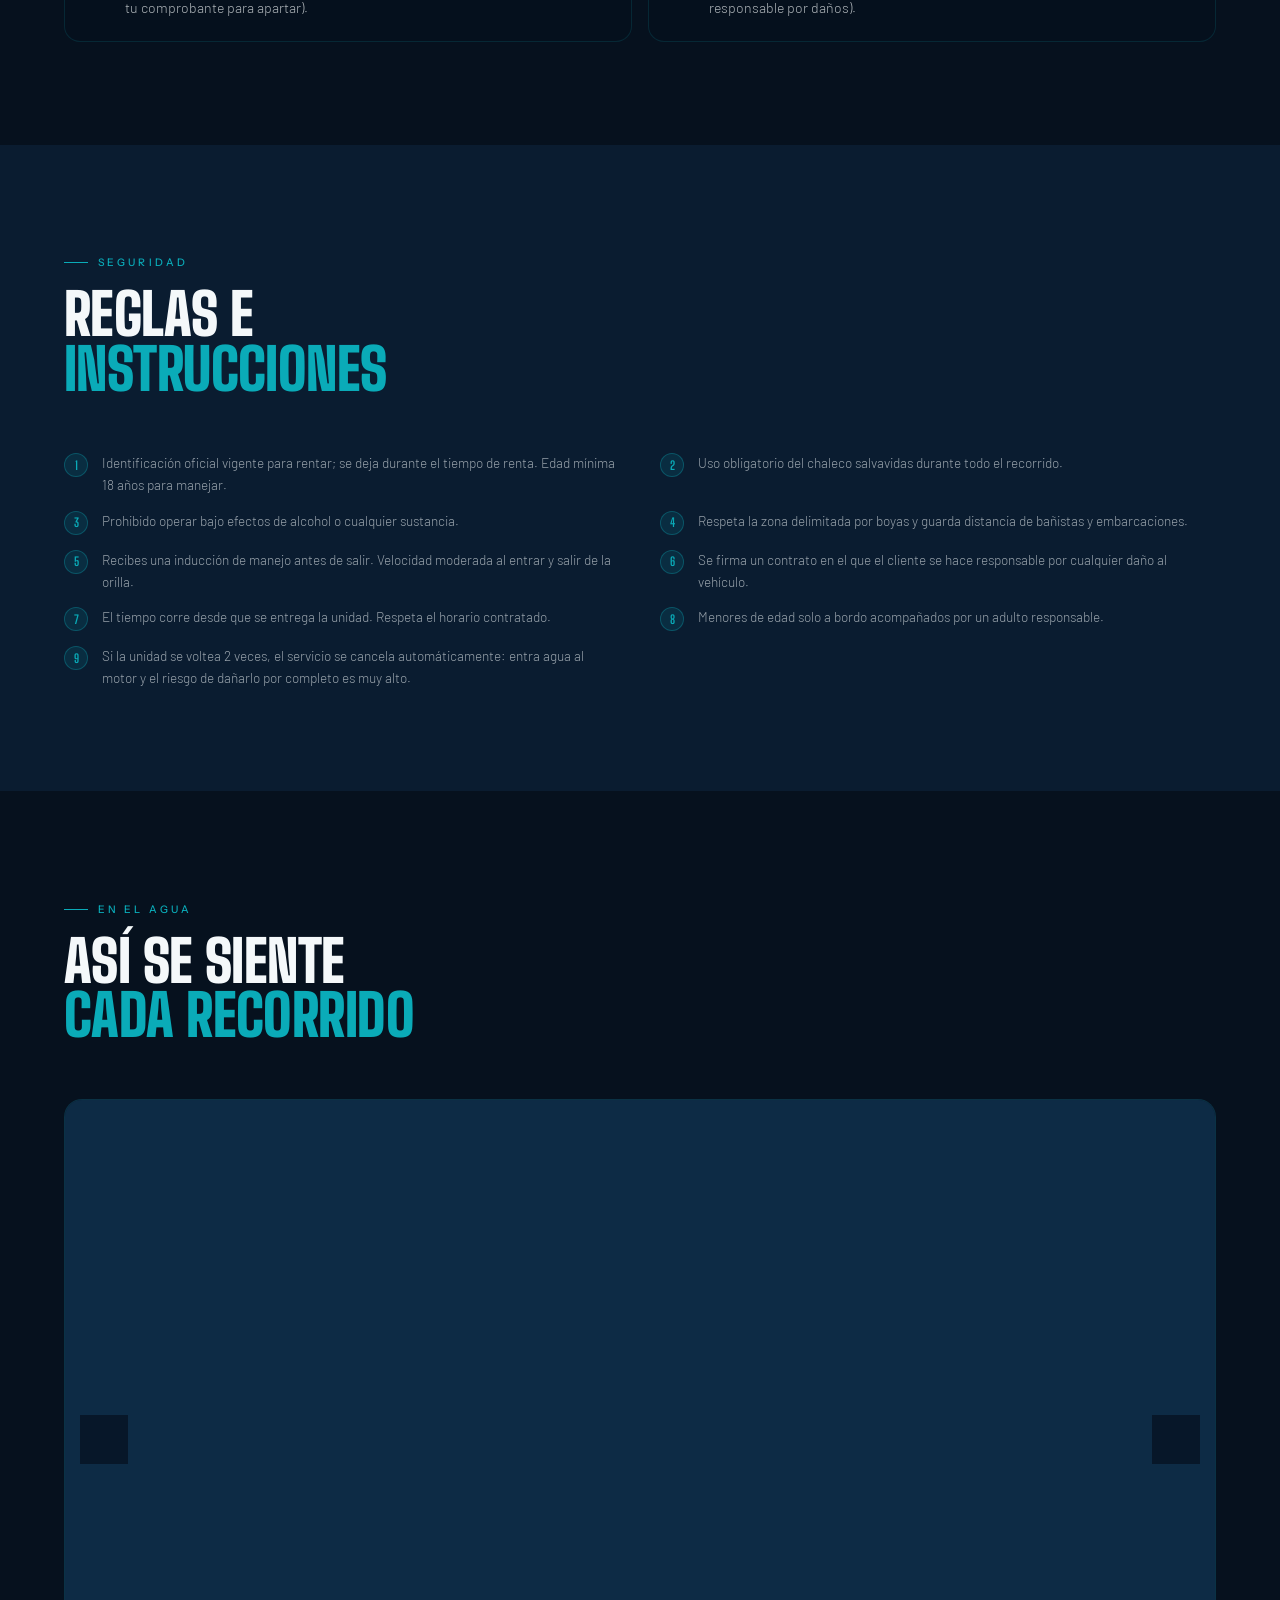
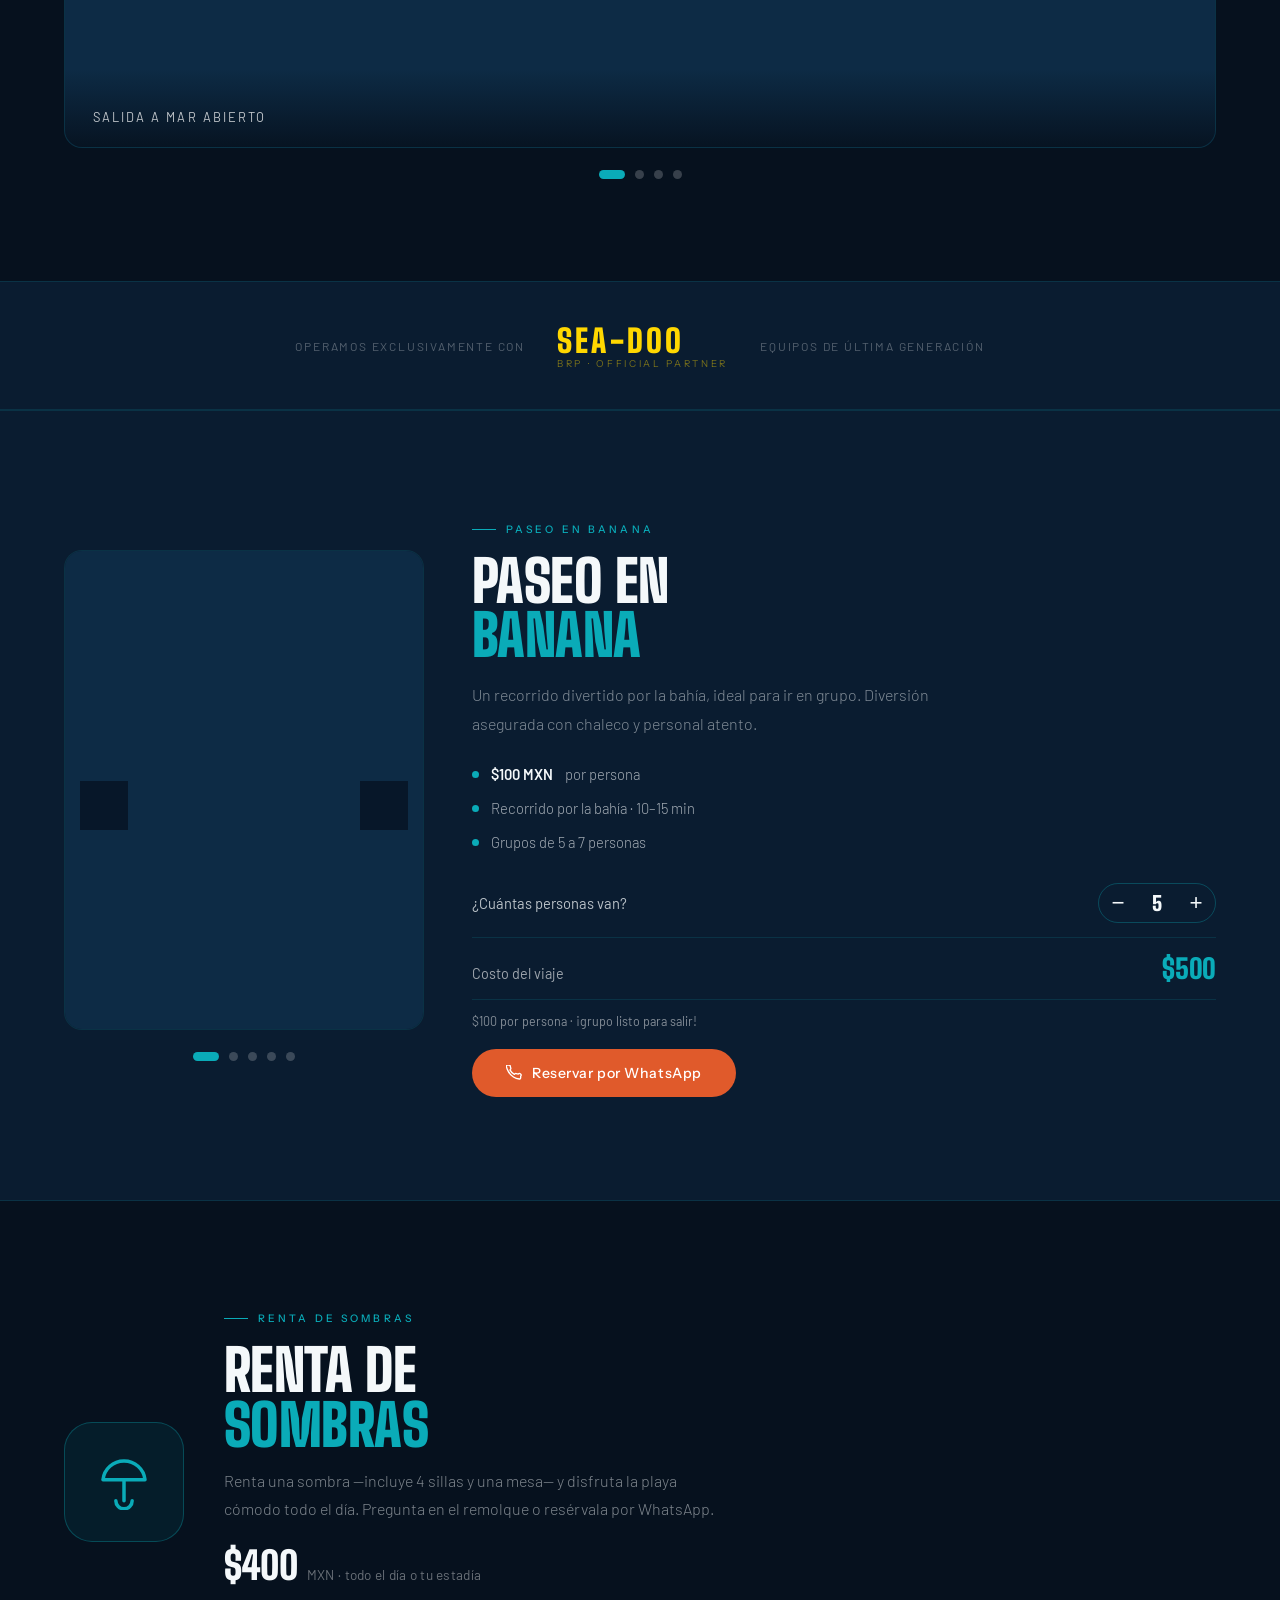
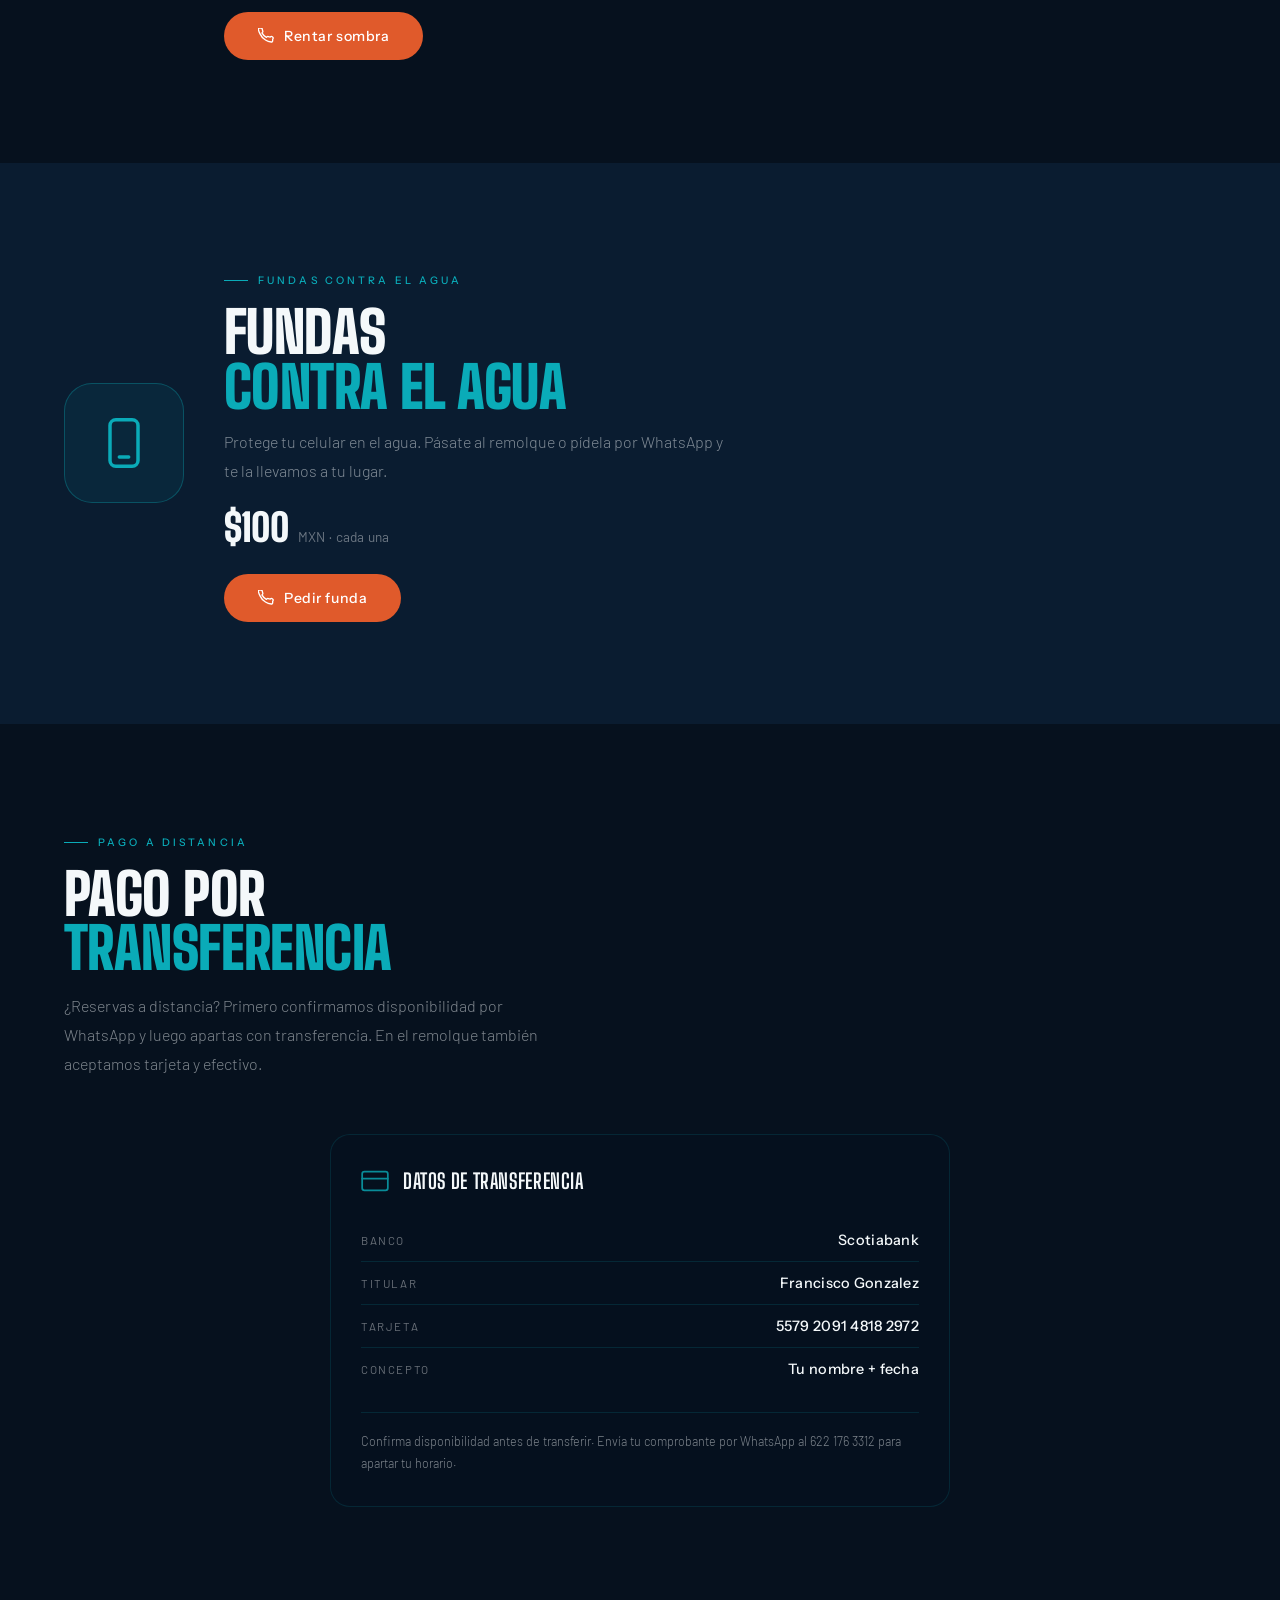
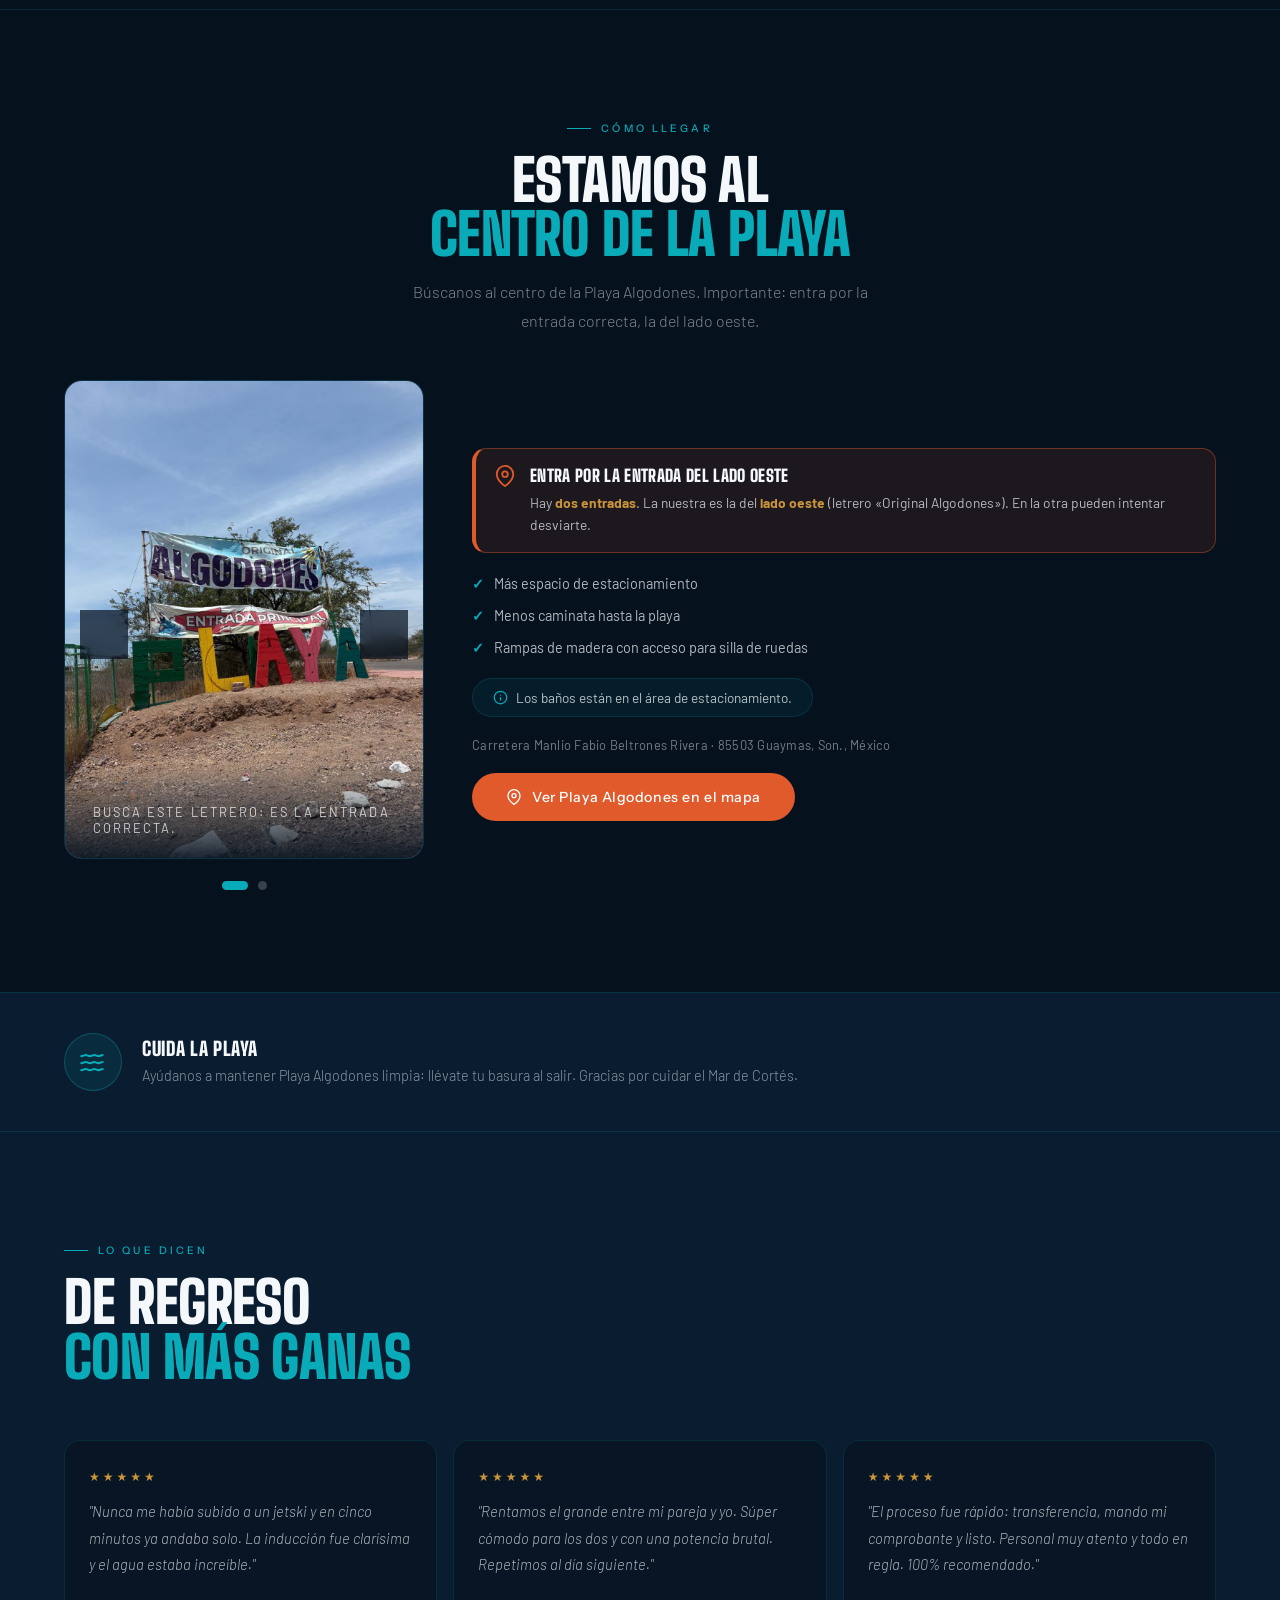
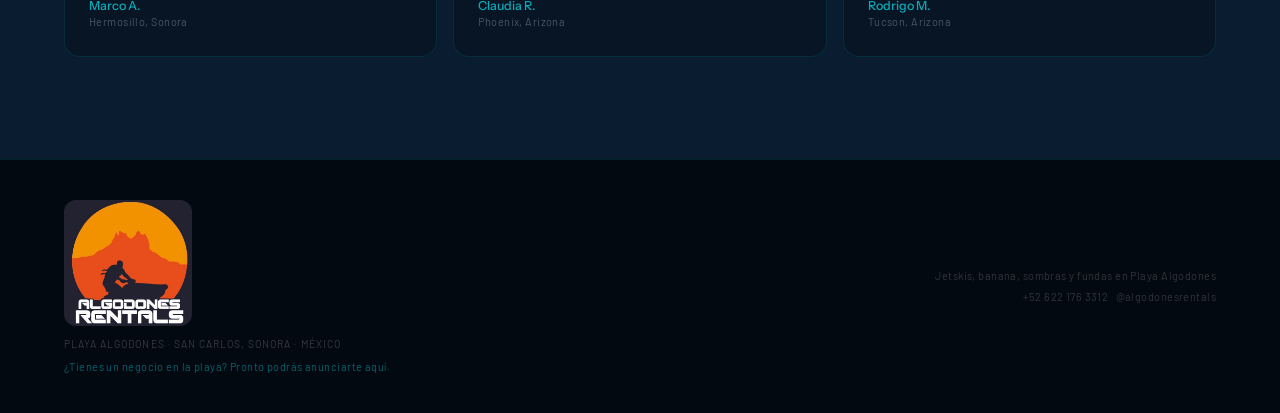
==== commit aa1b18a5: "Menu de servicios: tarjetas mas sustanciales, mejor uso del espacio - Tarjetas mas altas (min 210px)" ====
--- a/index.html
+++ b/index.html
@@ -8,7 +8,7 @@
     <link rel="preconnect" href="https://fonts.googleapis.com" />
     <link rel="preconnect" href="https://fonts.gstatic.com" crossorigin />
     <link href="https://fonts.googleapis.com/css2?family=Big+Shoulders+Display:wght@700;900&family=Barlow:ital,wght@0,300;0,400;0,500;1,300&family=Instrument+Sans:wght@300;400;500&display=swap" rel="stylesheet" />
-    <link rel="stylesheet" href="css/styles.css?v=17" />
+    <link rel="stylesheet" href="css/styles.css?v=18" />
 </head>
 <body>
 
@@ -91,25 +91,41 @@
                 <span class="discount-tag" data-i18n="promo.tag">−10% en línea</span>
                 <div class="service-ico"><svg viewBox="0 0 24 24" fill="none" stroke="currentColor" stroke-width="1.7" stroke-linecap="round" stroke-linejoin="round"><path d="M2 6c1.6 0 2.1-1 3.7-1s2.1 1 3.7 1 2.1-1 3.7-1 2.1 1 3.7 1 2.1-1 3.5-1"/><path d="M2 12c1.6 0 2.1-1 3.7-1s2.1 1 3.7 1 2.1-1 3.7-1 2.1 1 3.7 1 2.1-1 3.5-1"/><path d="M2 18c1.6 0 2.1-1 3.7-1s2.1 1 3.7 1 2.1-1 3.7-1 2.1 1 3.7 1 2.1-1 3.5-1"/></svg></div>
                 <div class="service-name" data-i18n="menu.jetski.name">Jetskis</div>
-                <div class="service-price" data-i18n="menu.jetski.price">desde $1,000 · ½ hora</div>
+                <div class="service-desc" data-i18n="menu.jetski.desc">3 modelos · chico, mediano y grande</div>
+                <div class="service-foot">
+                    <span class="service-price" data-i18n="menu.jetski.price">desde $1,000 · ½ hora</span>
+                    <svg class="service-arrow" viewBox="0 0 24 24" fill="none" stroke="currentColor" stroke-width="2" stroke-linecap="round" stroke-linejoin="round"><line x1="5" y1="12" x2="19" y2="12"/><polyline points="12 5 19 12 12 19"/></svg>
+                </div>
             </a>
             <a href="#banana" class="service-card">
                 <span class="discount-tag" data-i18n="promo.tag">−10% en línea</span>
                 <div class="service-ico"><svg viewBox="0 0 24 24" fill="none" stroke="currentColor" stroke-width="1.7" stroke-linecap="round" stroke-linejoin="round"><path d="M17 21v-2a4 4 0 00-4-4H5a4 4 0 00-4 4v2"/><circle cx="9" cy="7" r="4"/><path d="M23 21v-2a4 4 0 00-3-3.87M16 3.13a4 4 0 010 7.75"/></svg></div>
                 <div class="service-name" data-i18n="menu.banana.name">Paseo en banana</div>
-                <div class="service-price" data-i18n="menu.banana.price">$100 · por persona</div>
+                <div class="service-desc" data-i18n="menu.banana.desc">Recorrido por la bahía en grupo</div>
+                <div class="service-foot">
+                    <span class="service-price" data-i18n="menu.banana.price">$100 · por persona</span>
+                    <svg class="service-arrow" viewBox="0 0 24 24" fill="none" stroke="currentColor" stroke-width="2" stroke-linecap="round" stroke-linejoin="round"><line x1="5" y1="12" x2="19" y2="12"/><polyline points="12 5 19 12 12 19"/></svg>
+                </div>
             </a>
             <a href="#sombras" class="service-card">
                 <span class="discount-tag" data-i18n="promo.tag">−10% en línea</span>
                 <div class="service-ico"><svg viewBox="0 0 24 24" fill="none" stroke="currentColor" stroke-width="1.7" stroke-linecap="round" stroke-linejoin="round"><path d="M12 3a9 9 0 019 8H3a9 9 0 019-8z"/><line x1="12" y1="11" x2="12" y2="20"/><path d="M8.5 20a3.5 3.5 0 007 0"/></svg></div>
                 <div class="service-name" data-i18n="menu.sombra.name">Renta de sombras</div>
-                <div class="service-price" data-i18n="menu.sombra.price">$400 · el día</div>
+                <div class="service-desc" data-i18n="menu.sombra.desc">Sombra + 4 sillas y una mesa</div>
+                <div class="service-foot">
+                    <span class="service-price" data-i18n="menu.sombra.price">$400 · el día</span>
+                    <svg class="service-arrow" viewBox="0 0 24 24" fill="none" stroke="currentColor" stroke-width="2" stroke-linecap="round" stroke-linejoin="round"><line x1="5" y1="12" x2="19" y2="12"/><polyline points="12 5 19 12 12 19"/></svg>
+                </div>
             </a>
             <a href="#fundas" class="service-card">
                 <span class="discount-tag" data-i18n="promo.tag">−10% en línea</span>
                 <div class="service-ico"><svg viewBox="0 0 24 24" fill="none" stroke="currentColor" stroke-width="1.7" stroke-linecap="round" stroke-linejoin="round"><rect x="6" y="2" width="12" height="20" rx="2.5"/><line x1="10" y1="18" x2="14" y2="18"/></svg></div>
                 <div class="service-name" data-i18n="menu.funda.name">Fundas contra el agua</div>
-                <div class="service-price" data-i18n="menu.funda.price">$100 · cada una</div>
+                <div class="service-desc" data-i18n="menu.funda.desc">Protege tu celular en el agua</div>
+                <div class="service-foot">
+                    <span class="service-price" data-i18n="menu.funda.price">$100 · cada una</span>
+                    <svg class="service-arrow" viewBox="0 0 24 24" fill="none" stroke="currentColor" stroke-width="2" stroke-linecap="round" stroke-linejoin="round"><line x1="5" y1="12" x2="19" y2="12"/><polyline points="12 5 19 12 12 19"/></svg>
+                </div>
             </a>
         </div>
     </div>
@@ -590,7 +606,7 @@
     </div>
 </div>
 
-<script src="js/i18n.js?v=17"></script>
-<script src="js/main.js?v=17"></script>
+<script src="js/i18n.js?v=18"></script>
+<script src="js/main.js?v=18"></script>
 </body>
 </html>
--- a/css/styles.css
+++ b/css/styles.css
@@ -1602,18 +1602,19 @@
 }
 
 /* ─── SERVICE MENU ────────────────────────────────────────────────────────── */
-.menu-section { background: var(--deep); }
+.menu-section { background: var(--deep); padding-bottom: clamp(48px, 6vw, 72px); }
 .service-menu {
     display: grid;
     grid-template-columns: repeat(2, 1fr);
-    gap: 14px;
+    gap: 16px;
     margin-top: 44px;
 }
 .service-card {
     display: flex;
     flex-direction: column;
     gap: 6px;
-    padding: 24px 20px;
+    min-height: 210px;
+    padding: 28px 26px;
     background: rgba(6, 17, 30, 0.6);
     border: 1px solid var(--border);
     border-radius: 18px;
@@ -1641,6 +1642,28 @@
     color: var(--teal);
     letter-spacing: 0.02em;
 }
+.service-desc {
+    font-family: var(--font-sub);
+    font-size: 0.82rem;
+    font-weight: 300;
+    line-height: 1.5;
+    color: rgba(244, 248, 250, 0.5);
+}
+.service-foot {
+    margin-top: auto;
+    padding-top: 16px;
+    display: flex;
+    align-items: center;
+    justify-content: space-between;
+    gap: 10px;
+}
+.service-arrow {
+    width: 20px; height: 20px;
+    color: var(--teal);
+    flex-shrink: 0;
+    transition: transform 0.25s;
+}
+.service-card:hover .service-arrow { transform: translateX(4px); }
 
 /* ─── JETSKI INCLUDES CHIPS ───────────────────────────────────────────────── */
 .jet-chips {
@@ -2203,8 +2226,8 @@
 .reveal.visible { opacity: 1; transform: none; }
 
 /* ─── ICON SVGs (replacing emojis) ────────────────────────────────────────── */
-.service-ico { color: var(--teal); height: 36px; margin-bottom: 10px; }
-.service-ico svg { width: 36px; height: 36px; }
+.service-ico { color: var(--teal); height: 42px; margin-bottom: 14px; }
+.service-ico svg { width: 42px; height: 42px; }
 .offer-icon svg { width: 56px; height: 56px; color: var(--teal); }
 .hero-locator svg { width: 15px; height: 15px; margin-right: 8px; color: var(--teal); flex-shrink: 0; }
 .rem-alert-icon svg { width: 22px; height: 22px; color: var(--coral); }
